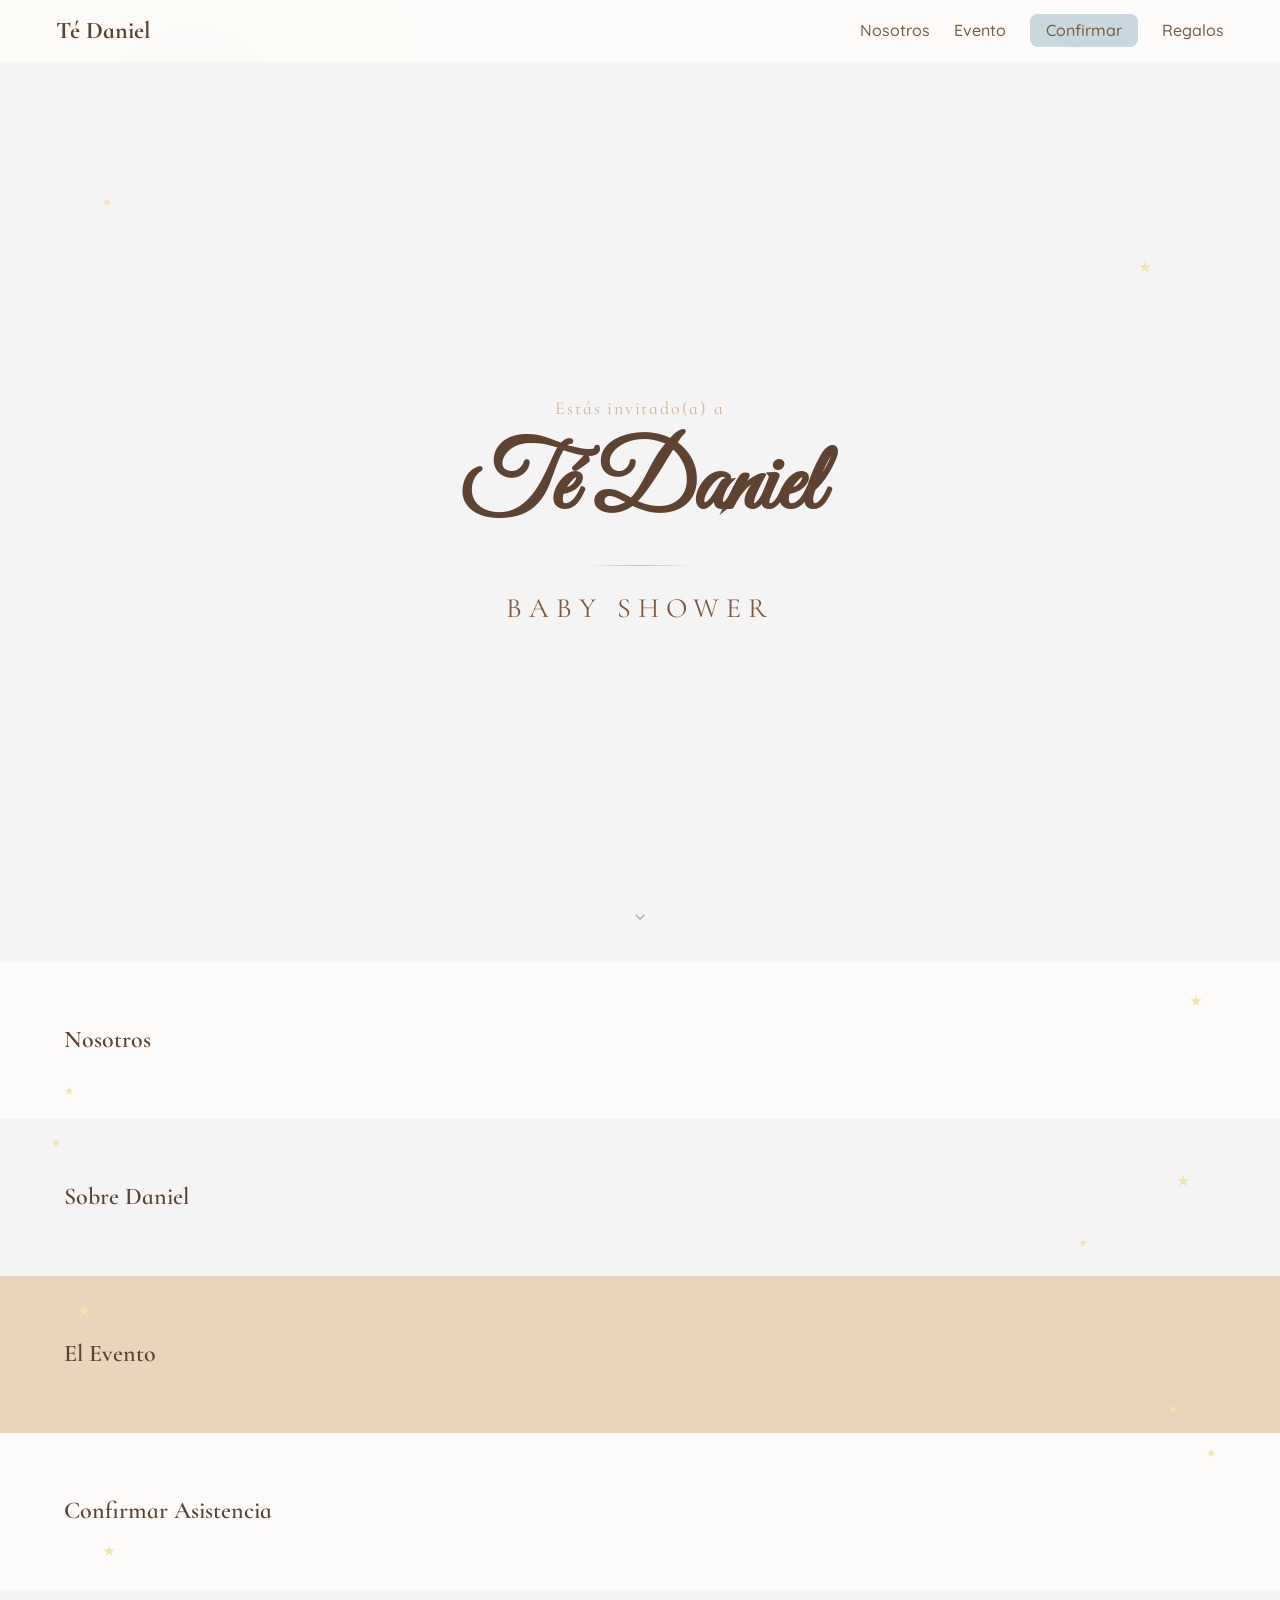
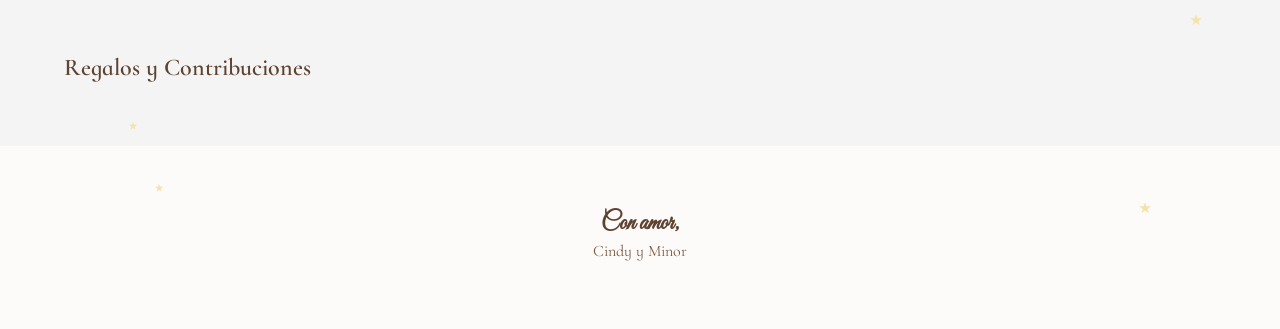
==== index.html @ 24aee79d "feat: Fondo interactivo Paso 2 — Estrellas SVG con twinkle CSS - 16 estrellas SVG inline como hijos " ====
<!DOCTYPE html>
<html lang="es">
<head>
  <meta charset="UTF-8">
  <meta name="viewport" content="width=device-width, initial-scale=1.0">

  <!-- PRIVACIDAD: Bloqueo total de indexación, rastreo, imágenes y snippets -->
  <meta name="robots" content="noindex, nofollow, noarchive, noimageindex, nosnippet">
  <meta name="googlebot" content="noindex, nofollow, noarchive, noimageindex, nosnippet">

  <title>Té Daniel</title>

  <!-- Google Fonts: Cormorant Infant (títulos), Great Vibes (acento), Quicksand (cuerpo) -->
  <link rel="preconnect" href="https://fonts.googleapis.com">
  <link rel="preconnect" href="https://fonts.gstatic.com" crossorigin>
  <link href="https://fonts.googleapis.com/css2?family=Cormorant+Infant:wght@400;600;700&family=Great+Vibes&family=Quicksand:wght@300;400;500;600&display=swap" rel="stylesheet">

  <link rel="stylesheet" href="css/styles.css">
</head>
<body>

  <!-- Capa 0: Textura base de acuarela (fijo, cubre toda la página) -->
  <div class="bg-texture" aria-hidden="true"></div>

  <!-- Sticky Navigation -->
  <header id="header" class="site-header">
    <nav class="site-nav" aria-label="Navegación principal">
      <a href="#hero" class="nav-brand font-display">Té Daniel</a>

      <!-- Botón hamburguesa para menú móvil -->
      <button id="mobile-menu-btn" class="mobile-menu-btn" aria-label="Abrir menú" aria-expanded="false" aria-controls="nav-links">
        <span class="hamburger-icon" aria-hidden="true">
          <span></span>
          <span></span>
          <span></span>
        </span>
      </button>

      <ul id="nav-links" class="nav-links">
        <li><a href="#nosotros">Nosotros</a></li>
        <li><a href="#evento">Evento</a></li>
        <li><a href="#confirmar" class="nav-btn-cta">Confirmar</a></li>
        <li><a href="#regalos">Regalos</a></li>
      </ul>
    </nav>
  </header>

  <!-- Main Content -->
  <main>
    <section id="hero" class="section-hero" aria-label="Bienvenida">

      <!-- Capa 0: Fondo acuarela (futura imagen full-bleed) -->
      <div class="hero-bg" aria-hidden="true"></div>

      <!-- Capa 1: Zonas decorativas para assets de acuarela -->
      <div class="hero-decor" aria-hidden="true">
        <div class="hero-asset hero-asset--left">
          <!-- Futuro: caballo balancín acuarela (512×512 @2x) -->
        </div>
        <div class="hero-asset hero-asset--right">
          <!-- Futuro: oso de peluche acuarela (512×512 @2x) -->
        </div>
        <div class="hero-asset hero-asset--top-left">
          <!-- Futuro: estrellas + nubes acuarela (512×512 @2x) -->
        </div>
        <div class="hero-asset hero-asset--top-right">
          <!-- Futuro: móvil de cuna acuarela (512×512 @2x) -->
        </div>
      </div>

      <!-- Capa 2: Contenido principal -->
      <div class="hero-content">
        <p class="hero-eyebrow font-display">Estás invitado(a) a</p>
        <h1 class="hero-title font-script">Té Daniel</h1>
        <div class="hero-divider" aria-hidden="true"></div>
        <p class="hero-subtitle font-display">Baby Shower</p>
      </div>

      <!-- Indicador de scroll -->
      <div class="hero-scroll-cue" aria-hidden="true">
        <span class="scroll-arrow">⌄</span>
      </div>

      <!-- Estrellas decorativas -->
      <svg class="star star--xs" style="top:15%;left:8%" viewBox="0 0 24 24" aria-hidden="true"><path d="M12 2l2.4 7.2H22l-6 4.8 2.4 7.2L12 16.4l-6 4.8 2.4-7.2-6-4.8h7.6z" fill="currentColor"/></svg>
      <svg class="star star--sm" style="top:22%;right:10%" viewBox="0 0 24 24" aria-hidden="true"><path d="M12 2l2.4 7.2H22l-6 4.8 2.4 7.2L12 16.4l-6 4.8 2.4-7.2-6-4.8h7.6z" fill="currentColor"/></svg>

    </section>

    <section id="nosotros" class="section-surface">
      <div class="container">
        <h2 class="font-display">Nosotros</h2>
      </div>
      <!-- Estrellas decorativas -->
      <svg class="star star--sm" style="top:20%;right:6%" viewBox="0 0 24 24" aria-hidden="true"><path d="M12 2l2.4 7.2H22l-6 4.8 2.4 7.2L12 16.4l-6 4.8 2.4-7.2-6-4.8h7.6z" fill="currentColor"/></svg>
      <svg class="star star--xs" style="bottom:15%;left:5%" viewBox="0 0 24 24" aria-hidden="true"><path d="M12 2l2.4 7.2H22l-6 4.8 2.4 7.2L12 16.4l-6 4.8 2.4-7.2-6-4.8h7.6z" fill="currentColor"/></svg>
    </section>

    <section id="daniel" class="section-default">
      <div class="container">
        <h2 class="font-display">Sobre Daniel</h2>
      </div>
      <!-- Estrellas decorativas -->
      <svg class="star star--xs" style="top:12%;left:4%" viewBox="0 0 24 24" aria-hidden="true"><path d="M12 2l2.4 7.2H22l-6 4.8 2.4 7.2L12 16.4l-6 4.8 2.4-7.2-6-4.8h7.6z" fill="currentColor"/></svg>
      <svg class="star star--sm" style="top:35%;right:7%" viewBox="0 0 24 24" aria-hidden="true"><path d="M12 2l2.4 7.2H22l-6 4.8 2.4 7.2L12 16.4l-6 4.8 2.4-7.2-6-4.8h7.6z" fill="currentColor"/></svg>
      <svg class="star star--xs" style="bottom:18%;right:15%" viewBox="0 0 24 24" aria-hidden="true"><path d="M12 2l2.4 7.2H22l-6 4.8 2.4 7.2L12 16.4l-6 4.8 2.4-7.2-6-4.8h7.6z" fill="currentColor"/></svg>
    </section>

    <section id="evento" class="section-accent">
      <div class="container">
        <h2 class="font-display">El Evento</h2>
      </div>
      <!-- Estrellas decorativas -->
      <svg class="star star--sm" style="top:18%;left:6%" viewBox="0 0 24 24" aria-hidden="true"><path d="M12 2l2.4 7.2H22l-6 4.8 2.4 7.2L12 16.4l-6 4.8 2.4-7.2-6-4.8h7.6z" fill="currentColor"/></svg>
      <svg class="star star--xs" style="bottom:12%;right:8%" viewBox="0 0 24 24" aria-hidden="true"><path d="M12 2l2.4 7.2H22l-6 4.8 2.4 7.2L12 16.4l-6 4.8 2.4-7.2-6-4.8h7.6z" fill="currentColor"/></svg>
    </section>

    <section id="confirmar" class="section-surface">
      <div class="container">
        <h2 class="font-display">Confirmar Asistencia</h2>
      </div>
      <!-- Estrellas decorativas -->
      <svg class="star star--xs" style="top:10%;right:5%" viewBox="0 0 24 24" aria-hidden="true"><path d="M12 2l2.4 7.2H22l-6 4.8 2.4 7.2L12 16.4l-6 4.8 2.4-7.2-6-4.8h7.6z" fill="currentColor"/></svg>
      <svg class="star star--sm" style="bottom:20%;left:8%" viewBox="0 0 24 24" aria-hidden="true"><path d="M12 2l2.4 7.2H22l-6 4.8 2.4 7.2L12 16.4l-6 4.8 2.4-7.2-6-4.8h7.6z" fill="currentColor"/></svg>
    </section>

    <section id="regalos" class="section-default">
      <div class="container">
        <h2 class="font-display">Regalos y Contribuciones</h2>
      </div>
      <!-- Estrellas decorativas -->
      <svg class="star star--sm" style="top:15%;right:6%" viewBox="0 0 24 24" aria-hidden="true"><path d="M12 2l2.4 7.2H22l-6 4.8 2.4 7.2L12 16.4l-6 4.8 2.4-7.2-6-4.8h7.6z" fill="currentColor"/></svg>
      <svg class="star star--xs" style="bottom:10%;left:10%" viewBox="0 0 24 24" aria-hidden="true"><path d="M12 2l2.4 7.2H22l-6 4.8 2.4 7.2L12 16.4l-6 4.8 2.4-7.2-6-4.8h7.6z" fill="currentColor"/></svg>
    </section>

    <section id="cierre" class="section-footer">
      <div class="container">
        <h2 class="font-script">Con amor,</h2>
        <!-- Texto neutral, fácil de reemplazar luego -->
        <p class="font-display">Cindy y Minor</p>
      </div>
      <!-- Estrellas decorativas -->
      <svg class="star star--xs" style="top:20%;left:12%" viewBox="0 0 24 24" aria-hidden="true"><path d="M12 2l2.4 7.2H22l-6 4.8 2.4 7.2L12 16.4l-6 4.8 2.4-7.2-6-4.8h7.6z" fill="currentColor"/></svg>
      <svg class="star star--sm" style="top:30%;right:10%" viewBox="0 0 24 24" aria-hidden="true"><path d="M12 2l2.4 7.2H22l-6 4.8 2.4 7.2L12 16.4l-6 4.8 2.4-7.2-6-4.8h7.6z" fill="currentColor"/></svg>
    </section>
  </main>

  <!-- Back to Top Button -->
  <button id="back-to-top" class="back-to-top" aria-label="Volver arriba">↑</button>

  <script src="js/main.js"></script>
</body>
</html>
---- css/styles.css ----
/* ==========================================================================
   Té Daniel — Baby Shower Landing Page
   Mobile-first, single-page layout
   Watercolor Nursery Aesthetic
   ========================================================================== */

/* ---- Design Tokens ---- */
:root {
  /* Tipografía */
  --font-display: 'Cormorant Infant', serif;
  --font-script: 'Great Vibes', cursive;
  --font-body: 'Quicksand', sans-serif;

  /* Escala Tipográfica (mobile-first) */
  --text-base: 1rem;
  --text-lg: 1.125rem;
  --text-xl: 1.5rem;
  --text-2xl: 2rem;
  --text-hero: 3rem;

  /* Paleta Oficial (Watercolor Nursery) */
  --color-bg: #F4F4F4;
  --color-surface: #FCFBF9;
  --color-text-dark: #5F4331;
  --color-text: #7B593F;

  --color-camel: #D8B38A;
  --color-sand: #E9D4BC;
  --color-taupe: #C8BEB4;

  --color-dusty-blue: #C9D8DE;
  --color-soft-sage: #B8C19A;
  --color-butter-yellow: #F4E3A6;

  /* Espaciado */
  --space-sm: 1rem;
  --space-md: 1.5rem;
  --space-lg: 2.5rem;
  --space-xl: 4rem;
  --space-section: 4rem 0;

  /* Bordes y Sombras */
  --radius-sm: 8px;
  --radius-md: 12px;
  --shadow-card: 0 4px 12px rgba(95, 67, 49, 0.05);
}

/* ---- Reset ---- */
*, *::before, *::after {
  margin: 0;
  padding: 0;
  box-sizing: border-box;
}

html {
  scroll-behavior: smooth;
  scroll-padding-top: 4rem;
}

body {
  font-family: var(--font-body);
  color: var(--color-text);
  background-color: var(--color-bg);
  line-height: 1.6;
  -webkit-font-smoothing: antialiased;
}

/* ---- Tipografía Global ---- */
h1, h2, h3 {
  font-family: var(--font-display);
  color: var(--color-text-dark);
  font-weight: 600;
  line-height: 1.2;
}

.font-display { font-family: var(--font-display); }
.font-script  { font-family: var(--font-script);  }

/* ---- Layout Utilities ---- */
.container {
  width: 100%;
  max-width: 1200px;
  margin: 0 auto;
  padding: 0 1.5rem;
}

/* ==========================================================================
   SISTEMA DE FONDO INTERACTIVO — Capa 0: Textura Base
   Gradientes radiales que simulan manchas de acuarela en papel
   ========================================================================== */

.bg-texture {
  position: fixed;
  inset: 0;
  z-index: -10;
  pointer-events: none;
  background-color: var(--color-bg);
  background-image:
    /* Mancha cálida superior izquierda */
    radial-gradient(
      ellipse 600px 500px at 15% 10%,
      rgba(232, 212, 188, 0.25),
      transparent 70%
    ),
    /* Mancha azul polvo centro-derecha */
    radial-gradient(
      ellipse 500px 400px at 80% 35%,
      rgba(201, 216, 222, 0.18),
      transparent 65%
    ),
    /* Mancha salvia inferior izquierda */
    radial-gradient(
      ellipse 450px 350px at 20% 70%,
      rgba(184, 193, 154, 0.12),
      transparent 60%
    ),
    /* Mancha mantequilla inferior derecha */
    radial-gradient(
      ellipse 400px 300px at 75% 85%,
      rgba(244, 227, 166, 0.15),
      transparent 65%
    ),
    /* Mancha arena central suave */
    radial-gradient(
      ellipse 700px 500px at 50% 50%,
      rgba(233, 212, 188, 0.10),
      transparent 70%
    );
}

/* Textura de papel superpuesta (futuro: imagen real) */
.bg-texture::after {
  content: '';
  position: absolute;
  inset: 0;
  /* Futuro: background-image: url('assets/images/paper-texture.webp'); */
  /* background-size: 300px; background-repeat: repeat; */
  opacity: 0.04;
  mix-blend-mode: multiply;
}

/* ==========================================================================
   SISTEMA DE FONDO INTERACTIVO — Capa 2: Estrellas SVG
   Posiciones semi-curadas por sección, parpadeo CSS puro
   ========================================================================== */

.star {
  position: absolute;
  color: var(--color-butter-yellow);
  pointer-events: none;
  animation: twinkle var(--twinkle-duration, 4s) ease-in-out infinite;
  animation-delay: var(--twinkle-delay, 0s);
}

/* Tamaños */
.star--xs { width: 10px; height: 10px; --twinkle-duration: 3s; }
.star--sm { width: 14px; height: 14px; --twinkle-duration: 4.5s; }
.star--md { width: 20px; height: 20px; --twinkle-duration: 5.5s; }

/* Delays escalonados por nth-of-type para variar por sección */
.star:nth-of-type(1) { --twinkle-delay: 0s; }
.star:nth-of-type(2) { --twinkle-delay: 1.8s; }
.star:nth-of-type(3) { --twinkle-delay: 0.9s; }

@keyframes twinkle {
  0%, 100% { opacity: 0.2; }
  50%      { opacity: 0.7; }
}

/* Accesibilidad: desactivar parpadeo si el usuario lo prefiere */
@media (prefers-reduced-motion: reduce) {
  .star {
    animation: none;
    opacity: 0.35;
  }
}

/* ---- Secciones Base ---- */
.section-hero {
  min-height: 100svh;
  display: flex;
  align-items: center;
  justify-content: center;
  background-color: var(--color-bg);
  position: relative;
  overflow: hidden;
  text-align: center;
  flex-direction: column;
  isolation: isolate;
}

/* ---- Hero: Capa de fondo ---- */
.hero-bg {
  position: absolute;
  inset: 0;
  z-index: 0;
  background-color: var(--color-bg);
  /* Futuro: background-image: url(...); background-size: cover; */
}

/* ---- Hero: Zonas decorativas ---- */
.hero-decor {
  position: absolute;
  inset: 0;
  z-index: 1;
  pointer-events: none;
}

.hero-asset {
  position: absolute;
  opacity: 0.65;
}

/* Caballo balancín — inferior izquierda */
.hero-asset--left {
  bottom: 8%;
  left: -2%;
  width: 128px;
  height: 128px;
}

/* Osito — inferior derecha */
.hero-asset--right {
  bottom: 8%;
  right: -2%;
  width: 128px;
  height: 128px;
}

/* Estrellas/nubes — superior izquierda */
.hero-asset--top-left {
  top: 12%;
  left: 5%;
  width: 96px;
  height: 96px;
}

/* Móvil de cuna — superior derecha */
.hero-asset--top-right {
  top: 8%;
  right: 5%;
  width: 96px;
  height: 96px;
}

/* ---- Hero: Contenido ---- */
.hero-content {
  position: relative;
  z-index: 2;
  display: flex;
  flex-direction: column;
  align-items: center;
  gap: 0.5rem;
  padding: 0 1.5rem;
}

.hero-eyebrow {
  font-size: var(--text-lg);
  color: var(--color-camel);
  letter-spacing: 0.1em;
  font-weight: 400;
}

.hero-title {
  font-size: clamp(3rem, 10vw, 6rem);
  color: var(--color-text-dark);
  line-height: 1.1;
  margin: 0.25rem 0;
}

.hero-divider {
  width: 60px;
  height: 1px;
  background: linear-gradient(
    to right,
    transparent,
    var(--color-camel),
    transparent
  );
  margin: 0.75rem 0;
}

.hero-subtitle {
  font-size: clamp(1.25rem, 3vw, 1.75rem);
  color: var(--color-text);
  letter-spacing: 0.25em;
  text-transform: uppercase;
  font-weight: 400;
}

/* ---- Hero: Scroll Cue ---- */
.hero-scroll-cue {
  position: absolute;
  bottom: 2rem;
  left: 50%;
  transform: translateX(-50%);
  z-index: 2;
}

.scroll-arrow {
  display: block;
  font-size: 1.5rem;
  color: var(--color-taupe);
  animation: bounce-down 2s ease-in-out infinite;
}

@keyframes bounce-down {
  0%, 100% { transform: translateY(0); }
  50%      { transform: translateY(6px); }
}

/* ---- Hero: Responsivo ---- */
@media (min-width: 768px) {
  .hero-asset--left {
    width: 192px;
    height: 192px;
    bottom: 10%;
    left: 2%;
  }
  .hero-asset--right {
    width: 192px;
    height: 192px;
    bottom: 10%;
    right: 2%;
  }
  .hero-asset--top-left {
    width: 128px;
    height: 128px;
  }
  .hero-asset--top-right {
    width: 128px;
    height: 128px;
  }
  .hero-divider {
    width: 80px;
  }
}

@media (min-width: 1280px) {
  .hero-asset--left {
    width: 256px;
    height: 256px;
    bottom: 5%;
    left: 5%;
  }
  .hero-asset--right {
    width: 256px;
    height: 256px;
    bottom: 5%;
    right: 5%;
  }
  .hero-asset--top-left {
    width: 192px;
    height: 192px;
    top: 10%;
    left: 8%;
  }
  .hero-asset--top-right {
    width: 192px;
    height: 192px;
    top: 6%;
    right: 8%;
  }
  .hero-divider {
    width: 100px;
  }
}

.section-surface { padding: var(--space-section); background-color: var(--color-surface); position: relative; overflow: hidden; }
.section-default { padding: var(--space-section); background-color: var(--color-bg); position: relative; overflow: hidden; }
.section-accent  { padding: var(--space-section); background-color: var(--color-sand); position: relative; overflow: hidden; }
.section-footer  { padding: var(--space-section); background-color: var(--color-surface); text-align: center; position: relative; overflow: hidden; }

/* ---- Sticky Header ---- */
.site-header {
  position: sticky;
  top: 0;
  z-index: 1000;
  background: rgba(252, 251, 249, 0.95);
  backdrop-filter: blur(8px);
  -webkit-backdrop-filter: blur(8px);
}

.site-nav {
  display: flex;
  align-items: center;
  justify-content: space-between;
  padding: 0.75rem 1rem;
  max-width: 1200px;
  margin: 0 auto;
}

.nav-brand {
  text-decoration: none;
  font-weight: 700;
  color: var(--color-text-dark);
  font-size: var(--text-xl);
}

.nav-links {
  display: flex;
  list-style: none;
  gap: 1rem;
  align-items: center;
}

.nav-links a {
  text-decoration: none;
  color: var(--color-text);
  font-family: var(--font-body);
  font-weight: 500;
  transition: color 0.2s ease;
}

.nav-links a:hover {
  color: var(--color-text-dark);
}

/* ---- Nav Active State (Scroll Spy) ---- */
.nav-links a.active {
  color: var(--color-text-dark);
  font-weight: 600;
}

/* ---- CTA Button (Nav) ---- */
.nav-btn-cta {
  background-color: var(--color-dusty-blue);
  color: var(--color-text-dark);
  padding: 0.4rem 1rem;
  border-radius: var(--radius-sm);
  font-weight: 600;
}

/* ---- Mobile Menu Button ---- */
.mobile-menu-btn {
  display: flex;
  align-items: center;
  justify-content: center;
  background: none;
  border: none;
  padding: 0.5rem;
  color: var(--color-text-dark);
  cursor: pointer;
  z-index: 1001;
}

/* ---- Hamburger Icon (3-bar animated) ---- */
.hamburger-icon {
  display: flex;
  flex-direction: column;
  justify-content: center;
  gap: 5px;
  width: 24px;
  height: 24px;
}

.hamburger-icon span {
  display: block;
  width: 100%;
  height: 2px;
  background-color: var(--color-text-dark);
  border-radius: 2px;
  transition: transform 0.3s ease, opacity 0.3s ease;
  transform-origin: center;
}

/* Hamburger → X animation */
.mobile-menu-btn[aria-expanded="true"] .hamburger-icon span:nth-child(1) {
  transform: translateY(7px) rotate(45deg);
}
.mobile-menu-btn[aria-expanded="true"] .hamburger-icon span:nth-child(2) {
  opacity: 0;
}
.mobile-menu-btn[aria-expanded="true"] .hamburger-icon span:nth-child(3) {
  transform: translateY(-7px) rotate(-45deg);
}

/* ---- Mobile Overlay ---- */
.nav-overlay {
  display: none;
  position: fixed;
  inset: 0;
  background: rgba(95, 67, 49, 0.25);
  z-index: 999;
}

.nav-overlay.visible {
  display: block;
}

/* ---- Back to Top Button ---- */
.back-to-top {
  position: fixed;
  bottom: 1.5rem;
  right: 1.5rem;
  width: 3rem;
  height: 3rem;
  border: none;
  border-radius: 50%;
  background: var(--color-camel);
  color: var(--color-surface);
  font-size: 1.25rem;
  cursor: pointer;
  opacity: 0;
  pointer-events: none;
  transition: opacity 0.3s ease;
  z-index: 999;
  /* Touch-friendly size (48px minimum tap target) */
}

.back-to-top.visible {
  opacity: 1;
  pointer-events: auto;
}

/* ---- Responsive Breakpoints (mobile-first) ---- */

/* Mobile: nav-links as a slide-in side panel */
@media (max-width: 767px) {
  .nav-links {
    position: fixed;
    top: 0;
    right: 0;
    width: 75%;
    max-width: 300px;
    height: 100dvh;
    flex-direction: column;
    align-items: stretch;
    background-color: var(--color-surface);
    padding: 5rem 2rem 2rem;
    gap: 0;
    box-shadow: -4px 0 20px rgba(95, 67, 49, 0.1);
    transform: translateX(100%);
    transition: transform 0.35s ease;
    z-index: 1000;
  }

  .nav-links.open {
    transform: translateX(0);
  }

  .nav-links li {
    border-bottom: 1px solid var(--color-taupe);
  }

  .nav-links a {
    display: block;
    padding: 1rem 0;
    font-size: var(--text-lg);
  }

  .nav-btn-cta {
    text-align: center;
    margin-top: 0.5rem;
  }
}

/* Tablet portrait and up: inline nav, hide hamburger */
@media (min-width: 768px) {
  .mobile-menu-btn {
    display: none;
  }

  .nav-links {
    display: flex;
    align-items: center;
  }

  .nav-overlay {
    display: none !important;
  }
}

/* Desktop refinements */
@media (min-width: 1280px) {
  .nav-links {
    gap: 1.5rem;
  }
}
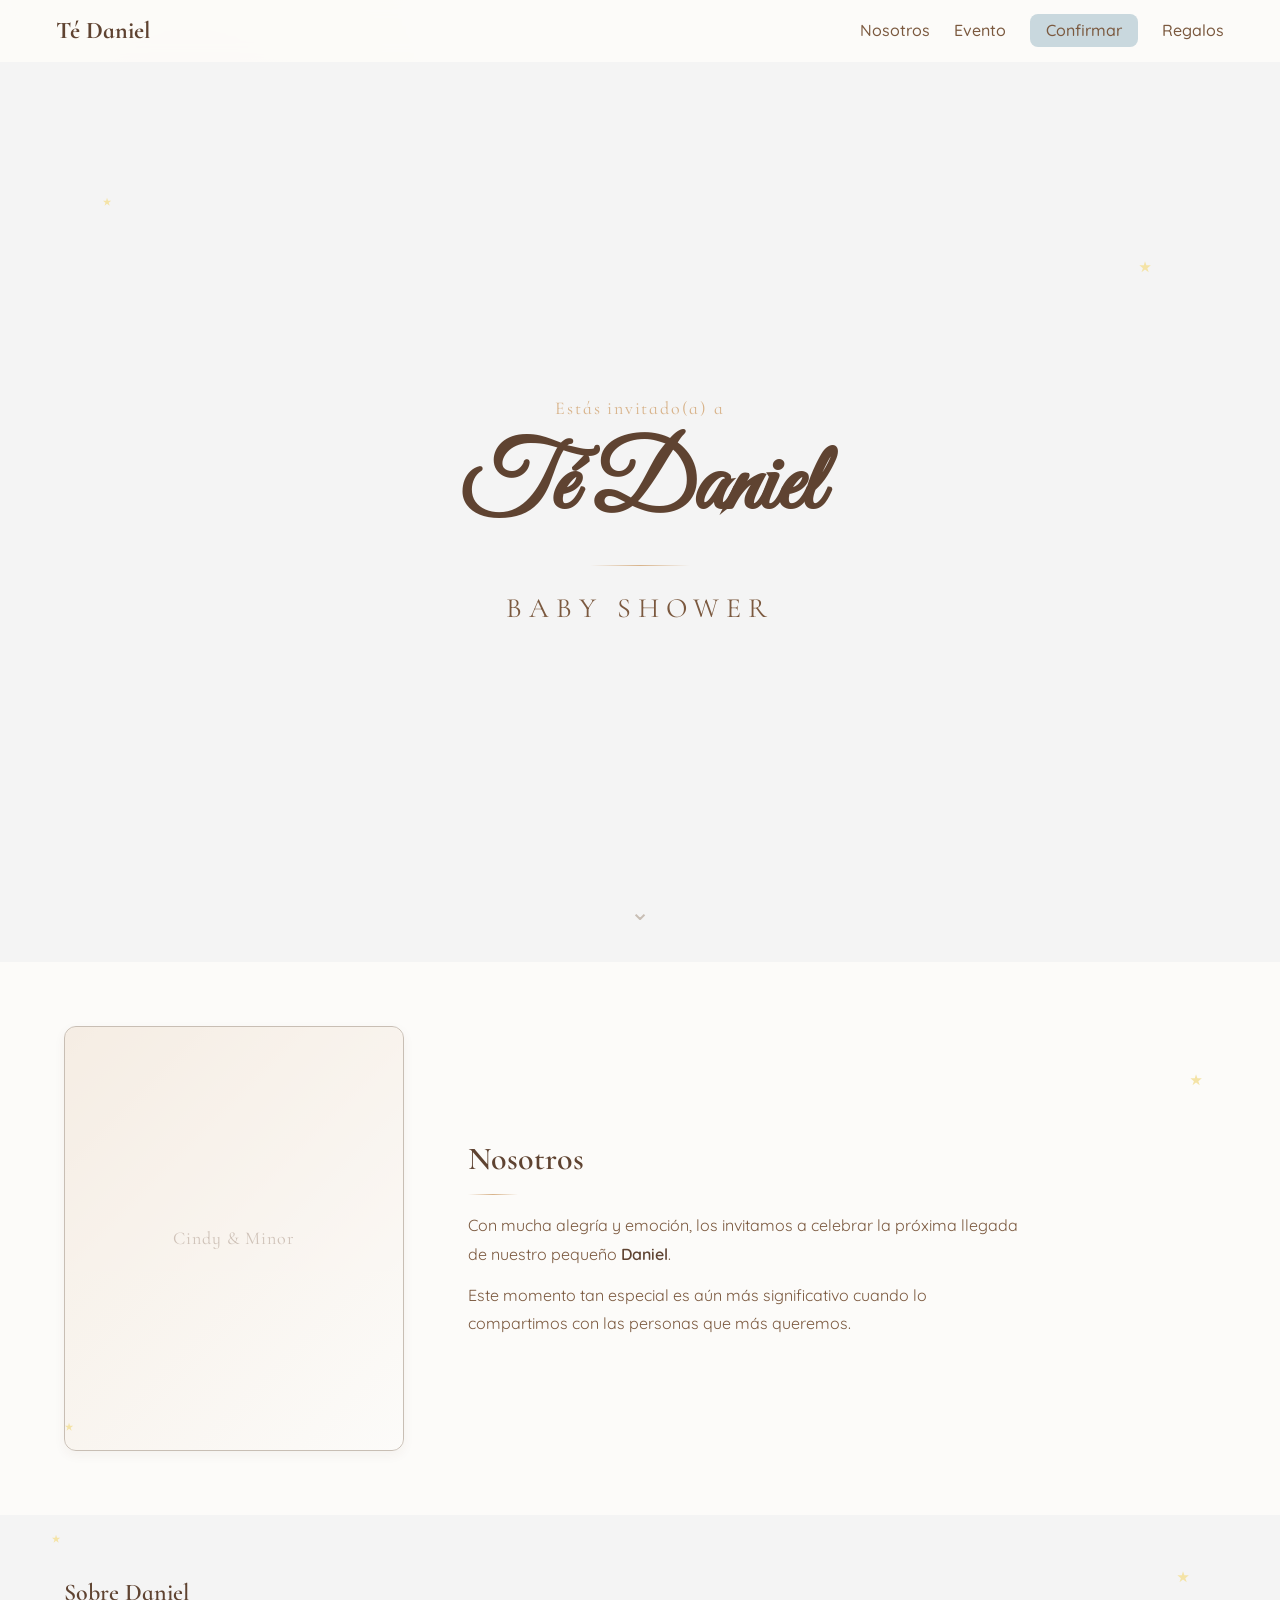
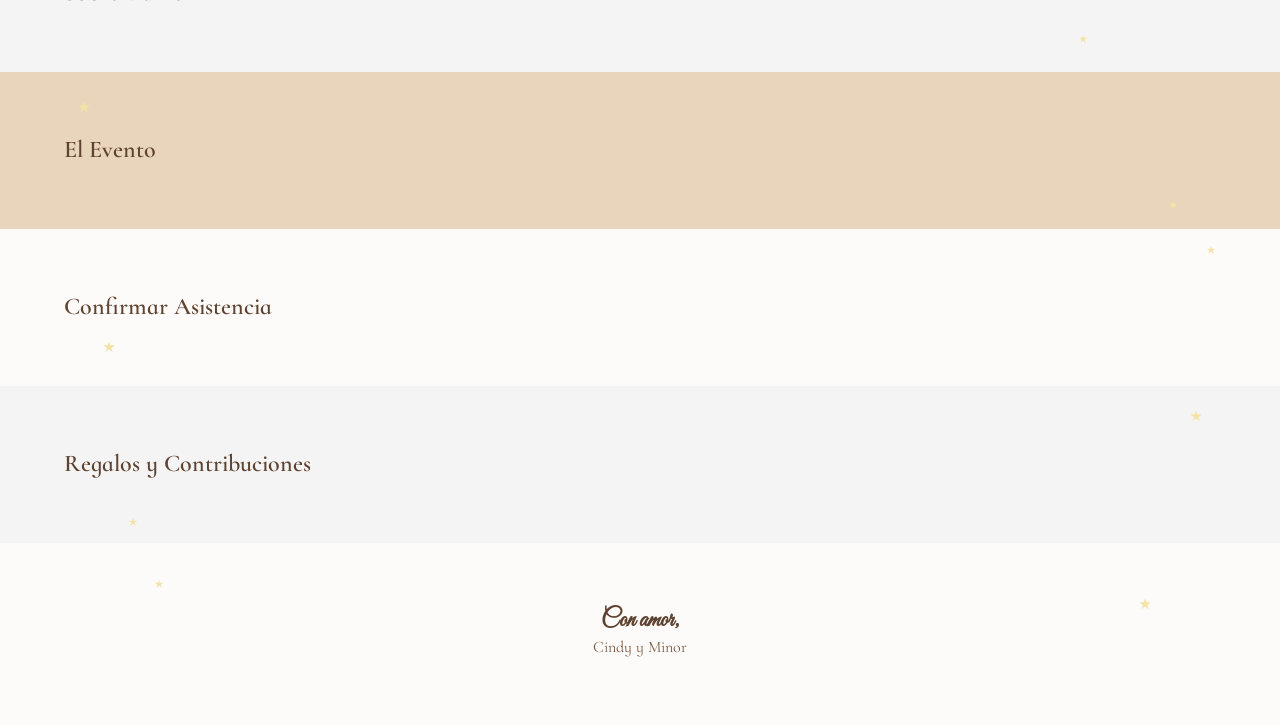
==== commit ec0212af: "feat: Sección Nosotros — layout foto+texto responsive - Layout flex column (mobile) → row (tablet+) " ====
--- a/index.html
+++ b/index.html
@@ -88,9 +88,37 @@
     </section>
 
     <section id="nosotros" class="section-surface">
-      <div class="container">
-        <h2 class="font-display">Nosotros</h2>
+      <div class="container nosotros-layout">
+
+        <!-- Foto de los padres -->
+        <div class="nosotros-photo">
+          <div class="photo-frame">
+            <!-- Slot: foto real de Cindy y Minor (reemplazar con <img>) -->
+            <div class="photo-placeholder" role="img" aria-label="Foto de Cindy y Minor">
+              <span class="font-display">Cindy & Minor</span>
+            </div>
+          </div>
+        </div>
+
+        <!-- Mensaje de bienvenida -->
+        <div class="nosotros-text">
+          <h2 class="nosotros-title font-display">Nosotros</h2>
+          <div class="section-divider" aria-hidden="true"></div>
+          <p class="nosotros-message">
+            Con mucha alegría y emoción, los invitamos a celebrar
+            la próxima llegada de nuestro pequeño <strong>Daniel</strong>.
+          </p>
+          <p class="nosotros-message">
+            Este momento tan especial es aún más significativo
+            cuando lo compartimos con las personas que más queremos.
+          </p>
+        </div>
+
       </div>
+
+      <!-- Slot: motivo decorativo futuro (globo pastel, 512×512 @2x) -->
+      <div class="section-decor section-decor--nosotros" aria-hidden="true"></div>
+
       <!-- Estrellas decorativas -->
       <svg class="star star--sm" style="top:20%;right:6%" viewBox="0 0 24 24" aria-hidden="true"><path d="M12 2l2.4 7.2H22l-6 4.8 2.4 7.2L12 16.4l-6 4.8 2.4-7.2-6-4.8h7.6z" fill="currentColor"/></svg>
       <svg class="star star--xs" style="bottom:15%;left:5%" viewBox="0 0 24 24" aria-hidden="true"><path d="M12 2l2.4 7.2H22l-6 4.8 2.4 7.2L12 16.4l-6 4.8 2.4-7.2-6-4.8h7.6z" fill="currentColor"/></svg>
--- a/css/styles.css
+++ b/css/styles.css
@@ -371,6 +371,147 @@
 .section-accent  { padding: var(--space-section); background-color: var(--color-sand); position: relative; overflow: hidden; }
 .section-footer  { padding: var(--space-section); background-color: var(--color-surface); text-align: center; position: relative; overflow: hidden; }
 
+/* ==========================================================================
+   Sección: Nosotros
+   Layout foto + texto, mobile-first
+   ========================================================================== */
+
+.nosotros-layout {
+  display: flex;
+  flex-direction: column;
+  align-items: center;
+  gap: var(--space-lg);
+  text-align: center;
+}
+
+/* ---- Foto ---- */
+.nosotros-photo {
+  flex-shrink: 0;
+  width: 100%;
+  max-width: 280px;
+}
+
+.photo-frame {
+  position: relative;
+  aspect-ratio: 4 / 5;
+  border-radius: var(--radius-md);
+  overflow: hidden;
+  box-shadow: var(--shadow-card);
+  border: 1px solid var(--color-taupe);
+}
+
+.photo-placeholder {
+  width: 100%;
+  height: 100%;
+  display: flex;
+  align-items: center;
+  justify-content: center;
+  background: linear-gradient(
+    135deg,
+    var(--color-sand) 0%,
+    var(--color-surface) 100%
+  );
+  opacity: 0.35;
+}
+
+.photo-placeholder span {
+  color: var(--color-text);
+  font-size: var(--text-lg);
+  letter-spacing: 0.05em;
+}
+
+/* ---- Texto ---- */
+.nosotros-text {
+  display: flex;
+  flex-direction: column;
+  align-items: center;
+  gap: 0.75rem;
+  max-width: 520px;
+}
+
+.nosotros-title {
+  font-size: var(--text-2xl);
+  color: var(--color-text-dark);
+}
+
+/* Divider reutilizable para secciones */
+.section-divider {
+  width: 50px;
+  height: 1px;
+  background: linear-gradient(
+    to right,
+    transparent,
+    var(--color-camel),
+    transparent
+  );
+  margin: 0.25rem 0;
+}
+
+.nosotros-message {
+  font-size: var(--text-base);
+  line-height: 1.8;
+  color: var(--color-text);
+}
+
+.nosotros-message strong {
+  color: var(--color-text-dark);
+  font-weight: 600;
+}
+
+/* ---- Slot decorativo de sección (futuro: motivos WebP) ---- */
+.section-decor {
+  position: absolute;
+  pointer-events: none;
+  opacity: 0;
+  transition: opacity 0.8s ease-out;
+}
+
+.section-decor--nosotros {
+  top: 10%;
+  right: -3%;
+  width: 128px;
+  height: 128px;
+}
+
+/* ---- Nosotros: Tablet ---- */
+@media (min-width: 768px) {
+  .nosotros-layout {
+    flex-direction: row;
+    text-align: left;
+    gap: var(--space-xl);
+  }
+
+  .nosotros-photo {
+    max-width: 300px;
+  }
+
+  .nosotros-text {
+    align-items: flex-start;
+  }
+
+  .section-decor--nosotros {
+    width: 160px;
+    height: 160px;
+  }
+}
+
+/* ---- Nosotros: Desktop ---- */
+@media (min-width: 1280px) {
+  .nosotros-photo {
+    max-width: 340px;
+  }
+
+  .nosotros-text {
+    max-width: 560px;
+  }
+
+  .section-decor--nosotros {
+    width: 192px;
+    height: 192px;
+    right: 2%;
+  }
+}
+
 /* ---- Sticky Header ---- */
 .site-header {
   position: sticky;
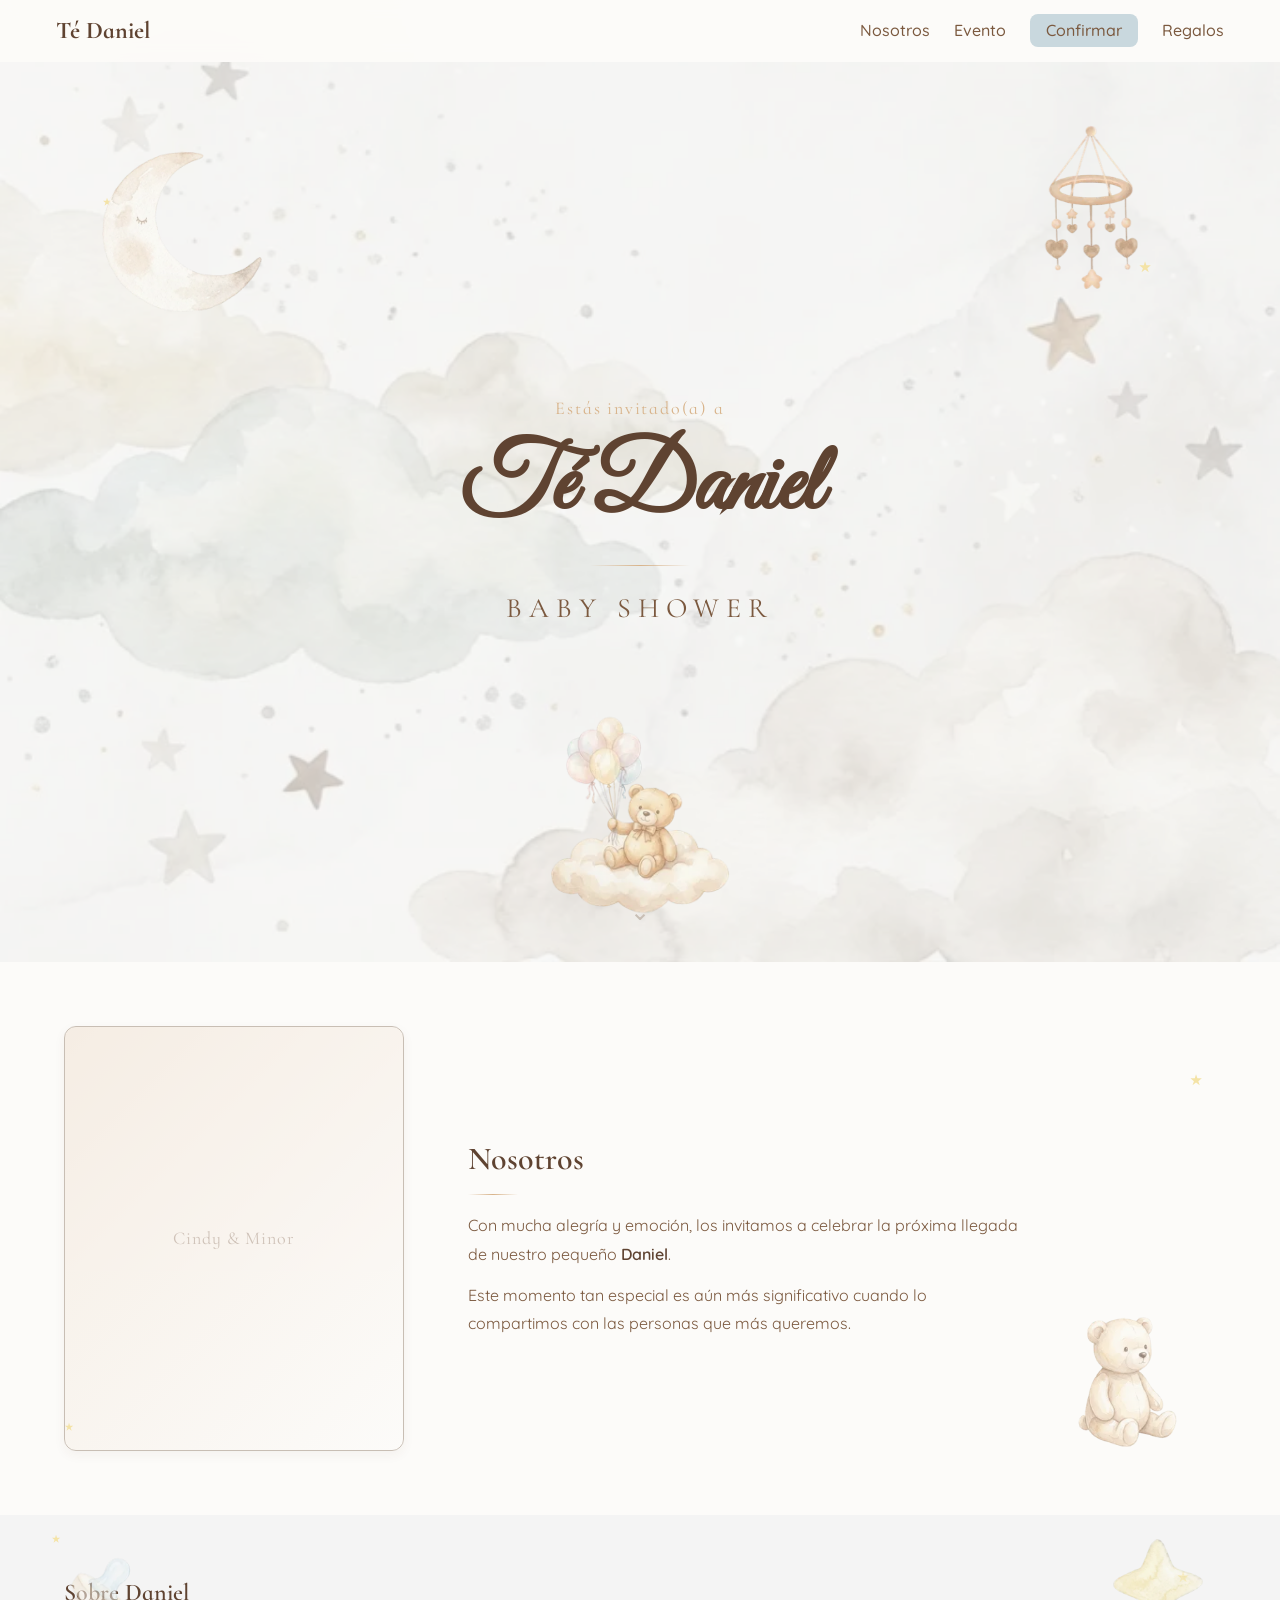
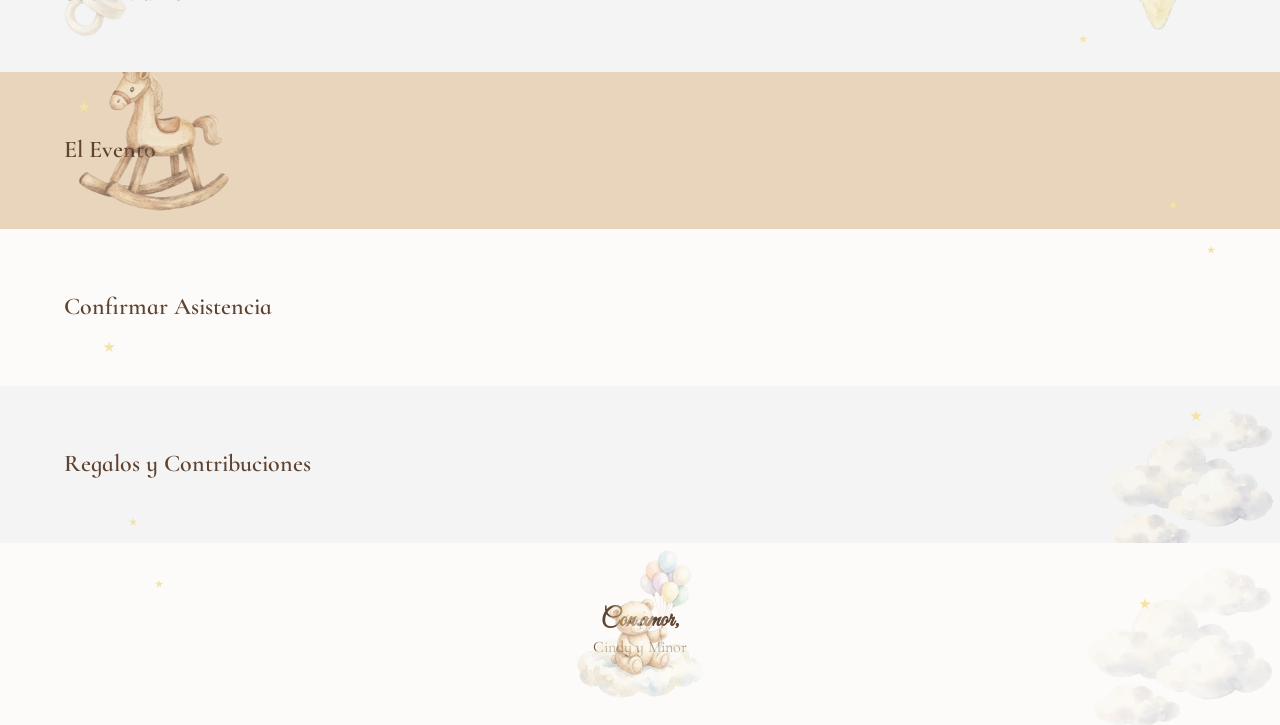
==== commit 51d13348: "feat(3B): Integrate decorative WebP assets across all sections Hero: - bear-02 (center-bottom), moon" ====
--- a/index.html
+++ b/index.html
@@ -49,23 +49,41 @@
   <main>
     <section id="hero" class="section-hero" aria-label="Bienvenida">
 
-      <!-- Capa 0: Fondo acuarela (futura imagen full-bleed) -->
+      <!-- Capa 0: Fondo acuarela (complementa textura CSS global) -->
       <div class="hero-bg" aria-hidden="true"></div>
 
-      <!-- Capa 1: Zonas decorativas para assets de acuarela -->
+      <!-- Capa 1: Assets decorativos acuarela -->
       <div class="hero-decor" aria-hidden="true">
-        <div class="hero-asset hero-asset--left">
-          <!-- Futuro: caballo balancín acuarela (512×512 @2x) -->
-        </div>
-        <div class="hero-asset hero-asset--right">
-          <!-- Futuro: oso de peluche acuarela (512×512 @2x) -->
-        </div>
-        <div class="hero-asset hero-asset--top-left">
-          <!-- Futuro: estrellas + nubes acuarela (512×512 @2x) -->
-        </div>
-        <div class="hero-asset hero-asset--top-right">
-          <!-- Futuro: móvil de cuna acuarela (512×512 @2x) -->
-        </div>
+        <img class="hero-asset hero-asset--moon"
+             src="assets/images/web/mobile/moon-01.webp"
+             srcset="assets/images/web/mobile/moon-01.webp 128w,
+                     assets/images/web/tablet/moon-01.webp 256w,
+                     assets/images/web/desktop/moon-01.webp 256w"
+             sizes="(max-width: 767px) 80px,
+                    (max-width: 1279px) 112px,
+                    160px"
+             alt="" width="256" height="256"
+             loading="eager" decoding="async">
+        <img class="hero-asset hero-asset--movil"
+             src="assets/images/web/mobile/movil-01.webp"
+             srcset="assets/images/web/mobile/movil-01.webp 256w,
+                     assets/images/web/tablet/movil-01.webp 384w,
+                     assets/images/web/desktop/movil-01.webp 512w"
+             sizes="(max-width: 767px) 80px,
+                    (max-width: 1279px) 112px,
+                    160px"
+             alt="" width="256" height="290"
+             loading="eager" decoding="async">
+        <img class="hero-asset hero-asset--bear"
+             src="assets/images/web/mobile/bear-02.webp"
+             srcset="assets/images/web/mobile/bear-02.webp 256w,
+                     assets/images/web/tablet/bear-02.webp 384w,
+                     assets/images/web/desktop/bear-02.webp 512w"
+             sizes="(max-width: 767px) 120px,
+                    (max-width: 1279px) 180px,
+                    240px"
+             alt="" width="256" height="256"
+             loading="eager" decoding="async">
       </div>
 
       <!-- Capa 2: Contenido principal -->
@@ -82,8 +100,8 @@
       </div>
 
       <!-- Estrellas decorativas -->
-      <svg class="star star--xs" style="top:15%;left:8%" viewBox="0 0 24 24" aria-hidden="true"><path d="M12 2l2.4 7.2H22l-6 4.8 2.4 7.2L12 16.4l-6 4.8 2.4-7.2-6-4.8h7.6z" fill="currentColor"/></svg>
-      <svg class="star star--sm" style="top:22%;right:10%" viewBox="0 0 24 24" aria-hidden="true"><path d="M12 2l2.4 7.2H22l-6 4.8 2.4 7.2L12 16.4l-6 4.8 2.4-7.2-6-4.8h7.6z" fill="currentColor"/></svg>
+      <svg class="star star--xs star--hero-1" viewBox="0 0 24 24" aria-hidden="true"><path d="M12 2l2.4 7.2H22l-6 4.8 2.4 7.2L12 16.4l-6 4.8 2.4-7.2-6-4.8h7.6z" fill="currentColor"/></svg>
+      <svg class="star star--sm star--hero-2" viewBox="0 0 24 24" aria-hidden="true"><path d="M12 2l2.4 7.2H22l-6 4.8 2.4 7.2L12 16.4l-6 4.8 2.4-7.2-6-4.8h7.6z" fill="currentColor"/></svg>
 
     </section>
 
@@ -116,31 +134,76 @@
 
       </div>
 
-      <!-- Slot: motivo decorativo futuro (globo pastel, 512×512 @2x) -->
-      <div class="section-decor section-decor--nosotros" aria-hidden="true"></div>
-
-      <!-- Estrellas decorativas -->
-      <svg class="star star--sm" style="top:20%;right:6%" viewBox="0 0 24 24" aria-hidden="true"><path d="M12 2l2.4 7.2H22l-6 4.8 2.4 7.2L12 16.4l-6 4.8 2.4-7.2-6-4.8h7.6z" fill="currentColor"/></svg>
-      <svg class="star star--xs" style="bottom:15%;left:5%" viewBox="0 0 24 24" aria-hidden="true"><path d="M12 2l2.4 7.2H22l-6 4.8 2.4 7.2L12 16.4l-6 4.8 2.4-7.2-6-4.8h7.6z" fill="currentColor"/></svg>
+      <!-- Motivo decorativo: osito acuarela -->
+      <img class="decor decor--nosotros"
+           src="assets/images/web/mobile/bear-05.webp"
+           srcset="assets/images/web/mobile/bear-05.webp 256w,
+                   assets/images/web/tablet/bear-05.webp 384w,
+                   assets/images/web/desktop/bear-05.webp 512w"
+           sizes="(max-width: 767px) 100px,
+                  (max-width: 1279px) 140px,
+                  180px"
+           alt="" aria-hidden="true"
+           width="256" height="256"
+           loading="lazy" decoding="async">
+
+      <!-- Estrellas decorativas -->
+      <svg class="star star--sm star--nos-1" viewBox="0 0 24 24" aria-hidden="true"><path d="M12 2l2.4 7.2H22l-6 4.8 2.4 7.2L12 16.4l-6 4.8 2.4-7.2-6-4.8h7.6z" fill="currentColor"/></svg>
+      <svg class="star star--xs star--nos-2" viewBox="0 0 24 24" aria-hidden="true"><path d="M12 2l2.4 7.2H22l-6 4.8 2.4 7.2L12 16.4l-6 4.8 2.4-7.2-6-4.8h7.6z" fill="currentColor"/></svg>
     </section>
 
     <section id="daniel" class="section-default">
       <div class="container">
         <h2 class="font-display">Sobre Daniel</h2>
       </div>
-      <!-- Estrellas decorativas -->
-      <svg class="star star--xs" style="top:12%;left:4%" viewBox="0 0 24 24" aria-hidden="true"><path d="M12 2l2.4 7.2H22l-6 4.8 2.4 7.2L12 16.4l-6 4.8 2.4-7.2-6-4.8h7.6z" fill="currentColor"/></svg>
-      <svg class="star star--sm" style="top:35%;right:7%" viewBox="0 0 24 24" aria-hidden="true"><path d="M12 2l2.4 7.2H22l-6 4.8 2.4 7.2L12 16.4l-6 4.8 2.4-7.2-6-4.8h7.6z" fill="currentColor"/></svg>
-      <svg class="star star--xs" style="bottom:18%;right:15%" viewBox="0 0 24 24" aria-hidden="true"><path d="M12 2l2.4 7.2H22l-6 4.8 2.4 7.2L12 16.4l-6 4.8 2.4-7.2-6-4.8h7.6z" fill="currentColor"/></svg>
+      <!-- Motivos decorativos -->
+      <img class="decor decor--daniel-chupeta"
+           src="assets/images/web/mobile/chupeta-01.webp"
+           srcset="assets/images/web/mobile/chupeta-01.webp 256w,
+                   assets/images/web/tablet/chupeta-01.webp 384w,
+                   assets/images/web/desktop/chupeta-01.webp 512w"
+           sizes="(max-width: 767px) 70px,
+                  (max-width: 1279px) 100px,
+                  120px"
+           alt="" aria-hidden="true"
+           width="256" height="256"
+           loading="lazy" decoding="async">
+      <img class="decor decor--daniel-star"
+           src="assets/images/web/mobile/stars-02.webp"
+           srcset="assets/images/web/mobile/stars-02.webp 96w,
+                   assets/images/web/tablet/stars-02.webp 192w,
+                   assets/images/web/desktop/stars-02.webp 192w"
+           sizes="(max-width: 767px) 50px,
+                  (max-width: 1279px) 70px,
+                  90px"
+           alt="" aria-hidden="true"
+           width="192" height="192"
+           loading="lazy" decoding="async">
+      <!-- Estrellas decorativas -->
+      <svg class="star star--xs star--dan-1" viewBox="0 0 24 24" aria-hidden="true"><path d="M12 2l2.4 7.2H22l-6 4.8 2.4 7.2L12 16.4l-6 4.8 2.4-7.2-6-4.8h7.6z" fill="currentColor"/></svg>
+      <svg class="star star--sm star--dan-2" viewBox="0 0 24 24" aria-hidden="true"><path d="M12 2l2.4 7.2H22l-6 4.8 2.4 7.2L12 16.4l-6 4.8 2.4-7.2-6-4.8h7.6z" fill="currentColor"/></svg>
+      <svg class="star star--xs star--dan-3" viewBox="0 0 24 24" aria-hidden="true"><path d="M12 2l2.4 7.2H22l-6 4.8 2.4 7.2L12 16.4l-6 4.8 2.4-7.2-6-4.8h7.6z" fill="currentColor"/></svg>
     </section>
 
     <section id="evento" class="section-accent">
       <div class="container">
         <h2 class="font-display">El Evento</h2>
       </div>
-      <!-- Estrellas decorativas -->
-      <svg class="star star--sm" style="top:18%;left:6%" viewBox="0 0 24 24" aria-hidden="true"><path d="M12 2l2.4 7.2H22l-6 4.8 2.4 7.2L12 16.4l-6 4.8 2.4-7.2-6-4.8h7.6z" fill="currentColor"/></svg>
-      <svg class="star star--xs" style="bottom:12%;right:8%" viewBox="0 0 24 24" aria-hidden="true"><path d="M12 2l2.4 7.2H22l-6 4.8 2.4 7.2L12 16.4l-6 4.8 2.4-7.2-6-4.8h7.6z" fill="currentColor"/></svg>
+      <!-- Motivo decorativo: caballo balancín -->
+      <img class="decor decor--evento-horse"
+           src="assets/images/web/mobile/horse-01.webp"
+           srcset="assets/images/web/mobile/horse-01.webp 256w,
+                   assets/images/web/tablet/horse-01.webp 384w,
+                   assets/images/web/desktop/horse-01.webp 512w"
+           sizes="(max-width: 767px) 100px,
+                  (max-width: 1279px) 140px,
+                  180px"
+           alt="" aria-hidden="true"
+           width="256" height="256"
+           loading="lazy" decoding="async">
+      <!-- Estrellas decorativas -->
+      <svg class="star star--sm star--evt-1" viewBox="0 0 24 24" aria-hidden="true"><path d="M12 2l2.4 7.2H22l-6 4.8 2.4 7.2L12 16.4l-6 4.8 2.4-7.2-6-4.8h7.6z" fill="currentColor"/></svg>
+      <svg class="star star--xs star--evt-2" viewBox="0 0 24 24" aria-hidden="true"><path d="M12 2l2.4 7.2H22l-6 4.8 2.4 7.2L12 16.4l-6 4.8 2.4-7.2-6-4.8h7.6z" fill="currentColor"/></svg>
     </section>
 
     <section id="confirmar" class="section-surface">
@@ -148,17 +211,29 @@
         <h2 class="font-display">Confirmar Asistencia</h2>
       </div>
       <!-- Estrellas decorativas -->
-      <svg class="star star--xs" style="top:10%;right:5%" viewBox="0 0 24 24" aria-hidden="true"><path d="M12 2l2.4 7.2H22l-6 4.8 2.4 7.2L12 16.4l-6 4.8 2.4-7.2-6-4.8h7.6z" fill="currentColor"/></svg>
-      <svg class="star star--sm" style="bottom:20%;left:8%" viewBox="0 0 24 24" aria-hidden="true"><path d="M12 2l2.4 7.2H22l-6 4.8 2.4 7.2L12 16.4l-6 4.8 2.4-7.2-6-4.8h7.6z" fill="currentColor"/></svg>
+      <svg class="star star--xs star--cfm-1" viewBox="0 0 24 24" aria-hidden="true"><path d="M12 2l2.4 7.2H22l-6 4.8 2.4 7.2L12 16.4l-6 4.8 2.4-7.2-6-4.8h7.6z" fill="currentColor"/></svg>
+      <svg class="star star--sm star--cfm-2" viewBox="0 0 24 24" aria-hidden="true"><path d="M12 2l2.4 7.2H22l-6 4.8 2.4 7.2L12 16.4l-6 4.8 2.4-7.2-6-4.8h7.6z" fill="currentColor"/></svg>
     </section>
 
     <section id="regalos" class="section-default">
       <div class="container">
         <h2 class="font-display">Regalos y Contribuciones</h2>
       </div>
-      <!-- Estrellas decorativas -->
-      <svg class="star star--sm" style="top:15%;right:6%" viewBox="0 0 24 24" aria-hidden="true"><path d="M12 2l2.4 7.2H22l-6 4.8 2.4 7.2L12 16.4l-6 4.8 2.4-7.2-6-4.8h7.6z" fill="currentColor"/></svg>
-      <svg class="star star--xs" style="bottom:10%;left:10%" viewBox="0 0 24 24" aria-hidden="true"><path d="M12 2l2.4 7.2H22l-6 4.8 2.4 7.2L12 16.4l-6 4.8 2.4-7.2-6-4.8h7.6z" fill="currentColor"/></svg>
+      <!-- Motivo decorativo: nubes acuarela -->
+      <img class="decor decor--regalos-clouds"
+           src="assets/images/web/mobile/clouds-02.webp"
+           srcset="assets/images/web/mobile/clouds-02.webp 256w,
+                   assets/images/web/tablet/clouds-02.webp 384w,
+                   assets/images/web/desktop/clouds-02.webp 512w"
+           sizes="(max-width: 767px) 100px,
+                  (max-width: 1279px) 140px,
+                  180px"
+           alt="" aria-hidden="true"
+           width="256" height="256"
+           loading="lazy" decoding="async">
+      <!-- Estrellas decorativas -->
+      <svg class="star star--sm star--reg-1" viewBox="0 0 24 24" aria-hidden="true"><path d="M12 2l2.4 7.2H22l-6 4.8 2.4 7.2L12 16.4l-6 4.8 2.4-7.2-6-4.8h7.6z" fill="currentColor"/></svg>
+      <svg class="star star--xs star--reg-2" viewBox="0 0 24 24" aria-hidden="true"><path d="M12 2l2.4 7.2H22l-6 4.8 2.4 7.2L12 16.4l-6 4.8 2.4-7.2-6-4.8h7.6z" fill="currentColor"/></svg>
     </section>
 
     <section id="cierre" class="section-footer">
@@ -167,9 +242,32 @@
         <!-- Texto neutral, fácil de reemplazar luego -->
         <p class="font-display">Cindy y Minor</p>
       </div>
-      <!-- Estrellas decorativas -->
-      <svg class="star star--xs" style="top:20%;left:12%" viewBox="0 0 24 24" aria-hidden="true"><path d="M12 2l2.4 7.2H22l-6 4.8 2.4 7.2L12 16.4l-6 4.8 2.4-7.2-6-4.8h7.6z" fill="currentColor"/></svg>
-      <svg class="star star--sm" style="top:30%;right:10%" viewBox="0 0 24 24" aria-hidden="true"><path d="M12 2l2.4 7.2H22l-6 4.8 2.4 7.2L12 16.4l-6 4.8 2.4-7.2-6-4.8h7.6z" fill="currentColor"/></svg>
+      <!-- Motivos decorativos: oso + nubes -->
+      <img class="decor decor--cierre-bear"
+           src="assets/images/web/mobile/bear-04.webp"
+           srcset="assets/images/web/mobile/bear-04.webp 256w,
+                   assets/images/web/tablet/bear-04.webp 384w,
+                   assets/images/web/desktop/bear-04.webp 512w"
+           sizes="(max-width: 767px) 100px,
+                  (max-width: 1279px) 140px,
+                  180px"
+           alt="" aria-hidden="true"
+           width="256" height="256"
+           loading="lazy" decoding="async">
+      <img class="decor decor--cierre-clouds"
+           src="assets/images/web/mobile/clouds-02.webp"
+           srcset="assets/images/web/mobile/clouds-02.webp 256w,
+                   assets/images/web/tablet/clouds-02.webp 384w,
+                   assets/images/web/desktop/clouds-02.webp 512w"
+           sizes="(max-width: 767px) 120px,
+                  (max-width: 1279px) 160px,
+                  200px"
+           alt="" aria-hidden="true"
+           width="256" height="256"
+           loading="lazy" decoding="async">
+      <!-- Estrellas decorativas -->
+      <svg class="star star--xs star--fin-1" viewBox="0 0 24 24" aria-hidden="true"><path d="M12 2l2.4 7.2H22l-6 4.8 2.4 7.2L12 16.4l-6 4.8 2.4-7.2-6-4.8h7.6z" fill="currentColor"/></svg>
+      <svg class="star star--sm star--fin-2" viewBox="0 0 24 24" aria-hidden="true"><path d="M12 2l2.4 7.2H22l-6 4.8 2.4 7.2L12 16.4l-6 4.8 2.4-7.2-6-4.8h7.6z" fill="currentColor"/></svg>
     </section>
   </main>
 
--- a/css/styles.css
+++ b/css/styles.css
@@ -162,6 +162,30 @@
 .star:nth-of-type(2) { --twinkle-delay: 1.8s; }
 .star:nth-of-type(3) { --twinkle-delay: 0.9s; }
 
+/* ---- Posiciones semi-curadas por sección ---- */
+/* Hero */
+.star--hero-1 { top: 15%; left: 8%; }
+.star--hero-2 { top: 22%; right: 10%; }
+/* Nosotros */
+.star--nos-1  { top: 20%; right: 6%; }
+.star--nos-2  { bottom: 15%; left: 5%; }
+/* Daniel */
+.star--dan-1  { top: 12%; left: 4%; }
+.star--dan-2  { top: 35%; right: 7%; }
+.star--dan-3  { bottom: 18%; right: 15%; }
+/* Evento */
+.star--evt-1  { top: 18%; left: 6%; }
+.star--evt-2  { bottom: 12%; right: 8%; }
+/* Confirmar */
+.star--cfm-1  { top: 10%; right: 5%; }
+.star--cfm-2  { bottom: 20%; left: 8%; }
+/* Regalos */
+.star--reg-1  { top: 15%; right: 6%; }
+.star--reg-2  { bottom: 10%; left: 10%; }
+/* Cierre */
+.star--fin-1  { top: 20%; left: 12%; }
+.star--fin-2  { top: 30%; right: 10%; }
+
 @keyframes twinkle {
   0%, 100% { opacity: 0.2; }
   50%      { opacity: 0.7; }
@@ -195,7 +219,10 @@
   inset: 0;
   z-index: 0;
   background-color: var(--color-bg);
-  /* Futuro: background-image: url(...); background-size: cover; */
+  background-image: url('../assets/images/web/bg/background-mobile.webp');
+  background-size: cover;
+  background-position: center bottom;
+  opacity: 0.35;
 }
 
 /* ---- Hero: Zonas decorativas ---- */
@@ -211,36 +238,36 @@
   opacity: 0.65;
 }
 
-/* Caballo balancín — inferior izquierda */
-.hero-asset--left {
-  bottom: 8%;
-  left: -2%;
-  width: 128px;
-  height: 128px;
-}
-
-/* Osito — inferior derecha */
-.hero-asset--right {
-  bottom: 8%;
-  right: -2%;
-  width: 128px;
-  height: 128px;
-}
-
-/* Estrellas/nubes — superior izquierda */
-.hero-asset--top-left {
+/* Luna — superior izquierda */
+.hero-asset--moon {
   top: 12%;
   left: 5%;
-  width: 96px;
-  height: 96px;
+  width: 80px;
+  height: auto;
 }
 
 /* Móvil de cuna — superior derecha */
-.hero-asset--top-right {
+.hero-asset--movil {
   top: 8%;
   right: 5%;
-  width: 96px;
-  height: 96px;
+  width: 80px;
+  height: auto;
+  animation: gentle-sway 6s ease-in-out infinite;
+  transform-origin: top center;
+}
+
+/* Oso con globos — inferior centro */
+.hero-asset--bear {
+  bottom: 5%;
+  left: 50%;
+  transform: translateX(-50%);
+  width: 120px;
+  height: auto;
+}
+
+@keyframes gentle-sway {
+  0%, 100% { transform: rotate(-2deg); }
+  50%      { transform: rotate(2deg); }
 }
 
 /* ---- Hero: Contenido ---- */
@@ -311,25 +338,17 @@
 
 /* ---- Hero: Responsivo ---- */
 @media (min-width: 768px) {
-  .hero-asset--left {
-    width: 192px;
-    height: 192px;
-    bottom: 10%;
-    left: 2%;
-  }
-  .hero-asset--right {
-    width: 192px;
-    height: 192px;
-    bottom: 10%;
-    right: 2%;
-  }
-  .hero-asset--top-left {
-    width: 128px;
-    height: 128px;
-  }
-  .hero-asset--top-right {
-    width: 128px;
-    height: 128px;
+  .hero-bg {
+    background-image: url('../assets/images/web/bg/background-tablet.webp');
+  }
+  .hero-asset--moon {
+    width: 112px;
+  }
+  .hero-asset--movil {
+    width: 112px;
+  }
+  .hero-asset--bear {
+    width: 180px;
   }
   .hero-divider {
     width: 80px;
@@ -337,29 +356,22 @@
 }
 
 @media (min-width: 1280px) {
-  .hero-asset--left {
-    width: 256px;
-    height: 256px;
-    bottom: 5%;
-    left: 5%;
-  }
-  .hero-asset--right {
-    width: 256px;
-    height: 256px;
-    bottom: 5%;
-    right: 5%;
-  }
-  .hero-asset--top-left {
-    width: 192px;
-    height: 192px;
+  .hero-bg {
+    background-image: url('../assets/images/web/bg/background-desktop.webp');
+  }
+  .hero-asset--moon {
+    width: 160px;
     top: 10%;
     left: 8%;
   }
-  .hero-asset--top-right {
-    width: 192px;
-    height: 192px;
+  .hero-asset--movil {
+    width: 160px;
     top: 6%;
     right: 8%;
+  }
+  .hero-asset--bear {
+    width: 240px;
+    bottom: 3%;
   }
   .hero-divider {
     width: 100px;
@@ -458,19 +470,81 @@
   font-weight: 600;
 }
 
-/* ---- Slot decorativo de sección (futuro: motivos WebP) ---- */
-.section-decor {
+/* ==========================================================================
+   SISTEMA DECORATIVO — Assets WebP por sección
+   Posiciones semi-curadas, nunca sobre contenido principal
+   ========================================================================== */
+
+.decor {
   position: absolute;
   pointer-events: none;
-  opacity: 0;
-  transition: opacity 0.8s ease-out;
-}
-
-.section-decor--nosotros {
-  top: 10%;
+  opacity: 0.55;
+  z-index: 1;
+}
+
+/* Nosotros: osito inferior-derecha */
+.decor--nosotros {
+  bottom: 8%;
+  right: 2%;
+  width: 100px;
+  height: auto;
+}
+
+/* Daniel: chupeta izquierda */
+.decor--daniel-chupeta {
+  bottom: 10%;
+  left: 2%;
+  width: 70px;
+  height: auto;
+}
+
+/* Daniel: estrella derecha */
+.decor--daniel-star {
+  top: 15%;
+  right: 4%;
+  width: 50px;
+  height: auto;
+}
+
+/* Evento: caballo balancín inferior-izquierda */
+.decor--evento-horse {
+  bottom: 5%;
+  left: 3%;
+  width: 100px;
+  height: auto;
+  animation: gentle-rock 5s ease-in-out infinite;
+  transform-origin: bottom center;
+}
+
+@keyframes gentle-rock {
+  0%, 100% { transform: rotate(-3deg); }
+  50%      { transform: rotate(3deg); }
+}
+
+/* Regalos: nubes superior-derecha */
+.decor--regalos-clouds {
+  top: 5%;
+  right: -2%;
+  width: 100px;
+  height: auto;
+}
+
+/* Cierre: oso inferior-centro */
+.decor--cierre-bear {
+  bottom: 5%;
+  left: 50%;
+  transform: translateX(-50%);
+  width: 100px;
+  height: auto;
+}
+
+/* Cierre: nubes superior-derecha */
+.decor--cierre-clouds {
+  top: 5%;
   right: -3%;
-  width: 128px;
-  height: 128px;
+  width: 120px;
+  height: auto;
+  opacity: 0.35;
 }
 
 /* ---- Nosotros: Tablet ---- */
@@ -489,10 +563,14 @@
     align-items: flex-start;
   }
 
-  .section-decor--nosotros {
-    width: 160px;
-    height: 160px;
-  }
+  /* Decor: Tablet scaling */
+  .decor--nosotros { width: 140px; }
+  .decor--daniel-chupeta { width: 100px; }
+  .decor--daniel-star { width: 70px; }
+  .decor--evento-horse { width: 140px; }
+  .decor--regalos-clouds { width: 140px; }
+  .decor--cierre-bear { width: 140px; }
+  .decor--cierre-clouds { width: 160px; }
 }
 
 /* ---- Nosotros: Desktop ---- */
@@ -505,10 +583,21 @@
     max-width: 560px;
   }
 
-  .section-decor--nosotros {
-    width: 192px;
-    height: 192px;
-    right: 2%;
+  /* Decor: Desktop scaling */
+  .decor--nosotros { width: 180px; right: 5%; }
+  .decor--daniel-chupeta { width: 120px; left: 3%; }
+  .decor--daniel-star { width: 90px; right: 6%; }
+  .decor--evento-horse { width: 180px; left: 5%; }
+  .decor--regalos-clouds { width: 180px; right: 0; }
+  .decor--cierre-bear { width: 180px; }
+  .decor--cierre-clouds { width: 200px; right: 0; }
+}
+
+/* Accesibilidad: desactivar animaciones decorativas */
+@media (prefers-reduced-motion: reduce) {
+  .hero-asset--movil,
+  .decor--evento-horse {
+    animation: none;
   }
 }
 
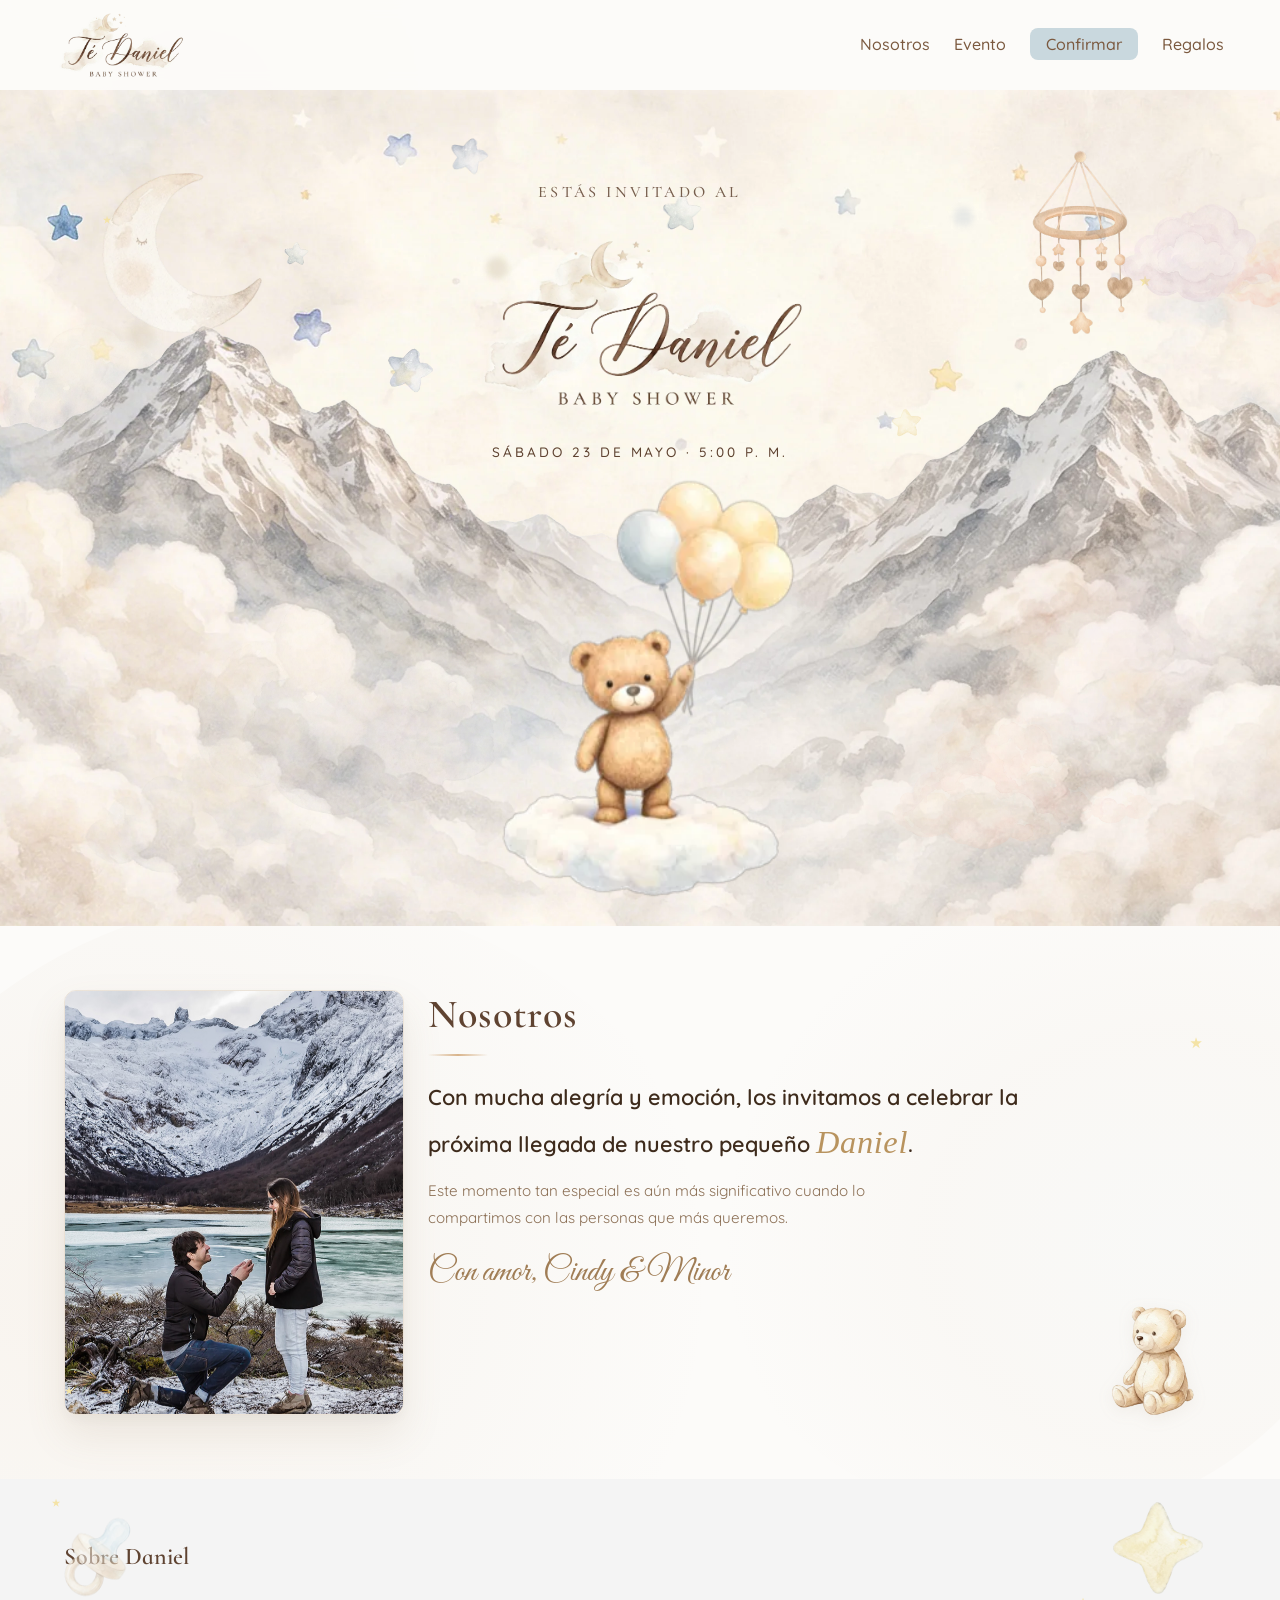
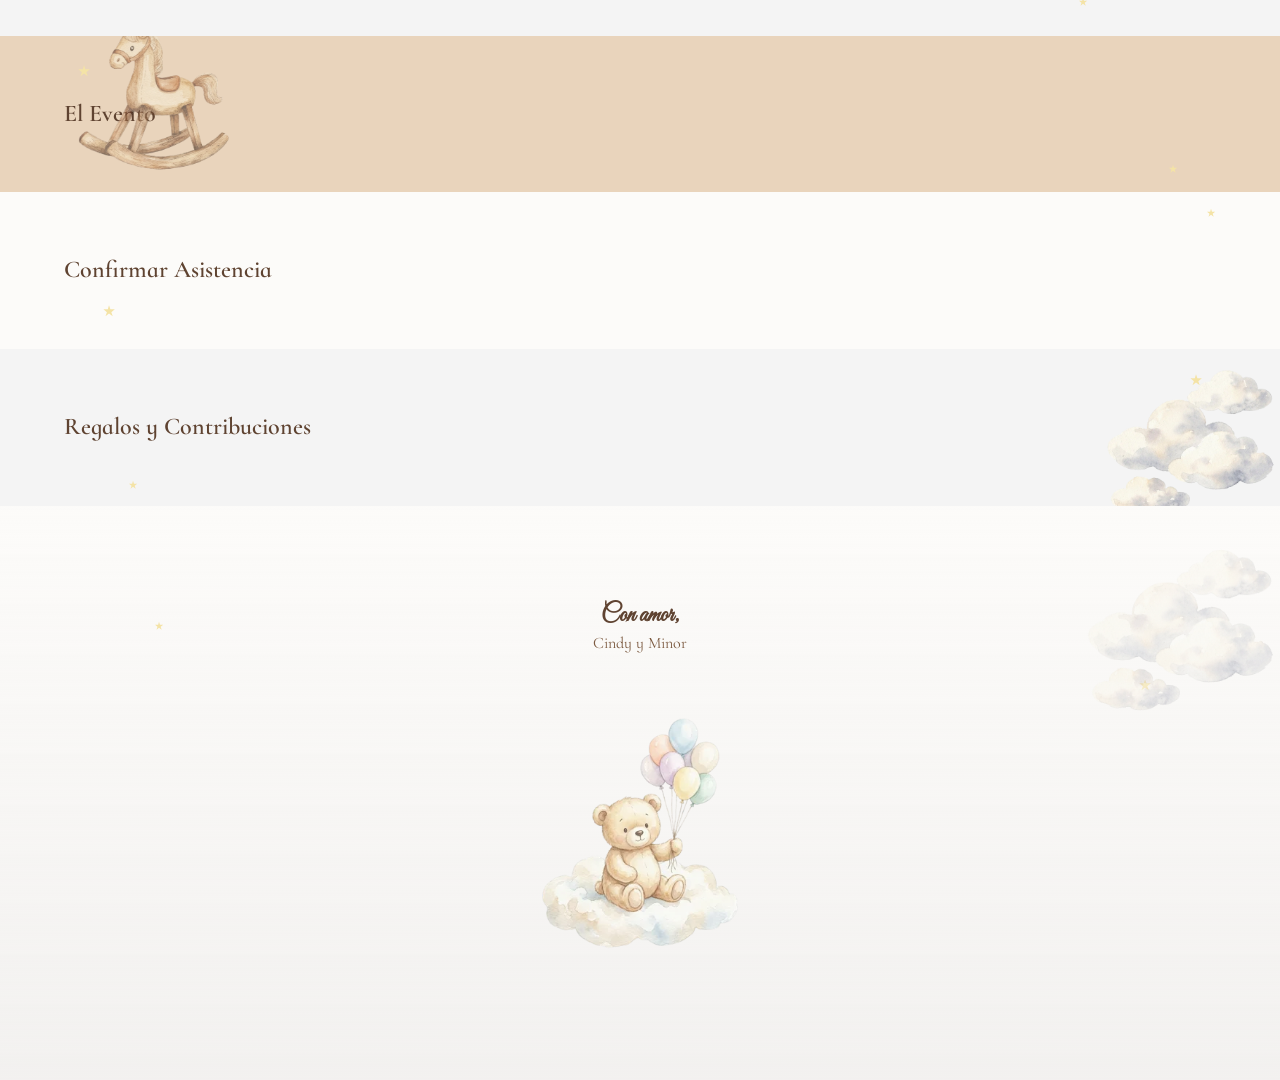
==== commit dffc1163: "chore(hero): establish safe visual baseline with new parallax cloud layers" ====
--- a/index.html
+++ b/index.html
@@ -25,7 +25,9 @@
   <!-- Sticky Navigation -->
   <header id="header" class="site-header">
     <nav class="site-nav" aria-label="Navegación principal">
-      <a href="#hero" class="nav-brand font-display">Té Daniel</a>
+      <a href="#hero" class="nav-brand">
+        <img src="assets/images/web/logo/tedaniel_logo.webp" alt="Té Daniel" class="header-logo" loading="eager">
+      </a>
 
       <!-- Botón hamburguesa para menú móvil -->
       <button id="mobile-menu-btn" class="mobile-menu-btn" aria-label="Abrir menú" aria-expanded="false" aria-controls="nav-links">
@@ -49,11 +51,69 @@
   <main>
     <section id="hero" class="section-hero" aria-label="Bienvenida">
 
-      <!-- Capa 0: Fondo acuarela (complementa textura CSS global) -->
-      <div class="hero-bg" aria-hidden="true"></div>
-
-      <!-- Capa 1: Assets decorativos acuarela -->
-      <div class="hero-decor" aria-hidden="true">
+      <!-- NUEVO SISTEMA DE CAPAS DE FONDO -->
+      <!-- Capa 0: Fondo base estático -->
+      <div class="hero-layer hero-layer--base" aria-hidden="true"></div>
+
+      <!-- Capa 1: Nubes en movimiento continuo -->
+      <div class="hero-layer hero-layer--moving-clouds" aria-hidden="true"></div>
+
+      <!-- Capa 2: Atmosférica de Fondo (Detrás de las montañas) -->
+      <div class="hero-decor hero-decor--bg" aria-hidden="true">
+        <img class="hero-asset hero-asset--cloud-1" src="assets/images/web/mobile/clouds-04.webp" alt="" aria-hidden="true" width="256" loading="eager">
+        <img class="hero-asset hero-asset--cloud-2" src="assets/images/web/mobile/clouds-02.webp" alt="" aria-hidden="true" width="256" loading="eager">
+        <img class="hero-asset hero-asset--cloud-3" src="assets/images/web/mobile/clouds-05.webp" alt="" aria-hidden="true" width="256" loading="eager">
+        <img class="hero-asset hero-asset--cloud-4" src="assets/images/web/mobile/clouds-03.webp" alt="" aria-hidden="true" width="256" loading="eager">
+        <img class="hero-asset hero-asset--cloud-5" src="assets/images/web/mobile/clouds-06.webp" alt="" aria-hidden="true" width="256" loading="eager">
+        <img class="hero-asset hero-asset--cloud-6" src="assets/images/web/mobile/clouds-07.webp" alt="" aria-hidden="true" width="256" loading="eager">
+        
+        <!-- Partículas atmosféricas suaves -->
+        <div class="particle particle--1" aria-hidden="true"></div>
+        <div class="particle particle--2" aria-hidden="true"></div>
+        <div class="particle particle--3" aria-hidden="true"></div>
+        <div class="particle particle--4" aria-hidden="true"></div>
+        <div class="particle particle--5" aria-hidden="true"></div>
+        <div class="particle particle--6" aria-hidden="true"></div>
+        <div class="particle particle--7" aria-hidden="true"></div>
+        <div class="particle particle--8" aria-hidden="true"></div>
+        <div class="particle particle--9" aria-hidden="true"></div>
+        <div class="particle particle--10" aria-hidden="true"></div>
+        <div class="glint glint--1" aria-hidden="true"></div>
+        <div class="glint glint--2" aria-hidden="true"></div>
+        <div class="glint glint--3" aria-hidden="true"></div>
+        <div class="glint glint--4" aria-hidden="true"></div>
+        <div class="glint glint--5" aria-hidden="true"></div>
+        <div class="glint glint--6" aria-hidden="true"></div>
+
+        <!-- Estrellas acuarela (Remplazan a los SVG) -->
+        <img class="hero-asset hero-asset--star hero-asset--star-1" src="assets/images/web/mobile/stars-03.webp" alt="" aria-hidden="true" loading="eager">
+        <img class="hero-asset hero-asset--star hero-asset--star-2" src="assets/images/web/mobile/stars-04.webp" alt="" aria-hidden="true" loading="eager">
+        <img class="hero-asset hero-asset--star hero-asset--star-3" src="assets/images/web/mobile/stars-05.webp" alt="" aria-hidden="true" loading="eager">
+        <img class="hero-asset hero-asset--star hero-asset--star-4" src="assets/images/web/mobile/stars-03.webp" alt="" aria-hidden="true" loading="eager">
+        <img class="hero-asset hero-asset--star hero-asset--star-5" src="assets/images/web/mobile/stars-05.webp" alt="" aria-hidden="true" loading="eager">
+        <img class="hero-asset hero-asset--star hero-asset--star-6" src="assets/images/web/mobile/stars-04.webp" alt="" aria-hidden="true" loading="eager">
+        <img class="hero-asset hero-asset--star hero-asset--star-7" src="assets/images/web/mobile/stars-03.webp" alt="" aria-hidden="true" loading="eager">
+        <img class="hero-asset hero-asset--star hero-asset--star-8" src="assets/images/web/mobile/stars-05.webp" alt="" aria-hidden="true" loading="eager">
+        <img class="hero-asset hero-asset--star hero-asset--star-9" src="assets/images/web/mobile/stars-04.webp" alt="" aria-hidden="true" loading="lazy">
+        <img class="hero-asset hero-asset--star hero-asset--star-10" src="assets/images/web/mobile/stars-05.webp" alt="" aria-hidden="true" loading="lazy">
+        <img class="hero-asset hero-asset--star hero-asset--star-11" src="assets/images/web/mobile/stars-03.webp" alt="" aria-hidden="true" loading="lazy">
+        <img class="hero-asset hero-asset--star hero-asset--star-12" src="assets/images/web/mobile/stars-04.webp" alt="" aria-hidden="true" loading="lazy">
+        <img class="hero-asset hero-asset--star hero-asset--star-13" src="assets/images/web/mobile/stars-05.webp" alt="" aria-hidden="true" loading="lazy">
+        <img class="hero-asset hero-asset--star hero-asset--star-14" src="assets/images/web/mobile/stars-03.webp" alt="" aria-hidden="true" loading="lazy">
+        <img class="hero-asset hero-asset--star hero-asset--star-15" src="assets/images/web/mobile/stars-04.webp" alt="" aria-hidden="true" loading="lazy">
+        <img class="hero-asset hero-asset--star hero-asset--star-16" src="assets/images/web/mobile/stars-05.webp" alt="" aria-hidden="true" loading="lazy">
+
+        <!-- Nubes solitarias de apoyo -->
+        <img class="hero-asset hero-asset--cloud-7" src="assets/images/web/mobile/clouds-05.webp" alt="" aria-hidden="true" loading="lazy">
+        <img class="hero-asset hero-asset--cloud-8" src="assets/images/web/mobile/clouds-03.webp" alt="" aria-hidden="true" loading="lazy">
+        <img class="hero-asset hero-asset--cloud-9" src="assets/images/web/mobile/clouds-07.webp" alt="" aria-hidden="true" loading="lazy">
+      </div>
+
+      <!-- Capa 3: Montañas frontales -->
+      <div class="hero-layer hero-layer--mountains" aria-hidden="true"></div>
+
+      <!-- Capa 4: Frente Interactivo / Elementos principales -->
+      <div class="hero-decor hero-decor--fg" aria-hidden="true">
         <img class="hero-asset hero-asset--moon"
              src="assets/images/web/mobile/moon-01.webp"
              srcset="assets/images/web/mobile/moon-01.webp 128w,
@@ -74,24 +134,40 @@
                     160px"
              alt="" width="256" height="290"
              loading="eager" decoding="async">
-        <img class="hero-asset hero-asset--bear"
-             src="assets/images/web/mobile/bear-02.webp"
-             srcset="assets/images/web/mobile/bear-02.webp 256w,
-                     assets/images/web/tablet/bear-02.webp 384w,
-                     assets/images/web/desktop/bear-02.webp 512w"
-             sizes="(max-width: 767px) 120px,
-                    (max-width: 1279px) 180px,
-                    240px"
-             alt="" width="256" height="256"
-             loading="eager" decoding="async">
-      </div>
-
-      <!-- Capa 2: Contenido principal -->
-      <div class="hero-content">
-        <p class="hero-eyebrow font-display">Estás invitado(a) a</p>
-        <h1 class="hero-title font-script">Té Daniel</h1>
-        <div class="hero-divider" aria-hidden="true"></div>
-        <p class="hero-subtitle font-display">Baby Shower</p>
+
+        <!-- Nubes atmosféricas detrás del oso — base visual y profundidad -->
+        <img class="hero-asset hero-asset--cloud-bear-1" src="assets/images/web/mobile/clouds-04.webp" alt="" aria-hidden="true" loading="lazy">
+        <img class="hero-asset hero-asset--cloud-bear-2" src="assets/images/web/mobile/clouds-06.webp" alt="" aria-hidden="true" loading="lazy">
+        <img class="hero-asset hero-asset--cloud-bear-3" src="assets/images/web/mobile/clouds-02.webp" alt="" aria-hidden="true" loading="lazy">
+        <img class="hero-asset hero-asset--cloud-bear-4" src="assets/images/web/mobile/clouds-03.webp" alt="" aria-hidden="true" loading="lazy">
+        <img class="hero-asset hero-asset--cloud-bear-5" src="assets/images/web/mobile/clouds-07.webp" alt="" aria-hidden="true" loading="lazy">
+
+        <picture class="hero-asset hero-asset--bear" aria-hidden="true">
+          <!-- prefers-reduced-motion: fallback estático -->
+          <source media="(prefers-reduced-motion: reduce) and (min-width: 1280px)"
+                  srcset="assets/images/web/desktop/bear-02.webp">
+          <source media="(prefers-reduced-motion: reduce) and (min-width: 768px)"
+                  srcset="assets/images/web/tablet/bear-02.webp">
+          <source media="(prefers-reduced-motion: reduce)"
+                  srcset="assets/images/web/mobile/bear-02.webp">
+          <!-- Normal: oso animado responsive -->
+          <source media="(min-width: 1280px)"
+                  srcset="assets/images/web/desktop/bear-animated.webp">
+          <source media="(min-width: 768px)"
+                  srcset="assets/images/web/tablet/bear-animated.webp">
+          <img src="assets/images/web/mobile/bear-animated.webp"
+               alt="" width="240" height="281"
+               loading="eager" decoding="async">
+        </picture>
+      </div>
+
+      <!-- Capa 2: Contenido principal (Animación pura de CSS en carga, ignorada por Observer) -->
+      <div class="hero-content hero-reveal">
+        <p class="hero-eyebrow font-display">Estás invitado al</p>
+        <h1 class="hero-logo-container">
+          <img src="assets/images/web/logo/tedaniel_logo.webp" alt="Té Daniel Baby Shower" class="hero-main-logo" loading="eager">
+        </h1>
+        <p class="hero-date font-body">Sábado 23 de mayo &middot; 5:00 p. m.</p>
       </div>
 
       <!-- Indicador de scroll -->
@@ -109,43 +185,61 @@
       <div class="container nosotros-layout">
 
         <!-- Foto de los padres -->
-        <div class="nosotros-photo">
+        <div class="nosotros-photo reveal-fade-up">
           <div class="photo-frame">
-            <!-- Slot: foto real de Cindy y Minor (reemplazar con <img>) -->
-            <div class="photo-placeholder" role="img" aria-label="Foto de Cindy y Minor">
-              <span class="font-display">Cindy & Minor</span>
+            <div class="photo-slider" id="nosotros-slider" aria-label="Fotos de Cindy y Minor">
+              <img class="photo-slider__slide photo-slider__slide--active" src="assets/images/web/nosotros/slide-00.jpg" alt="Cindy y Minor" loading="eager">
+              <img class="photo-slider__slide" src="assets/images/web/nosotros/slide-01.jpg" alt="" loading="lazy">
+              <img class="photo-slider__slide" src="assets/images/web/nosotros/slide-02.jpg" alt="" loading="lazy">
+              <img class="photo-slider__slide" src="assets/images/web/nosotros/slide-03.jpg" alt="" loading="lazy">
+              <img class="photo-slider__slide" src="assets/images/web/nosotros/slide-04.jpg" alt="" loading="lazy">
+              <img class="photo-slider__slide" src="assets/images/web/nosotros/slide-05.jpg" alt="" loading="lazy">
+              <img class="photo-slider__slide" src="assets/images/web/nosotros/slide-06.jpg" alt="" loading="lazy">
+              <img class="photo-slider__slide" src="assets/images/web/nosotros/slide-07.jpg" alt="" loading="lazy">
+              <img class="photo-slider__slide" src="assets/images/web/nosotros/slide-08.jpg" alt="" loading="lazy">
+              <img class="photo-slider__slide" src="assets/images/web/nosotros/slide-09.jpg" alt="" loading="lazy">
+              <img class="photo-slider__slide" src="assets/images/web/nosotros/slide-10.jpg" alt="" loading="lazy">
+              <img class="photo-slider__slide" src="assets/images/web/nosotros/slide-11.jpg" alt="" loading="lazy">
+              <img class="photo-slider__slide" src="assets/images/web/nosotros/slide-12.jpg" alt="" loading="lazy">
+              <img class="photo-slider__slide" src="assets/images/web/nosotros/slide-13.jpg" alt="" loading="lazy">
+              <img class="photo-slider__slide" src="assets/images/web/nosotros/slide-14.jpg" alt="" loading="lazy">
+              <img class="photo-slider__slide" src="assets/images/web/nosotros/slide-15.jpg" alt="" loading="lazy">
             </div>
           </div>
         </div>
 
         <!-- Mensaje de bienvenida -->
         <div class="nosotros-text">
-          <h2 class="nosotros-title font-display">Nosotros</h2>
-          <div class="section-divider" aria-hidden="true"></div>
-          <p class="nosotros-message">
-            Con mucha alegría y emoción, los invitamos a celebrar
-            la próxima llegada de nuestro pequeño <strong>Daniel</strong>.
+          <h2 class="nosotros-title font-display reveal-fade-up delay-1">Nosotros</h2>
+          <div class="section-divider reveal-fade-up delay-1" aria-hidden="true"></div>
+          
+          <p class="nosotros-highlight reveal-fade-up delay-2">
+            Con mucha alegría y emoción, los invitamos a celebrar la próxima llegada de nuestro pequeño <span class="highlight-name">Daniel</span>.
           </p>
-          <p class="nosotros-message">
-            Este momento tan especial es aún más significativo
-            cuando lo compartimos con las personas que más queremos.
+          
+          <p class="nosotros-message reveal-fade-up delay-3">
+            Este momento tan especial es aún más significativo cuando lo compartimos con las personas que más queremos.
+          </p>
+          
+          <p class="nosotros-signature reveal-fade-up delay-3">
+            Con amor, Cindy & Minor
           </p>
         </div>
 
-      </div>
-
-      <!-- Motivo decorativo: osito acuarela -->
-      <img class="decor decor--nosotros"
-           src="assets/images/web/mobile/bear-05.webp"
-           srcset="assets/images/web/mobile/bear-05.webp 256w,
-                   assets/images/web/tablet/bear-05.webp 384w,
-                   assets/images/web/desktop/bear-05.webp 512w"
-           sizes="(max-width: 767px) 100px,
-                  (max-width: 1279px) 140px,
-                  180px"
-           alt="" aria-hidden="true"
-           width="256" height="256"
-           loading="lazy" decoding="async">
+        <!-- Motivo decorativo: osito acuarela -->
+        <img class="decor decor--nosotros reveal-fade"
+             src="assets/images/web/mobile/bear-05.webp"
+             srcset="assets/images/web/mobile/bear-05.webp 256w,
+                     assets/images/web/tablet/bear-05.webp 384w,
+                     assets/images/web/desktop/bear-05.webp 512w"
+             sizes="(max-width: 767px) 80px,
+                    (max-width: 1279px) 90px,
+                    140px"
+             alt="" aria-hidden="true"
+             width="256" height="256"
+             loading="lazy" decoding="async">
+
+      </div>
 
       <!-- Estrellas decorativas -->
       <svg class="star star--sm star--nos-1" viewBox="0 0 24 24" aria-hidden="true"><path d="M12 2l2.4 7.2H22l-6 4.8 2.4 7.2L12 16.4l-6 4.8 2.4-7.2-6-4.8h7.6z" fill="currentColor"/></svg>
@@ -154,7 +248,7 @@
 
     <section id="daniel" class="section-default">
       <div class="container">
-        <h2 class="font-display">Sobre Daniel</h2>
+        <h2 class="font-display reveal-fade-up">Sobre Daniel</h2>
       </div>
       <!-- Motivos decorativos -->
       <img class="decor decor--daniel-chupeta"
@@ -187,7 +281,7 @@
 
     <section id="evento" class="section-accent">
       <div class="container">
-        <h2 class="font-display">El Evento</h2>
+        <h2 class="font-display reveal-fade-up">El Evento</h2>
       </div>
       <!-- Motivo decorativo: caballo balancín -->
       <img class="decor decor--evento-horse"
@@ -208,7 +302,7 @@
 
     <section id="confirmar" class="section-surface">
       <div class="container">
-        <h2 class="font-display">Confirmar Asistencia</h2>
+        <h2 class="font-display reveal-fade-up">Confirmar Asistencia</h2>
       </div>
       <!-- Estrellas decorativas -->
       <svg class="star star--xs star--cfm-1" viewBox="0 0 24 24" aria-hidden="true"><path d="M12 2l2.4 7.2H22l-6 4.8 2.4 7.2L12 16.4l-6 4.8 2.4-7.2-6-4.8h7.6z" fill="currentColor"/></svg>
@@ -217,10 +311,10 @@
 
     <section id="regalos" class="section-default">
       <div class="container">
-        <h2 class="font-display">Regalos y Contribuciones</h2>
+        <h2 class="font-display reveal-fade-up">Regalos y Contribuciones</h2>
       </div>
       <!-- Motivo decorativo: nubes acuarela -->
-      <img class="decor decor--regalos-clouds"
+      <img class="decor decor--regalos-clouds reveal-fade"
            src="assets/images/web/mobile/clouds-02.webp"
            srcset="assets/images/web/mobile/clouds-02.webp 256w,
                    assets/images/web/tablet/clouds-02.webp 384w,
@@ -238,22 +332,24 @@
 
     <section id="cierre" class="section-footer">
       <div class="container">
-        <h2 class="font-script">Con amor,</h2>
+        <h2 class="font-script reveal-fade-up">Con amor,</h2>
         <!-- Texto neutral, fácil de reemplazar luego -->
-        <p class="font-display">Cindy y Minor</p>
-      </div>
-      <!-- Motivos decorativos: oso + nubes -->
-      <img class="decor decor--cierre-bear"
-           src="assets/images/web/mobile/bear-04.webp"
-           srcset="assets/images/web/mobile/bear-04.webp 256w,
-                   assets/images/web/tablet/bear-04.webp 384w,
-                   assets/images/web/desktop/bear-04.webp 512w"
-           sizes="(max-width: 767px) 100px,
-                  (max-width: 1279px) 140px,
-                  180px"
-           alt="" aria-hidden="true"
-           width="256" height="256"
-           loading="lazy" decoding="async">
+        <p class="font-display reveal-fade-up delay-1">Cindy y Minor</p>
+        
+        <div class="cierre-illustration reveal-fade-up delay-2" aria-hidden="true">
+          <img src="assets/images/web/mobile/bear-04.webp"
+               srcset="assets/images/web/mobile/bear-04.webp 256w,
+                       assets/images/web/tablet/bear-04.webp 384w,
+                       assets/images/web/desktop/bear-04.webp 512w"
+               sizes="(max-width: 767px) 160px,
+                      (max-width: 1279px) 220px,
+                      280px"
+               alt=""
+               width="256" height="256"
+               loading="lazy" decoding="async">
+        </div>
+      </div>
+      <!-- Motivos decorativos: nubes -->
       <img class="decor decor--cierre-clouds"
            src="assets/images/web/mobile/clouds-02.webp"
            srcset="assets/images/web/mobile/clouds-02.webp 256w,
--- a/css/styles.css
+++ b/css/styles.css
@@ -43,6 +43,9 @@
   --radius-sm: 8px;
   --radius-md: 12px;
   --shadow-card: 0 4px 12px rgba(95, 67, 49, 0.05);
+
+  /* Layout */
+  --header-height: 4rem;
 }
 
 /* ---- Reset ---- */
@@ -54,7 +57,7 @@
 
 html {
   scroll-behavior: smooth;
-  scroll-padding-top: 4rem;
+  scroll-padding-top: var(--header-height);
 }
 
 body {
@@ -197,40 +200,83 @@
     animation: none;
     opacity: 0.35;
   }
+  .hero-asset--bear {
+    animation: none;
+  }
 }
 
 /* ---- Secciones Base ---- */
 .section-hero {
-  min-height: 100svh;
+  position: relative;
+  min-height: calc(100vh - var(--header-height));   /* fallback explícito */
+  min-height: calc(100svh - var(--header-height));  /* mejora progresiva */
   display: flex;
   align-items: center;
-  justify-content: center;
+  justify-content: flex-start;
+  overflow: hidden;
   background-color: var(--color-bg);
-  position: relative;
-  overflow: hidden;
   text-align: center;
   flex-direction: column;
   isolation: isolate;
 }
 
-/* ---- Hero: Capa de fondo ---- */
-.hero-bg {
+/* ---- Hero: Nuevo Sistema de Capas ---- */
+.hero-layer {
   position: absolute;
   inset: 0;
-  z-index: 0;
-  background-color: var(--color-bg);
-  background-image: url('../assets/images/web/bg/background-mobile.webp');
+  pointer-events: none;
   background-size: cover;
   background-position: center bottom;
-  opacity: 0.35;
-}
-
-/* ---- Hero: Zonas decorativas ---- */
+  background-repeat: no-repeat;
+}
+
+.hero-layer--base {
+  z-index: 0;
+  background-image: url('../assets/images/web/hero/fondo_base.webp');
+}
+
+.hero-layer--moving-clouds {
+  z-index: 1;
+  background-image: url('../assets/images/web/hero/nubes_movimiento.webp');
+  background-position: 0 bottom;
+  opacity: 0;
+  animation: 
+    drift-clouds 120s linear infinite,
+    fade-in-clouds 3s ease forwards;
+  will-change: background-position;
+}
+
+@keyframes drift-clouds {
+  0% { background-position: 0 bottom; }
+  100% { background-position: -2000px bottom; }
+}
+
+@keyframes fade-in-clouds {
+  to { opacity: 0.65; }
+}
+
+.hero-decor--bg {
+  z-index: 2;
+}
+
+.hero-layer--mountains {
+  z-index: 3;
+  background-image: url('../assets/images/web/hero/montanas_frontales.webp');
+}
+
+.hero-decor--fg {
+  z-index: 4;
+}
+
 .hero-decor {
   position: absolute;
   inset: 0;
-  z-index: 1;
   pointer-events: none;
+  animation: decor-reveal 2.5s ease-out;
+}
+
+@keyframes decor-reveal {
+  from { opacity: 0; }
 }
 
 .hero-asset {
@@ -244,30 +290,240 @@
   left: 5%;
   width: 80px;
   height: auto;
+  animation: gentle-glow 10s ease-in-out infinite,
+             moon-react 14s ease-in-out infinite;
+  transition: scale 0.25s cubic-bezier(0.34, 1.56, 0.64, 1), transform 0.4s ease, filter 0.3s ease;
+  cursor: url("data:image/svg+xml,%3Csvg xmlns='http://www.w3.org/2000/svg' width='32' height='32' viewBox='0 0 24 24'%3E%3Ctext y='24' font-size='24'%3E👆🏼%3C/text%3E%3C/svg%3E") 14 0, pointer;
+  pointer-events: auto;
+}
+.hero-asset--moon:hover {
+  scale: 1.14;
+  transform: rotate(8deg) translateY(-3px);
+  filter: brightness(1.06) drop-shadow(0 0 10px rgba(244, 227, 166, 0.35));
+}
+
+/* Nubes atmosféricas flotantes (Seamless Loop) */
+.hero-asset--cloud-1 {
+  top: 25%;
+  left: 0;
+  width: 180px;
+  opacity: 0.30;
+  animation: drift-right 60s linear infinite;
+  will-change: translate;
+}
+.hero-asset--cloud-2 {
+  bottom: 25%;
+  right: 0;
+  width: 220px;
+  opacity: 0.20;
+  animation: drift-left 75s linear infinite;
+  will-change: translate;
+}
+.hero-asset--cloud-3 {
+  top: 10%;
+  right: 0;
+  width: 160px;
+  opacity: 0.25;
+  animation: drift-left 90s linear infinite;
+  animation-delay: -30s;
+  will-change: translate;
+}
+.hero-asset--cloud-4 {
+  top: 45%;
+  left: -5%;
+  width: 150px;
+  opacity: 0.15;
+  animation: drift-right 70s linear infinite;
+  animation-delay: -15s;
+  transform: scaleX(-1);
+  will-change: translate;
+}
+.hero-asset--cloud-5 {
+  top: 15%;
+  right: -5%;
+  width: 120px;
+  opacity: 0.35;
+  animation: drift-left 95s linear infinite;
+  transform: scaleX(-1);
+  will-change: translate;
+}
+.hero-asset--cloud-6 {
+  top: 60%;
+  right: -10%;
+  width: 250px;
+  opacity: 0.18;
+  animation: drift-left 130s linear infinite;
+  transform: rotate(-3deg);
+  will-change: translate;
+}
+
+/* Nubes solitarias de apoyo — muy lentas, baja opacidad */
+.hero-asset--cloud-7 {
+  bottom: 10%;
+  left: -8%;
+  width: 280px;
+  opacity: 0.12;
+  animation: drift-right 150s linear infinite;
+  animation-delay: -40s;
+  transform: scaleX(-1) scale(0.9) rotate(2deg);
+  will-change: translate;
+}
+.hero-asset--cloud-8 {
+  top: 35%;
+  right: -3%;
+  width: 110px;
+  opacity: 0.22;
+  animation: drift-left 110s linear infinite;
+  animation-delay: -55s;
+  transform: scaleX(-1);
+  will-change: translate;
+}
+.hero-asset--cloud-9 {
+  bottom: 35%;
+  left: -5%;
+  width: 90px;
+  opacity: 0.18;
+  animation: drift-right 100s linear infinite;
+  animation-delay: -25s;
+  transform: scaleX(-1) scale(0.85);
+  will-change: translate;
+}
+
+/* Nubes atmosféricas detrás del oso — base visual y profundidad */
+.hero-asset--cloud-bear-1 {
+  bottom: 8%;
+  left: 15%;
+  width: 320px;
+  opacity: 0.14;
+  animation: drift-right 140s linear infinite;
+  animation-delay: -60s;
+  will-change: translate;
+}
+.hero-asset--cloud-bear-2 {
+  bottom: 2%;
+  right: 10%;
+  width: 260px;
+  opacity: 0.11;
+  animation: drift-left 120s linear infinite;
+  animation-delay: -35s;
+  transform: scaleX(-1);
+  will-change: translate;
+}
+.hero-asset--cloud-bear-3 {
+  bottom: 15%;
+  left: 30%;
+  width: 200px;
+  opacity: 0.08;
+  animation: drift-right 160s linear infinite;
+  animation-delay: -80s;
+  transform: scale(0.9) rotate(2deg);
+  will-change: translate;
+}
+.hero-asset--cloud-bear-4 {
+  bottom: 5%;
+  left: 5%;
+  width: 280px;
+  opacity: 0.12;
+  animation: drift-right 130s linear infinite;
+  animation-delay: -45s;
+  transform: scaleX(-1) scale(0.85);
+  will-change: translate;
+}
+.hero-asset--cloud-bear-5 {
+  bottom: 18%;
+  right: 5%;
+  width: 240px;
+  opacity: 0.09;
+  animation: drift-left 150s linear infinite;
+  animation-delay: -70s;
+  transform: rotate(-2deg);
+  will-change: translate;
 }
 
 /* Móvil de cuna — superior derecha */
 .hero-asset--movil {
   top: 8%;
   right: 5%;
-  width: 80px;
+  width: 100px;
   height: auto;
-  animation: gentle-sway 6s ease-in-out infinite;
+  animation: gentle-sway 8s ease-in-out infinite;
   transform-origin: top center;
+  transition: scale 0.25s cubic-bezier(0.34, 1.56, 0.64, 1), transform 0.4s ease, filter 0.3s ease;
+  cursor: url("data:image/svg+xml,%3Csvg xmlns='http://www.w3.org/2000/svg' width='32' height='32' viewBox='0 0 24 24'%3E%3Ctext y='24' font-size='24'%3E👆🏼%3C/text%3E%3C/svg%3E") 14 0, pointer;
+  pointer-events: auto;
+}
+.hero-asset--movil:hover {
+  scale: 1.12;
+  transform: rotate(-15deg);
+  filter: drop-shadow(0 6px 16px rgba(95, 67, 49, 0.2));
 }
 
 /* Oso con globos — inferior centro */
 .hero-asset--bear {
-  bottom: 5%;
+  bottom: 2%;
   left: 50%;
   transform: translateX(-50%);
-  width: 120px;
+  width: 280px;
   height: auto;
+  opacity: 1;
+  animation: bear-hover 7s ease-in-out infinite;
+  transition: scale 0.4s ease;
+  pointer-events: auto;
+  cursor: url("data:image/svg+xml,%3Csvg xmlns='http://www.w3.org/2000/svg' width='32' height='32' viewBox='0 0 24 24'%3E%3Ctext y='24' font-size='24'%3E👆🏼%3C/text%3E%3C/svg%3E") 14 0, pointer;
+}
+
+.hero-asset--bear:hover {
+  scale: 1.06;
+}
+
+/* Oso: la <img> dentro del <picture> hereda el sizing */
+.hero-asset--bear img {
+  width: 100%;
+  height: auto;
+  display: block;
 }
 
 @keyframes gentle-sway {
-  0%, 100% { transform: rotate(-2deg); }
-  50%      { transform: rotate(2deg); }
+  0%, 100% { rotate: -2deg; }
+  50%      { rotate: 2deg; }
+}
+
+@keyframes gentle-float {
+  0%, 100% { transform: translate(-50%, 0); }
+  50%      { transform: translate(-50%, -4px); }
+}
+
+@keyframes bear-hover {
+  0%, 100% { transform: translateX(-50%) translateY(0); }
+  50%      { transform: translateX(-50%) translateY(-12px); }
+}
+
+@keyframes gentle-glow {
+  0%, 100% { opacity: 0.5; }
+  50%      { opacity: 0.75; }
+}
+
+/* Movimiento ocasional de la luna — 85% del tiempo quieta */
+@keyframes moon-react {
+  0%, 80%, 100% {
+    rotate: -2deg; translate: 0 0;
+  }
+  85% {
+    rotate: 6deg; translate: 0 -6px;
+  }
+  90% {
+    rotate: -4deg; translate: 0 2px;
+  }
+}
+
+@keyframes drift-right {
+  0%   { translate: -300px 0; }
+  100% { translate: 110vw 0; }
+}
+
+@keyframes drift-left {
+  0%   { translate: 300px 0; }
+  100% { translate: -110vw 0; }
 }
 
 /* ---- Hero: Contenido ---- */
@@ -278,41 +534,178 @@
   flex-direction: column;
   align-items: center;
   gap: 0.5rem;
-  padding: 0 1.5rem;
+  padding: 15vh 1.5rem 0 1.5rem;  /* Centra visualmente en el espacio sobre el oso */
 }
 
 .hero-eyebrow {
-  font-size: var(--text-lg);
-  color: var(--color-camel);
-  letter-spacing: 0.1em;
-  font-weight: 400;
-}
-
-.hero-title {
-  font-size: clamp(3rem, 10vw, 6rem);
+  margin-bottom: 0.5rem;
+  font-size: var(--text-base);
   color: var(--color-text-dark);
-  line-height: 1.1;
-  margin: 0.25rem 0;
-}
-
-.hero-divider {
-  width: 60px;
-  height: 1px;
-  background: linear-gradient(
-    to right,
-    transparent,
-    var(--color-camel),
-    transparent
-  );
-  margin: 0.75rem 0;
-}
-
-.hero-subtitle {
-  font-size: clamp(1.25rem, 3vw, 1.75rem);
-  color: var(--color-text);
-  letter-spacing: 0.25em;
+  letter-spacing: 0.2em;
   text-transform: uppercase;
-  font-weight: 400;
+  font-weight: 500;
+  opacity: 0.85;
+}
+
+.hero-date {
+  font-family: var(--font-body);
+  font-size: 0.85rem;
+  color: var(--color-text-dark);
+  letter-spacing: 0.22em;
+  text-transform: uppercase;
+  font-weight: 500;
+  margin-top: 0.5rem;
+}
+
+.hero-logo-container {
+  margin: 1rem 0;
+}
+
+.hero-main-logo {
+  width: 250px;
+  max-width: 80vw;
+  height: auto;
+  display: block;
+  animation: occasional-logo-pulse 20s ease-in-out infinite;
+  transform-origin: center;
+}
+
+/* Micro-interacción orgánica del logo — sin glow, puro movimiento geométrico */
+@keyframes occasional-logo-pulse {
+  0%, 85%, 100% { transform: scale(1) translateY(0); }
+  92%           { transform: scale(1.02) translateY(-2px); }
+}
+
+/* Partículas atmosféricas — 8 puntos suaves, lentos, baja opacidad */
+.particle {
+  position: absolute;
+  border-radius: 50%;
+  filter: blur(2px);
+}
+.particle--1 { background-color: var(--color-sand); top: 15%; left: 15%; width: 6px; height: 6px; opacity: 0.15; animation: particle-float 25s ease-in-out infinite; }
+.particle--2 { background-color: var(--color-dusty-blue); top: 35%; right: 20%; width: 8px; height: 8px; opacity: 0.18; animation: particle-float-reverse 30s ease-in-out infinite; }
+.particle--3 { background-color: var(--color-butter-yellow); bottom: 40%; left: 25%; width: 5px; height: 5px; opacity: 0.12; animation: particle-float 28s ease-in-out infinite; animation-delay: -10s; }
+.particle--4 { background-color: var(--color-sand); top: 55%; left: 80%; width: 4px; height: 4px; opacity: 0.14; animation: particle-float-reverse 22s ease-in-out infinite; animation-delay: -5s; }
+.particle--5 { background-color: var(--color-dusty-blue); top: 65%; left: 10%; width: 7px; height: 7px; opacity: 0.16; animation: particle-float 35s ease-in-out infinite; animation-delay: -15s; }
+.particle--6 { background-color: var(--color-butter-yellow); top: 20%; right: 40%; width: 5px; height: 5px; opacity: 0.10; animation: particle-float-reverse 20s ease-in-out infinite; animation-delay: -2s; }
+.particle--7 { background-color: var(--color-sand); bottom: 15%; right: 30%; width: 6px; height: 6px; opacity: 0.15; animation: particle-float 32s ease-in-out infinite; animation-delay: -8s; }
+.particle--8 { background-color: var(--color-dusty-blue); top: 8%; left: 50%; width: 8px; height: 8px; opacity: 0.08; animation: particle-float-reverse 38s ease-in-out infinite; animation-delay: -20s; }
+
+/* Estrellas Acuarela Hero */
+.hero-asset--star {
+  opacity: 0.55;
+}
+.hero-asset--star-1 { top: 60%; left: 10%; width: 50px; animation: star-sparkle 5s ease-in-out infinite; }
+.hero-asset--star-2 { top: 45%; right: 12%; width: 45px; animation: star-sparkle 7s ease-in-out infinite 1.5s; }
+.hero-asset--star-3 { bottom: 15%; left: 8%; width: 80px; animation: star-sparkle 6s ease-in-out infinite 2s; }
+.hero-asset--star-4 { bottom: 25%; right: 15%; width: 50px; animation: star-sparkle 4s ease-in-out infinite 0.5s; }
+.hero-asset--star-5 { top: 12%; right: 45%; width: 45px; animation: star-sparkle 5.5s ease-in-out infinite 3s; }
+.hero-asset--star-6 { top: 30%; left: 30%; width: 55px; animation: star-sparkle 6.5s ease-in-out infinite 1s; }
+.hero-asset--star-7 { bottom: 40%; right: 35%; width: 35px; animation: star-sparkle 4.5s ease-in-out infinite 4s; }
+.hero-asset--star-8 { top: 75%; right: 5%; width: 60px; animation: star-sparkle 5s ease-in-out infinite 2.5s; }
+.hero-asset--star-9 { top: 5%; left: 35%; width: 45px; animation: star-sparkle 5.2s ease-in-out infinite 0.8s; }
+.hero-asset--star-10 { bottom: 5%; right: 25%; width: 55px; animation: star-sparkle 6.8s ease-in-out infinite 3.5s; }
+.hero-asset--star-11 { top: 55%; right: 40%; width: 30px; animation: star-sparkle 4.2s ease-in-out infinite 1.2s; }
+.hero-asset--star-12 { bottom: 35%; left: 35%; width: 48px; animation: star-sparkle 5.8s ease-in-out infinite 2.2s; }
+.hero-asset--star-13 { top: 18%; left: 22%; width: 28px; animation: star-sparkle 7.5s ease-in-out infinite 0.3s; }
+.hero-asset--star-14 { top: 38%; right: 28%; width: 32px; animation: star-sparkle 5.5s ease-in-out infinite 1.8s; }
+.hero-asset--star-15 { top: 70%; left: 42%; width: 22px; animation: star-sparkle 8s ease-in-out infinite 4.5s; }
+.hero-asset--star-16 { bottom: 48%; right: 8%; width: 35px; animation: star-sparkle 6.2s ease-in-out infinite 2.8s; }
+
+@keyframes star-sparkle {
+  0%, 100% { opacity: 0.3; transform: scale(0.9) rotate(-2deg); }
+  50% { opacity: 1; transform: scale(1.25) rotate(4deg); }
+}
+
+@keyframes particle-float {
+  0%, 100% { transform: translateY(0) translateX(0); opacity: 0.10; }
+  50%      { transform: translateY(-15px) translateX(8px); opacity: 0.20; }
+}
+/* Partículas adicionales — trayectoria diagonal */
+.particle--9  { background-color: var(--color-sand); top: 42%; right: 8%; width: 5px; height: 5px; opacity: 0.12; animation: particle-drift 26s ease-in-out infinite; }
+.particle--10 { background-color: var(--color-butter-yellow); bottom: 22%; left: 45%; width: 4px; height: 4px; opacity: 0.10; animation: particle-drift 32s ease-in-out infinite -12s; }
+
+/* Dust particles — polvo atmosférico suave y orgánico */
+.glint {
+  position: absolute;
+  border-radius: 50%;
+  pointer-events: none;
+}
+
+/* Partículas de polvo: siempre presentes, opacidad fija baja, drift suave */
+.glint--1 {
+  top: 20%; left: 38%;
+  width: 22px; height: 22px;
+  background: rgba(185, 168, 138, 0.28);
+  filter: blur(3px);
+  animation: dust-drift-a 38s ease-in-out infinite;
+}
+.glint--2 {
+  top: 48%; right: 22%;
+  width: 16px; height: 16px;
+  background: rgba(148, 172, 196, 0.22);
+  filter: blur(2px);
+  animation: dust-drift-b 50s ease-in-out infinite -15s;
+}
+.glint--3 {
+  top: 28%; left: 10%;
+  width: 26px; height: 26px;
+  background: rgba(185, 168, 138, 0.20);
+  filter: blur(4px);
+  animation: dust-drift-c 44s ease-in-out infinite -8s;
+}
+.glint--4 {
+  top: 60%; right: 30%;
+  width: 18px; height: 18px;
+  background: rgba(210, 192, 130, 0.24);
+  filter: blur(2.5px);
+  animation: dust-drift-a 55s ease-in-out infinite -22s;
+}
+.glint--5 {
+  top: 14%; right: 24%;
+  width: 20px; height: 20px;
+  background: rgba(148, 172, 196, 0.20);
+  filter: blur(3px);
+  animation: dust-drift-b 42s ease-in-out infinite -5s;
+}
+.glint--6 {
+  top: 72%; left: 30%;
+  width: 20px; height: 20px;
+  background: rgba(185, 168, 138, 0.26);
+  filter: blur(3px);
+  animation: dust-drift-c 60s ease-in-out infinite -30s;
+}
+
+/* Drift lento multi-dirección — sin loops obvios */
+@keyframes dust-drift-a {
+  0%   { transform: translate(0, 0); }
+  25%  { transform: translate(8px, -12px); }
+  50%  { transform: translate(-5px, -20px); }
+  75%  { transform: translate(12px, -8px); }
+  100% { transform: translate(0, 0); }
+}
+@keyframes dust-drift-b {
+  0%   { transform: translate(0, 0); }
+  30%  { transform: translate(-10px, -8px); }
+  55%  { transform: translate(6px, -16px); }
+  80%  { transform: translate(-4px, -6px); }
+  100% { transform: translate(0, 0); }
+}
+@keyframes dust-drift-c {
+  0%   { transform: translate(0, 0); }
+  20%  { transform: translate(5px, -10px); }
+  48%  { transform: translate(-8px, -18px); }
+  72%  { transform: translate(10px, -12px); }
+  100% { transform: translate(0, 0); }
+}
+@keyframes particle-drift {
+  0%, 100% { transform: translate(0, 0); opacity: 0.08; }
+  50%      { transform: translate(12px, -18px); opacity: 0.18; }
+}
+
+@keyframes particle-float-reverse {
+  0%, 100% { transform: translateY(0) translateX(0); opacity: 0.08; }
+  50%      { transform: translateY(-10px) translateX(-10px); opacity: 0.15; }
 }
 
 /* ---- Hero: Scroll Cue ---- */
@@ -327,8 +720,13 @@
 .scroll-arrow {
   display: block;
   font-size: 1.5rem;
-  color: var(--color-taupe);
-  animation: bounce-down 2s ease-in-out infinite;
+  color: var(--color-camel);
+  animation: bounce-down 2s ease-in-out infinite, pulse-fade 2.5s ease-in-out infinite;
+}
+
+@keyframes pulse-fade {
+  0%, 100% { opacity: 0.3; }
+  50%      { opacity: 0.9; }
 }
 
 @keyframes bounce-down {
@@ -345,14 +743,19 @@
     width: 112px;
   }
   .hero-asset--movil {
-    width: 112px;
+    width: 140px;
   }
   .hero-asset--bear {
-    width: 180px;
-  }
-  .hero-divider {
-    width: 80px;
-  }
+    width: 500px;
+  }
+  .hero-content {
+    padding-top: 12vh;
+  }
+  .hero-asset--cloud-bear-1 { opacity: 0.18; }
+  .hero-asset--cloud-bear-2 { opacity: 0.14; }
+  .hero-asset--cloud-bear-3 { opacity: 0.10; }
+  .hero-asset--cloud-bear-4 { opacity: 0.15; }
+  .hero-asset--cloud-bear-5 { opacity: 0.12; }
 }
 
 @media (min-width: 1280px) {
@@ -365,34 +768,83 @@
     left: 8%;
   }
   .hero-asset--movil {
-    width: 160px;
+    width: 180px;
     top: 6%;
     right: 8%;
   }
   .hero-asset--bear {
-    width: 240px;
-    bottom: 3%;
-  }
-  .hero-divider {
-    width: 100px;
-  }
+    width: 540px;
+    bottom: 2%;
+  }
+  .hero-main-logo {
+    width: 340px;
+  }
+  .hero-content {
+    padding-top: 10vh;
+  }
+  .header-logo {
+    width: 150px;
+  }
+  .hero-asset--cloud-bear-1 { opacity: 0.20; }
+  .hero-asset--cloud-bear-2 { opacity: 0.16; }
+  .hero-asset--cloud-bear-3 { opacity: 0.12; }
+  .hero-asset--cloud-bear-4 { opacity: 0.18; }
+  .hero-asset--cloud-bear-5 { opacity: 0.14; }
 }
 
 .section-surface { padding: var(--space-section); background-color: var(--color-surface); position: relative; overflow: hidden; }
 .section-default { padding: var(--space-section); background-color: var(--color-bg); position: relative; overflow: hidden; }
 .section-accent  { padding: var(--space-section); background-color: var(--color-sand); position: relative; overflow: hidden; }
-.section-footer  { padding: var(--space-section); background-color: var(--color-surface); text-align: center; position: relative; overflow: hidden; }
+.section-footer  { 
+  padding: 6rem 0; 
+  background: linear-gradient(to bottom, var(--color-surface), rgba(216, 179, 138, 0.04)); 
+  text-align: center; 
+  position: relative; 
+  overflow: hidden; 
+}
 
 /* ==========================================================================
    Sección: Nosotros
    Layout foto + texto, mobile-first
    ========================================================================== */
 
+/* Fondo con profundidad visual (layering orgánico) */
+#nosotros {
+  position: relative;
+  z-index: 1;
+}
+
+#nosotros::before {
+  content: '';
+  position: absolute;
+  top: -5%; 
+  left: -15%;
+  width: 75vw; 
+  height: 75vw;
+  background: radial-gradient(ellipse at 30% 40%, rgba(216, 179, 138, 0.10) 0%, rgba(193, 169, 137, 0.04) 40%, rgba(255,255,255,0) 65%);
+  border-radius: 50%;
+  z-index: -1;
+  pointer-events: none;
+}
+
+#nosotros::after {
+  content: '';
+  position: absolute;
+  bottom: -8%; 
+  right: -8%;
+  width: 55vw; 
+  height: 55vw;
+  background: radial-gradient(ellipse at 70% 60%, rgba(201, 216, 222, 0.07) 0%, rgba(193, 169, 137, 0.04) 35%, rgba(255,255,255,0) 65%);
+  border-radius: 50%;
+  z-index: -1;
+  pointer-events: none;
+}
+
 .nosotros-layout {
   display: flex;
   flex-direction: column;
   align-items: center;
-  gap: var(--space-lg);
+  gap: var(--space-xl); /* Mayor aire entre foto y texto */
   text-align: center;
 }
 
@@ -408,28 +860,40 @@
   aspect-ratio: 4 / 5;
   border-radius: var(--radius-md);
   overflow: hidden;
-  box-shadow: var(--shadow-card);
-  border: 1px solid var(--color-taupe);
-}
-
-.photo-placeholder {
+  box-shadow: 0 20px 40px rgba(139, 115, 85, 0.12), 0 5px 15px rgba(0, 0, 0, 0.04);
+  border: 1px solid rgba(193, 169, 137, 0.25);
+  transform: translateZ(0); /* Hardware accel para evitar bleeding de imágenes en bordes */
+}
+
+/* ---- Photo Slider (Nosotros) ---- */
+.photo-slider {
+  position: relative;
   width: 100%;
   height: 100%;
-  display: flex;
-  align-items: center;
-  justify-content: center;
-  background: linear-gradient(
-    135deg,
-    var(--color-sand) 0%,
-    var(--color-surface) 100%
-  );
-  opacity: 0.35;
-}
-
-.photo-placeholder span {
-  color: var(--color-text);
-  font-size: var(--text-lg);
-  letter-spacing: 0.05em;
+}
+
+.photo-slider__slide {
+  position: absolute;
+  inset: 0;
+  width: 100%;
+  height: 100%;
+  object-fit: cover;
+  opacity: 0;
+  transition:
+    opacity 1.2s ease-in-out,
+    transform 6.2s ease-in-out;
+  transform: scale(1);
+  will-change: opacity, transform;
+}
+
+.photo-slider__slide--active {
+  opacity: 1;
+  transform: scale(1.04);
+}
+
+@media (prefers-reduced-motion: reduce) {
+  .photo-slider__slide { transition: none; }
+  .photo-slider__slide--active { transform: scale(1); }
 }
 
 /* ---- Texto ---- */
@@ -437,37 +901,62 @@
   display: flex;
   flex-direction: column;
   align-items: center;
-  gap: 0.75rem;
+  gap: 0.6rem;
   max-width: 520px;
 }
 
 .nosotros-title {
-  font-size: var(--text-2xl);
+  font-size: clamp(2rem, 5vw, 2.5rem);
   color: var(--color-text-dark);
+  letter-spacing: 0.03em;
 }
 
 /* Divider reutilizable para secciones */
 .section-divider {
-  width: 50px;
-  height: 1px;
+  width: 60px;
+  height: 2px;
   background: linear-gradient(
     to right,
     transparent,
     var(--color-camel),
     transparent
   );
-  margin: 0.25rem 0;
+  margin: 0.4rem 0 0.6rem;
+}
+
+.nosotros-highlight {
+  font-size: clamp(1.15rem, 3.8vw, 1.35rem);
+  line-height: 1.65;
+  color: #3E2B1C;
+  font-weight: 600;
+  margin-top: 0.25rem;
+  margin-bottom: 0;
+}
+
+.highlight-name {
+  font-family: var(--font-display);
+  font-size: 1.5em;
+  color: #B8935E;
+  font-weight: normal;
+  font-style: italic;
+  display: inline-block;
+  transform: translateY(1px);
+  letter-spacing: 0.02em;
 }
 
 .nosotros-message {
-  font-size: var(--text-base);
-  line-height: 1.8;
-  color: var(--color-text);
-}
-
-.nosotros-message strong {
-  color: var(--color-text-dark);
-  font-weight: 600;
+  font-size: 0.95rem;
+  line-height: 1.75;
+  color: #8B6F55;
+  max-width: 440px;
+}
+
+.nosotros-signature {
+  font-family: var(--font-script);
+  font-size: clamp(1.6rem, 5vw, 2.1rem);
+  color: #A07D55;
+  margin-top: 0.75rem;
+  line-height: 1.2;
 }
 
 /* ==========================================================================
@@ -482,19 +971,23 @@
   z-index: 1;
 }
 
-/* Nosotros: osito inferior-derecha */
+/* Nosotros: osito — en flujo hasta desktop */
 .decor--nosotros {
-  bottom: 8%;
-  right: 2%;
-  width: 100px;
+  position: static;
+  display: block;
+  width: clamp(100px, 28vw, 150px);
   height: auto;
+  margin: var(--space-md) auto 0;
+  opacity: 0.5;
+  transform: scaleX(-1);
+  filter: drop-shadow(0 4px 8px rgba(139, 115, 85, 0.08));
 }
 
 /* Daniel: chupeta izquierda */
 .decor--daniel-chupeta {
-  bottom: 10%;
-  left: 2%;
-  width: 70px;
+  bottom: 12%;
+  left: 5%;
+  width: 90px;
   height: auto;
 }
 
@@ -502,15 +995,15 @@
 .decor--daniel-star {
   top: 15%;
   right: 4%;
-  width: 50px;
+  width: 60px;
   height: auto;
 }
 
 /* Evento: caballo balancín inferior-izquierda */
 .decor--evento-horse {
-  bottom: 5%;
+  bottom: 8%;
   left: 3%;
-  width: 100px;
+  width: 120px;
   height: auto;
   animation: gentle-rock 5s ease-in-out infinite;
   transform-origin: bottom center;
@@ -525,52 +1018,59 @@
 .decor--regalos-clouds {
   top: 5%;
   right: -2%;
-  width: 100px;
+  width: 120px;
   height: auto;
 }
 
-/* Cierre: oso inferior-centro */
-.decor--cierre-bear {
-  bottom: 5%;
-  left: 50%;
-  transform: translateX(-50%);
-  width: 100px;
+/* Cierre: oso ilustrativo (ya no es fondo sino contenido) */
+.cierre-illustration {
+  margin-top: var(--space-lg);
+  display: inline-block;
+}
+
+.cierre-illustration img {
+  width: 160px;
   height: auto;
+  opacity: 0.75;
 }
 
 /* Cierre: nubes superior-derecha */
 .decor--cierre-clouds {
   top: 5%;
-  right: -3%;
+  right: 0%;
   width: 120px;
   height: auto;
-  opacity: 0.35;
+  opacity: 0.45;
 }
 
 /* ---- Nosotros: Tablet ---- */
 @media (min-width: 768px) {
   .nosotros-layout {
     flex-direction: row;
+    flex-wrap: wrap;         /* oso cae a segunda fila */
+    align-items: flex-start;
     text-align: left;
-    gap: var(--space-xl);
+    gap: var(--space-md);    /* gap reducido horizontalmente */
   }
 
   .nosotros-photo {
-    max-width: 300px;
+    max-width: 340px;
   }
 
   .nosotros-text {
+    flex: 1;                 /* toma todo el espacio disponible */
+    min-width: 260px;        /* nunca se aplasta */
     align-items: flex-start;
   }
 
-  /* Decor: Tablet scaling */
-  .decor--nosotros { width: 140px; }
+  /* Decor: Tablet — oso en segunda fila, centrado */
+  .decor--nosotros { flex-basis: 100%; width: 150px; max-width: 150px; margin: 0 auto; }
   .decor--daniel-chupeta { width: 100px; }
   .decor--daniel-star { width: 70px; }
   .decor--evento-horse { width: 140px; }
   .decor--regalos-clouds { width: 140px; }
-  .decor--cierre-bear { width: 140px; }
-  .decor--cierre-clouds { width: 160px; }
+  .decor--cierre-clouds { width: 160px; right: 0; }
+  .cierre-illustration img { width: 220px; }
 }
 
 /* ---- Nosotros: Desktop ---- */
@@ -580,17 +1080,24 @@
   }
 
   .nosotros-text {
-    max-width: 560px;
+    max-width: 620px;        /* texto más cómodo en desktop */
   }
 
   /* Decor: Desktop scaling */
-  .decor--nosotros { width: 180px; right: 5%; }
+  .decor--nosotros {
+    position: absolute;
+    width: 175px;            /* mayor presencia en desktop */
+    bottom: 8%;
+    right: 4%;
+    margin: 0;
+    opacity: 0.5;
+  }
   .decor--daniel-chupeta { width: 120px; left: 3%; }
   .decor--daniel-star { width: 90px; right: 6%; }
   .decor--evento-horse { width: 180px; left: 5%; }
   .decor--regalos-clouds { width: 180px; right: 0; }
-  .decor--cierre-bear { width: 180px; }
   .decor--cierre-clouds { width: 200px; right: 0; }
+  .cierre-illustration img { width: 280px; }
 }
 
 /* Accesibilidad: desactivar animaciones decorativas */
@@ -620,11 +1127,10 @@
   margin: 0 auto;
 }
 
-.nav-brand {
-  text-decoration: none;
-  font-weight: 700;
-  color: var(--color-text-dark);
-  font-size: var(--text-xl);
+.header-logo {
+  width: 130px;
+  height: auto;
+  display: block;
 }
 
 .nav-links {
@@ -807,3 +1313,60 @@
     gap: 1.5rem;
   }
 }
+
+/* ==========================================================================
+   FASE 3C: ANIMACIONES DE REVELADO (SCROLL REVEAL)
+   Sensación Editorial Premium: Transiciones suaves (Out-Quart), desplazamientos cortos.
+   ========================================================================== */
+
+/* 1. Hero: Fade-in inicial simple (no en observer) */
+.hero-reveal {
+  animation: hero-fade-in 1.2s cubic-bezier(0.25, 0.46, 0.45, 0.94) forwards;
+}
+
+@keyframes hero-fade-in {
+  0%   { opacity: 0; }
+  100% { opacity: 1; }
+}
+
+/* 2. Scroll Reveal Utils (Controladas por IntersectionObserver) */
+.reveal-fade-up {
+  opacity: 0;
+  transform: translateY(15px);
+  transition: opacity 0.8s cubic-bezier(0.25, 0.46, 0.45, 0.94),
+              transform 0.8s cubic-bezier(0.25, 0.46, 0.45, 0.94);
+  /* Prevents flickering before JS kicks in */
+  will-change: opacity, transform;
+}
+
+.reveal-fade {
+  opacity: 0;
+  transition: opacity 1s cubic-bezier(0.25, 0.46, 0.45, 0.94);
+  will-change: opacity;
+}
+
+/* Clases aplicadas dinámicamente */
+.reveal-fade-up.is-revealed {
+  opacity: 1;
+  transform: translateY(0);
+}
+
+.reveal-fade.is-revealed {
+  opacity: 1;
+}
+
+/* 3. Delay Stagger (Editorial Rhythm) */
+.delay-1 { transition-delay: 0.15s; }
+.delay-2 { transition-delay: 0.3s; }
+.delay-3 { transition-delay: 0.45s; }
+
+/* 4. Prevenir efectos en quienes piden reducir movimiento */
+@media (prefers-reduced-motion: reduce) {
+  .hero-reveal { animation: none; opacity: 1; }
+  .reveal-fade-up, .reveal-fade { 
+    opacity: 1; 
+    transform: none; 
+    transition: none; 
+  }
+}
+
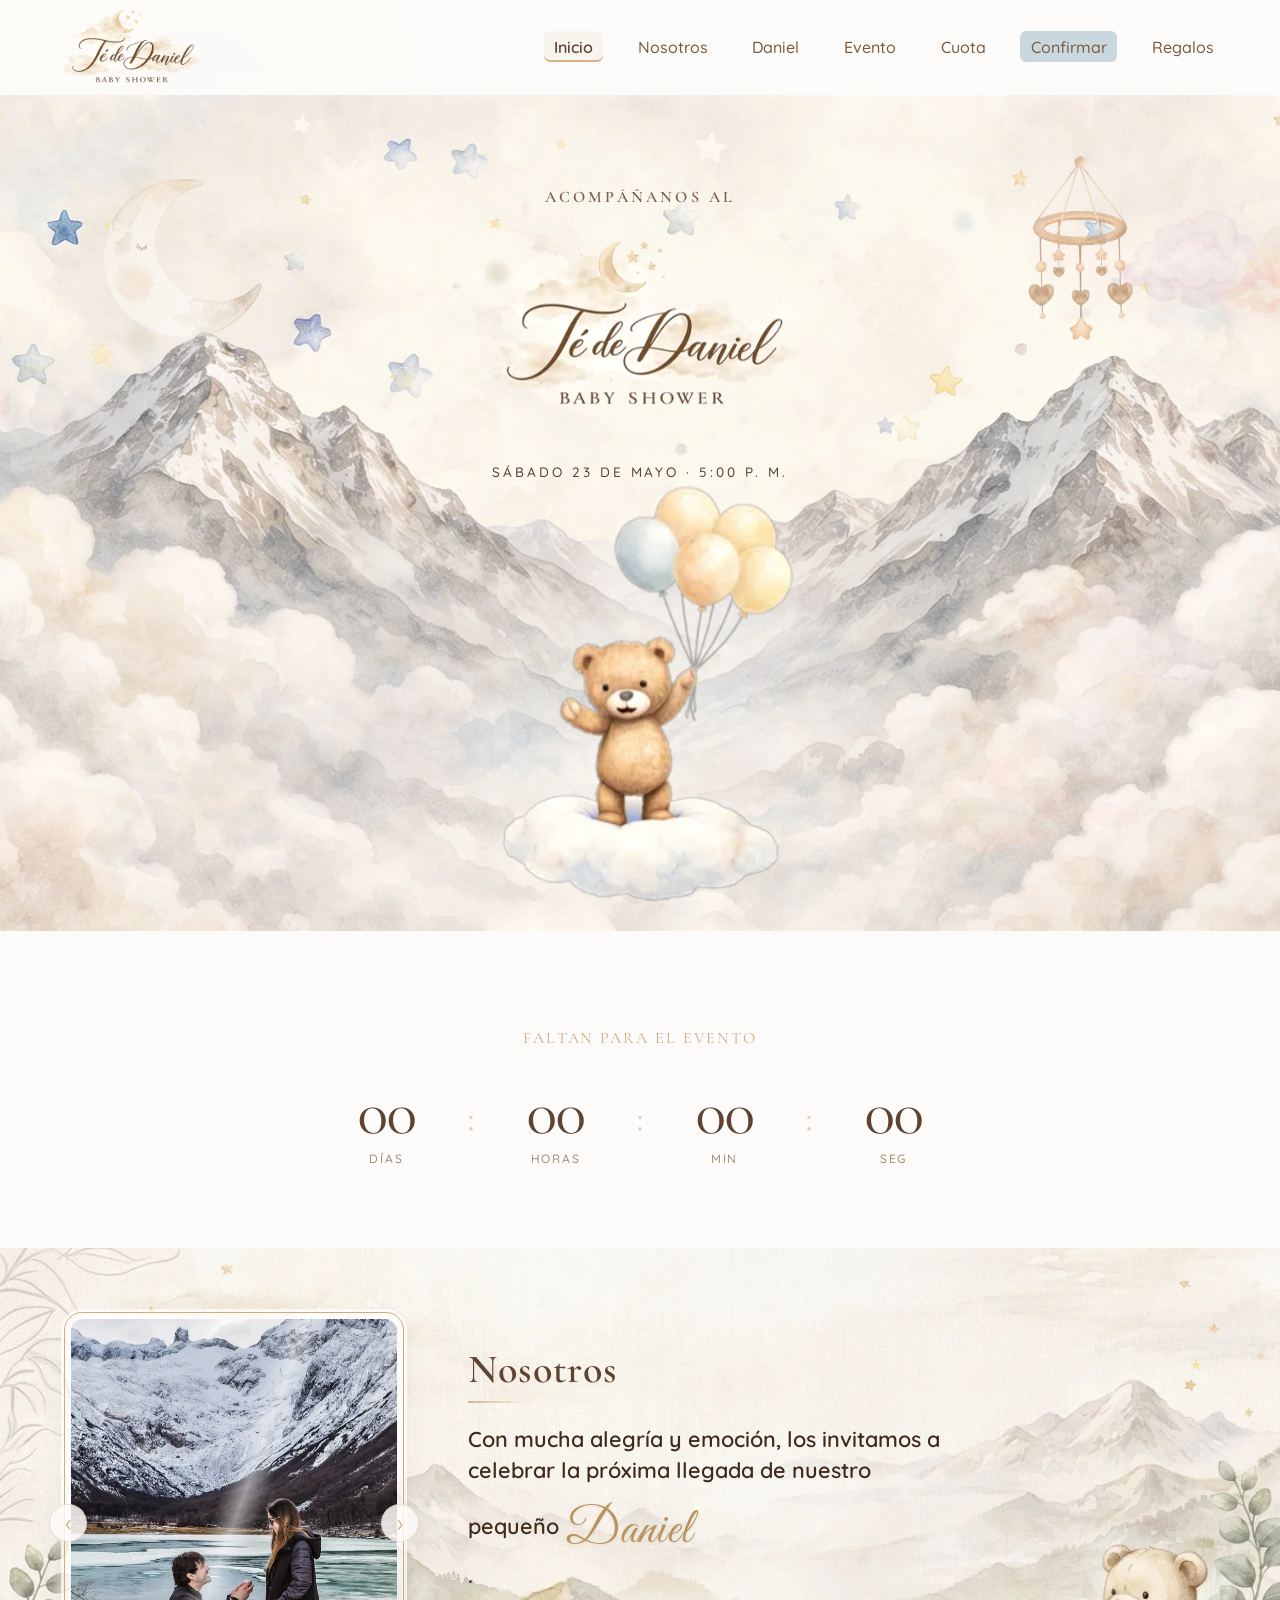
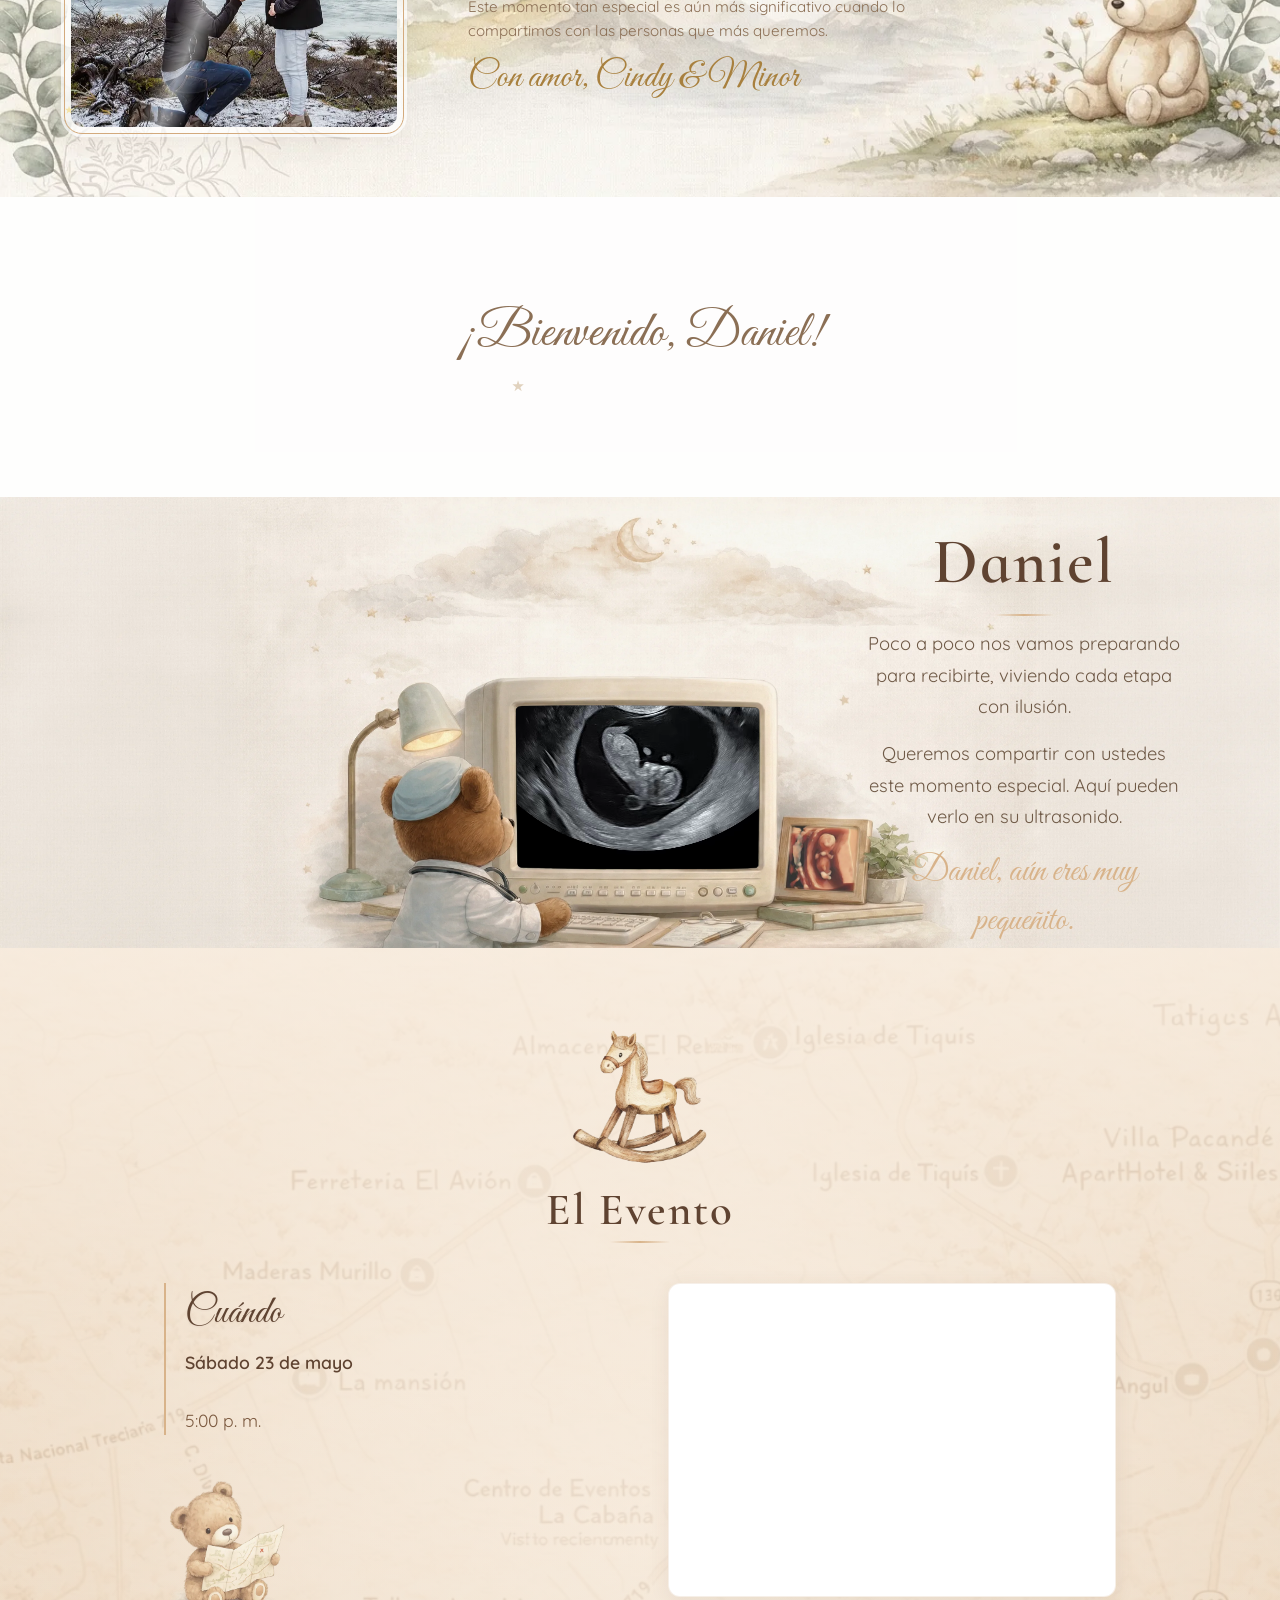
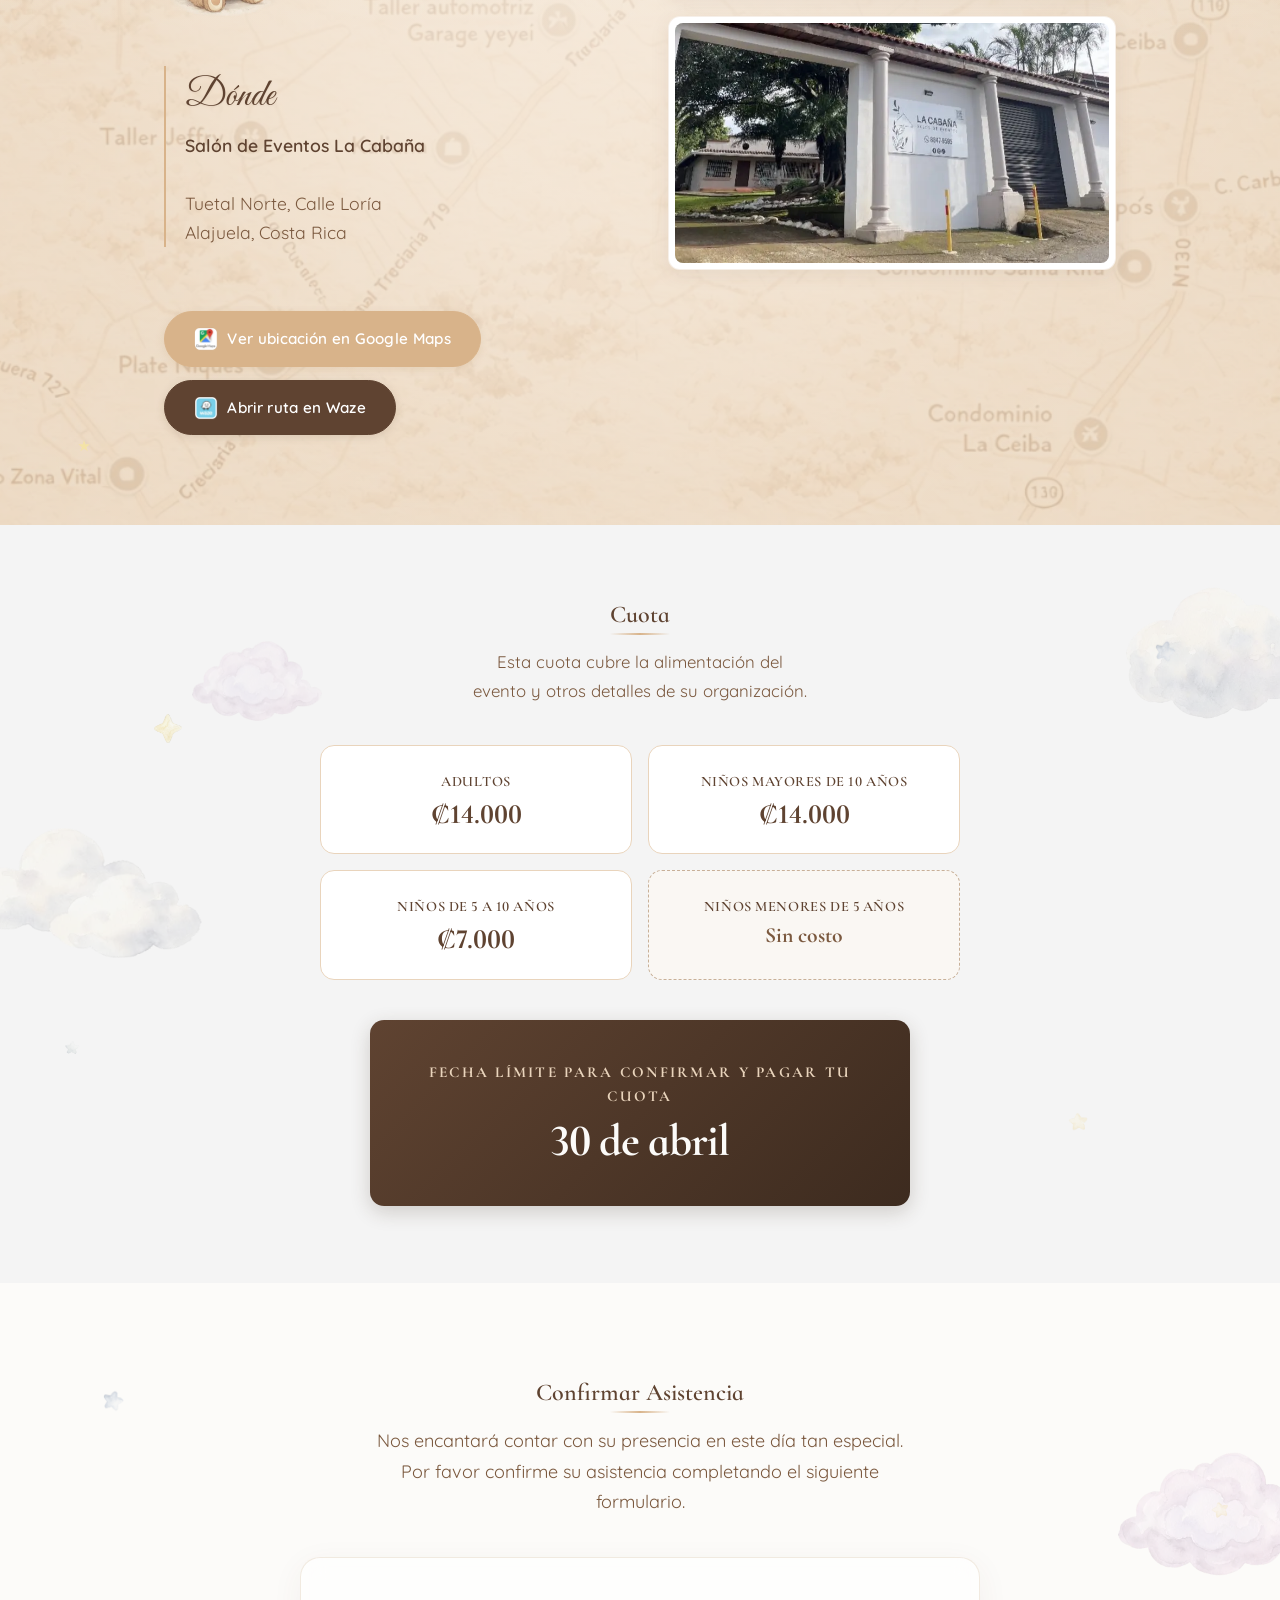
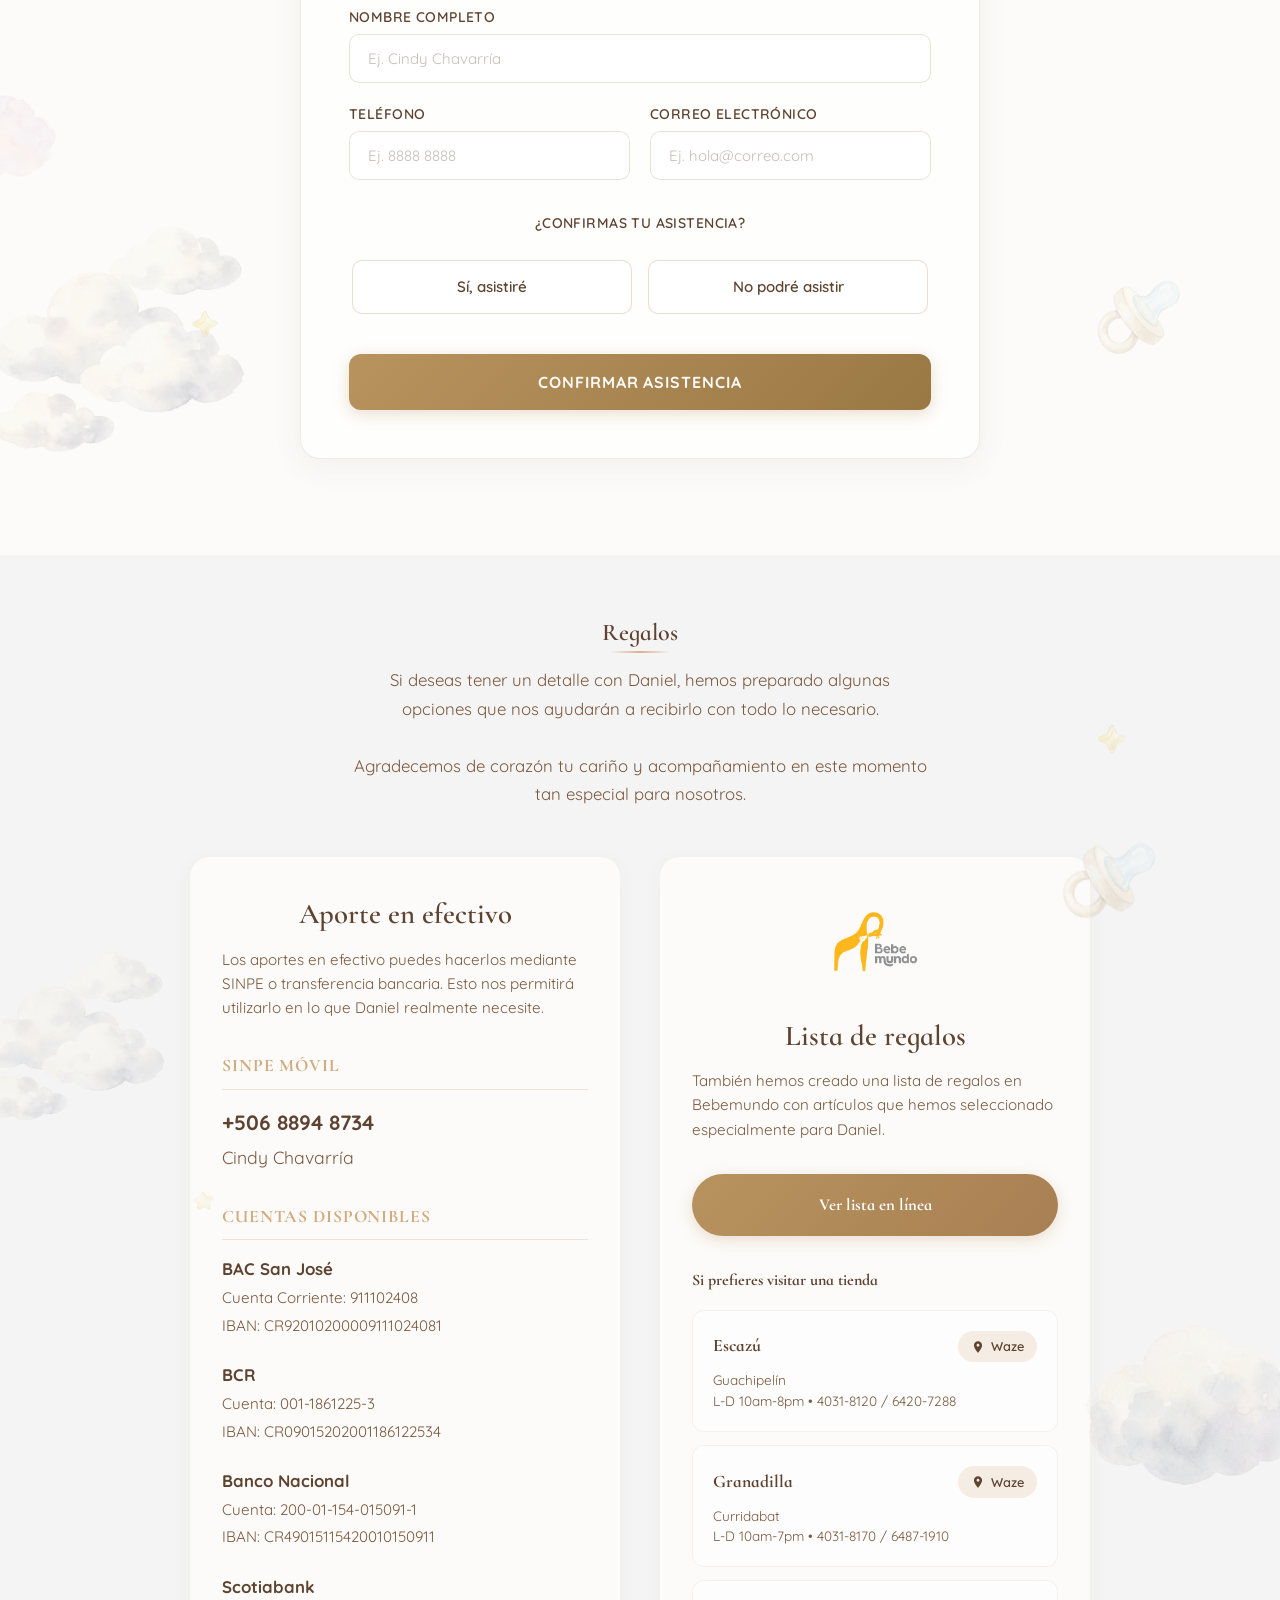
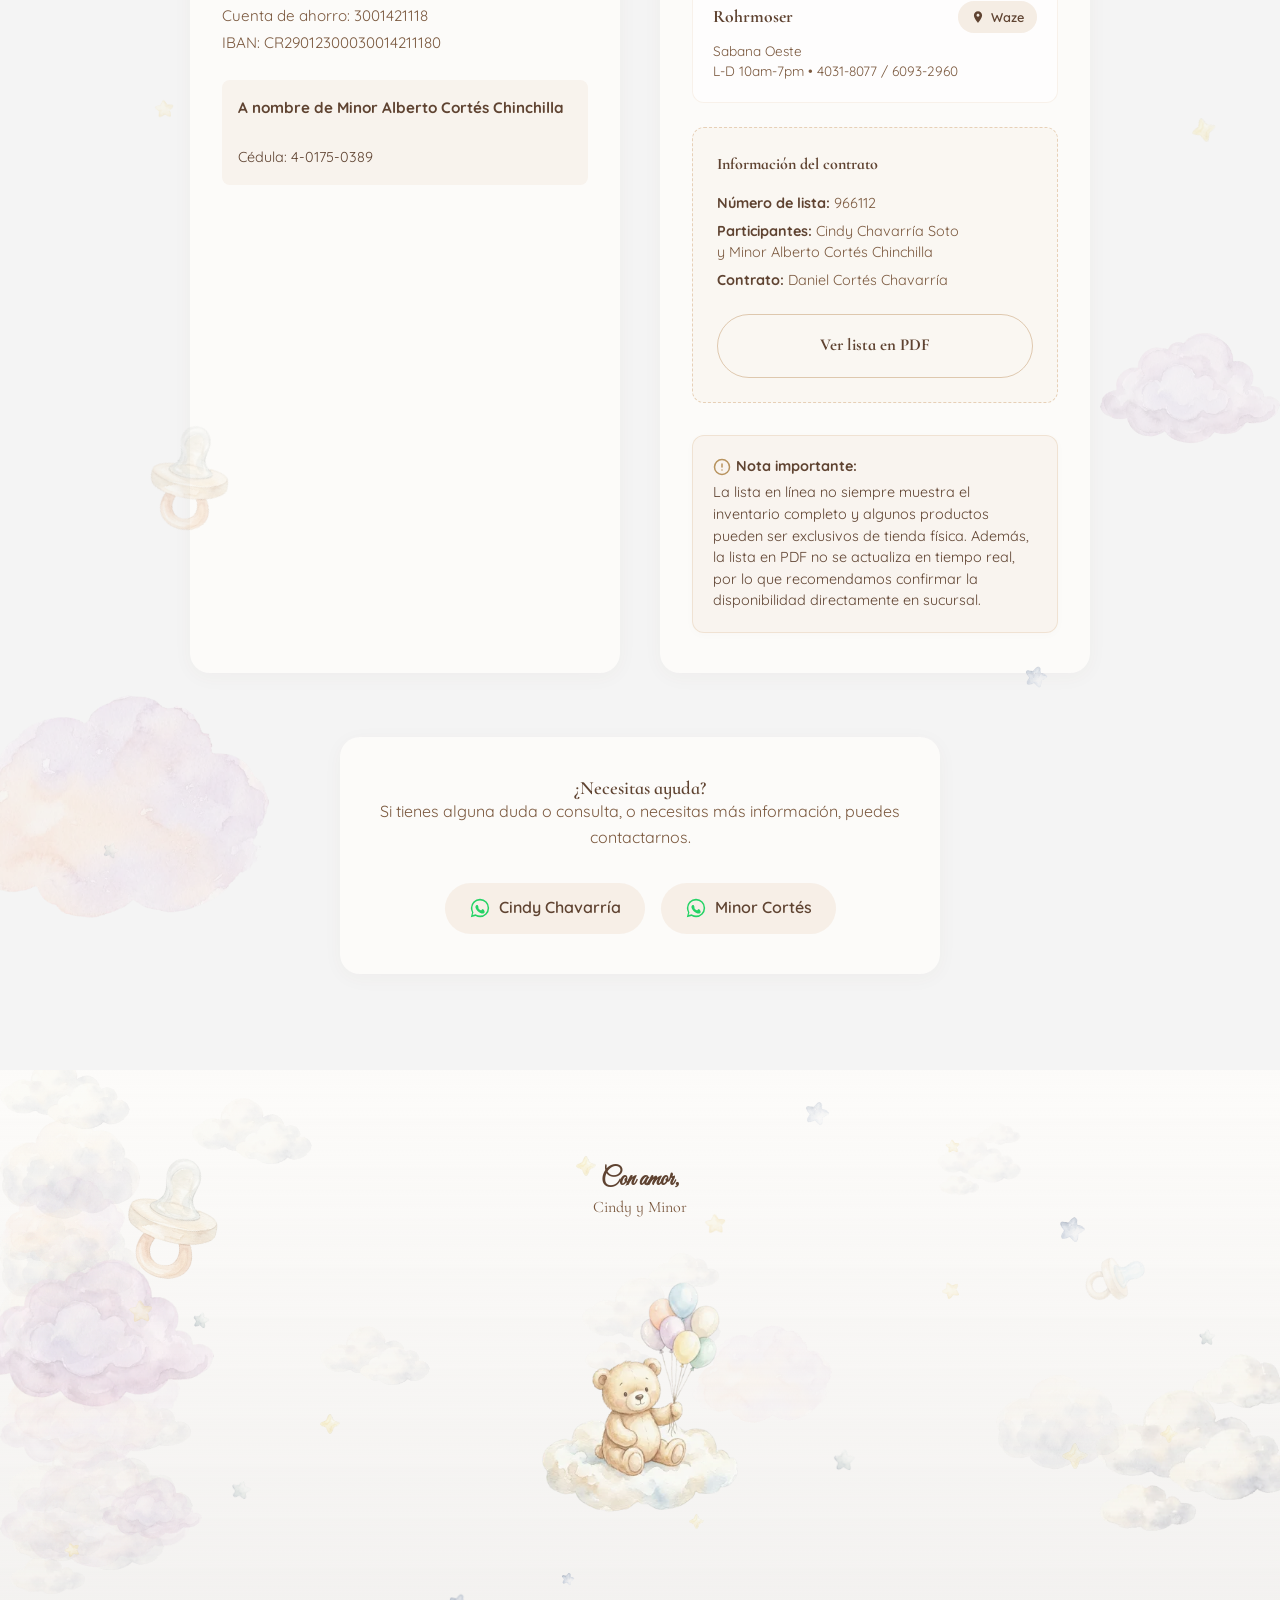
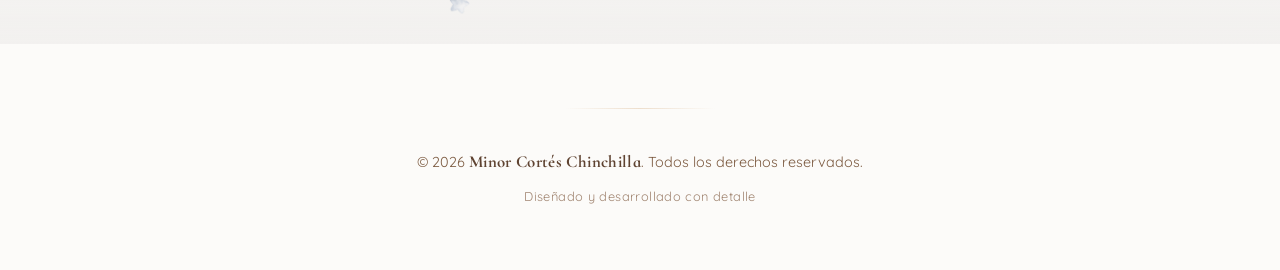
==== commit c9b24c5d: "feat: Production-ready site — full asset pipeline, animations, RSVP form, and deploy Major changes i" ====
--- a/index.html
+++ b/index.html
@@ -8,16 +8,58 @@
   <meta name="robots" content="noindex, nofollow, noarchive, noimageindex, nosnippet">
   <meta name="googlebot" content="noindex, nofollow, noarchive, noimageindex, nosnippet">
 
-  <title>Té Daniel</title>
+  <title>Té Daniel Baby Shower | Invitación</title>
+
+  <!-- Open Graph -->
+  <meta property="og:title" content="Té de Daniel - Baby Shower">
+  <meta property="og:description" content="Acompáñanos a celebrar la llegada de Daniel. Sábado 23 de mayo · 5:00 p.m.">
+  <meta property="og:image" content="https://tedaniel.minorcortes.com/assets/images/web/banner_open_graph.png">
+  <meta property="og:url" content="https://tedaniel.minorcortes.com/">
+  <meta property="og:type" content="website">
+  <meta property="og:site_name" content="Té de Daniel">
+  <meta property="og:locale" content="es_CR">
+
+  <!-- WhatsApp / General Twitter Card -->
+  <meta name="twitter:card" content="summary_large_image">
+  <meta name="twitter:title" content="Té de Daniel - Baby Shower">
+  <meta name="twitter:description" content="Acompáñanos a celebrar la llegada de Daniel. Sábado 23 de mayo · 5:00 p.m.">
+  <meta name="twitter:image" content="https://tedaniel.minorcortes.com/assets/images/web/banner_open_graph.png">
+
+  <!-- Favicons & App Icons -->
+  <link rel="icon" type="image/png" sizes="32x32" href="assets/images/web/favicon/favicon-32.png">
+  <link rel="icon" type="image/png" sizes="16x16" href="assets/images/web/favicon/favicon-16.png">
+  <link rel="apple-touch-icon" sizes="180x180" href="assets/images/web/favicon/apple-touch-icon.png">
+  <meta name="theme-color" content="#FCFBF9">
+
+  <!-- Preloads para el Fondo de "Nosotros" basado en Aspect Ratio -->
+  <link rel="preload" href="assets/images/web/bg/fondo_nosotros_con_oso_9_16.webp" as="image" media="(max-width: 599px)">
+  <link rel="preload" href="assets/images/web/bg/fondo_nosotros_con_oso.webp" as="image" media="(min-width: 1200px)">
 
   <!-- Google Fonts: Cormorant Infant (títulos), Great Vibes (acento), Quicksand (cuerpo) -->
   <link rel="preconnect" href="https://fonts.googleapis.com">
   <link rel="preconnect" href="https://fonts.gstatic.com" crossorigin>
   <link href="https://fonts.googleapis.com/css2?family=Cormorant+Infant:wght@400;600;700&family=Great+Vibes&family=Quicksand:wght@300;400;500;600&display=swap" rel="stylesheet">
 
-  <link rel="stylesheet" href="css/styles.css">
+  <link rel="stylesheet" href="css/styles.min.css">
 </head>
 <body>
+
+  <!-- =========================================================================
+       PRELOADER PREMIUM
+       ========================================================================= -->
+  <div id="premium-loader" class="premium-loader" aria-hidden="true">
+    <div class="loader-content">
+      <!-- Se usa el asset móvil optimizado cargado con ultra alta prioridad y sin lazy loading -->
+      <img src="assets/images/web/mobile/horse-01.webp" alt="" class="loader-horse" aria-hidden="true" width="105" height="105" loading="eager" fetchpriority="high">
+      <div class="loader-text-wrapper">
+        <span class="loader-text">Cargando...</span>
+        <span id="loader-percentage" class="loader-percentage">0%</span>
+      </div>
+      <div class="loader-bar-container">
+        <div id="loader-bar-fill" class="loader-bar-fill"></div>
+      </div>
+    </div>
+  </div>
 
   <!-- Capa 0: Textura base de acuarela (fijo, cubre toda la página) -->
   <div class="bg-texture" aria-hidden="true"></div>
@@ -26,7 +68,7 @@
   <header id="header" class="site-header">
     <nav class="site-nav" aria-label="Navegación principal">
       <a href="#hero" class="nav-brand">
-        <img src="assets/images/web/logo/tedaniel_logo.webp" alt="Té Daniel" class="header-logo" loading="eager">
+        <img src="assets/images/web/logo/tedaniel_logo.webp" alt="Té de Daniel" class="header-logo" loading="eager">
       </a>
 
       <!-- Botón hamburguesa para menú móvil -->
@@ -39,8 +81,11 @@
       </button>
 
       <ul id="nav-links" class="nav-links">
+        <li><a href="#hero">Inicio</a></li>
         <li><a href="#nosotros">Nosotros</a></li>
+        <li><a href="#daniel">Daniel</a></li>
         <li><a href="#evento">Evento</a></li>
+        <li><a href="#cuota">Cuota</a></li>
         <li><a href="#confirmar" class="nav-btn-cta">Confirmar</a></li>
         <li><a href="#regalos">Regalos</a></li>
       </ul>
@@ -135,6 +180,18 @@
              alt="" width="256" height="290"
              loading="eager" decoding="async">
 
+        <!-- Avión Atmosférico del Hero -->
+        <div class="hero-avion-wrapper" aria-hidden="true">
+          <div class="hero-avion-flight-path">
+            <div class="hero-avion-bobbing">
+              <picture>
+                <source media="(min-width: 768px)" srcset="assets/images/web/decor/desktop/oso_avion_800.webp">
+                <img src="assets/images/web/decor/mobile/oso_avion_400.webp" alt="" loading="lazy" decoding="async">
+              </picture>
+            </div>
+          </div>
+        </div>
+
         <!-- Nubes atmosféricas detrás del oso — base visual y profundidad -->
         <img class="hero-asset hero-asset--cloud-bear-1" src="assets/images/web/mobile/clouds-04.webp" alt="" aria-hidden="true" loading="lazy">
         <img class="hero-asset hero-asset--cloud-bear-2" src="assets/images/web/mobile/clouds-06.webp" alt="" aria-hidden="true" loading="lazy">
@@ -163,9 +220,9 @@
 
       <!-- Capa 2: Contenido principal (Animación pura de CSS en carga, ignorada por Observer) -->
       <div class="hero-content hero-reveal">
-        <p class="hero-eyebrow font-display">Estás invitado al</p>
+        <p class="hero-eyebrow font-display"><strong style="font-weight: 600;">Acompáñanos al</strong></p>
         <h1 class="hero-logo-container">
-          <img src="assets/images/web/logo/tedaniel_logo.webp" alt="Té Daniel Baby Shower" class="hero-main-logo" loading="eager">
+          <img src="assets/images/web/logo/tedaniel_logo.webp" alt="Té de Daniel Baby Shower" class="hero-main-logo" loading="eager">
         </h1>
         <p class="hero-date font-body">Sábado 23 de mayo &middot; 5:00 p. m.</p>
       </div>
@@ -181,30 +238,62 @@
 
     </section>
 
+    <!-- Puente Narrativo: Cuenta Regresiva -->
+    <section id="countdown" class="countdown-section">
+      <div class="container countdown-container reveal-fade-up delay-1">
+        <p class="countdown-eyebrow">Faltan para el evento</p>
+        <div class="countdown-timer" id="countdown-timer" data-target="2026-05-23T17:00:00-06:00">
+          <div class="time-block">
+            <span class="time-number" id="cd-days">00</span>
+            <span class="time-label">DÍAS</span>
+          </div>
+          <div class="time-separator" aria-hidden="true">:</div>
+          <div class="time-block">
+            <span class="time-number" id="cd-hours">00</span>
+            <span class="time-label">HORAS</span>
+          </div>
+          <div class="time-separator" aria-hidden="true">:</div>
+          <div class="time-block">
+            <span class="time-number" id="cd-mins">00</span>
+            <span class="time-label">MIN</span>
+          </div>
+          <div class="time-separator" aria-hidden="true">:</div>
+          <div class="time-block">
+            <span class="time-number" id="cd-secs">00</span>
+            <span class="time-label">SEG</span>
+          </div>
+        </div>
+      </div>
+    </section>
+
     <section id="nosotros" class="section-surface">
       <div class="container nosotros-layout">
 
         <!-- Foto de los padres -->
         <div class="nosotros-photo reveal-fade-up">
-          <div class="photo-frame">
-            <div class="photo-slider" id="nosotros-slider" aria-label="Fotos de Cindy y Minor">
-              <img class="photo-slider__slide photo-slider__slide--active" src="assets/images/web/nosotros/slide-00.jpg" alt="Cindy y Minor" loading="eager">
-              <img class="photo-slider__slide" src="assets/images/web/nosotros/slide-01.jpg" alt="" loading="lazy">
-              <img class="photo-slider__slide" src="assets/images/web/nosotros/slide-02.jpg" alt="" loading="lazy">
-              <img class="photo-slider__slide" src="assets/images/web/nosotros/slide-03.jpg" alt="" loading="lazy">
-              <img class="photo-slider__slide" src="assets/images/web/nosotros/slide-04.jpg" alt="" loading="lazy">
-              <img class="photo-slider__slide" src="assets/images/web/nosotros/slide-05.jpg" alt="" loading="lazy">
-              <img class="photo-slider__slide" src="assets/images/web/nosotros/slide-06.jpg" alt="" loading="lazy">
-              <img class="photo-slider__slide" src="assets/images/web/nosotros/slide-07.jpg" alt="" loading="lazy">
-              <img class="photo-slider__slide" src="assets/images/web/nosotros/slide-08.jpg" alt="" loading="lazy">
-              <img class="photo-slider__slide" src="assets/images/web/nosotros/slide-09.jpg" alt="" loading="lazy">
-              <img class="photo-slider__slide" src="assets/images/web/nosotros/slide-10.jpg" alt="" loading="lazy">
-              <img class="photo-slider__slide" src="assets/images/web/nosotros/slide-11.jpg" alt="" loading="lazy">
-              <img class="photo-slider__slide" src="assets/images/web/nosotros/slide-12.jpg" alt="" loading="lazy">
-              <img class="photo-slider__slide" src="assets/images/web/nosotros/slide-13.jpg" alt="" loading="lazy">
-              <img class="photo-slider__slide" src="assets/images/web/nosotros/slide-14.jpg" alt="" loading="lazy">
-              <img class="photo-slider__slide" src="assets/images/web/nosotros/slide-15.jpg" alt="" loading="lazy">
-            </div>
+          <div class="foto-frame">
+            <div class="foto-inner">
+              <div class="photo-slider" id="nosotros-slider" aria-label="Fotos de Cindy y Minor">
+                <img class="photo-slider__slide photo-slider__slide--active" src="assets/images/web/nosotros/slide-00.webp" alt="Cindy y Minor" loading="eager">
+                <img class="photo-slider__slide" src="assets/images/web/nosotros/slide-01.webp" alt="" loading="lazy">
+                <img class="photo-slider__slide" src="assets/images/web/nosotros/slide-02.webp" alt="" loading="lazy">
+                <img class="photo-slider__slide" src="assets/images/web/nosotros/slide-03.webp" alt="" loading="lazy">
+                <img class="photo-slider__slide" src="assets/images/web/nosotros/slide-04.webp" alt="" loading="lazy">
+                <img class="photo-slider__slide" src="assets/images/web/nosotros/slide-05.webp" alt="" loading="lazy">
+                <img class="photo-slider__slide" src="assets/images/web/nosotros/slide-06.webp" alt="" loading="lazy">
+                <img class="photo-slider__slide" src="assets/images/web/nosotros/slide-07.webp" alt="" loading="lazy">
+                <img class="photo-slider__slide" src="assets/images/web/nosotros/slide-08.webp" alt="" loading="lazy">
+                <img class="photo-slider__slide" src="assets/images/web/nosotros/slide-09.webp" alt="" loading="lazy">
+                <img class="photo-slider__slide" src="assets/images/web/nosotros/slide-10.webp" alt="" loading="lazy">
+                <img class="photo-slider__slide" src="assets/images/web/nosotros/slide-11.webp" alt="" loading="lazy">
+                <img class="photo-slider__slide" src="assets/images/web/nosotros/slide-12.webp" alt="" loading="lazy">
+                <img class="photo-slider__slide" src="assets/images/web/nosotros/slide-13.webp" alt="" loading="lazy">
+                <img class="photo-slider__slide" src="assets/images/web/nosotros/slide-14.webp" alt="" loading="lazy">
+                <img class="photo-slider__slide" src="assets/images/web/nosotros/slide-15.webp" alt="" loading="lazy">
+              </div>
+            </div>
+            <button class="slider-arrow prev" aria-label="Anterior foto">‹</button>
+            <button class="slider-arrow next" aria-label="Siguiente foto">›</button>
           </div>
         </div>
 
@@ -214,7 +303,7 @@
           <div class="section-divider reveal-fade-up delay-1" aria-hidden="true"></div>
           
           <p class="nosotros-highlight reveal-fade-up delay-2">
-            Con mucha alegría y emoción, los invitamos a celebrar la próxima llegada de nuestro pequeño <span class="highlight-name">Daniel</span>.
+            Con mucha alegría y emoción, los invitamos a celebrar la próxima llegada de nuestro <span class="nowrap-desktop">pequeño <span class="highlight-name">Daniel</span></span>.
           </p>
           
           <p class="nosotros-message reveal-fade-up delay-3">
@@ -226,19 +315,6 @@
           </p>
         </div>
 
-        <!-- Motivo decorativo: osito acuarela -->
-        <img class="decor decor--nosotros reveal-fade"
-             src="assets/images/web/mobile/bear-05.webp"
-             srcset="assets/images/web/mobile/bear-05.webp 256w,
-                     assets/images/web/tablet/bear-05.webp 384w,
-                     assets/images/web/desktop/bear-05.webp 512w"
-             sizes="(max-width: 767px) 80px,
-                    (max-width: 1279px) 90px,
-                    140px"
-             alt="" aria-hidden="true"
-             width="256" height="256"
-             loading="lazy" decoding="async">
-
       </div>
 
       <!-- Estrellas decorativas -->
@@ -246,88 +322,614 @@
       <svg class="star star--xs star--nos-2" viewBox="0 0 24 24" aria-hidden="true"><path d="M12 2l2.4 7.2H22l-6 4.8 2.4 7.2L12 16.4l-6 4.8 2.4-7.2-6-4.8h7.6z" fill="currentColor"/></svg>
     </section>
 
-    <section id="daniel" class="section-default">
-      <div class="container">
-        <h2 class="font-display reveal-fade-up">Sobre Daniel</h2>
-      </div>
-      <!-- Motivos decorativos -->
-      <img class="decor decor--daniel-chupeta"
-           src="assets/images/web/mobile/chupeta-01.webp"
-           srcset="assets/images/web/mobile/chupeta-01.webp 256w,
-                   assets/images/web/tablet/chupeta-01.webp 384w,
-                   assets/images/web/desktop/chupeta-01.webp 512w"
-           sizes="(max-width: 767px) 70px,
-                  (max-width: 1279px) 100px,
-                  120px"
-           alt="" aria-hidden="true"
-           width="256" height="256"
-           loading="lazy" decoding="async">
-      <img class="decor decor--daniel-star"
-           src="assets/images/web/mobile/stars-02.webp"
-           srcset="assets/images/web/mobile/stars-02.webp 96w,
-                   assets/images/web/tablet/stars-02.webp 192w,
-                   assets/images/web/desktop/stars-02.webp 192w"
-           sizes="(max-width: 767px) 50px,
-                  (max-width: 1279px) 70px,
-                  90px"
-           alt="" aria-hidden="true"
-           width="192" height="192"
-           loading="lazy" decoding="async">
-      <!-- Estrellas decorativas -->
-      <svg class="star star--xs star--dan-1" viewBox="0 0 24 24" aria-hidden="true"><path d="M12 2l2.4 7.2H22l-6 4.8 2.4 7.2L12 16.4l-6 4.8 2.4-7.2-6-4.8h7.6z" fill="currentColor"/></svg>
-      <svg class="star star--sm star--dan-2" viewBox="0 0 24 24" aria-hidden="true"><path d="M12 2l2.4 7.2H22l-6 4.8 2.4 7.2L12 16.4l-6 4.8 2.4-7.2-6-4.8h7.6z" fill="currentColor"/></svg>
-      <svg class="star star--xs star--dan-3" viewBox="0 0 24 24" aria-hidden="true"><path d="M12 2l2.4 7.2H22l-6 4.8 2.4 7.2L12 16.4l-6 4.8 2.4-7.2-6-4.8h7.6z" fill="currentColor"/></svg>
+    <!-- Cuenta regresiva nacimiento Daniel -->
+    <section id="birth-countdown" class="birth-countdown-section reveal-fade-up">
+      <div class="birth-countdown-container">
+        <p class="birth-countdown-eyebrow font-body">Faltan</p>
+        <div class="birth-countdown-numbers font-display">
+          <span class="count-weeks" id="birth-weeks">0</span><span class="birth-countdown-unit" id="birth-weeks-unit">semanas</span>
+          <span class="birth-countdown-sep">y</span>
+          <span class="count-days" id="birth-days">0</span><span class="birth-countdown-unit" id="birth-days-unit">días</span>
+        </div>
+        <p class="birth-countdown-message">para que conozcamos a Daniel</p>
+      </div>
+      <!-- Estrellas decorativas leves -->
+      <svg class="star star--sm star--bc-1" viewBox="0 0 24 24" aria-hidden="true"><path d="M12 2l2.4 7.2H22l-6 4.8 2.4 7.2L12 16.4l-6 4.8 2.4-7.2-6-4.8h7.6z" fill="currentColor"/></svg>
     </section>
 
+    <section id="daniel" class="daniel-section daniel-section--full">
+
+      <!-- Texto superpuesto -->
+      <div class="daniel-overlay-text reveal-fade-up">
+        <h2 class="daniel-title font-display">Daniel</h2>
+        <div class="section-divider" aria-hidden="true"></div>
+
+        <p class="daniel-body font-body">
+          Poco a poco nos vamos preparando para recibirte, viviendo cada etapa con ilusión.
+        </p>
+
+        <p class="daniel-body font-body">
+          Queremos compartir con ustedes este momento especial.
+          Aquí pueden verlo en su ultrasonido.
+        </p>
+
+        <p class="daniel-punchline font-script">
+          Daniel, aún eres muy pequeñito.
+        </p>
+      </div>
+
+      <!-- Imagen + video -->
+      <div class="daniel-visual">
+        <div class="daniel-monitor__wrapper">
+
+          <video class="daniel-monitor__video"
+                 autoplay loop muted playsinline
+                 poster="assets/images/web/daniel/ultrasonido_poster.jpg">
+            <source src="assets/images/web/daniel/daniel_ultrasonido.webm" type="video/webm">
+            <source src="assets/images/web/daniel/daniel_ultrasonido.mp4" type="video/mp4">
+          </video>
+
+          <picture>
+            <source media="(max-width: 1199px)"
+                    srcset="assets/images/web/daniel/daniel_overlay_expanded_top.webp"
+                    type="image/webp">
+            <img class="daniel-monitor__overlay"
+                 src="assets/images/web/daniel/daniel_overlay_expanded.webp"
+                 alt="Oso doctor revisando ultrasonido de Daniel"
+                 loading="lazy" decoding="async"
+                 width="4356" height="1536">
+          </picture>
+
+        </div>
+      </div>
+
+    </section>
+
     <section id="evento" class="section-accent">
-      <div class="container">
-        <h2 class="font-display reveal-fade-up">El Evento</h2>
-      </div>
-      <!-- Motivo decorativo: caballo balancín -->
-      <img class="decor decor--evento-horse"
-           src="assets/images/web/mobile/horse-01.webp"
-           srcset="assets/images/web/mobile/horse-01.webp 256w,
-                   assets/images/web/tablet/horse-01.webp 384w,
-                   assets/images/web/desktop/horse-01.webp 512w"
-           sizes="(max-width: 767px) 100px,
-                  (max-width: 1279px) 140px,
-                  180px"
-           alt="" aria-hidden="true"
-           width="256" height="256"
-           loading="lazy" decoding="async">
+      <div class="container evt-container">
+
+        <!-- 1. Caballito animado centrado arriba -->
+        <div class="evt-horse-wrapper reveal-fade-up">
+          <img class="decor--evento-top"
+               src="assets/images/web/mobile/horse-01.webp"
+               srcset="assets/images/web/mobile/horse-01.webp 256w,
+                       assets/images/web/tablet/horse-01.webp 384w,
+                       assets/images/web/desktop/horse-01.webp 512w"
+               sizes="(max-width: 767px) 100px,
+                      (max-width: 1279px) 140px,
+                      180px"
+               alt="" aria-hidden="true"
+               width="256" height="256"
+               loading="lazy" decoding="async">
+        </div>
+
+        <!-- 2. Título -->
+        <h2 class="font-display evt-title reveal-fade-up">El Evento</h2>
+        <div class="section-divider reveal-fade-up delay-1" aria-hidden="true"></div>
+
+        <!-- Bear móvil/tablet: centrado, visible solo en <992px -->
+        <div class="evt-oso-wrap evt-oso-wrap--mobile" aria-hidden="true">
+          <img src="assets/images/web/desktop/oso_mapa_seccion_evento.webp" class="evt-oso-decor" alt="" loading="lazy" decoding="async">
+        </div>
+
+        <!-- 3. Grid: Info + Visuales -->
+        <div class="evt-grid reveal-fade-up delay-1">
+
+          <!-- Columna izquierda: Información del evento -->
+          <div class="evt-info">
+            <div class="evt-block">
+              <p class="evt-label font-script">Cuándo</p>
+              <p class="evt-value"><strong>Sábado 23 de mayo</strong><br>5:00 p. m.</p>
+            </div>
+
+            <!-- Bear desktop: visible solo en ≥992px (entre Cuándo y Dónde) -->
+            <div class="evt-oso-wrap evt-oso-wrap--desktop" aria-hidden="true">
+              <img src="assets/images/web/desktop/oso_mapa_seccion_evento.webp" class="evt-oso-decor" alt="" loading="lazy" decoding="async">
+            </div>
+
+            <div class="evt-block">
+              <p class="evt-label font-script">Dónde</p>
+              <p class="evt-value"><strong>Salón de Eventos La Cabaña</strong><br>Tuetal Norte, Calle Loría<br>Alajuela, Costa Rica</p>
+            </div>
+
+            <!-- Botones de navegación -->
+            <div class="evt-actions">
+              <a href="https://www.google.co.cr/maps/place/Centro+de+Eventos+La+Caba%C3%B1a/@10.0426578,-84.221546,17z/data=!3m1!4b1!4m6!3m5!1s0x8fa0f7a7fc00d109:0xcdf87294fcfafeee!8m2!3d10.0426525!4d-84.2189711!16s%2Fg%2F11w5bj2kb0?entry=ttu"
+                 target="_blank" rel="noopener" class="evt-btn evt-btn--maps">
+                <img class="evt-btn-logo" src="assets/images/web/logo/logo_google_maps.webp" alt="" aria-hidden="true" width="24" height="24">
+                Ver ubicación en Google Maps
+              </a>
+              <a href="https://waze.com/ul/hd1u15s1u3"
+                 target="_blank" rel="noopener" class="evt-btn evt-btn--waze">
+                <img class="evt-btn-logo" src="assets/images/web/logo/logo_waze.webp" alt="" aria-hidden="true" width="24" height="24">
+                Abrir ruta en Waze
+              </a>
+            </div>
+          </div>
+
+          <!-- Columna derecha: Mapa + Foto -->
+          <div class="evt-visuals">
+            <div class="evt-map">
+              <iframe
+                src="https://www.google.com/maps?q=10.04266449046373,-84.21896579822014&z=16&output=embed"
+                width="100%"
+                height="300"
+                style="border:0;"
+                loading="lazy"
+                referrerpolicy="no-referrer-when-downgrade"
+                title="Ubicación Salón de Eventos La Cabaña">
+              </iframe>
+            </div>
+            <div class="evt-photo-wrapper">
+              <img src="assets/images/web/desktop/foto_entrada_la_cabana.webp"
+                   alt="Entrada del Salón de Eventos La Cabaña"
+                   class="evt-photo" loading="lazy" decoding="async">
+            </div>
+          </div>
+
+        </div>
+      </div>
+
       <!-- Estrellas decorativas -->
       <svg class="star star--sm star--evt-1" viewBox="0 0 24 24" aria-hidden="true"><path d="M12 2l2.4 7.2H22l-6 4.8 2.4 7.2L12 16.4l-6 4.8 2.4-7.2-6-4.8h7.6z" fill="currentColor"/></svg>
       <svg class="star star--xs star--evt-2" viewBox="0 0 24 24" aria-hidden="true"><path d="M12 2l2.4 7.2H22l-6 4.8 2.4 7.2L12 16.4l-6 4.8 2.4-7.2-6-4.8h7.6z" fill="currentColor"/></svg>
+
     </section>
 
-    <section id="confirmar" class="section-surface">
+    <section id="cuota" class="section-default">
       <div class="container">
-        <h2 class="font-display reveal-fade-up">Confirmar Asistencia</h2>
-      </div>
-      <!-- Estrellas decorativas -->
-      <svg class="star star--xs star--cfm-1" viewBox="0 0 24 24" aria-hidden="true"><path d="M12 2l2.4 7.2H22l-6 4.8 2.4 7.2L12 16.4l-6 4.8 2.4-7.2-6-4.8h7.6z" fill="currentColor"/></svg>
-      <svg class="star star--sm star--cfm-2" viewBox="0 0 24 24" aria-hidden="true"><path d="M12 2l2.4 7.2H22l-6 4.8 2.4 7.2L12 16.4l-6 4.8 2.4-7.2-6-4.8h7.6z" fill="currentColor"/></svg>
+        <h2 class="font-display reveal-fade-up text-center">Cuota</h2>
+        <div class="section-divider reveal-fade-up"></div>
+        <p class="costos-intro reveal-fade-up text-center">
+          Esta cuota cubre la alimentación del evento y otros detalles de su organización.
+        </p>
+
+        <div class="costos-grid reveal-fade-up">
+          <div class="costo-card">
+            <span class="costo-category">Adultos</span>
+            <span class="costo-amount">₡14.000</span>
+          </div>
+          <div class="costo-card">
+            <span class="costo-category">Niños mayores de 10 años</span>
+            <span class="costo-amount">₡14.000</span>
+          </div>
+          <div class="costo-card">
+            <span class="costo-category">Niños de 5 a 10 años</span>
+            <span class="costo-amount">₡7.000</span>
+          </div>
+          <div class="costo-card costo-card--free">
+            <span class="costo-category">Niños menores de 5 años</span>
+            <span class="costo-amount">Sin costo</span>
+          </div>
+        </div>
+
+        <div class="costos-deadline reveal-fade-up">
+          <div class="deadline-text">
+            <span class="deadline-label">Fecha límite para confirmar y pagar tu cuota</span>
+            <span class="deadline-date font-display">30 de abril</span>
+          </div>
+        </div>
+      </div>
+
+      <!-- Sistema Decorativo Cuota (Reforzado) -->
+      <img class="decor decor-cuota-nube-izq"
+           src="assets/images/web/decor/desktop/clouds-03.webp"
+           srcset="assets/images/web/decor/mobile/clouds-03.webp 300w,
+                   assets/images/web/decor/tablet/clouds-03.webp 500w,
+                   assets/images/web/decor/desktop/clouds-03.webp 800w"
+           sizes="(max-width: 479px) 120px, (max-width: 991px) 140px, 240px"
+           alt="" aria-hidden="true" loading="lazy" decoding="async">
+           
+      <img class="decor decor-cuota-nube-der"
+           src="assets/images/web/decor/desktop/clouds-04.webp"
+           srcset="assets/images/web/decor/mobile/clouds-04.webp 300w,
+                   assets/images/web/decor/tablet/clouds-04.webp 500w,
+                   assets/images/web/decor/desktop/clouds-04.webp 800w"
+           sizes="(max-width: 479px) 100px, (max-width: 991px) 110px, 180px"
+           alt="" aria-hidden="true" loading="lazy" decoding="async">
+
+      <img class="decor decor-cuota-nube-sup"
+           src="assets/images/web/decor/desktop/clouds-05.webp"
+           srcset="assets/images/web/decor/mobile/clouds-05.webp 300w,
+                   assets/images/web/decor/tablet/clouds-05.webp 500w,
+                   assets/images/web/decor/desktop/clouds-05.webp 800w"
+           sizes="(max-width: 479px) 100px, (max-width: 991px) 100px, 130px"
+           alt="" aria-hidden="true" loading="lazy" decoding="async">
+           
+      <img class="decor decor-cuota-star-1" src="assets/images/web/decor/desktop/stars-02.webp" alt="" aria-hidden="true" loading="lazy" decoding="async">
+      <img class="decor decor-cuota-star-2" src="assets/images/web/decor/desktop/stars-03.webp" alt="" aria-hidden="true" loading="lazy" decoding="async">
+      <img class="decor decor-cuota-star-3" src="assets/images/web/decor/desktop/stars-04.webp" alt="" aria-hidden="true" loading="lazy" decoding="async">
+      <img class="decor decor-cuota-star-4" src="assets/images/web/decor/desktop/stars-05.webp" alt="" aria-hidden="true" loading="lazy" decoding="async">
+    </section>
+
+    <section id="confirmar" class="section-surface rsvp-wrapper">
+      <div class="container">
+        <h2 class="font-display reveal-fade-up text-center">Confirmar Asistencia</h2>
+        <div class="section-divider reveal-fade-up"></div>
+        <p class="rsvp-intro reveal-fade-up text-center">
+          Nos encantará contar con su presencia en este día tan especial.<br>
+          Por favor confirme su asistencia completando el siguiente formulario.
+        </p>
+
+        <form id="rsvp-form" class="rsvp-form reveal-fade-up">
+          <!-- HONEYPOT -->
+          <div class="hidden-field" aria-hidden="true" style="display:none;">
+            <label for="honeypot">No llenar esto</label>
+            <input type="text" id="honeypot" name="honeypot" tabindex="-1" autocomplete="off">
+          </div>
+          <input type="hidden" id="timestamp" name="timestamp" value="">
+
+          <!-- BÁSICOS -->
+          <fieldset class="rsvp-fieldset">
+            <div class="input-wrapper">
+              <label for="name" class="label-title">Nombre completo</label>
+              <input type="text" id="name" name="name" class="form-input" required placeholder="Ej. Cindy Chavarría">
+            </div>
+            <div class="input-row">
+              <div class="input-wrapper">
+                <label for="phone" class="label-title">Teléfono</label>
+                <input type="tel" id="phone" name="phone" class="form-input" required placeholder="Ej. 8888 8888">
+              </div>
+              <div class="input-wrapper">
+                <label for="email" class="label-title">Correo electrónico</label>
+                <input type="email" id="email" name="email" class="form-input" required placeholder="Ej. hola@correo.com">
+              </div>
+            </div>
+          </fieldset>
+
+          <!-- ASISTENCIA -->
+          <fieldset class="rsvp-fieldset">
+            <label class="label-title text-center">¿Confirmas tu asistencia?</label>
+            <div class="radio-group">
+              <label class="radio-label">
+                <input type="radio" name="attendance" value="yes" required>
+                <span class="btn btn-outline btn-radio">Sí, asistiré</span>
+              </label>
+              <label class="radio-label">
+                <input type="radio" name="attendance" value="no" required>
+                <span class="btn btn-outline btn-radio">No podré asistir</span>
+              </label>
+            </div>
+          </fieldset>
+
+          <!-- CANTIDADES Y NOMBRES -->
+          <div id="rsvp-quantities" class="rsvp-details hidden">
+            <p class="label-title text-center">¿Quiénes asisten?</p>
+            
+            <div class="qty-section" data-cat="adults">
+              <div class="qty-header">
+                <div class="qty-info">
+                  <span class="font-display">Adultos</span>
+                  <span class="qty-price">₡14.000</span>
+                </div>
+                <div class="qty-controls">
+                  <button type="button" class="btn-qty btn-minus" aria-label="Restar adulto">-</button>
+                  <label for="qty-adults" class="sr-only">Cantidad de adultos</label>
+                  <input type="number" id="qty-adults" name="adults_count" class="qty-input" min="0" max="8" value="0" readonly>
+                  <button type="button" class="btn-qty btn-plus" aria-label="Sumar adulto">+</button>
+                </div>
+              </div>
+              <div id="names-adults" class="names-container"></div>
+            </div>
+
+            <div class="qty-section" data-cat="kids_older">
+              <div class="qty-header">
+                <div class="qty-info">
+                  <span class="font-display">Niños (Mayores de 10 años)</span>
+                  <span class="qty-price">₡14.000 <small>(Plato completo)</small></span>
+                </div>
+                <div class="qty-controls">
+                  <button type="button" class="btn-qty btn-minus" aria-label="Restar niño">-</button>
+                  <label for="qty-kids-older" class="sr-only">Cantidad de niños mayores</label>
+                  <input type="number" id="qty-kids-older" name="kids_older_count" class="qty-input" min="0" max="8" value="0" readonly>
+                  <button type="button" class="btn-qty btn-plus" aria-label="Sumar niño">+</button>
+                </div>
+              </div>
+              <div id="names-kids-older" class="names-container"></div>
+            </div>
+
+            <div class="qty-section" data-cat="kids_mid">
+              <div class="qty-header">
+                <div class="qty-info">
+                  <span class="font-display">Niños (5 a 10 años)</span>
+                  <span class="qty-price">₡7.000 <small>(Pagan 50%)</small></span>
+                </div>
+                <div class="qty-controls">
+                  <button type="button" class="btn-qty btn-minus" aria-label="Restar niño">-</button>
+                  <label for="qty-kids-mid" class="sr-only">Cantidad de niños 5 a 10</label>
+                  <input type="number" id="qty-kids-mid" name="kids_mid_count" class="qty-input" min="0" max="8" value="0" readonly>
+                  <button type="button" class="btn-qty btn-plus" aria-label="Sumar niño">+</button>
+                </div>
+              </div>
+              <div id="names-kids-mid" class="names-container"></div>
+            </div>
+
+            <div class="qty-section" data-cat="kids_young">
+              <div class="qty-header">
+                <div class="qty-info">
+                  <span class="font-display">Niños (Menores de 5)</span>
+                  <span class="qty-price">Sin costo</span>
+                </div>
+                <div class="qty-controls">
+                  <button type="button" class="btn-qty btn-minus" aria-label="Restar niño">-</button>
+                  <label for="qty-kids-young" class="sr-only">Cantidad de niños menores</label>
+                  <input type="number" id="qty-kids-young" name="kids_young_count" class="qty-input" min="0" max="8" value="0" readonly>
+                  <button type="button" class="btn-qty btn-plus" aria-label="Sumar niño">+</button>
+                </div>
+              </div>
+              <div id="names-kids-young" class="names-container"></div>
+            </div>
+
+            <div class="rsvp-total-bar">
+              <span class="total-label font-display">Cuota total:</span>
+              <span class="total-amount font-display" id="rsvp-total">₡0</span>
+              <input type="hidden" id="total-hidden" name="total" value="0">
+            </div>
+          </div>
+
+          <div class="rsvp-submit">
+            <button type="submit" id="btn-submit" class="btn btn-primary form-btn-block">
+              <span class="btn-text">Confirmar Asistencia</span>
+              <span class="btn-loader hidden"><svg class="spinner" viewBox="0 0 50 50"><circle class="path" cx="25" cy="25" r="20" fill="none" stroke-width="5"></circle></svg></span>
+            </button>
+            <p id="rsvp-status" class="rsvp-status hidden"></p>
+
+            <!-- BLOQUE IMPORTANTE PAGO (Visible via JS) -->
+            <div id="rsvp-payment-note" class="rsvp-payment-note hidden">
+              <h4 class="font-display">Importante</h4>
+              <p class="payment-note-text">Por favor envíanos el comprobante de pago correspondiente al monto total según la cantidad de personas que asistirán.</p>
+              <p class="whatsapp-prompt">Puedes enviarlo por WhatsApp a cualquiera de los siguientes contactos:</p>
+              <div class="payment-whatsapp-buttons">
+                <a href="https://wa.me/50688948734?text=Hola,%20ya%20complet%C3%A9%20el%20formulario%20del%20baby%20shower.%20Te%20env%C3%ADo%20el%20comprobante%20de%20pago." target="_blank" rel="noopener noreferrer" class="contacto-btn">
+                  <svg viewBox="0 0 24 24" aria-hidden="true" width="20" height="20" fill="currentColor"><path d="M12.031 2.012A9.957 9.957 0 002.007 12a10.05 10.05 0 001.35 4.966L2 22l5.174-1.341A9.97 9.97 0 0012.031 22a9.965 9.965 0 009.962-10 9.965 9.965 0 00-9.962-9.988zm0 18.287c-1.558 0-3.093-.422-4.428-1.22l-.317-.188-3.295.854.873-3.18-.21-.334A8.254 8.254 0 013.714 12c0-4.576 3.738-8.3 8.318-8.3a8.217 8.217 0 018.27 8.288 8.25 8.25 0 01-8.27 8.311zm4.562-6.223c-.252-.125-1.488-.732-1.717-.816-.23-.083-.398-.125-.566.125-.168.25-.65 .816-.797.982-.147.166-.294.187-.546.062-1.123-.563-2.072-1.077-2.871-2.479-.084-.146.084-.125.325-.584.084-.167.042-.313-.021-.438-.063-.125-.566-1.354-.775-1.854-.204-.49-.413-.423-.566-.431h-.482c-.168 0-.441.063-.672.313-.23.25-.882.854-.882 2.083s.903 2.416 1.029 2.583c.125.167 1.777 2.75 4.306 3.833 1.5.646 2.096.71 2.846.594.514-.084 1.488-.604 1.698-1.188.21-.583.21-1.083.147-1.188-.062-.104-.23-.166-.482-.291z"/></svg>
+                  <span>Cindy Chavarría</span>
+                </a>
+                <a href="https://wa.me/50683417236?text=Hola,%20ya%20complet%C3%A9%20el%20formulario%20del%20baby%20shower.%20Te%20env%C3%ADo%20el%20comprobante%20de%20pago." target="_blank" rel="noopener noreferrer" class="contacto-btn">
+                  <svg viewBox="0 0 24 24" aria-hidden="true" width="20" height="20" fill="currentColor"><path d="M12.031 2.012A9.957 9.957 0 002.007 12a10.05 10.05 0 001.35 4.966L2 22l5.174-1.341A9.97 9.97 0 0012.031 22a9.965 9.965 0 009.962-10 9.965 9.965 0 00-9.962-9.988zm0 18.287c-1.558 0-3.093-.422-4.428-1.22l-.317-.188-3.295.854.873-3.18-.21-.334A8.254 8.254 0 013.714 12c0-4.576 3.738-8.3 8.318-8.3a8.217 8.217 0 018.27 8.288 8.25 8.25 0 01-8.27 8.311zm4.562-6.223c-.252-.125-1.488-.732-1.717-.816-.23-.083-.398-.125-.566.125-.168.25-.65 .816-.797.982-.147.166-.294.187-.546.062-1.123-.563-2.072-1.077-2.871-2.479-.084-.146.084-.125.325-.584.084-.167.042-.313-.021-.438-.063-.125-.566-1.354-.775-1.854-.204-.49-.413-.423-.566-.431h-.482c-.168 0-.441.063-.672.313-.23.25-.882.854-.882 2.083s.903 2.416 1.029 2.583c.125.167 1.777 2.75 4.306 3.833 1.5.646 2.096.71 2.846.594.514-.084 1.488-.604 1.698-1.188.21-.583.21-1.083.147-1.188-.062-.104-.23-.166-.482-.291z"/></svg>
+                  <span>Minor Cortés</span>
+                </a>
+              </div>
+            </div>
+          </div>
+        </form>
+
+        <!-- Success state -->
+        <div id="rsvp-success" class="rsvp-success hidden">
+          <h3 class="font-display">¡Gracias por confirmar tu asistencia!</h3>
+          <p class="success-subtitle">Hemos recibido tu información correctamente.</p>
+          
+          <div class="success-payment-note">
+            <p>No olvides enviarnos el comprobante de pago por WhatsApp.</p>
+            <p style="font-weight: 500; color: var(--color-primary-dark);">Tu confirmación se completará una vez recibido el comprobante.</p>
+            <p class="whatsapp-prompt">Puedes hacerlo con cualquiera de nosotros:</p>
+            <div class="payment-whatsapp-buttons">
+              <a href="https://wa.me/50688948734?text=Hola,%20ya%20complet%C3%A9%20el%20formulario%20del%20baby%20shower.%20Te%20env%C3%ADo%20el%20comprobante%20de%20pago." target="_blank" rel="noopener noreferrer" class="contacto-btn">
+                <svg viewBox="0 0 24 24" aria-hidden="true" width="20" height="20" fill="currentColor"><path d="M12.031 2.012A9.957 9.957 0 002.007 12a10.05 10.05 0 001.35 4.966L2 22l5.174-1.341A9.97 9.97 0 0012.031 22a9.965 9.965 0 009.962-10 9.965 9.965 0 00-9.962-9.988zm0 18.287c-1.558 0-3.093-.422-4.428-1.22l-.317-.188-3.295.854.873-3.18-.21-.334A8.254 8.254 0 013.714 12c0-4.576 3.738-8.3 8.318-8.3a8.217 8.217 0 018.27 8.288 8.25 8.25 0 01-8.27 8.311zm4.562-6.223c-.252-.125-1.488-.732-1.717-.816-.23-.083-.398-.125-.566.125-.168.25-.65 .816-.797.982-.147.166-.294.187-.546.062-1.123-.563-2.072-1.077-2.871-2.479-.084-.146.084-.125.325-.584.084-.167.042-.313-.021-.438-.063-.125-.566-1.354-.775-1.854-.204-.49-.413-.423-.566-.431h-.482c-.168 0-.441.063-.672.313-.23.25-.882.854-.882 2.083s.903 2.416 1.029 2.583c.125.167 1.777 2.75 4.306 3.833 1.5.646 2.096.71 2.846.594.514-.084 1.488-.604 1.698-1.188.21-.583.21-1.083.147-1.188-.062-.104-.23-.166-.482-.291z"/></svg>
+                <span>Cindy Chavarría</span>
+              </a>
+              <a href="https://wa.me/50683417236?text=Hola,%20ya%20complet%C3%A9%20el%20formulario%20del%20baby%20shower.%20Te%20env%C3%ADo%20el%20comprobante%20de%20pago." target="_blank" rel="noopener noreferrer" class="contacto-btn">
+                <svg viewBox="0 0 24 24" aria-hidden="true" width="20" height="20" fill="currentColor"><path d="M12.031 2.012A9.957 9.957 0 002.007 12a10.05 10.05 0 001.35 4.966L2 22l5.174-1.341A9.97 9.97 0 0012.031 22a9.965 9.965 0 009.962-10 9.965 9.965 0 00-9.962-9.988zm0 18.287c-1.558 0-3.093-.422-4.428-1.22l-.317-.188-3.295.854.873-3.18-.21-.334A8.254 8.254 0 013.714 12c0-4.576 3.738-8.3 8.318-8.3a8.217 8.217 0 018.27 8.288 8.25 8.25 0 01-8.27 8.311zm4.562-6.223c-.252-.125-1.488-.732-1.717-.816-.23-.083-.398-.125-.566.125-.168.25-.65 .816-.797.982-.147.166-.294.187-.546.062-1.123-.563-2.072-1.077-2.871-2.479-.084-.146.084-.125.325-.584.084-.167.042-.313-.021-.438-.063-.125-.566-1.354-.775-1.854-.204-.49-.413-.423-.566-.431h-.482c-.168 0-.441.063-.672.313-.23.25-.882.854-.882 2.083s.903 2.416 1.029 2.583c.125.167 1.777 2.75 4.306 3.833 1.5.646 2.096.71 2.846.594.514-.084 1.488-.604 1.698-1.188.21-.583.21-1.083.147-1.188-.062-.104-.23-.166-.482-.291z"/></svg>
+                <span>Minor Cortés</span>
+              </a>
+            </div>
+          </div>
+        </div>
+      </div>
+      <!-- Sistema Decorativo Confirmar (Reforzado) -->
+      <img class="decor decor-cfm-nube-izq"
+           src="assets/images/web/decor/desktop/clouds-02.webp"
+           srcset="assets/images/web/decor/mobile/clouds-02.webp 300w,
+                   assets/images/web/decor/tablet/clouds-02.webp 500w,
+                   assets/images/web/decor/desktop/clouds-02.webp 800w"
+           sizes="(max-width: 479px) 120px, (max-width: 991px) 160px, 280px"
+           alt="" aria-hidden="true" loading="lazy" decoding="async">
+           
+      <img class="decor decor-cfm-nube-der"
+           src="assets/images/web/decor/desktop/clouds-05.webp"
+           srcset="assets/images/web/decor/mobile/clouds-05.webp 300w,
+                   assets/images/web/decor/tablet/clouds-05.webp 500w,
+                   assets/images/web/decor/desktop/clouds-05.webp 800w"
+           sizes="(max-width: 479px) 110px, (max-width: 991px) 130px, 200px"
+           alt="" aria-hidden="true" loading="lazy" decoding="async">
+
+      <img class="decor decor-cfm-nube-mid"
+           src="assets/images/web/decor/desktop/clouds-07.webp"
+           srcset="assets/images/web/decor/mobile/clouds-07.webp 300w,
+                   assets/images/web/decor/tablet/clouds-07.webp 500w,
+                   assets/images/web/decor/desktop/clouds-07.webp 800w"
+           sizes="(max-width: 479px) 100px, (max-width: 991px) 100px, 120px"
+           alt="" aria-hidden="true" loading="lazy" decoding="async">
+
+      <img class="decor decor-cfm-chupeta" src="assets/images/web/decor/desktop/chupeta-01.webp" alt="" aria-hidden="true" loading="lazy" decoding="async">
+           
+      <img class="decor decor-cfm-star-1" src="assets/images/web/decor/desktop/stars-04.webp" alt="" aria-hidden="true" loading="lazy" decoding="async">
+      <img class="decor decor-cfm-star-2" src="assets/images/web/decor/desktop/stars-05.webp" alt="" aria-hidden="true" loading="lazy" decoding="async">
+      <img class="decor decor-cfm-star-3" src="assets/images/web/decor/desktop/stars-02.webp" alt="" aria-hidden="true" loading="lazy" decoding="async">
+      <img class="decor decor-cfm-star-4" src="assets/images/web/decor/desktop/stars-03.webp" alt="" aria-hidden="true" loading="lazy" decoding="async">
     </section>
 
     <section id="regalos" class="section-default">
       <div class="container">
-        <h2 class="font-display reveal-fade-up">Regalos y Contribuciones</h2>
-      </div>
-      <!-- Motivo decorativo: nubes acuarela -->
-      <img class="decor decor--regalos-clouds reveal-fade"
-           src="assets/images/web/mobile/clouds-02.webp"
-           srcset="assets/images/web/mobile/clouds-02.webp 256w,
-                   assets/images/web/tablet/clouds-02.webp 384w,
-                   assets/images/web/desktop/clouds-02.webp 512w"
-           sizes="(max-width: 767px) 100px,
-                  (max-width: 1279px) 140px,
-                  180px"
-           alt="" aria-hidden="true"
-           width="256" height="256"
-           loading="lazy" decoding="async">
-      <!-- Estrellas decorativas -->
-      <svg class="star star--sm star--reg-1" viewBox="0 0 24 24" aria-hidden="true"><path d="M12 2l2.4 7.2H22l-6 4.8 2.4 7.2L12 16.4l-6 4.8 2.4-7.2-6-4.8h7.6z" fill="currentColor"/></svg>
-      <svg class="star star--xs star--reg-2" viewBox="0 0 24 24" aria-hidden="true"><path d="M12 2l2.4 7.2H22l-6 4.8 2.4 7.2L12 16.4l-6 4.8 2.4-7.2-6-4.8h7.6z" fill="currentColor"/></svg>
+        <h2 class="font-display reveal-fade-up text-center">Regalos</h2>
+        <div class="section-divider reveal-fade-up"></div>
+        <p class="regalos-intro reveal-fade-up text-center">
+          Si deseas tener un detalle con Daniel, hemos preparado algunas opciones que nos ayudarán a recibirlo con todo lo necesario.<br><br>
+          Agradecemos de corazón tu cariño y acompañamiento en este momento tan especial para nosotros.
+        </p>
+
+        <div class="regalos-grid">
+          <!-- Opción 1: Aporte -->
+          <div class="regalo-card reveal-fade-up">
+            <h3 class="font-display">Aporte en efectivo</h3>
+            <p class="regalo-card-desc">Los aportes en efectivo puedes hacerlos mediante SINPE o transferencia bancaria. Esto nos permitirá utilizarlo en lo que Daniel realmente necesite.</p>
+            
+            <div class="regalo-block">
+              <h4 class="regalo-subtitle">SINPE Móvil</h4>
+              <div class="regalo-data">
+                <strong>+506 8894 8734</strong>
+                <span>Cindy Chavarría</span>
+              </div>
+            </div>
+
+            <div class="regalo-block">
+              <h4 class="regalo-subtitle">Cuentas disponibles</h4>
+              
+              <div class="banco-list">
+                <div class="banco-item">
+                  <strong>BAC San José</strong>
+                  <span>Cuenta Corriente: 911102408</span>
+                  <span>IBAN: CR92010200009111024081</span>
+                </div>
+                <div class="banco-item">
+                  <strong>BCR</strong>
+                  <span>Cuenta: 001-1861225-3</span>
+                  <span>IBAN: CR09015202001186122534</span>
+                </div>
+                <div class="banco-item">
+                  <strong>Banco Nacional</strong>
+                  <span>Cuenta: 200-01-154-015091-1</span>
+                  <span>IBAN: CR49015115420010150911</span>
+                </div>
+                <div class="banco-item">
+                  <strong>Scotiabank</strong>
+                  <span>Cuenta de ahorro: 3001421118</span>
+                  <span>IBAN: CR29012300030014211180</span>
+                </div>
+              </div>
+              
+              <div class="regalo-nota">
+                <p><strong>A nombre de Minor Alberto Cortés Chinchilla</strong><br>
+                Cédula: 4-0175-0389</p>
+              </div>
+            </div>
+          </div>
+
+          <!-- Opción 2: Lista -->
+          <div class="regalo-card reveal-fade-up" style="transition-delay: 100ms;">
+            <div class="regalo-bebemundo-logo">
+              <img src="assets/images/web/logo/logo_bebe_mundo.webp" alt="Bebemundo Logo" loading="lazy" decoding="async">
+            </div>
+            <h3 class="font-display">Lista de regalos</h3>
+            <p class="regalo-card-desc">También hemos creado una lista de regalos en Bebemundo con artículos que hemos seleccionado especialmente para Daniel.</p>
+            
+            <a href="https://www.bebemundo.co.cr/giftlist/details/966112" target="_blank" rel="noopener noreferrer" class="regalos-btn regalos-btn--primary">Ver lista en línea</a>
+            
+            <div class="regalo-sucursales">
+              <h4 class="regalo-store-title">Si prefieres visitar una tienda</h4>
+              
+              <div class="sucursal-item">
+                <div class="sucursal-header">
+                  <span class="sucursal-name">Escazú</span>
+                  <a href="https://waze.com/ul?q=bebemundo%20escazu" target="_blank" rel="noopener noreferrer" class="sucursal-waze">
+                    <svg viewBox="0 0 24 24" width="14" height="14" fill="currentColor"><path d="M12 2C8.13 2 5 5.13 5 9c0 5.25 7 13 7 13s7-7.75 7-13c0-3.87-3.13-7-7-7zm0 9.5c-1.38 0-2.5-1.12-2.5-2.5s1.12-2.5 2.5-2.5 2.5 1.12 2.5 2.5-1.12 2.5-2.5 2.5z"/></svg>
+                    Waze
+                  </a>
+                </div>
+                <p class="sucursal-info">Guachipelín<br>L-D 10am-8pm • 4031-8120 / 6420-7288</p>
+              </div>
+
+              <div class="sucursal-item">
+                <div class="sucursal-header">
+                  <span class="sucursal-name">Granadilla</span>
+                  <a href="https://waze.com/ul?q=bebemundo%20granadilla" target="_blank" rel="noopener noreferrer" class="sucursal-waze">
+                    <svg viewBox="0 0 24 24" width="14" height="14" fill="currentColor"><path d="M12 2C8.13 2 5 5.13 5 9c0 5.25 7 13 7 13s7-7.75 7-13c0-3.87-3.13-7-7-7zm0 9.5c-1.38 0-2.5-1.12-2.5-2.5s1.12-2.5 2.5-2.5 2.5 1.12 2.5 2.5-1.12 2.5-2.5 2.5z"/></svg>
+                    Waze
+                  </a>
+                </div>
+                <p class="sucursal-info">Curridabat<br>L-D 10am-7pm • 4031-8170 / 6487-1910</p>
+              </div>
+
+              <div class="sucursal-item">
+                <div class="sucursal-header">
+                  <span class="sucursal-name">Rohrmoser</span>
+                  <a href="https://waze.com/ul?q=bebemundo%20rohrmoser" target="_blank" rel="noopener noreferrer" class="sucursal-waze">
+                    <svg viewBox="0 0 24 24" width="14" height="14" fill="currentColor"><path d="M12 2C8.13 2 5 5.13 5 9c0 5.25 7 13 7 13s7-7.75 7-13c0-3.87-3.13-7-7-7zm0 9.5c-1.38 0-2.5-1.12-2.5-2.5s1.12-2.5 2.5-2.5 2.5 1.12 2.5 2.5-1.12 2.5-2.5 2.5z"/></svg>
+                    Waze
+                  </a>
+                </div>
+                <p class="sucursal-info">Sabana Oeste<br>L-D 10am-7pm • 4031-8077 / 6093-2960</p>
+              </div>
+            </div>
+
+            <div class="regalo-store-box">
+              <h4 class="regalo-store-title">Información del contrato</h4>
+              <ul>
+                <li><strong>Número de lista:</strong> 966112</li>
+                <li><strong>Participantes:</strong> Cindy Chavarría Soto<br>y Minor Alberto Cortés Chinchilla</li>
+                <li><strong>Contrato:</strong> Daniel Cortés Chavarría</li>
+              </ul>
+              <a href="images/966112_Lista_de_regalos.pdf" target="_blank" rel="noopener noreferrer" class="regalos-btn regalos-btn--secondary" style="margin-top: 1.5rem;">Ver lista en PDF</a>
+            </div>
+
+            <div class="regalo-disclaimer">
+              <p>
+                <strong>
+                  <svg width="18" height="18" viewBox="0 0 24 24" fill="none" stroke="currentColor" stroke-width="2" stroke-linecap="round" stroke-linejoin="round" aria-hidden="true"><circle cx="12" cy="12" r="10"></circle><line x1="12" y1="8" x2="12" y2="12"></line><line x1="12" y1="16" x2="12.01" y2="16"></line></svg>
+                  Nota importante:
+                </strong><br>
+                La lista en línea no siempre muestra el inventario completo y algunos productos pueden ser exclusivos de tienda física. Además, la lista en PDF no se actualiza en tiempo real, por lo que recomendamos confirmar la disponibilidad directamente en sucursal.
+              </p>
+            </div>
+          </div>
+        </div>
+
+        <div class="contacto-block reveal-fade-up">
+          <h3 class="font-display">¿Necesitas ayuda?</h3>
+          <p>Si tienes alguna duda o consulta, o necesitas más información, puedes contactarnos.</p>
+          <div class="contacto-links">
+            <a href="https://wa.me/50688948734" target="_blank" rel="noopener noreferrer" class="contacto-btn">
+              <svg viewBox="0 0 24 24" aria-hidden="true" width="22" height="22" fill="currentColor"><path d="M12.031 2.012A9.957 9.957 0 002.007 12a10.05 10.05 0 001.35 4.966L2 22l5.174-1.341A9.97 9.97 0 0012.031 22a9.965 9.965 0 009.962-10 9.965 9.965 0 00-9.962-9.988zm0 18.287c-1.558 0-3.093-.422-4.428-1.22l-.317-.188-3.295.854.873-3.18-.21-.334A8.254 8.254 0 013.714 12c0-4.576 3.738-8.3 8.318-8.3a8.217 8.217 0 018.27 8.288 8.25 8.25 0 01-8.27 8.311zm4.562-6.223c-.252-.125-1.488-.732-1.717-.816-.23-.083-.398-.125-.566.125-.168.25-.65 .816-.797.982-.147.166-.294.187-.546.062-1.123-.563-2.072-1.077-2.871-2.479-.084-.146.084-.125.325-.584.084-.167.042-.313-.021-.438-.063-.125-.566-1.354-.775-1.854-.204-.49-.413-.423-.566-.431h-.482c-.168 0-.441.063-.672.313-.23.25-.882.854-.882 2.083s.903 2.416 1.029 2.583c.125.167 1.777 2.75 4.306 3.833 1.5.646 2.096.71 2.846.594.514-.084 1.488-.604 1.698-1.188.21-.583.21-1.083.147-1.188-.062-.104-.23-.166-.482-.291z"/></svg>
+              <span>Cindy Chavarría</span>
+            </a>
+            <a href="https://wa.me/50683417236" target="_blank" rel="noopener noreferrer" class="contacto-btn">
+              <svg viewBox="0 0 24 24" aria-hidden="true" width="22" height="22" fill="currentColor"><path d="M12.031 2.012A9.957 9.957 0 002.007 12a10.05 10.05 0 001.35 4.966L2 22l5.174-1.341A9.97 9.97 0 0012.031 22a9.965 9.965 0 009.962-10 9.965 9.965 0 00-9.962-9.988zm0 18.287c-1.558 0-3.093-.422-4.428-1.22l-.317-.188-3.295.854.873-3.18-.21-.334A8.254 8.254 0 013.714 12c0-4.576 3.738-8.3 8.318-8.3a8.217 8.217 0 018.27 8.288 8.25 8.25 0 01-8.27 8.311zm4.562-6.223c-.252-.125-1.488-.732-1.717-.816-.23-.083-.398-.125-.566.125-.168.25-.65 .816-.797.982-.147.166-.294.187-.546.062-1.123-.563-2.072-1.077-2.871-2.479-.084-.146.084-.125.325-.584.084-.167.042-.313-.021-.438-.063-.125-.566-1.354-.775-1.854-.204-.49-.413-.423-.566-.431h-.482c-.168 0-.441.063-.672.313-.23.25-.882.854-.882 2.083s.903 2.416 1.029 2.583c.125.167 1.777 2.75 4.306 3.833 1.5.646 2.096.71 2.846.594.514-.084 1.488-.604 1.698-1.188.21-.583.21-1.083.147-1.188-.062-.104-.23-.166-.482-.291z"/></svg>
+              <span>Minor Cortés</span>
+            </a>
+          </div>
+        </div>
+      </div>
+      <!-- Sistema Decorativo Regalos (Ultra Reforzado) -->
+      <img class="decor decor-reg-nube-izq"
+           src="assets/images/web/decor/desktop/clouds-07.webp"
+           srcset="assets/images/web/decor/mobile/clouds-07.webp 300w,
+                   assets/images/web/decor/tablet/clouds-07.webp 500w,
+                   assets/images/web/decor/desktop/clouds-07.webp 800w"
+           sizes="(max-width: 479px) 130px, (max-width: 991px) 180px, 320px"
+           alt="" aria-hidden="true" loading="lazy" decoding="async">
+           
+      <img class="decor decor-reg-nube-der"
+           src="assets/images/web/decor/desktop/clouds-04.webp"
+           srcset="assets/images/web/decor/mobile/clouds-04.webp 300w,
+                   assets/images/web/decor/tablet/clouds-04.webp 500w,
+                   assets/images/web/decor/desktop/clouds-04.webp 800w"
+           sizes="(max-width: 479px) 120px, (max-width: 991px) 130px, 220px"
+           alt="" aria-hidden="true" loading="lazy" decoding="async">
+
+      <img class="decor decor-reg-nube-mid-der"
+           src="assets/images/web/decor/desktop/clouds-05.webp"
+           srcset="assets/images/web/decor/mobile/clouds-05.webp 300w,
+                   assets/images/web/decor/tablet/clouds-05.webp 500w,
+                   assets/images/web/decor/desktop/clouds-05.webp 800w"
+           sizes="(max-width: 479px) 90px, (max-width: 991px) 120px, 180px"
+           alt="" aria-hidden="true" loading="lazy" decoding="async">
+
+      <img class="decor decor-reg-nube-mid-izq"
+           src="assets/images/web/decor/desktop/clouds-02.webp"
+           srcset="assets/images/web/decor/mobile/clouds-02.webp 300w,
+                   assets/images/web/decor/tablet/clouds-02.webp 500w,
+                   assets/images/web/decor/desktop/clouds-02.webp 800w"
+           sizes="(max-width: 479px) 100px, (max-width: 991px) 140px, 210px"
+           alt="" aria-hidden="true" loading="lazy" decoding="async">
+
+      <img class="decor decor-reg-chupeta-1" src="assets/images/web/decor/desktop/chupeta-02.webp" alt="" aria-hidden="true" loading="lazy" decoding="async">
+      <img class="decor decor-reg-chupeta-2" src="assets/images/web/decor/desktop/chupeta-01.webp" alt="" aria-hidden="true" loading="lazy" decoding="async">
+
+      <img class="decor decor-reg-star-1" src="assets/images/web/decor/desktop/stars-02.webp" alt="" aria-hidden="true" loading="lazy" decoding="async">
+      <img class="decor decor-reg-star-2" src="assets/images/web/decor/desktop/stars-03.webp" alt="" aria-hidden="true" loading="lazy" decoding="async">
+      <img class="decor decor-reg-star-3" src="assets/images/web/decor/desktop/stars-04.webp" alt="" aria-hidden="true" loading="lazy" decoding="async">
+      <img class="decor decor-reg-star-4" src="assets/images/web/decor/desktop/stars-05.webp" alt="" aria-hidden="true" loading="lazy" decoding="async">
+      <img class="decor decor-reg-star-5" src="assets/images/web/decor/desktop/stars-02.webp" alt="" aria-hidden="true" loading="lazy" decoding="async">
+      <img class="decor decor-reg-star-6" src="assets/images/web/decor/desktop/stars-03.webp" alt="" aria-hidden="true" loading="lazy" decoding="async">
     </section>
 
     <section id="cierre" class="section-footer">
@@ -346,30 +948,116 @@
                       280px"
                alt=""
                width="256" height="256"
-               loading="lazy" decoding="async">
-        </div>
-      </div>
-      <!-- Motivos decorativos: nubes -->
-      <img class="decor decor--cierre-clouds"
-           src="assets/images/web/mobile/clouds-02.webp"
-           srcset="assets/images/web/mobile/clouds-02.webp 256w,
-                   assets/images/web/tablet/clouds-02.webp 384w,
-                   assets/images/web/desktop/clouds-02.webp 512w"
-           sizes="(max-width: 767px) 120px,
-                  (max-width: 1279px) 160px,
-                  200px"
-           alt="" aria-hidden="true"
-           width="256" height="256"
-           loading="lazy" decoding="async">
-      <!-- Estrellas decorativas -->
-      <svg class="star star--xs star--fin-1" viewBox="0 0 24 24" aria-hidden="true"><path d="M12 2l2.4 7.2H22l-6 4.8 2.4 7.2L12 16.4l-6 4.8 2.4-7.2-6-4.8h7.6z" fill="currentColor"/></svg>
-      <svg class="star star--sm star--fin-2" viewBox="0 0 24 24" aria-hidden="true"><path d="M12 2l2.4 7.2H22l-6 4.8 2.4 7.2L12 16.4l-6 4.8 2.4-7.2-6-4.8h7.6z" fill="currentColor"/></svg>
+               loading="lazy" decoding="async"
+               class="anim-cierre-oso">
+        </div>
+      </div>
+      <!-- Sistema Decorativo Cierre (Reforzado y Animado) -->
+      
+      <!-- NUBES CRUZADAS (Cielo Vivo) -->
+      <!-- Capa fondo lejano -->
+      <img class="decor anim-cruzada-l2r decor-fin-nube-cruzada-1" style="animation-delay: -45s;" src="assets/images/web/decor/desktop/clouds-04.webp" alt="" aria-hidden="true" loading="lazy" decoding="async">
+      <img class="decor anim-cruzada-r2l-lenta decor-fin-nube-cruzada-2" style="animation-delay: -10s;" src="assets/images/web/decor/desktop/clouds-07.webp" alt="" aria-hidden="true" loading="lazy" decoding="async">
+      <img class="decor anim-cruzada-l2r-super-lenta decor-fin-nube-cruzada-5" style="animation-delay: -100s;" src="assets/images/web/decor/desktop/clouds-05.webp" alt="" aria-hidden="true" loading="lazy" decoding="async">
+      
+      <!-- Capa media/cercana -->
+      <img class="decor anim-cruzada-l2r-rapida decor-fin-nube-cruzada-3" style="animation-delay: -2s;" src="assets/images/web/decor/desktop/clouds-02.webp" alt="" aria-hidden="true" loading="lazy" decoding="async">
+      <img class="decor anim-cruzada-r2l decor-fin-nube-cruzada-4" style="animation-delay: -38s;" src="assets/images/web/decor/desktop/clouds-03.webp" alt="" aria-hidden="true" loading="lazy" decoding="async">
+      <img class="decor anim-cruzada-r2l-media decor-fin-nube-cruzada-6" style="animation-delay: -15s;" src="assets/images/web/decor/desktop/clouds-07.webp" alt="" aria-hidden="true" loading="lazy" decoding="async">
+      <img class="decor anim-cruzada-l2r-hiper-lenta decor-fin-nube-cruzada-7" style="animation-delay: -80s;" src="assets/images/web/decor/desktop/clouds-04.webp" alt="" aria-hidden="true" loading="lazy" decoding="async">
+      
+      <!-- Capa cruzadas dinámicas ultra lejanas/cercanas (Enriquecimiento Masivo) -->
+      <img class="decor anim-cruzada-r2l-lenta decor-fin-nube-cruzada-8" style="animation-delay: -65s;" src="assets/images/web/decor/desktop/clouds-05.webp" alt="" aria-hidden="true" loading="lazy" decoding="async">
+      <img class="decor anim-cruzada-l2r-super-lenta decor-fin-nube-cruzada-9" style="animation-delay: -30s;" src="assets/images/web/decor/desktop/clouds-02.webp" alt="" aria-hidden="true" loading="lazy" decoding="async">
+      <img class="decor anim-cruzada-r2l-rapida decor-fin-nube-cruzada-10" style="animation-delay: -22s;" src="assets/images/web/decor/desktop/clouds-03.webp" alt="" aria-hidden="true" loading="lazy" decoding="async">
+      <img class="decor anim-cruzada-l2r-rapida decor-fin-nube-cruzada-11" style="animation-delay: -18s;" src="assets/images/web/decor/desktop/clouds-04.webp" alt="" aria-hidden="true" loading="lazy" decoding="async">
+      
+      <!-- AVION ANIMADO -->
+      <div class="avion-wrapper decor" aria-hidden="true">
+        <div class="avion-flight-path">
+          <div class="avion-bobbing">
+            <picture>
+              <source media="(min-width: 768px)" srcset="assets/images/web/decor/desktop/oso_avion_800.webp">
+              <img src="assets/images/web/decor/mobile/oso_avion_400.webp" alt="" loading="lazy" decoding="async">
+            </picture>
+          </div>
+        </div>
+      </div>
+
+      <!-- NUBES: Flotación Regional Base -->
+      <img class="decor decor-fin-nube-izq anim-cierre-nube-h"
+           src="assets/images/web/decor/desktop/clouds-05.webp"
+           srcset="assets/images/web/decor/mobile/clouds-05.webp 300w,
+                   assets/images/web/decor/tablet/clouds-05.webp 500w,
+                   assets/images/web/decor/desktop/clouds-05.webp 800w"
+           sizes="(max-width: 479px) 130px, (max-width: 991px) 140px, 240px"
+           alt="" aria-hidden="true" loading="lazy" decoding="async">
+           
+      <img class="decor decor-fin-nube-der anim-cierre-nube-v"
+           src="assets/images/web/decor/desktop/clouds-02.webp"
+           srcset="assets/images/web/decor/mobile/clouds-02.webp 300w,
+                   assets/images/web/decor/tablet/clouds-02.webp 500w,
+                   assets/images/web/decor/desktop/clouds-02.webp 800w"
+           sizes="(max-width: 479px) 120px, (max-width: 991px) 130px, 220px"
+           alt="" aria-hidden="true" loading="lazy" decoding="async">
+
+      <img class="decor decor-fin-nube-extra-1 anim-cierre-nube-h-delay" src="assets/images/web/decor/desktop/clouds-03.webp" alt="" aria-hidden="true" loading="lazy" decoding="async">
+      <img class="decor decor-fin-nube-extra-2 decor-fija" src="assets/images/web/decor/desktop/clouds-02.webp" alt="" aria-hidden="true" loading="lazy" decoding="async">
+      <img class="decor decor-fin-nube-extra-3 anim-cierre-nube-v-delay" src="assets/images/web/decor/desktop/clouds-05.webp" alt="" aria-hidden="true" loading="lazy" decoding="async">
+      <img class="decor decor-fin-nube-extra-4 anim-cierre-nube-h" src="assets/images/web/decor/desktop/clouds-04.webp" alt="" aria-hidden="true" loading="lazy" decoding="async">
+      <img class="decor decor-fin-nube-extra-5 anim-cierre-nube-v-delay" src="assets/images/web/decor/desktop/clouds-02.webp" alt="" aria-hidden="true" loading="lazy" decoding="async">
+      <img class="decor decor-fin-nube-extra-6 anim-cierre-nube-h-delay" src="assets/images/web/decor/desktop/clouds-07.webp" alt="" aria-hidden="true" loading="lazy" decoding="async">
+      <img class="decor decor-fin-nube-extra-7 anim-cierre-nube-v" src="assets/images/web/decor/desktop/clouds-03.webp" alt="" aria-hidden="true" loading="lazy" decoding="async">
+      <!-- CHUPETAS: Péndulos duales -->
+      <img class="decor decor-fin-chupeta anim-cierre-chupeta" src="assets/images/web/decor/desktop/chupeta-02.webp" alt="" aria-hidden="true" loading="lazy" decoding="async">
+      <img class="decor decor-fin-chupeta-2 anim-cierre-chupeta-inversa" src="assets/images/web/decor/desktop/chupeta-01.webp" alt="" aria-hidden="true" loading="lazy" decoding="async">
+           
+      <!-- ESTRELLAS: Fijas, twinkle y breathe -->
+      <img class="decor decor-fin-star-1 anim-cierre-twinkle" src="assets/images/web/decor/desktop/stars-04.webp" alt="" aria-hidden="true" loading="lazy" decoding="async">
+      <img class="decor decor-fin-star-2 anim-cierre-breathe" src="assets/images/web/decor/desktop/stars-05.webp" alt="" aria-hidden="true" loading="lazy" decoding="async">
+      <img class="decor decor-fin-star-3 decor-fija" src="assets/images/web/decor/desktop/stars-02.webp" alt="" aria-hidden="true" loading="lazy" decoding="async">
+      <img class="decor decor-fin-star-4 anim-cierre-twinkle-delay" src="assets/images/web/decor/desktop/stars-03.webp" alt="" aria-hidden="true" loading="lazy" decoding="async">
+      <img class="decor decor-fin-star-5 anim-cierre-breathe-delay" src="assets/images/web/decor/desktop/stars-03.webp" alt="" aria-hidden="true" loading="lazy" decoding="async">
+      
+      <!-- ESTRELLAS EXTERNAS (Enriquecimiento) -->
+      <img class="decor decor-fin-star-6 anim-cierre-twinkle" src="assets/images/web/decor/desktop/stars-02.webp" alt="" aria-hidden="true" loading="lazy" decoding="async">
+      <img class="decor decor-fin-star-7 anim-cierre-breathe-delay" src="assets/images/web/decor/desktop/stars-03.webp" alt="" aria-hidden="true" loading="lazy" decoding="async">
+      <img class="decor decor-fin-star-8 anim-cierre-twinkle-delay" src="assets/images/web/decor/desktop/stars-04.webp" alt="" aria-hidden="true" loading="lazy" decoding="async">
+      <img class="decor decor-fin-star-9 decor-fija" src="assets/images/web/decor/desktop/stars-05.webp" alt="" aria-hidden="true" loading="lazy" decoding="async">
+      <img class="decor decor-fin-star-10 anim-cierre-breathe" src="assets/images/web/decor/desktop/stars-04.webp" alt="" aria-hidden="true" loading="lazy" decoding="async">
+      <img class="decor decor-fin-star-11 anim-cierre-twinkle" src="assets/images/web/decor/desktop/stars-02.webp" alt="" aria-hidden="true" loading="lazy" decoding="async">
+      
+      <!-- ESTRELLAS ADICIONALES (Destellos Masivos) -->
+      <img class="decor decor-fin-star-12 anim-cierre-twinkle-rapido" src="assets/images/web/decor/desktop/stars-03.webp" alt="" aria-hidden="true" loading="lazy" decoding="async">
+      <img class="decor decor-fin-star-13 anim-cierre-breathe-rapido" src="assets/images/web/decor/desktop/stars-05.webp" alt="" aria-hidden="true" loading="lazy" decoding="async">
+      <img class="decor decor-fin-star-14 anim-cierre-twinkle-lento" src="assets/images/web/decor/desktop/stars-02.webp" alt="" aria-hidden="true" loading="lazy" decoding="async">
+      <img class="decor decor-fin-star-15 anim-cierre-twinkle-rapido" src="assets/images/web/decor/desktop/stars-04.webp" alt="" aria-hidden="true" loading="lazy" decoding="async">
+      <img class="decor decor-fin-star-16 anim-cierre-breathe-lento" src="assets/images/web/decor/desktop/stars-02.webp" alt="" aria-hidden="true" loading="lazy" decoding="async">
+      <img class="decor decor-fin-star-17 anim-cierre-breathe-rapido" src="assets/images/web/decor/desktop/stars-03.webp" alt="" aria-hidden="true" loading="lazy" decoding="async">
+      <img class="decor decor-fin-star-18 anim-cierre-twinkle-lento" src="assets/images/web/decor/desktop/stars-05.webp" alt="" aria-hidden="true" loading="lazy" decoding="async">
     </section>
   </main>
+  
+  <footer class="site-footer reveal-fade-up">
+    <div class="container footer-container">
+      <div class="footer-divider" aria-hidden="true"></div>
+      <div class="footer-content">
+        <p class="footer-primary">
+          &copy; <span id="current-year"></span>
+          <a href="https://www.minorcortes.com" target="_blank" rel="noopener noreferrer" class="footer-link">Minor Cortés Chinchilla</a>. Todos los derechos reservados.
+        </p>
+        <p class="footer-secondary">Diseñado y desarrollado con detalle</p>
+      </div>
+    </div>
+  </footer>
 
   <!-- Back to Top Button -->
-  <button id="back-to-top" class="back-to-top" aria-label="Volver arriba">↑</button>
-
-  <script src="js/main.js"></script>
+  <button id="back-to-top" class="back-to-top" aria-label="Volver arriba">
+    <svg viewBox="0 0 24 24" width="20" height="20" fill="none" stroke="currentColor" stroke-width="2" stroke-linecap="round" stroke-linejoin="round" class="back-to-top-icon"><path d="M12 19V5M5 12l7-7 7 7"/></svg>
+    <span class="back-to-top-text">Volver arriba</span>
+  </button>
+
+  <script src="js/rsvp.min.js"></script>
+  <script src="js/main.min.js"></script>
 </body>
 </html>
--- a/css/styles.min.css
+++ b/css/styles.min.css
@@ -0,0 +1 @@
+:root{--font-display:'Cormorant Infant',serif;--font-script:'Great Vibes',cursive;--font-body:'Quicksand',sans-serif;--text-base:1rem;--text-lg:1.125rem;--text-xl:1.5rem;--text-2xl:2rem;--text-hero:3rem;--color-bg:#F4F4F4;--color-surface:#FCFBF9;--color-text-dark:#5F4331;--color-text:#7B593F;--color-camel:#D8B38A;--color-sand:#E9D4BC;--color-taupe:#C8BEB4;--color-dusty-blue:#C9D8DE;--color-soft-sage:#B8C19A;--color-butter-yellow:#F4E3A6;--space-sm:1rem;--space-md:1.5rem;--space-lg:2.5rem;--space-xl:4rem;--space-section:4rem 0;--radius-sm:8px;--radius-md:12px;--shadow-card:0 4px 12px rgba(95, 67, 49, 0.05);--color-primary:#B8935E;--color-text-medium:#7B593F;--header-height:4rem}*,::after,::before{margin:0;padding:0;box-sizing:border-box}.premium-loader{position:fixed;top:0;left:0;width:100%;height:100%;background-color:var(--color-surface);z-index:9999;display:flex;justify-content:center;align-items:center;transition:opacity .6s ease,visibility .6s ease}.premium-loader.is-hidden{opacity:0;visibility:hidden;pointer-events:none}.loader-content{display:flex;flex-direction:column;align-items:center;max-width:200px;width:100%;opacity:0;animation:loaderFadeIn .8s ease forwards .1s}@keyframes loaderFadeIn{to{opacity:1}}.loader-horse{width:105px;height:auto;margin-bottom:28px;animation:gentleRocking 2.8s ease-in-out infinite alternate;transform-origin:bottom center;will-change:transform}@keyframes gentleRocking{0%{transform:rotate(-2.5deg)}100%{transform:rotate(2.5deg)}}.loader-text-wrapper{display:flex;justify-content:space-between;align-items:flex-end;width:100%;margin-bottom:8px;font-family:var(--font-body);color:var(--color-text);font-size:.8rem;letter-spacing:.08em;text-transform:uppercase}.loader-percentage{font-family:var(--font-display);font-size:1.1rem;font-weight:600;color:var(--color-primary)}.loader-bar-container{width:100%;height:2px;background-color:rgba(95,67,49,.08);border-radius:2px;overflow:hidden}.loader-bar-fill{width:0%;height:100%;background-color:var(--color-primary);border-radius:2px;transition:width .15s ease-out}html{scroll-behavior:smooth;scroll-padding-top:var(--header-height)}body{font-family:var(--font-body);color:var(--color-text);background-color:var(--color-bg);line-height:1.6;-webkit-font-smoothing:antialiased}h1,h2,h3{font-family:var(--font-display);color:var(--color-text-dark);font-weight:600;line-height:1.2}.font-display{font-family:var(--font-display)}.font-script{font-family:var(--font-script)}.container{width:100%;max-width:1200px;margin:0 auto;padding:0 1.5rem}.bg-texture{position:fixed;inset:0;z-index:-10;pointer-events:none;background-color:var(--color-bg);background-image:radial-gradient(ellipse 600px 500px at 15% 10%,rgba(232,212,188,.25),transparent 70%),radial-gradient(ellipse 500px 400px at 80% 35%,rgba(201,216,222,.18),transparent 65%),radial-gradient(ellipse 450px 350px at 20% 70%,rgba(184,193,154,.12),transparent 60%),radial-gradient(ellipse 400px 300px at 75% 85%,rgba(244,227,166,.15),transparent 65%),radial-gradient(ellipse 700px 500px at 50% 50%,rgba(233,212,188,.1),transparent 70%)}.bg-texture::after{content:'';position:absolute;inset:0;opacity:.04;mix-blend-mode:multiply}.star{position:absolute;color:var(--color-butter-yellow);pointer-events:none;animation:twinkle var(--twinkle-duration,4s) ease-in-out infinite;animation-delay:var(--twinkle-delay, 0s)}.star--xs{width:10px;height:10px;--twinkle-duration:3s}.star--sm{width:14px;height:14px;--twinkle-duration:4.5s}.star--md{width:20px;height:20px;--twinkle-duration:5.5s}.star:first-of-type{--twinkle-delay:0s}.star:nth-of-type(2){--twinkle-delay:1.8s}.star:nth-of-type(3){--twinkle-delay:0.9s}.star--hero-1{top:15%;left:8%}.star--hero-2{top:22%;right:10%}.star--nos-1{top:20%;right:6%}.star--nos-2{bottom:15%;left:5%}.star--dan-1{top:12%;left:4%}.star--dan-2{top:35%;right:7%}.star--dan-3{bottom:18%;right:15%}.star--evt-1{top:18%;left:6%}.star--evt-2{bottom:12%;right:8%}.star--cfm-1{top:10%;right:5%}.star--cfm-2{bottom:20%;left:8%}.star--reg-1{top:15%;right:6%}.star--reg-2{bottom:10%;left:10%}.star--fin-1{top:20%;left:12%}.star--fin-2{top:30%;right:10%}@keyframes twinkle{0%,100%{opacity:.2}50%{opacity:.7}}@media (prefers-reduced-motion:reduce){.star{animation:none;opacity:.35}.hero-asset--bear{animation:none}}.section-hero{position:relative;min-height:calc(100vh - var(--header-height));min-height:calc(100svh - var(--header-height));display:flex;align-items:center;justify-content:flex-start;overflow:hidden;background-color:var(--color-bg);text-align:center;flex-direction:column;isolation:isolate}.hero-layer{position:absolute;inset:0;pointer-events:none;background-size:cover;background-position:center bottom;background-repeat:no-repeat}.hero-layer--base{z-index:0;background-image:url('../assets/images/web/hero/fondo_base.webp')}.hero-layer--moving-clouds{z-index:1;background-image:url('../assets/images/web/hero/nubes_movimiento.webp');background-position:0 bottom;opacity:0;animation:drift-clouds 120s linear infinite,fade-in-clouds 3s ease forwards;will-change:background-position}@keyframes drift-clouds{0%{background-position:0 bottom}100%{background-position:-2000px bottom}}@keyframes fade-in-clouds{to{opacity:.65}}.hero-decor--bg{z-index:2}.hero-layer--mountains{z-index:3;background-image:url('../assets/images/web/hero/montanas_frontales.webp')}.hero-decor--fg{z-index:4}.hero-decor{position:absolute;inset:0;pointer-events:none;animation:decor-reveal 2.5s ease-out}@keyframes decor-reveal{from{opacity:0}}.hero-asset{position:absolute;opacity:.65}.hero-asset--moon{top:12%;left:5%;width:80px;height:auto;animation:gentle-glow 10s ease-in-out infinite,moon-react 14s ease-in-out infinite;transition:scale .25s cubic-bezier(.34, 1.56, .64, 1),transform .4s ease,filter .3s ease;cursor:url("data:image/svg+xml,%3Csvg xmlns='http://www.w3.org/2000/svg' width='32' height='32' viewBox='0 0 24 24'%3E%3Ctext y='24' font-size='24'%3E👆🏼%3C/text%3E%3C/svg%3E") 14 0,pointer;pointer-events:auto}.hero-asset--moon.is-touched,.hero-asset--moon:hover{scale:1.14;transform:rotate(8deg) translateY(-3px);filter:brightness(1.06) drop-shadow(0 0 10px rgba(244, 227, 166, .35))}.hero-asset--cloud-1{top:25%;left:0;width:180px;opacity:.3;animation:drift-right 60s linear infinite;will-change:translate}.hero-asset--cloud-2{bottom:25%;right:0;width:220px;opacity:.2;animation:drift-left 75s linear infinite;will-change:translate}.hero-asset--cloud-3{top:10%;right:0;width:160px;opacity:.25;animation:drift-left 90s linear infinite;animation-delay:-30s;will-change:translate}.hero-asset--cloud-4{top:45%;left:-5%;width:150px;opacity:.15;animation:drift-right 70s linear infinite;animation-delay:-15s;transform:scaleX(-1);will-change:translate}.hero-asset--cloud-5{top:15%;right:-5%;width:120px;opacity:.35;animation:drift-left 95s linear infinite;transform:scaleX(-1);will-change:translate}.hero-asset--cloud-6{top:60%;right:-10%;width:250px;opacity:.18;animation:drift-left 130s linear infinite;transform:rotate(-3deg);will-change:translate}.hero-asset--cloud-7{bottom:10%;left:-8%;width:280px;opacity:.12;animation:drift-right 150s linear infinite;animation-delay:-40s;transform:scaleX(-1) scale(.9) rotate(2deg);will-change:translate}.hero-asset--cloud-8{top:35%;right:-3%;width:110px;opacity:.22;animation:drift-left 110s linear infinite;animation-delay:-55s;transform:scaleX(-1);will-change:translate}.hero-asset--cloud-9{bottom:35%;left:-5%;width:90px;opacity:.18;animation:drift-right 100s linear infinite;animation-delay:-25s;transform:scaleX(-1) scale(.85);will-change:translate}.hero-asset--cloud-bear-1{bottom:8%;left:15%;width:320px;opacity:.14;animation:drift-right 140s linear infinite;animation-delay:-60s;will-change:translate}.hero-asset--cloud-bear-2{bottom:2%;right:10%;width:260px;opacity:.11;animation:drift-left 120s linear infinite;animation-delay:-35s;transform:scaleX(-1);will-change:translate}.hero-asset--cloud-bear-3{bottom:15%;left:30%;width:200px;opacity:.08;animation:drift-right 160s linear infinite;animation-delay:-80s;transform:scale(.9) rotate(2deg);will-change:translate}.hero-asset--cloud-bear-4{bottom:5%;left:5%;width:280px;opacity:.12;animation:drift-right 130s linear infinite;animation-delay:-45s;transform:scaleX(-1) scale(.85);will-change:translate}.hero-asset--cloud-bear-5{bottom:18%;right:5%;width:240px;opacity:.09;animation:drift-left 150s linear infinite;animation-delay:-70s;transform:rotate(-2deg);will-change:translate}.hero-asset--movil{top:8%;right:5%;width:100px;height:auto;animation:gentle-sway 8s ease-in-out infinite;transform-origin:top center;transition:scale .25s cubic-bezier(.34, 1.56, .64, 1),transform .4s ease,filter .3s ease;cursor:url("data:image/svg+xml,%3Csvg xmlns='http://www.w3.org/2000/svg' width='32' height='32' viewBox='0 0 24 24'%3E%3Ctext y='24' font-size='24'%3E👆🏼%3C/text%3E%3C/svg%3E") 14 0,pointer;pointer-events:auto}.hero-asset--movil.is-touched,.hero-asset--movil:hover{scale:1.12;transform:rotate(-15deg);filter:drop-shadow(0 6px 16px rgba(95, 67, 49, .2))}.hero-asset--bear{bottom:2%;left:50%;transform:translateX(-50%);width:280px;height:auto;opacity:1;animation:bear-hover 7s ease-in-out infinite;transition:scale .4s ease;pointer-events:auto;cursor:url("data:image/svg+xml,%3Csvg xmlns='http://www.w3.org/2000/svg' width='32' height='32' viewBox='0 0 24 24'%3E%3Ctext y='24' font-size='24'%3E👆🏼%3C/text%3E%3C/svg%3E") 14 0,pointer}.hero-asset--bear.is-touched,.hero-asset--bear:hover{scale:1.06}.hero-asset--bear img{width:100%;height:auto;display:block}@keyframes gentle-sway{0%,100%{rotate:-2deg}50%{rotate:2deg}}@keyframes gentle-float{0%,100%{transform:translate(-50%,0)}50%{transform:translate(-50%,-4px)}}@keyframes bear-hover{0%,100%{transform:translateX(-50%) translateY(0)}50%{transform:translateX(-50%) translateY(-12px)}}@keyframes gentle-glow{0%,100%{opacity:.5}50%{opacity:.75}}@keyframes moon-react{0%,100%,80%{rotate:-2deg;translate:0 0}85%{rotate:6deg;translate:0 -6px}90%{rotate:-4deg;translate:0 2px}}@keyframes drift-right{0%{translate:-300px 0}100%{translate:110vw 0}}@keyframes drift-left{0%{translate:300px 0}100%{translate:-110vw 0}}.hero-content{position:relative;z-index:5;display:flex;flex-direction:column;align-items:center;gap:.5rem;padding:15vh 1.5rem 0 1.5rem}.hero-eyebrow{margin-bottom:.5rem;font-size:var(--text-base);color:var(--color-text-dark);letter-spacing:.2em;text-transform:uppercase;font-weight:500;opacity:.85}.hero-date{font-family:var(--font-body);font-size:.85rem;color:var(--color-text-dark);letter-spacing:.22em;text-transform:uppercase;font-weight:500;margin-top:0;text-shadow:0 1px 6px rgba(252,251,249,.7)}.hero-logo-container{margin:0}.hero-main-logo{width:340px;max-width:85vw;max-height:240px;height:auto;object-fit:contain;display:block;animation:occasional-logo-pulse 20s ease-in-out infinite;transform-origin:center}@keyframes occasional-logo-pulse{0%,100%,85%{transform:scale(1) translateY(0)}92%{transform:scale(1.02) translateY(-2px)}}.particle{position:absolute;border-radius:50%;filter:blur(2px)}.particle--1{background-color:var(--color-sand);top:15%;left:15%;width:6px;height:6px;opacity:.15;animation:particle-float 25s ease-in-out infinite}.particle--2{background-color:var(--color-dusty-blue);top:35%;right:20%;width:8px;height:8px;opacity:.18;animation:particle-float-reverse 30s ease-in-out infinite}.particle--3{background-color:var(--color-butter-yellow);bottom:40%;left:25%;width:5px;height:5px;opacity:.12;animation:particle-float 28s ease-in-out infinite;animation-delay:-10s}.particle--4{background-color:var(--color-sand);top:55%;left:80%;width:4px;height:4px;opacity:.14;animation:particle-float-reverse 22s ease-in-out infinite;animation-delay:-5s}.particle--5{background-color:var(--color-dusty-blue);top:65%;left:10%;width:7px;height:7px;opacity:.16;animation:particle-float 35s ease-in-out infinite;animation-delay:-15s}.particle--6{background-color:var(--color-butter-yellow);top:20%;right:40%;width:5px;height:5px;opacity:.1;animation:particle-float-reverse 20s ease-in-out infinite;animation-delay:-2s}.particle--7{background-color:var(--color-sand);bottom:15%;right:30%;width:6px;height:6px;opacity:.15;animation:particle-float 32s ease-in-out infinite;animation-delay:-8s}.particle--8{background-color:var(--color-dusty-blue);top:8%;left:50%;width:8px;height:8px;opacity:.08;animation:particle-float-reverse 38s ease-in-out infinite;animation-delay:-20s}.hero-asset--star{opacity:.55}.hero-asset--star-1{top:60%;left:10%;width:50px;animation:star-sparkle 5s ease-in-out infinite}.hero-asset--star-2{top:45%;right:12%;width:45px;animation:star-sparkle 7s ease-in-out infinite 1.5s}.hero-asset--star-3{bottom:15%;left:8%;width:80px;animation:star-sparkle 6s ease-in-out infinite 2s}.hero-asset--star-4{bottom:25%;right:15%;width:50px;animation:star-sparkle 4s ease-in-out infinite .5s}.hero-asset--star-5{top:12%;right:45%;width:45px;animation:star-sparkle 5.5s ease-in-out infinite 3s}.hero-asset--star-6{top:30%;left:30%;width:55px;animation:star-sparkle 6.5s ease-in-out infinite 1s}.hero-asset--star-7{bottom:40%;right:35%;width:35px;animation:star-sparkle 4.5s ease-in-out infinite 4s}.hero-asset--star-8{top:75%;right:5%;width:60px;animation:star-sparkle 5s ease-in-out infinite 2.5s}.hero-asset--star-9{top:5%;left:35%;width:45px;animation:star-sparkle 5.2s ease-in-out infinite .8s}.hero-asset--star-10{bottom:5%;right:25%;width:55px;animation:star-sparkle 6.8s ease-in-out infinite 3.5s}.hero-asset--star-11{top:55%;right:40%;width:30px;animation:star-sparkle 4.2s ease-in-out infinite 1.2s}.hero-asset--star-12{bottom:35%;left:35%;width:48px;animation:star-sparkle 5.8s ease-in-out infinite 2.2s}.hero-asset--star-13{top:18%;left:22%;width:28px;animation:star-sparkle 7.5s ease-in-out infinite .3s}.hero-asset--star-14{top:38%;right:28%;width:32px;animation:star-sparkle 5.5s ease-in-out infinite 1.8s}.hero-asset--star-15{top:70%;left:42%;width:22px;animation:star-sparkle 8s ease-in-out infinite 4.5s}.hero-asset--star-16{bottom:48%;right:8%;width:35px;animation:star-sparkle 6.2s ease-in-out infinite 2.8s}@keyframes star-sparkle{0%,100%{opacity:.3;transform:scale(.9) rotate(-2deg)}50%{opacity:1;transform:scale(1.25) rotate(4deg)}}@keyframes particle-float{0%,100%{transform:translateY(0) translateX(0);opacity:.1}50%{transform:translateY(-15px) translateX(8px);opacity:.2}}.particle--9{background-color:var(--color-sand);top:42%;right:8%;width:5px;height:5px;opacity:.12;animation:particle-drift 26s ease-in-out infinite}.particle--10{background-color:var(--color-butter-yellow);bottom:22%;left:45%;width:4px;height:4px;opacity:.1;animation:particle-drift 32s ease-in-out infinite -12s}.glint{position:absolute;border-radius:50%;pointer-events:none}.glint--1{top:20%;left:38%;width:22px;height:22px;background:rgba(185,168,138,.28);filter:blur(3px);animation:dust-drift-a 38s ease-in-out infinite}.glint--2{top:48%;right:22%;width:16px;height:16px;background:rgba(148,172,196,.22);filter:blur(2px);animation:dust-drift-b 50s ease-in-out infinite -15s}.glint--3{top:28%;left:10%;width:26px;height:26px;background:rgba(185,168,138,.2);filter:blur(4px);animation:dust-drift-c 44s ease-in-out infinite -8s}.glint--4{top:60%;right:30%;width:18px;height:18px;background:rgba(210,192,130,.24);filter:blur(2.5px);animation:dust-drift-a 55s ease-in-out infinite -22s}.glint--5{top:14%;right:24%;width:20px;height:20px;background:rgba(148,172,196,.2);filter:blur(3px);animation:dust-drift-b 42s ease-in-out infinite -5s}.glint--6{top:72%;left:30%;width:20px;height:20px;background:rgba(185,168,138,.26);filter:blur(3px);animation:dust-drift-c 60s ease-in-out infinite -30s}@keyframes dust-drift-a{0%{transform:translate(0,0)}25%{transform:translate(8px,-12px)}50%{transform:translate(-5px,-20px)}75%{transform:translate(12px,-8px)}100%{transform:translate(0,0)}}@keyframes dust-drift-b{0%{transform:translate(0,0)}30%{transform:translate(-10px,-8px)}55%{transform:translate(6px,-16px)}80%{transform:translate(-4px,-6px)}100%{transform:translate(0,0)}}@keyframes dust-drift-c{0%{transform:translate(0,0)}20%{transform:translate(5px,-10px)}48%{transform:translate(-8px,-18px)}72%{transform:translate(10px,-12px)}100%{transform:translate(0,0)}}@keyframes particle-drift{0%,100%{transform:translate(0,0);opacity:.08}50%{transform:translate(12px,-18px);opacity:.18}}@keyframes particle-float-reverse{0%,100%{transform:translateY(0) translateX(0);opacity:.08}50%{transform:translateY(-10px) translateX(-10px);opacity:.15}}.hero-scroll-cue{position:absolute;bottom:2rem;left:50%;transform:translateX(-50%);z-index:2}.scroll-arrow{display:block;font-size:1.5rem;color:var(--color-camel);animation:bounce-down 2s ease-in-out infinite,pulse-fade 2.5s ease-in-out infinite}@keyframes pulse-fade{0%,100%{opacity:.3}50%{opacity:.9}}@keyframes bounce-down{0%,100%{transform:translateY(0)}50%{transform:translateY(6px)}}@media (min-width:768px){.hero-bg{background-image:url('../assets/images/web/bg/background-tablet.webp')}.hero-asset--moon{width:112px}.hero-asset--movil{width:140px}.hero-asset--bear{width:500px}.hero-content{padding-top:12vh}.hero-asset--cloud-bear-1{opacity:.18}.hero-asset--cloud-bear-2{opacity:.14}.hero-asset--cloud-bear-3{opacity:.1}.hero-asset--cloud-bear-4{opacity:.15}.hero-asset--cloud-bear-5{opacity:.12}}@media (min-width:1280px){.hero-bg{background-image:url('../assets/images/web/bg/background-desktop.webp')}.hero-asset--moon{width:160px;top:10%;left:8%}.hero-asset--movil{width:180px;top:6%;right:8%}.hero-asset--bear{width:540px;bottom:2%}.hero-main-logo{width:340px}.hero-content{padding-top:10vh}.header-logo{width:150px}.hero-asset--cloud-bear-1{opacity:.2}.hero-asset--cloud-bear-2{opacity:.16}.hero-asset--cloud-bear-3{opacity:.12}.hero-asset--cloud-bear-4{opacity:.18}.hero-asset--cloud-bear-5{opacity:.14}}.section-surface{padding:var(--space-section);background-color:var(--color-surface);position:relative;overflow:hidden}.section-default{padding:var(--space-section);background-color:var(--color-bg);position:relative;overflow:hidden}.section-accent{padding:var(--space-section);background-color:var(--color-sand);position:relative;overflow:hidden}.section-footer{padding:6rem 0;background:linear-gradient(to bottom,var(--color-surface),rgba(216,179,138,.04));text-align:center;position:relative;overflow:hidden}.countdown-section{position:relative;z-index:2;background:linear-gradient(to bottom,#fcfbf9 0,var(--color-surface) 100%);padding:4rem 1rem 3rem 1rem;text-align:center}@media (min-width:768px){.countdown-section{padding:6rem 2rem 5rem 2rem}}.countdown-container{display:flex;flex-direction:column;align-items:center;gap:2rem;max-width:800px;margin:0 auto}.countdown-eyebrow{font-family:var(--font-display);font-size:clamp(.85rem, 2vw, 1rem);font-weight:400;letter-spacing:.12em;text-transform:uppercase;color:#b8935e;margin:0;line-height:1.4;opacity:.75}.countdown-timer{display:flex;align-items:center;justify-content:center;gap:1.5rem}@media (min-width:768px){.countdown-timer{gap:3rem}}.time-block{display:flex;flex-direction:column;align-items:center;gap:.2rem;min-width:65px}.time-number{font-family:var(--font-display);font-size:clamp(2.5rem, 6vw, 4rem);color:var(--color-text-dark);font-weight:400;line-height:1;font-variant-numeric:tabular-nums;letter-spacing:-.02em}.time-label{font-family:var(--font-body);font-size:.75rem;color:#8b6f55;letter-spacing:.15em;text-transform:uppercase;font-weight:500;opacity:.8}.time-separator{font-family:var(--font-display);font-size:clamp(1.5rem, 4vw, 2.5rem);color:rgba(184,147,94,.4);transform:translateY(-8px)}@media (max-width:480px){.countdown-timer{gap:.8rem}.time-separator{transform:translateY(-6px)}.time-block{min-width:50px}}#nosotros{position:relative;z-index:1;background-image:url('../assets/images/web/bg/fondo_nosotros_con_oso_9_16.webp');background-repeat:no-repeat;background-position:center bottom;background-size:cover;transition:background-image .4s ease,background-position .4s ease}@media (min-width:600px){#nosotros{background-image:url('../assets/images/web/bg/fondo_nosotros_con_oso_3_4.webp');background-position:right bottom}}@media (min-width:768px){#nosotros{background-image:url('../assets/images/web/bg/fondo_nosotros_con_oso_4_3.webp');background-position:right bottom}}@media (min-width:1200px){#nosotros{background-image:url('../assets/images/web/bg/fondo_nosotros_con_oso.webp');background-position:right bottom}}.nosotros-layout{display:flex;flex-direction:column;align-items:center;gap:var(--space-xl);text-align:center}.nosotros-photo{flex-shrink:0;width:100%;max-width:280px;margin:0 auto}.foto-frame{padding:6px;background:rgba(255,255,255,.7);border-radius:18px;border:1.5px solid #d3aa7d;box-shadow:0 0 0 3px rgba(255,255,255,.7),0 8px 24px rgba(95,67,49,.08);position:relative;overflow:visible}.foto-inner{border-radius:12px;overflow:hidden;background:#fff;aspect-ratio:4/5;width:100%;position:relative}.foto-inner::after{content:'';position:absolute;inset:0;background:linear-gradient(110deg,transparent 0,transparent 45%,rgba(255,255,255,.5) 50%,transparent 55%,transparent 100%);z-index:5;pointer-events:none;animation:photo-sheen 7s linear infinite}@keyframes photo-sheen{0%{transform:translateX(-150%)}100%{transform:translateX(150%)}}.photo-slider{position:relative;width:100%;height:100%;background:#fff}.photo-slider__slide{position:absolute;inset:0;width:100%;height:100%;object-fit:cover;opacity:0;transform:scale(1);transition:opacity 1.2s ease-in-out,transform 12s ease-out;will-change:opacity,transform;pointer-events:none}.photo-slider__slide--active{opacity:1;pointer-events:auto;transform:scale(1.08)}.slider-arrow{position:absolute;top:50%;transform:translateY(-50%);width:38px;height:38px;border-radius:50%;background:rgba(253,251,248,.85);border:1px solid rgba(211,170,125,.35);display:flex;align-items:center;justify-content:center;cursor:pointer;transition:all .4s cubic-bezier(.25, 1, .5, 1);z-index:10;color:#c49a6c;font-family:inherit;font-weight:300;font-size:24px;line-height:1;padding-bottom:2px}.slider-arrow:hover{transform:translateY(-50%) scale(1.05);box-shadow:0 4px 14px rgba(95,67,49,.1);background:rgba(255,254,252,.98);border-color:rgba(211,170,125,.5);color:#a87b47}.prev{left:-16px}.next{right:-16px}@media (prefers-reduced-motion:reduce){.photo-slider__slide{transition:none}.photo-slider__slide--active{transform:scale(1)}}.nosotros-text{display:flex;flex-direction:column;align-items:center;gap:.3rem;max-width:340px;margin:-1.5rem auto 13rem auto;padding:.8rem .85rem .6rem;background:linear-gradient(to bottom,rgba(252,251,249,.35) 0,rgba(252,251,249,.55) 100%);backdrop-filter:blur(2px);-webkit-backdrop-filter:blur(2px);border-radius:12px}.desktop-break{display:none}.nosotros-title{font-size:clamp(1.5rem, 5vw, 2.5rem);color:var(--color-text-dark);letter-spacing:.03em}.section-divider{width:60px;height:2px;background:linear-gradient(to right,transparent,var(--color-camel),transparent);margin:.2rem auto .8rem}.nosotros-highlight{font-size:clamp(.9rem, 3.2vw, 1.35rem);line-height:1.45;color:#3e2b1c;font-weight:600;margin-top:.15rem;margin-bottom:0}.highlight-name{font-family:var(--font-script);font-size:2.3em;color:#b8935e;font-weight:400;display:inline-block;transform:translateY(8px);letter-spacing:.02em;text-shadow:0 1px 3px rgba(139,115,85,.15)}.nosotros-message{font-size:clamp(.8rem, 2vw, .95rem);line-height:1.6;color:#8b6f55;max-width:440px}.nosotros-signature{font-family:var(--font-script);font-size:clamp(1.1rem, 4vw, 2.3rem);color:#a8803e;margin-top:.5rem;line-height:1.2}.birth-countdown-section{position:relative;width:100%;background-color:var(--color-surface);background-image:url('../images/seccion_dani/fondo_contador_nacimiento.webp?v=2');background-size:cover;background-position:center;background-repeat:no-repeat;text-align:center;z-index:5;overflow:hidden;transition:padding .5s cubic-bezier(.25, .1, .25, 1);padding:3rem 1.5rem}.birth-countdown-section::before{content:"";position:absolute;inset:0;background:rgba(255,255,255,.65);pointer-events:none;z-index:0}.birth-countdown-section>*{position:relative;z-index:1}.birth-countdown-container{max-width:600px;margin:0 auto;position:relative;z-index:2}.birth-countdown-eyebrow{font-size:clamp(.9rem, 1.5vw, 1.1rem);color:#8b6f55;text-transform:uppercase;letter-spacing:.15em;margin-bottom:.5rem}.birth-countdown-numbers{font-size:clamp(2.5rem, 6vw, 4rem);color:var(--color-text-primary);line-height:1;margin:.5rem 0;display:flex;align-items:baseline;justify-content:center;gap:.2em;flex-wrap:wrap}.birth-countdown-unit{font-size:.35em;color:#b8935e;font-family:var(--font-body);letter-spacing:.05em;text-transform:lowercase;margin-left:.1em;margin-right:.2em}.birth-countdown-sep{font-family:var(--font-script);font-size:.6em;color:#cdb79e;margin:0 .2em;transform:translateY(-.1em)}.birth-countdown-message{font-family:var(--font-script);font-size:clamp(2rem, 5vw, 3.2rem);color:#8b6f55;margin-top:.5rem}.star--bc-1{top:20%;right:10%;color:#e1d2be}@media (min-width:600px) and (max-width:1199px){.birth-countdown-section{padding:4.5rem 2rem}}@media (min-width:1200px){.birth-countdown-section{padding:6rem 2rem}}.daniel-section--full{position:relative;width:100%;padding:0;overflow:hidden;background-color:var(--color-surface)}.daniel-overlay-text{position:absolute;top:6%;left:50%;transform:translateX(-50%);text-align:center;max-width:600px;width:85%;padding:0 2rem;z-index:4;transition:transform .4s ease,opacity .4s ease,right .4s ease,width .4s ease,margin .4s ease}.daniel-title{font-size:clamp(2.5rem, 6vw, 4rem);color:var(--color-text-dark);letter-spacing:.03em;margin-bottom:.8rem}.daniel-body{font-size:clamp(.95rem, 2.2vw, 1.15rem);line-height:1.7;color:#6f5a47;margin-bottom:1rem}.daniel-punchline{font-size:clamp(1.4rem, 4vw, 2.2rem);color:var(--color-camel);line-height:1.4}.daniel-visual{position:relative;width:100%;margin:0 auto;transition:margin-top .4s ease}.daniel-monitor__wrapper{position:relative;width:100%}.daniel-monitor__overlay{position:relative;z-index:2;width:100%;height:auto;display:block;pointer-events:none}.daniel-monitor__video{position:absolute;z-index:1;top:30%;left:37.4%;width:25.3%;height:54%;object-fit:cover;border-radius:3px}@media (max-width:1199px){.daniel-section--full{padding-top:0}.daniel-monitor__video{top:64.1%;left:29.5%;width:41%;height:27.7%}}@media (max-width:599px){.daniel-visual{margin-top:-46%}.daniel-overlay-text{position:relative;top:auto;left:auto;right:auto;transform:none;width:90%;max-width:100%;margin:2rem auto -1.5rem;padding:0 1.2rem;z-index:10}.daniel-title{font-size:2rem;margin-bottom:.5rem}.daniel-body{font-size:.9rem;line-height:1.6;margin-bottom:.6rem}.daniel-punchline{font-size:1.2rem;color:#bf9468;letter-spacing:.01em;margin-top:.5rem}}@media (min-width:600px) and (max-width:899px){.daniel-section--full{padding-top:2rem}.daniel-visual{margin-top:-34%}.daniel-overlay-text{position:relative;top:auto;left:auto;right:auto;transform:none;width:72%;max-width:560px;margin:2.5rem auto -2rem;padding:0 1.5rem;text-align:center;z-index:10}.daniel-title{font-size:clamp(2rem, 3.5vw, 2.8rem)}.daniel-body{font-size:clamp(.9rem, 1.6vw, 1.05rem);line-height:1.65;margin-bottom:.7rem}.daniel-punchline{font-size:clamp(1.1rem, 2vw, 1.4rem);margin-bottom:0}}@media (min-width:900px) and (max-width:1199px){.daniel-section--full{padding-top:2.5rem}.daniel-visual{margin-top:-48%}.daniel-overlay-text{position:relative;top:auto;left:auto;right:auto;transform:none;width:60%;max-width:540px;margin:.5rem auto -3.5rem;padding:0 1.5rem;text-align:center;z-index:10}.daniel-title{font-size:clamp(2.2rem, 3vw, 2.8rem)}.daniel-body{font-size:clamp(.95rem, 1.4vw, 1.1rem);line-height:1.6;margin-bottom:.6rem}.daniel-punchline{font-size:clamp(1.2rem, 1.8vw, 1.5rem);margin-bottom:0}}@media (min-width:1200px){.daniel-overlay-text{left:auto;right:5%;transform:none;width:30%;max-width:500px;min-width:340px;text-align:center}}.decor{position:absolute;pointer-events:none;opacity:.55;z-index:1}.decor--daniel-chupeta{bottom:12%;left:5%;width:90px;height:auto}.decor--daniel-star{top:15%;right:4%;width:60px;height:auto}#evento{position:relative;overflow:hidden}#evento::before{content:"";position:absolute;inset:0;pointer-events:none;z-index:0;background-image:url("../assets/images/web/desktop/fondo_mapa_seccion_evento.webp");background-size:cover;background-position:center;background-repeat:no-repeat;opacity:.22;mix-blend-mode:normal;filter:blur(.3px) contrast(.88) brightness(1.06)}#evento::after{content:"";position:absolute;inset:0;pointer-events:none;z-index:0;background:linear-gradient(to bottom,rgba(255,248,240,.55),rgba(255,248,240,.2) 30%,transparent 60%),radial-gradient(circle at center,rgba(255,248,240,.5) 0,rgba(255,248,240,.35) 35%,rgba(255,248,240,.1) 65%,transparent 100%)}#evento>*{position:relative;z-index:1}@media (max-width:1024px){#evento::before{background-image:url("../assets/images/web/tablet/fondo_mapa_seccion_evento.webp")}}@media (max-width:768px){#evento::before{background-image:url("../assets/images/web/mobile/fondo_mapa_seccion_evento.webp");opacity:.14;filter:contrast(.9) brightness(1.08)}}.evt-horse-wrapper{text-align:center;margin-bottom:.25rem}.decor--evento-top{position:relative;display:inline-block;pointer-events:none;width:100px;height:auto;opacity:.9;z-index:2;animation:gentle-rock 5s ease-in-out infinite;transform-origin:bottom center}@keyframes gentle-rock{0%,100%{transform:rotate(-3deg)}50%{transform:rotate(3deg)}}.evt-oso-wrap{display:flex;align-items:center;pointer-events:none}.evt-oso-decor{width:85px;height:auto;opacity:.78;pointer-events:none;mix-blend-mode:multiply;filter:saturate(.9) brightness(.98);animation:float-oso 8s ease-in-out infinite}@keyframes float-oso{0%,100%{transform:translateY(-4px)}50%{transform:translateY(4px)}}.evt-oso-wrap--mobile{justify-content:center;margin-top:1rem;margin-bottom:0}.evt-oso-wrap--desktop{display:none;justify-content:flex-start}@media (min-width:576px){.evt-oso-decor{width:100px}}@media (min-width:992px){.evt-oso-wrap--mobile{display:none}.evt-oso-wrap--desktop{display:flex}.evt-oso-decor{width:130px;opacity:.8}}.evt-container{max-width:1000px;text-align:center}.evt-title{font-size:2rem;letter-spacing:.04em;color:var(--color-text-dark);margin-bottom:0}.evt-grid{display:grid;grid-template-columns:1fr;gap:2.5rem;margin-top:2.5rem}.evt-info{display:flex;flex-direction:column;gap:2.5rem;text-align:center}.evt-block{position:relative}.evt-label{color:var(--color-text-dark);font-size:2.2rem;margin-bottom:.25rem;text-shadow:0 1px 2px rgba(95,67,49,.08)}.evt-value{font-family:var(--font-body);font-size:1.1rem;color:var(--color-text);line-height:1.65}.evt-value strong{font-weight:600;display:block;color:var(--color-text-dark)}.evt-actions{display:flex;flex-direction:column;gap:.85rem;margin-top:1.5rem;align-items:center}.evt-btn{display:inline-flex;align-items:center;justify-content:center;gap:.6rem;padding:.9rem 1.8rem;border-radius:50px;font-family:var(--font-body);font-size:.95rem;font-weight:600;letter-spacing:.02em;text-decoration:none;cursor:pointer;white-space:nowrap;transition:transform .3s ease,box-shadow .3s ease,background-color .3s ease}.evt-btn-logo{width:24px;height:24px;flex-shrink:0;border-radius:4px;object-fit:contain}.evt-btn--maps{background-color:var(--color-camel);color:#fff;border:1px solid var(--color-camel);box-shadow:0 2px 8px rgba(191,148,104,.2)}.evt-btn--maps:hover{background-color:#a37950;border-color:#a37950;transform:translateY(-2px);box-shadow:0 4px 14px rgba(191,148,104,.3)}.evt-btn--waze{background-color:var(--color-text-dark);color:#fff;border:1px solid var(--color-text-dark);box-shadow:0 2px 8px rgba(95,67,49,.15)}.evt-btn--waze:hover{background-color:#7b593f;border-color:#7b593f;transform:translateY(-2px);box-shadow:0 4px 14px rgba(95,67,49,.25)}.evt-visuals{display:flex;flex-direction:column;gap:1.2rem;width:100%}.evt-map{padding:6px;background:#fff;border:1px solid rgba(191,148,104,.15);border-radius:var(--radius-md);overflow:hidden;box-shadow:0 4px 20px rgba(95,67,49,.08)}.evt-map iframe{display:block;border-radius:calc(var(--radius-md) - 4px)}.evt-photo-wrapper{padding:6px;background:#fff;border:1px solid rgba(191,148,104,.15);border-radius:var(--radius-md);overflow:hidden;box-shadow:0 4px 20px rgba(95,67,49,.08)}.evt-photo{width:100%;height:auto;display:block;object-fit:cover;max-height:240px;border-radius:calc(var(--radius-md) - 4px)}@media (max-width:599px){.evt-map iframe{height:220px}.evt-photo{max-height:180px}.decor--evento-top{width:90px}}@media (min-width:600px){.evt-actions{flex-direction:row;justify-content:center;flex-wrap:wrap}.decor--evento-top{width:120px}.evt-label{font-size:2.4rem}.evt-title{font-size:2.4rem}}@media (min-width:992px){.evt-grid{grid-template-columns:1fr 1fr;gap:3.5rem;align-items:start}.evt-info{text-align:left}.evt-actions{justify-content:flex-start}.decor--evento-top{width:140px}.evt-title{font-size:2.6rem}.evt-block{border-left:2px solid var(--color-camel);padding-left:1.2rem}}@media (min-width:1280px){.decor--evento-top{width:160px}.evt-title{font-size:2.8rem}}.decor-cuota-nube-izq{left:-3%;top:40%;width:180px;height:auto;opacity:.35;z-index:0}.decor-cuota-nube-der{right:-2%;top:5%;width:140px;height:auto;opacity:.3;z-index:0}.decor-cuota-nube-sup{left:15%;top:12%;width:130px;height:auto;opacity:.25;z-index:0}.decor-cuota-star-1{left:12%;top:25%;width:28px;opacity:.5;z-index:0}.decor-cuota-star-2{right:15%;bottom:20%;width:20px;opacity:.4;z-index:0}.decor-cuota-star-3{right:8%;top:15%;width:24px;opacity:.45;z-index:0}.decor-cuota-star-4{left:5%;bottom:30%;width:16px;opacity:.3;z-index:0}.decor-cfm-nube-izq{left:-2%;bottom:8%;width:200px;height:auto;opacity:.38;z-index:0}.decor-cfm-nube-der{right:-3%;top:15%;width:160px;height:auto;opacity:.32;z-index:0}.decor-cfm-nube-mid{left:-5%;top:45%;width:120px;height:auto;opacity:.25;z-index:0}.decor-cfm-chupeta{right:6%;bottom:20%;width:110px;height:auto;opacity:.4;z-index:0;transform:rotate(15deg)}.decor-cfm-star-1{left:8%;top:12%;width:24px;opacity:.45;z-index:0}.decor-cfm-star-2{right:12%;top:45%;width:20px;opacity:.35;z-index:0}.decor-cfm-star-3{left:15%;bottom:25%;width:26px;opacity:.5;z-index:0}.decor-cfm-star-4{right:4%;top:25%;width:18px;opacity:.4;z-index:0;transform:rotate(-10deg)}.decor-reg-nube-izq{left:-4%;bottom:5%;width:240px;height:auto;opacity:.4;z-index:0}.decor-reg-nube-der{right:-2%;top:35%;width:160px;height:auto;opacity:.35;z-index:0}.decor-reg-nube-mid-der{right:0;bottom:28%;width:140px;height:auto;opacity:.28;z-index:0}.decor-reg-nube-mid-izq{left:-3%;top:18%;width:180px;height:auto;opacity:.32;z-index:0}.decor-reg-chupeta-1{left:10%;bottom:25%;width:100px;height:auto;opacity:.35;z-index:0;transform:rotate(-25deg)}.decor-reg-chupeta-2{right:8%;top:12%;width:120px;height:auto;opacity:.45;z-index:0;transform:rotate(20deg)}.decor-reg-star-1{right:12%;top:8%;width:28px;opacity:.5;z-index:0}.decor-reg-star-2{left:15%;top:30%;width:22px;opacity:.4;z-index:0}.decor-reg-star-3{right:18%;bottom:18%;width:26px;opacity:.45;z-index:0}.decor-reg-star-4{left:8%;bottom:10%;width:18px;opacity:.35;z-index:0;transform:rotate(15deg)}.decor-reg-star-5{right:5%;top:55%;width:24px;opacity:.4;z-index:0;transform:rotate(-15deg)}.decor-reg-star-6{left:12%;bottom:45%;width:20px;opacity:.38;z-index:0}.decor-fin-nube-izq{left:-2%;top:25%;width:180px;height:auto;opacity:.38;z-index:0}.decor-fin-nube-der{right:-2%;bottom:15%;width:160px;height:auto;opacity:.45;z-index:0}.decor-fin-chupeta{left:6%;top:15%;width:110px;height:auto;opacity:.45;z-index:0;transform:rotate(-20deg)}.decor-fin-star-1{right:15%;top:25%;width:30px;opacity:.5;z-index:0}.decor-fin-star-2{left:18%;bottom:25%;width:22px;opacity:.4;z-index:0;transform:rotate(10deg)}.decor-fin-star-3{right:8%;bottom:35%;width:18px;opacity:.35;z-index:0}.decor-fin-star-4{left:10%;top:40%;width:25px;opacity:.45;z-index:0}.decor-fin-star-5{right:25%;top:12%;width:15px;opacity:.4;z-index:0}.decor-fin-nube-extra-1{left:15%;top:5%;width:120px;height:auto;opacity:.2;z-index:0}.decor-fin-nube-extra-2{right:20%;top:8%;width:90px;height:auto;opacity:.15;z-index:0}.decor-fin-nube-extra-3{left:8%;bottom:15%;width:100px;height:auto;opacity:.22;z-index:0}.decor-fin-nube-extra-4{right:12%;top:50%;width:130px;height:auto;opacity:.18;z-index:0}.decor-fin-nube-extra-5{left:45%;top:30%;width:150px;height:auto;opacity:.17;z-index:0}.decor-fin-nube-extra-6{right:35%;bottom:35%;width:140px;height:auto;opacity:.15;z-index:0}.decor-fin-nube-extra-7{left:25%;bottom:45%;width:110px;height:auto;opacity:.2;z-index:0}.decor-fin-nube-cruzada-1{top:5%;width:140px;opacity:.25;z-index:0}.decor-fin-nube-cruzada-2{top:40%;width:180px;opacity:.15;z-index:0}.decor-fin-nube-cruzada-3{bottom:10%;width:200px;opacity:.18;z-index:0}.decor-fin-nube-cruzada-4{top:25%;width:110px;opacity:.22;z-index:0}.decor-fin-nube-cruzada-5{bottom:25%;width:160px;opacity:.12;z-index:0}.decor-fin-nube-cruzada-6{top:15%;width:125px;opacity:.2;z-index:0}.decor-fin-nube-cruzada-7{bottom:45%;width:150px;opacity:.16;z-index:0}.decor-fin-nube-cruzada-8{top:60%;width:190px;opacity:.14;z-index:0}.decor-fin-nube-cruzada-9{bottom:5%;width:170px;opacity:.18;z-index:0}.decor-fin-nube-cruzada-10{top:-2%;width:130px;opacity:.21;z-index:0}.decor-fin-nube-cruzada-11{bottom:55%;width:140px;opacity:.19;z-index:0}.decor-fin-chupeta-2{right:8%;top:30%;width:85px;height:auto;opacity:.35;z-index:0;transform:rotate(30deg)}.decor-fin-star-6{left:45%;top:15%;width:20px;opacity:.5;z-index:0}.decor-fin-star-7{left:5%;bottom:15%;width:16px;opacity:.6;z-index:0;transform:rotate(-15deg)}.decor-fin-star-8{right:35%;top:5%;width:28px;opacity:.3;z-index:0}.decor-fin-star-9{right:5%;top:45%;width:18px;opacity:.45;z-index:0}.decor-fin-star-10{left:35%;bottom:5%;width:24px;opacity:.55;z-index:0}.decor-fin-star-11{right:45%;bottom:20%;width:15px;opacity:.4;z-index:0}.decor-fin-star-12{left:55%;top:25%;width:22px;opacity:.45;z-index:0}.decor-fin-star-13{left:15%;bottom:55%;width:18px;opacity:.55;z-index:0;transform:rotate(10deg)}.decor-fin-star-14{right:15%;top:65%;width:26px;opacity:.35;z-index:0}.decor-fin-star-15{right:55%;bottom:10%;width:15px;opacity:.6;z-index:0}.decor-fin-star-16{left:25%;top:60%;width:20px;opacity:.5;z-index:0}.decor-fin-star-17{right:25%;bottom:60%;width:19px;opacity:.4;z-index:0;transform:rotate(-20deg)}.decor-fin-star-18{left:65%;bottom:30%;width:24px;opacity:.45;z-index:0}.anim-cierre-oso{animation:float-oso-cierre 6s ease-in-out infinite}.anim-cierre-nube-h{animation:float-nube-h 8s ease-in-out infinite}.anim-cierre-nube-h-delay{animation:float-nube-h 10s ease-in-out infinite 2s}.anim-cierre-nube-v{animation:float-nube-v 9s ease-in-out infinite 1s}.anim-cierre-nube-v-delay{animation:float-nube-v 11s ease-in-out infinite 3s}.anim-cierre-chupeta{animation:swing-chupeta 7s ease-in-out infinite;transform-origin:top center}.anim-cierre-twinkle{animation:twinkle-star 4s ease-in-out infinite}.anim-cierre-twinkle-delay{animation:twinkle-star 4.5s ease-in-out infinite 1.5s}.anim-cierre-breathe{animation:breathe-star 5s ease-in-out infinite .5s}.anim-cierre-breathe-delay{animation:breathe-star 6s ease-in-out infinite 2s}.anim-cierre-twinkle-lento{animation:twinkle-star 6s ease-in-out infinite}.anim-cierre-breathe-lento{animation:breathe-star 7s ease-in-out infinite 1s}.anim-cierre-twinkle-rapido{animation:twinkle-star 3s ease-in-out infinite .5s}.anim-cierre-breathe-rapido{animation:breathe-star 4s ease-in-out infinite 2s}@keyframes float-oso-cierre{0%,100%{transform:translateY(0)}50%{transform:translateY(-12px)}}@keyframes float-nube-h{0%,100%{transform:translateX(0)}50%{transform:translateX(15px)}}@keyframes float-nube-v{0%,100%{transform:translateY(0)}50%{transform:translateY(8px)}}@keyframes swing-chupeta{0%,100%{transform:rotate(-20deg) translateY(0)}50%{transform:rotate(-10deg) translateY(-5px)}}@keyframes twinkle-star{0%,100%{opacity:.2;transform:scale(.8)}50%{opacity:.8;transform:scale(1.1)}}@keyframes breathe-star{0%,100%{opacity:.3;transform:scale(1)}50%{opacity:.6;transform:scale(1.05)}}.anim-cruzada-l2r{animation:cruzar-nube-l2r 60s linear infinite;left:0}.anim-cruzada-r2l{animation:cruzar-nube-r2l 75s linear infinite;left:0}.anim-cruzada-l2r-rapida{animation:cruzar-nube-l2r 45s linear infinite;left:0}.anim-cruzada-r2l-rapida{animation:cruzar-nube-r2l 50s linear infinite;left:0}.anim-cruzada-r2l-lenta{animation:cruzar-nube-r2l 90s linear infinite;left:0}.anim-cruzada-l2r-super-lenta{animation:cruzar-nube-l2r 120s linear infinite;left:0}.anim-cruzada-r2l-media{animation:cruzar-nube-r2l 65s linear infinite;left:0}.anim-cruzada-l2r-hiper-lenta{animation:cruzar-nube-l2r 145s linear infinite;left:0}.anim-cierre-chupeta-inversa{animation:swing-chupeta-inversa 8s ease-in-out infinite;transform-origin:top center}@keyframes cruzar-nube-l2r{0%{transform:translateX(-300px)}100%{transform:translateX(110vw)}}@keyframes cruzar-nube-r2l{0%{transform:translateX(110vw)}100%{transform:translateX(-300px)}}@keyframes swing-chupeta-inversa{0%,100%{transform:rotate(30deg) translateY(0)}50%{transform:rotate(45deg) translateY(-8px)}}@media (max-width:767px){.decor-cfm-nube-izq,.decor-cfm-nube-mid,.decor-cuota-nube-izq,.decor-cuota-nube-sup,.decor-reg-nube-izq,.decor-reg-nube-mid-der,.decor-reg-nube-mid-izq{display:none}.decor-fin-chupeta-2{width:45px;right:5%;opacity:.3!important}.decor-cuota-nube-der{width:90px;top:2%;right:-5%;opacity:.12}.decor-cfm-nube-der{width:90px;top:5%;right:-5%;opacity:.15}.decor-reg-nube-der{width:100px;top:10%;right:-5%;opacity:.15}.decor-fin-nube-der{width:100px;bottom:5%;right:-5%;opacity:.45}.decor-cfm-chupeta{width:50px;right:2%;bottom:30%;opacity:.12}.decor-reg-chupeta-1{display:none}.decor-reg-chupeta-2{width:50px;right:2%;top:5%;opacity:.15}.decor-fin-chupeta{width:60px;left:2%;top:5%;opacity:.35}[class*=decor-][class*="-star-"]:not([class*=decor-fin-star]){transform:scale(.6);opacity:.15!important}}@media (min-width:768px) and (max-width:1024px){.decor-cfm-nube-mid,.decor-cuota-nube-sup,.decor-reg-nube-mid-der,.decor-reg-nube-mid-izq{display:none}.decor-cuota-nube-izq{width:120px;left:-5%;opacity:.15}.decor-cuota-nube-der{width:110px;right:-5%;opacity:.18;top:2%}.decor-cfm-nube-izq{width:140px;left:-5%;opacity:.18}.decor-cfm-nube-der{width:130px;right:-5%;opacity:.2;top:5%}.decor-cfm-chupeta{width:70px;right:2%;opacity:.2}.decor-reg-nube-izq{width:150px;left:-5%;opacity:.18}.decor-reg-nube-der{width:130px;right:-5%;opacity:.2;top:5%}.decor-reg-chupeta-1{width:60px;left:2%;opacity:.15}.decor-reg-chupeta-2{width:70px;right:2%;opacity:.22}.decor-fin-nube-izq{width:130px;left:-5%;opacity:.18}.decor-fin-nube-der{width:120px;right:-5%;opacity:.22}.decor-fin-chupeta{width:75px;opacity:.22}[class*=decor-][class*="-star-"]{opacity:.22!important;transform:scale(.85)}}@media (min-width:1200px){.decor-cuota-nube-izq{width:240px}.decor-cuota-nube-der{width:180px}.decor-cfm-nube-izq{width:280px}.decor-cfm-nube-der{width:200px}.decor-cfm-chupeta{width:130px}.decor-reg-nube-izq{width:320px}.decor-reg-nube-der{width:220px}.decor-reg-nube-mid-der{width:180px}.decor-reg-nube-mid-izq{width:210px}.decor-reg-chupeta-1{width:120px}.decor-reg-chupeta-2{width:140px}.decor-fin-nube-izq{width:240px}.decor-fin-nube-der{width:220px}.decor-fin-chupeta{width:140px}}.cierre-illustration{margin-top:var(--space-lg);display:inline-block;position:relative;z-index:10}.cierre-illustration img{width:160px;height:auto;opacity:.75}@media (min-width:768px){.nosotros-layout{flex-direction:row;flex-wrap:nowrap;align-items:center;gap:var(--space-xl);text-align:left}.nosotros-photo{max-width:320px;margin:0}.nosotros-text{flex:1;min-width:260px;align-items:flex-start;max-width:580px;margin:0;padding:0;padding-right:60px;background:0 0;backdrop-filter:none;-webkit-backdrop-filter:none}.nosotros-text .section-divider{margin-left:0;margin-right:0;background:linear-gradient(to right,var(--color-camel),transparent)}.decor--daniel-chupeta{width:100px}.decor--daniel-star{width:70px}.decor--regalos-clouds{width:140px}.decor--cierre-clouds{width:160px;right:0}.cierre-illustration img{width:220px}}@media (min-width:1024px){.nowrap-desktop{display:block;margin-top:.1rem;white-space:nowrap}}@media (min-width:1280px){.nosotros-photo{max-width:340px}.nosotros-text{max-width:520px;padding-right:40px}.decor--daniel-chupeta{width:120px;left:3%}.decor--daniel-star{width:90px;right:6%}.decor--regalos-clouds{width:180px;right:0}.decor--cierre-clouds{width:200px;right:0}.cierre-illustration img{width:280px}}@media (prefers-reduced-motion:reduce){.decor--evento-top,.hero-asset--movil{animation:none}}.site-header{position:sticky;top:0;z-index:1000;background:rgba(252,251,249,.95);backdrop-filter:blur(8px);-webkit-backdrop-filter:blur(8px)}.site-nav{display:flex;align-items:center;justify-content:space-between;padding:.6rem 1rem;max-width:1200px;margin:0 auto}.header-logo{width:280px;height:100px;object-fit:contain;object-position:left top;display:block;margin:-6px 0 -18px 0}.nav-links{display:flex;list-style:none;gap:1rem;align-items:center}.nav-links a{text-decoration:none;color:var(--color-text);font-family:var(--font-body);font-weight:500;padding:.35rem .65rem;border-radius:6px;transition:color .25s ease,background-color .25s ease,transform .2s ease}.nav-links a:hover{color:var(--color-text-dark);background-color:rgba(184,147,94,.08);transform:scale(1.04)}.nav-links a.active{color:var(--color-text-dark);font-weight:600;background-color:rgba(184,147,94,.06);box-shadow:inset 0 -2px 0 var(--color-camel)}.nav-btn-cta{background-color:var(--color-dusty-blue);color:var(--color-text-dark);padding:.4rem 1rem;border-radius:var(--radius-sm);font-weight:600}.mobile-menu-btn{display:flex;align-items:center;justify-content:center;background:0 0;border:none;padding:.5rem;color:var(--color-text-dark);cursor:pointer;z-index:1001}.hamburger-icon{display:flex;flex-direction:column;justify-content:center;gap:5px;width:24px;height:24px}.hamburger-icon span{display:block;width:100%;height:2px;background-color:var(--color-text-dark);border-radius:2px;transition:transform .3s ease,opacity .3s ease;transform-origin:center}.mobile-menu-btn[aria-expanded=true] .hamburger-icon span:first-child{transform:translateY(7px) rotate(45deg)}.mobile-menu-btn[aria-expanded=true] .hamburger-icon span:nth-child(2){opacity:0}.mobile-menu-btn[aria-expanded=true] .hamburger-icon span:nth-child(3){transform:translateY(-7px) rotate(-45deg)}.nav-overlay{display:none;position:fixed;inset:0;background:rgba(95,67,49,.25);z-index:999}.nav-overlay.visible{display:block}.back-to-top{position:fixed;bottom:1.5rem;right:1.5rem;width:3rem;height:3rem;border:none;border-radius:50px;background:var(--color-camel);color:var(--color-surface);cursor:pointer;opacity:0;pointer-events:none;z-index:999;display:flex;align-items:center;justify-content:center;gap:.5rem;overflow:hidden;box-shadow:0 4px 15px rgba(95,67,49,.2);transition:all .4s cubic-bezier(.175, .885, .32, 1.275),opacity .3s ease}.back-to-top.visible{opacity:1;pointer-events:auto}.back-to-top:hover{transform:translateY(-4px);box-shadow:0 8px 25px rgba(95,67,49,.3)}.back-to-top-icon{flex-shrink:0}.back-to-top-text{display:none;white-space:nowrap;font-family:var(--font-display, 'Quicksand', sans-serif);font-weight:700;font-size:.95rem;opacity:0;transform:translateX(10px);transition:all .3s ease}@media (min-width:768px){.back-to-top:hover{width:140px;padding:0 1.2rem}.back-to-top:hover .back-to-top-text{display:block;opacity:1;transform:translateX(0)}}@media (max-width:767px){.nav-links{position:fixed;top:0;right:0;width:75%;max-width:300px;height:100dvh;flex-direction:column;align-items:stretch;background-color:var(--color-surface);padding:5rem 2rem 2rem;gap:0;box-shadow:-4px 0 20px rgba(95,67,49,.1);transform:translateX(100%);transition:transform .35s ease;z-index:1000}.nav-links.open{transform:translateX(0)}.nav-links li{border-bottom:1px solid var(--color-taupe)}.nav-links a{display:block;padding:1rem 0;font-size:var(--text-lg)}.nav-btn-cta{text-align:center;margin-top:.5rem}}@media (min-width:768px){.mobile-menu-btn{display:none}.nav-links{display:flex;align-items:center}.nav-overlay{display:none!important}}@media (min-width:1280px){.nav-links{gap:1.5rem}}.hero-reveal{animation:hero-fade-in 1.2s cubic-bezier(.25,.46,.45,.94) forwards}@keyframes hero-fade-in{0%{opacity:0}100%{opacity:1}}.reveal-fade-up{opacity:0;transform:translateY(15px);transition:opacity .8s cubic-bezier(.25, .46, .45, .94),transform .8s cubic-bezier(.25, .46, .45, .94);will-change:opacity,transform}.reveal-fade{opacity:0;transition:opacity 1s cubic-bezier(.25, .46, .45, .94);will-change:opacity}.reveal-fade-up.is-revealed{opacity:1;transform:translateY(0)}.reveal-fade.is-revealed{opacity:1}.delay-1{transition-delay:0.15s}.delay-2{transition-delay:0.3s}.delay-3{transition-delay:0.45s}@media (prefers-reduced-motion:reduce){.hero-reveal{animation:none;opacity:1}.reveal-fade,.reveal-fade-up{opacity:1;transform:none;transition:none}}#cuota{padding-top:clamp(3rem,6vw,5rem);padding-bottom:clamp(3rem,6vw,5rem)}#cuota .font-display{text-align:center;width:100%}.costos-intro{color:var(--color-text-medium,#7b593f);font-size:1.05rem;line-height:1.7;max-width:580px;margin:0 auto 2.5rem;text-align:center;text-wrap:balance}.costos-grid{display:grid;grid-template-columns:repeat(2,1fr);gap:1rem;max-width:640px;margin:0 auto 2.5rem}@media (max-width:480px){.costos-grid{grid-template-columns:1fr;gap:.75rem}}.costo-card{background:#fff;border:1.5px solid #e9d4bc;border-radius:14px;padding:1.5rem 1.25rem;text-align:center;display:flex;flex-direction:column;align-items:center;gap:.35rem;transition:transform .2s ease,box-shadow .2s ease}.costo-card:hover{transform:translateY(-3px);box-shadow:0 8px 24px rgba(95,67,49,.1)}.costo-card--free{border-style:dashed;border-color:#c8b098;background:#faf7f3}.costo-category{font-family:var(--font-display, 'Quicksand', sans-serif);font-size:.9rem;font-weight:600;color:var(--color-text-dark,#5f4331);text-transform:uppercase;letter-spacing:.04em}.costo-amount{font-family:var(--font-display, 'Quicksand', sans-serif);font-size:1.75rem;font-weight:700;color:var(--color-text-dark,#5f4331);line-height:1.1}.costo-card--free .costo-amount{font-size:1.35rem;color:#7b593f}.costo-detail{font-size:.8rem;color:var(--color-text-medium,#7b593f);opacity:.75}.costos-deadline{text-align:center;background:linear-gradient(135deg,var(--color-text-dark,#5f4331) 0,#3d2b1f 100%);border-radius:14px;padding:2.5rem 2rem;max-width:540px;margin:0 auto;box-shadow:0 6px 20px rgba(61,43,31,.2)}.deadline-text{display:flex;flex-direction:column;gap:.5rem}.deadline-label{font-family:var(--font-display, 'Quicksand', sans-serif);font-size:.95rem;color:#e9d4bc;text-transform:uppercase;letter-spacing:.15em;font-weight:700}@keyframes subtleGlow{0%,100%{text-shadow:0 0 10px rgba(233,212,188,.1),0 0 20px rgba(233,212,188,.1);opacity:.9}50%{text-shadow:0 0 15px rgba(233,212,188,.4),0 0 35px rgba(233,212,188,.2);opacity:1}}.deadline-date{font-size:2.8rem;font-weight:700;color:#fcfbf9;line-height:1.1;letter-spacing:-.02em;animation:subtleGlow 4s ease-in-out infinite}@media (prefers-reduced-motion:reduce){.deadline-date{animation:none;text-shadow:none}}@media (max-width:480px){.costos-deadline{padding:2rem 1.5rem}.deadline-date{font-size:2.2rem}}#confirmar .font-display{text-align:center;width:100%}.rsvp-wrapper{padding-top:clamp(4rem,8vw,6rem);padding-bottom:clamp(4rem,8vw,6rem)}.rsvp-intro{text-align:center;font-family:var(--font-body);color:var(--color-text);font-size:clamp(1rem, 2vw, 1.125rem);line-height:1.7;max-width:560px;margin:0 auto 2.5rem}.rsvp-form{max-width:680px;margin:0 auto;display:flex;flex-direction:column;gap:2rem;background-color:rgba(255,255,255,.65);padding:clamp(2rem,5vw,3rem);border-radius:20px;border:1px solid rgba(184,147,94,.18);box-shadow:0 8px 32px rgba(95,67,49,.06);backdrop-filter:blur(12px);-webkit-backdrop-filter:blur(12px)}.rsvp-fieldset{border:none;padding:0;margin:0;display:flex;flex-direction:column;gap:1.25rem}.label-title{display:block;font-family:var(--font-body);font-size:.875rem;font-weight:600;color:var(--color-text-dark);margin-bottom:.35rem;letter-spacing:.03em;text-transform:uppercase}.label-title.text-center{text-align:center}.input-wrapper{display:flex;flex-direction:column;width:100%}.input-row{display:grid;grid-template-columns:1fr;gap:1.25rem}@media (min-width:768px){.input-row{grid-template-columns:1fr 1fr}}.form-input{width:100%;padding:.875rem 1.125rem;background-color:#fff;border:1.5px solid rgba(184,147,94,.25);border-radius:10px;font-family:var(--font-body);font-size:.9375rem;color:var(--color-text-dark);transition:border-color .3s ease,box-shadow .3s ease;outline:0}.form-input::placeholder{color:rgba(95,67,49,.35);font-weight:400}.form-input:focus{border-color:var(--color-primary);box-shadow:0 0 0 3px rgba(184,147,94,.12)}.radio-group{display:flex;flex-direction:column;gap:.75rem}@media (min-width:600px){.radio-group{flex-direction:row;justify-content:center;gap:1rem}}.radio-label{cursor:pointer;display:block;flex:1;max-width:280px}@media (max-width:599px){.radio-label{max-width:100%}}.radio-label input[type=radio]{position:absolute;opacity:0;width:0;height:0}.btn-radio{display:block;width:100%;text-align:center;border-radius:10px;padding:.875rem 1.25rem;font-family:var(--font-body);font-size:.9375rem;color:var(--color-text-dark);font-weight:600;transition:all .25s ease;background-color:#fff;border:1.5px solid rgba(184,147,94,.3);cursor:pointer}.btn-radio:hover{border-color:var(--color-primary);background-color:rgba(184,147,94,.06)}.radio-label input[type=radio]:checked+.btn-radio{background-color:var(--color-text-dark);color:#fcfbf9;border-color:var(--color-text-dark);box-shadow:0 4px 12px rgba(95,67,49,.2)}.rsvp-details{border-top:1px solid rgba(184,147,94,.15);padding-top:2rem;transition:opacity .4s ease,transform .4s ease}.rsvp-details.hidden{display:none}.qty-section{background-color:#fff;border-radius:14px;padding:1.25rem 1.5rem;margin-bottom:1rem;border:1px solid rgba(184,147,94,.12);transition:box-shadow .3s ease}.qty-section:hover{box-shadow:0 2px 12px rgba(95,67,49,.06)}.qty-header{display:flex;flex-direction:column;gap:.75rem;margin-bottom:.75rem}@media (min-width:600px){.qty-header{flex-direction:row;justify-content:space-between;align-items:center}}.qty-info{display:flex;flex-direction:column}.qty-info .font-display{font-size:1.125rem;color:var(--color-text-dark);font-weight:600}.qty-price{font-family:var(--font-body);font-size:.8125rem;color:var(--color-text);margin-top:.15rem;font-weight:500}.qty-price small{font-size:.75rem;opacity:.7}.qty-controls{display:flex;align-items:center;gap:0;background-color:var(--color-surface);border-radius:50px;padding:.25rem;border:1.5px solid rgba(184,147,94,.2);width:max-content}.btn-qty{width:36px;height:36px;border-radius:50%;border:none;background-color:transparent;color:var(--color-text-dark);font-size:1.125rem;font-weight:700;display:flex;align-items:center;justify-content:center;cursor:pointer;transition:background-color .2s,color .2s;font-family:var(--font-body)}.btn-qty:hover{background-color:var(--color-primary);color:#fff}.btn-qty:active{transform:scale(.92)}.btn-qty:disabled{opacity:.3;cursor:not-allowed}.btn-qty:disabled:hover{background-color:transparent;color:var(--color-text-dark)}.qty-input{width:36px;text-align:center;border:none;background:0 0;font-family:var(--font-body);font-weight:700;font-size:1.0625rem;color:var(--color-text-dark);-moz-appearance:textfield;appearance:textfield}.qty-input::-webkit-inner-spin-button,.qty-input::-webkit-outer-spin-button{-webkit-appearance:none;appearance:none;margin:0}.names-container{display:flex;flex-direction:column;gap:.625rem;margin-top:.5rem}.name-input-row{animation:slideDown .3s ease-out forwards}@keyframes slideDown{from{opacity:0;transform:translateY(-8px)}to{opacity:1;transform:translateY(0)}}.rsvp-total-bar{display:flex;justify-content:space-between;align-items:center;background:linear-gradient(135deg,var(--color-text-dark) 0,#3d2b1f 100%);padding:1.25rem 1.5rem;border-radius:14px;margin-top:1.5rem;color:#fcfbf9;box-shadow:0 4px 16px rgba(61,43,31,.25)}.total-label{font-family:var(--font-display, 'Quicksand', sans-serif);font-size:1.15rem;font-weight:700;color:#d3aa7d;text-transform:uppercase;letter-spacing:.05em}.total-amount{font-size:1.75rem;font-weight:700;color:#fcfbf9;letter-spacing:-.02em}.rsvp-submit{text-align:center;margin-top:.5rem}.form-btn-block{width:100%;padding:1.125rem 2rem;font-size:1rem;font-family:var(--font-body);font-weight:700;letter-spacing:.06em;text-transform:uppercase;position:relative;overflow:hidden;background:linear-gradient(135deg,var(--color-primary) 0,#9a7844 100%);color:#fcfbf9;border:none;border-radius:12px;cursor:pointer;transition:all .3s ease;box-shadow:0 4px 16px rgba(184,147,94,.3)}.form-btn-block:hover{transform:translateY(-2px);box-shadow:0 6px 24px rgba(184,147,94,.4);background:linear-gradient(135deg,#c9a468 0,var(--color-primary) 100%)}.form-btn-block:active{transform:translateY(0);box-shadow:0 2px 8px rgba(184,147,94,.25)}.form-btn-block:disabled{opacity:.6;cursor:not-allowed;transform:none}.btn-loader{position:absolute;top:50%;left:50%;transform:translate(-50%,-50%)}.spinner{width:24px;height:24px;animation:rotate 2s linear infinite}.spinner .path{stroke:#FCFBF9;stroke-linecap:round;animation:dash 1.5s ease-in-out infinite}@keyframes rotate{100%{transform:rotate(360deg)}}@keyframes dash{0%{stroke-dasharray:1,150;stroke-dashoffset:0}50%{stroke-dasharray:90,150;stroke-dashoffset:-35}100%{stroke-dasharray:90,150;stroke-dashoffset:-124}}.hidden{display:none!important}.rsvp-form .hidden{display:none!important}button.loading .btn-text{opacity:0}button.loading .btn-loader{display:block!important}.rsvp-status{margin-top:1rem;font-family:var(--font-body);font-size:.875rem;font-weight:500;color:#c0392b;text-align:center}.rsvp-success{text-align:center;padding:clamp(2.5rem,6vw,4rem) 2rem;background-color:rgba(255,255,255,.8);border-radius:20px;border:1px solid rgba(184,147,94,.2);max-width:680px;margin:0 auto;animation:slideDown .5s ease-out forwards}.rsvp-success h3{font-family:var(--font-display);font-size:clamp(1.75rem, 4vw, 2.25rem);color:var(--color-text-dark);margin-bottom:.75rem;font-weight:600}.rsvp-success p{font-family:var(--font-body);font-size:1rem;color:var(--color-text);line-height:1.7}.rsvp-payment-note{margin-top:2.5rem;padding:2rem 1.5rem;background-color:var(--color-surface);border:1px solid rgba(184,147,94,.2);border-radius:16px;text-align:center;box-shadow:0 8px 30px rgba(95,67,49,.08);animation:slideDown .5s ease-out forwards}.rsvp-payment-note h4{font-family:var(--font-display);font-size:1.8rem;color:var(--color-primary-dark);margin-bottom:.8rem;letter-spacing:.02em}.rsvp-payment-note p{font-size:1rem;color:var(--color-text-dark);margin-bottom:1.25rem;line-height:1.6}.whatsapp-prompt{font-weight:500;margin-bottom:1.25rem!important}.payment-whatsapp-buttons{display:flex;flex-direction:column;gap:1rem;align-items:stretch}.payment-whatsapp-buttons .contacto-btn{background:rgba(211,170,125,.15)!important;padding:1rem 1.5rem;font-size:1.05rem;transition:background .3s ease}.payment-whatsapp-buttons .contacto-btn:hover{background:rgba(211,170,125,.3)!important}@media (min-width:480px){.payment-whatsapp-buttons{flex-direction:row;justify-content:center}}.success-subtitle{font-size:1.15rem;color:var(--color-text-dark);margin-bottom:2.5rem}.success-payment-note{background:var(--color-surface);padding:2rem 1.5rem;border-radius:16px;border:1px solid rgba(184,147,94,.2);box-shadow:0 8px 30px rgba(95,67,49,.08);margin-top:2.5rem}.success-payment-note p{margin-bottom:1.25rem;font-size:1.05rem;color:var(--color-text-dark);line-height:1.6}#regalos{position:relative;overflow:hidden;padding-bottom:clamp(4rem,8vw,6rem)}#regalos .font-display{text-align:center;width:100%}.regalos-intro{color:var(--color-text-medium,#7b593f);font-size:1.05rem;line-height:1.7;max-width:600px;margin:0 auto 3rem;text-align:center;text-wrap:balance;position:relative;z-index:10}.regalos-grid{display:grid;grid-template-columns:1fr;gap:2rem;max-width:900px;margin:0 auto 4rem}@media (min-width:768px){.regalos-grid{grid-template-columns:1fr 1fr;gap:2.5rem}}.regalo-card{background:var(--color-surface,#fcfbf9);border-radius:20px;padding:2.5rem 2rem;box-shadow:0 4px 20px rgba(95,67,49,.04);display:flex;flex-direction:column}.regalo-card h3{font-size:1.8rem;color:var(--color-primary-dark,#5f4331);margin-bottom:1rem}.regalo-card-desc{font-size:.95rem;color:var(--color-text-medium,#7b593f);line-height:1.6;margin-bottom:2rem}.regalo-block{margin-bottom:2rem}.regalo-block:last-child{margin-bottom:0}.regalo-subtitle{font-family:var(--font-display, 'Quicksand', sans-serif);font-size:1.1rem;color:#d3aa7d;text-transform:uppercase;letter-spacing:.05em;margin-bottom:1rem;border-bottom:1px solid rgba(211,170,125,.3);padding-bottom:.5rem}.regalo-data{display:flex;flex-direction:column;gap:.25rem;font-size:1.1rem}.regalo-data strong{font-size:1.3rem;color:var(--color-text-dark,#5f4331)}.banco-list{display:grid;grid-template-columns:1fr;gap:1.5rem;margin-bottom:1.5rem}.banco-item{display:flex;flex-direction:column;gap:.2rem;font-size:.95rem}.banco-item strong{font-size:1.05rem;color:var(--color-text-dark,#5f4331)}.regalo-nota p{background:rgba(211,170,125,.1);border-radius:8px;padding:1rem;font-size:.9rem;color:var(--color-text-dark,#5f4331);margin:0}.regalo-nota strong{display:block;font-size:.95rem;margin-bottom:.2rem}.regalo-bebemundo-logo{text-align:center;margin-bottom:1.5rem}.regalo-bebemundo-logo img{height:90px;width:auto;object-fit:contain}.regalos-btn{display:flex;align-items:center;justify-content:center;padding:1.1rem 1.5rem;border-radius:50px;text-decoration:none;font-family:var(--font-display, 'Quicksand', sans-serif);font-weight:700;font-size:1.05rem;transition:all .3s ease;text-align:center;margin-bottom:1.5rem}.regalos-btn--primary{background:linear-gradient(135deg,var(--color-primary,#c49a6c),#a87f53);color:#fff;box-shadow:0 4px 15px rgba(196,154,108,.3);border:none}.regalos-btn--primary:hover{background:linear-gradient(135deg,#a87f53,var(--color-primary-dark,#5f4331));box-shadow:0 6px 20px rgba(95,67,49,.2);transform:translateY(-2px);color:#fff}.regalos-btn--secondary{background:0 0;color:var(--color-primary-dark,#5f4331);border:1.5px solid rgba(196,154,108,.5);margin-bottom:0}.regalos-btn--secondary:hover{background:rgba(196,154,108,.1);border-color:var(--color-primary,#c49a6c)}.regalo-sucursales{margin-top:.5rem;padding-bottom:1.5rem}.sucursal-item{background:rgba(255,255,255,.6);border-radius:12px;padding:1.25rem;margin-bottom:.8rem;border:1px solid rgba(211,170,125,.15)}.sucursal-item:last-child{margin-bottom:0}.sucursal-header{display:flex;justify-content:space-between;align-items:center;margin-bottom:.5rem}.sucursal-name{font-family:var(--font-display, 'Quicksand', sans-serif);font-size:1.1rem;color:var(--color-text-dark,#5f4331);font-weight:700}.sucursal-waze{font-size:.8rem;color:var(--color-primary-dark,#5f4331);background:rgba(211,170,125,.2);padding:.35rem .8rem;border-radius:20px;text-decoration:none;font-weight:600;display:flex;align-items:center;gap:.4rem;transition:background .3s ease}.sucursal-waze:hover{background:rgba(211,170,125,.4)}.sucursal-info{font-size:.85rem;color:var(--color-text-medium,#7b593f);line-height:1.5;margin:0}.regalo-store-box{background:rgba(211,170,125,.05);border:1px dashed rgba(211,170,125,.5);border-radius:12px;padding:1.5rem;margin:0 0 2rem 0}.regalo-store-title{font-family:var(--font-display, 'Quicksand', sans-serif);font-size:1rem;color:var(--color-text-dark,#5f4331);margin-bottom:1rem;font-weight:700}.regalo-store-box ul{list-style:none;padding:0;margin:0;display:flex;flex-direction:column;gap:.5rem;font-size:.9rem;color:var(--color-text-medium,#7b593f);line-height:1.4}.regalo-store-box strong{color:var(--color-text-dark,#5f4331)}.btn--pdf{border-color:rgba(211,170,125,.3)!important}.regalo-disclaimer{font-size:.9rem;color:var(--color-text-dark,#5f4331);background:rgba(211,170,125,.08);border:1px solid rgba(211,170,125,.25);border-radius:12px;padding:1.25rem;display:flex;flex-direction:column;gap:.5rem;margin-top:auto;line-height:1.5;box-shadow:0 2px 10px rgba(95,67,49,.02)}.regalo-disclaimer p{margin:0}.regalo-disclaimer strong{display:inline-flex;align-items:center;gap:.3rem;color:var(--color-primary-dark,#5f4331);font-weight:700;margin-bottom:.2rem}.regalo-disclaimer strong svg{color:var(--color-primary,#c49a6c)}.contacto-block{text-align:center;max-width:600px;margin:0 auto;background:var(--color-surface,#fcfbf9);padding:2.5rem 2rem;border-radius:20px;box-shadow:0 4px 20px rgba(95,67,49,.04)}.contacto-block p{color:var(--color-text-medium,#7b593f);margin-bottom:2rem}.contacto-links{display:flex;flex-direction:column;gap:1rem;justify-content:center}@media (min-width:600px){.contacto-links{flex-direction:row}}.contacto-btn{display:flex;align-items:center;justify-content:center;gap:.5rem;background:rgba(211,170,125,.15);color:var(--color-primary-dark,#5f4331);padding:.8rem 1.5rem;border-radius:50px;text-decoration:none;font-weight:600;transition:background .3s ease}.contacto-btn:hover{background:rgba(211,170,125,.3)}.contacto-btn svg{color:#25d366}.avion-wrapper{position:absolute;top:18%;left:-250px;z-index:5;pointer-events:none;width:150px;opacity:.95;transform-style:preserve-3d;will-change:transform}@media (min-width:768px){.avion-wrapper{width:200px;top:25%;left:-350px}}.avion-flight-path{animation:flight-horizontal 40s linear infinite;will-change:transform;transform-style:preserve-3d}.avion-bobbing{animation:flight-vertical 4.5s ease-in-out infinite;will-change:transform;transform-style:preserve-3d}.avion-wrapper img{width:100%;height:auto;display:block}.hero-avion-wrapper{position:absolute;top:8%;left:-200px;z-index:6;pointer-events:none;width:110px;opacity:.85;transform-style:preserve-3d;will-change:transform}@media (min-width:768px){.hero-avion-wrapper{width:150px;top:12%}}.hero-avion-flight-path{animation:flight-horizontal 65s linear infinite;will-change:transform;transform-style:preserve-3d;animation-delay:-10s}.hero-avion-bobbing{animation:flight-vertical 5.5s ease-in-out infinite;will-change:transform;transform-style:preserve-3d}.hero-avion-wrapper img{width:100%;height:auto;display:block}@keyframes flight-horizontal{0%{transform:translateX(0) scaleX(-1)}45%{transform:translateX(calc(100vw + 700px)) scaleX(-1)}46%{transform:translateX(calc(100vw + 700px)) scaleX(1)}50%{transform:translateX(calc(100vw + 700px)) scaleX(1)}95%{transform:translateX(0) scaleX(1)}96%{transform:translateX(0) scaleX(-1)}100%{transform:translateX(0) scaleX(-1)}}@keyframes flight-vertical{0%,100%{transform:translate3d(0,0,0) rotateZ(0)}25%{transform:translate3d(0,-12px,0) rotateZ(-3deg)}50%{transform:translate3d(0,4px,0) rotateZ(1deg)}75%{transform:translate3d(0,-8px,0) rotateZ(-2deg)}}.site-footer{text-align:center;padding:4rem 1.5rem;background:var(--color-surface,#fcfbf9)}.footer-container{max-width:800px;margin:0 auto}.footer-divider{width:100%;max-width:150px;height:1px;background:linear-gradient(90deg,transparent,rgba(216,179,138,.4),transparent);margin:0 auto 2.5rem auto}.footer-content{display:flex;flex-direction:column;gap:.8rem}.site-footer p{margin:0;line-height:1.5}.footer-primary{color:var(--color-text,#7b593f);font-size:.9rem}.footer-secondary{color:#a08470;font-size:.8rem;letter-spacing:.03em}.footer-link{color:var(--color-text-dark,#5f4331);font-family:var(--font-display, 'Cormorant Infant', serif);font-weight:700;font-size:1.05rem;letter-spacing:.02em;text-decoration:none;position:relative;transition:color .3s ease;white-space:nowrap}.footer-link::after{content:'';position:absolute;bottom:0;left:0;width:100%;height:1px;background-color:var(--color-camel,#d8b38a);transform:scaleX(0);transform-origin:center;opacity:.5;transition:transform .4s cubic-bezier(.165, .84, .44, 1),opacity .3s ease}.footer-link:hover{color:var(--color-camel,#d8b38a)}.footer-link:hover::after{transform:scaleX(1);opacity:1}.sr-only{position:absolute;width:1px;height:1px;padding:0;margin:-1px;overflow:hidden;clip:rect(0,0,0,0);white-space:nowrap;border:0}
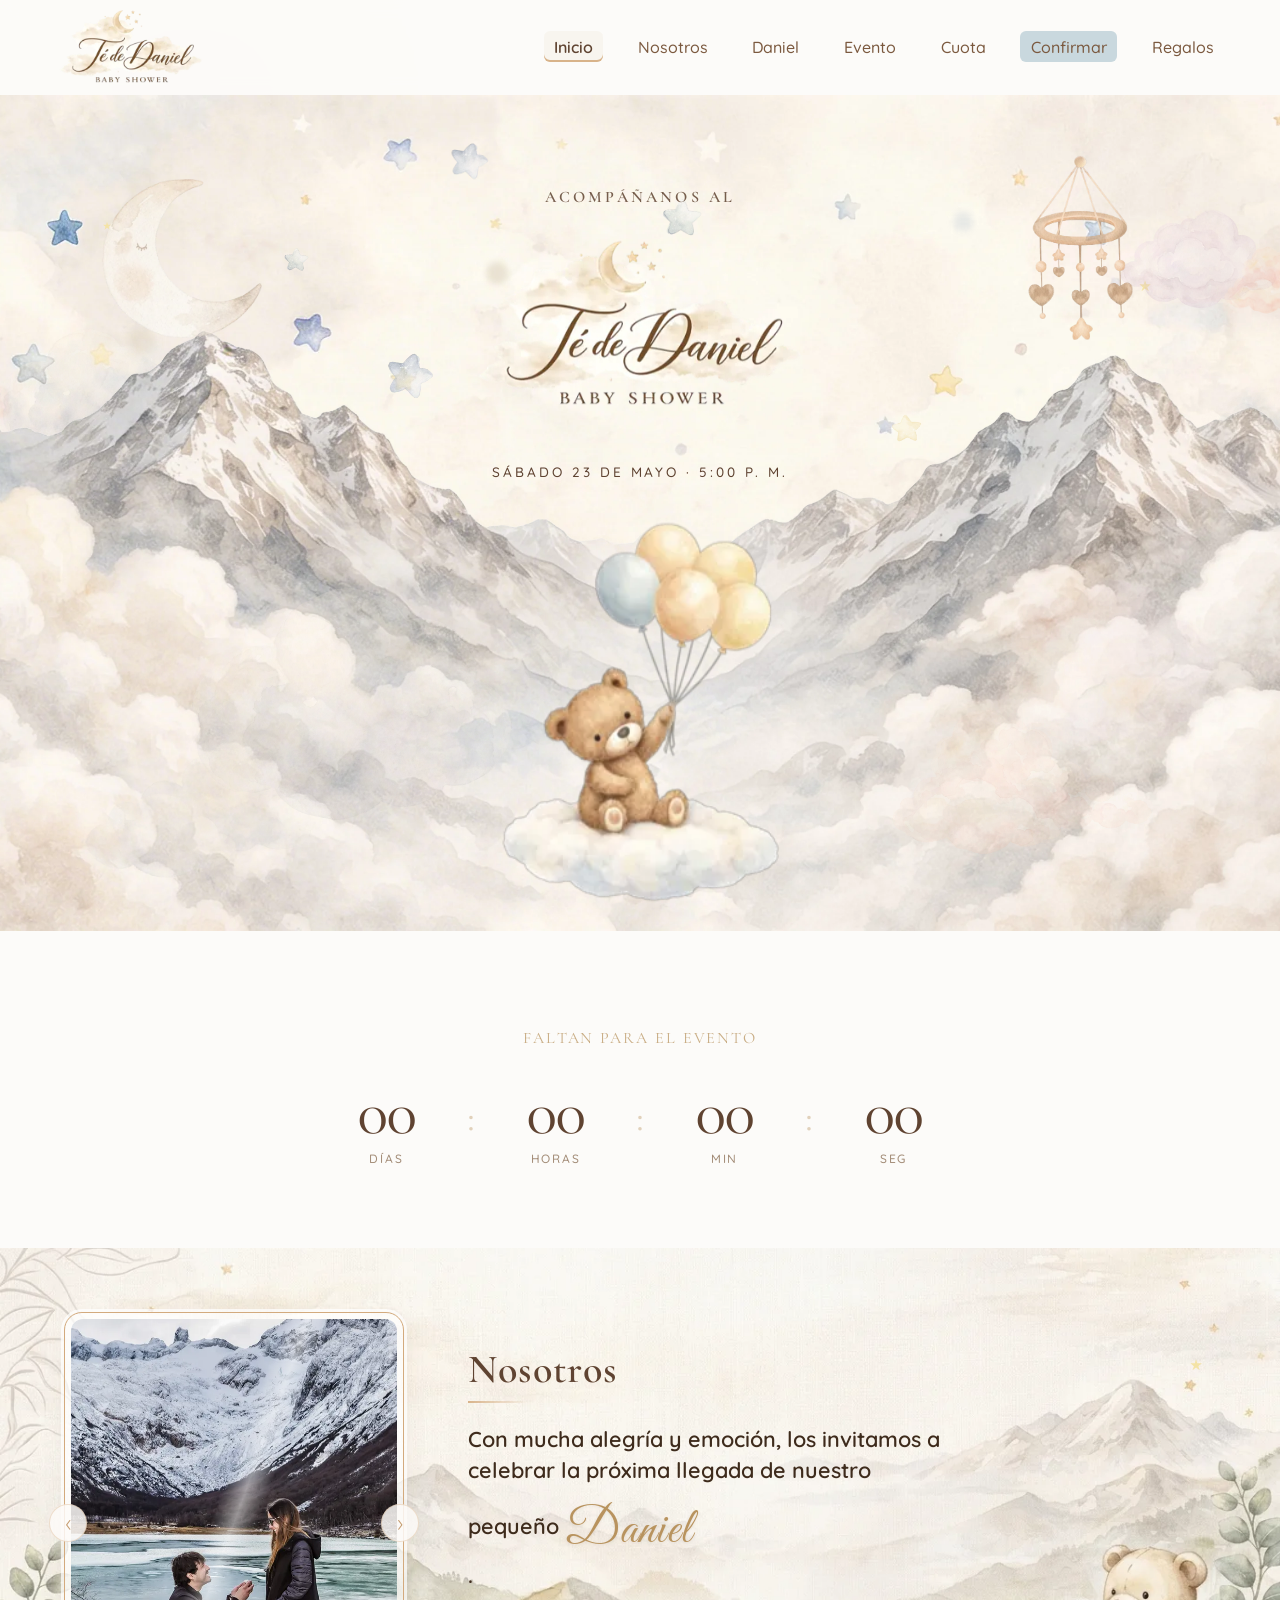
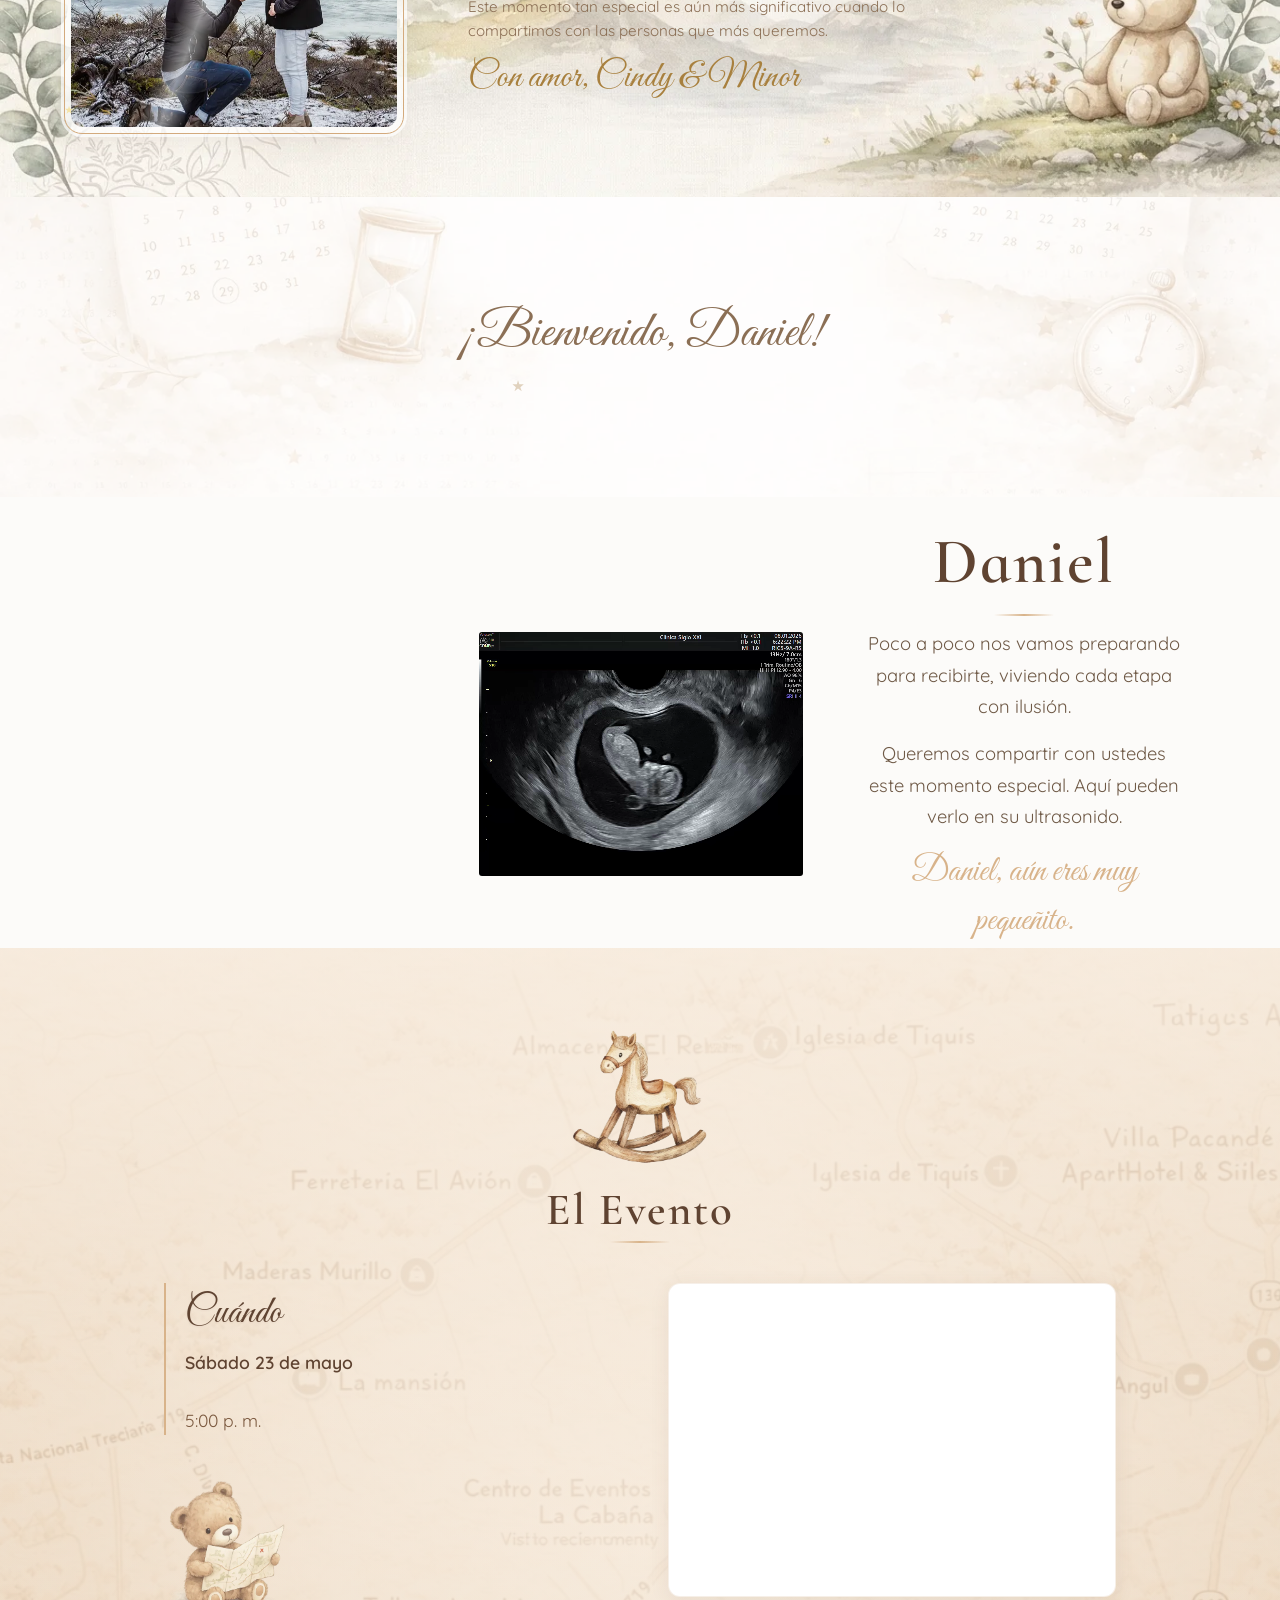
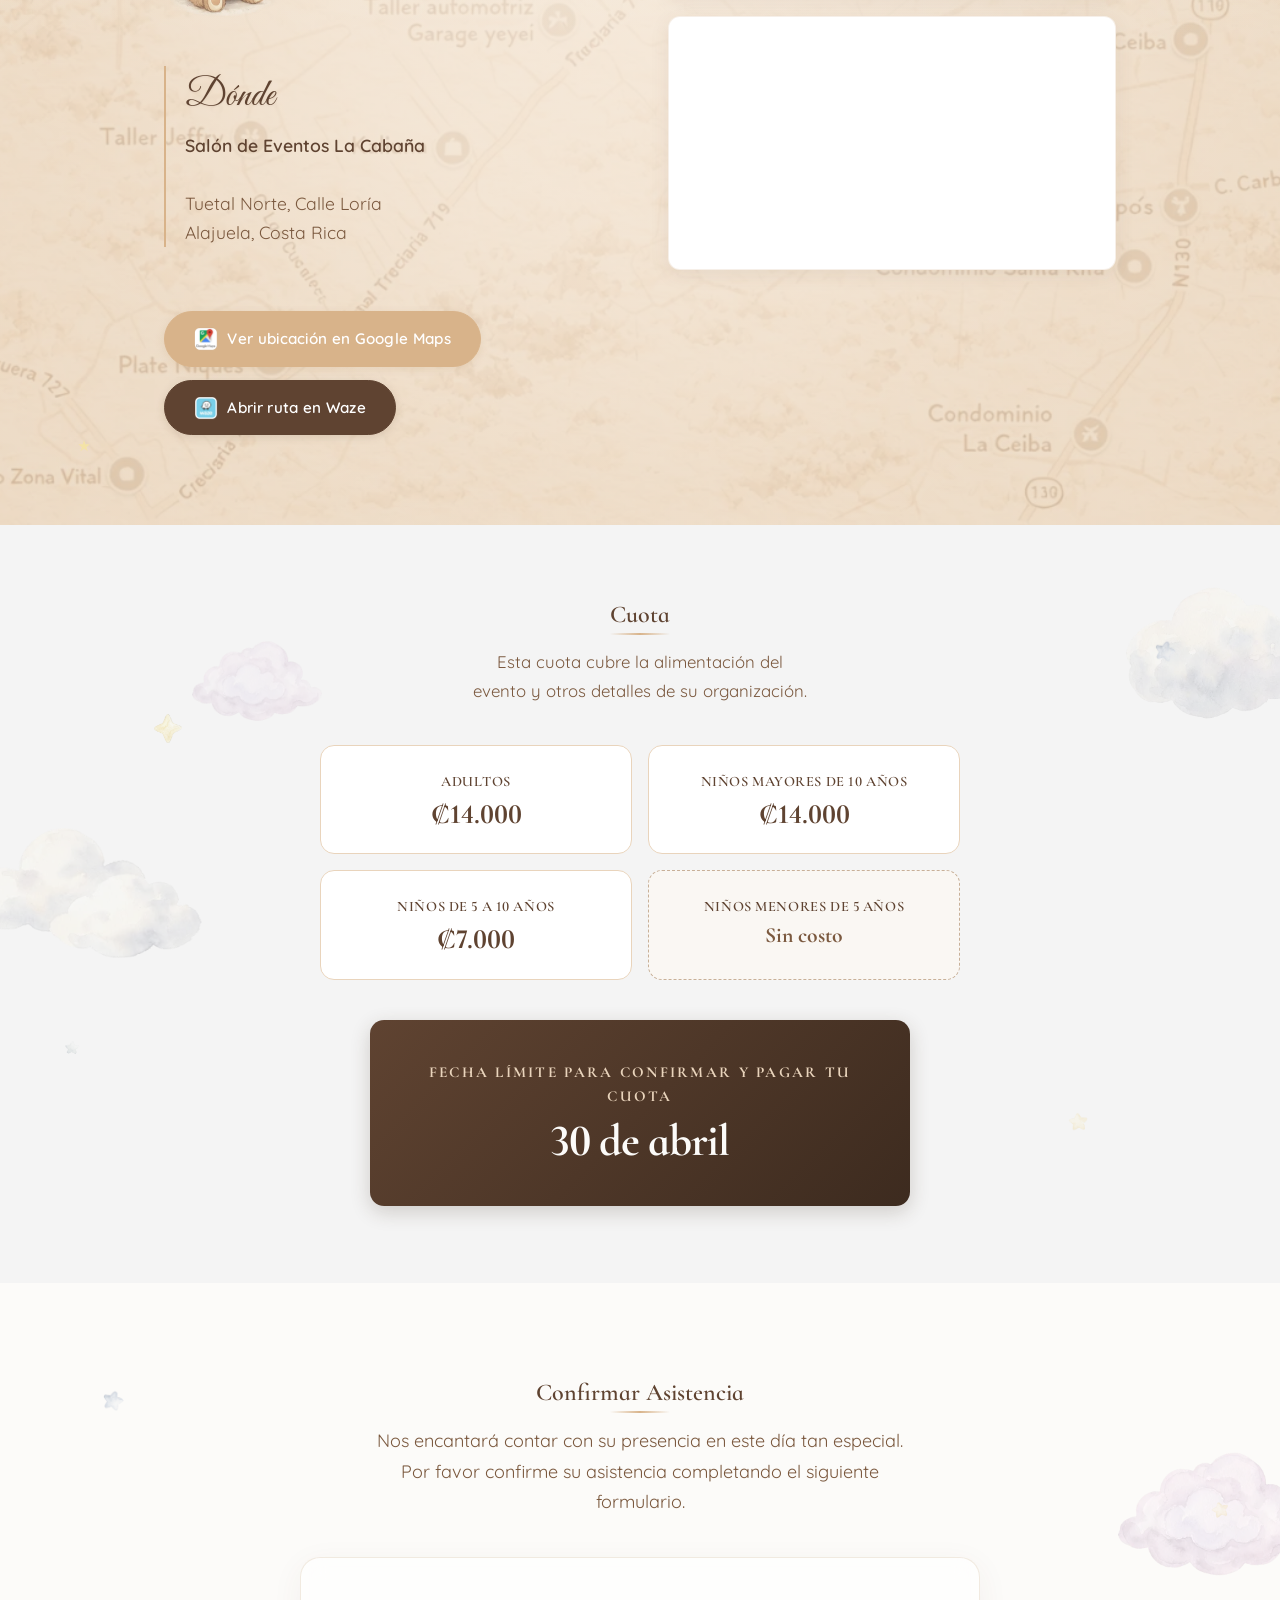
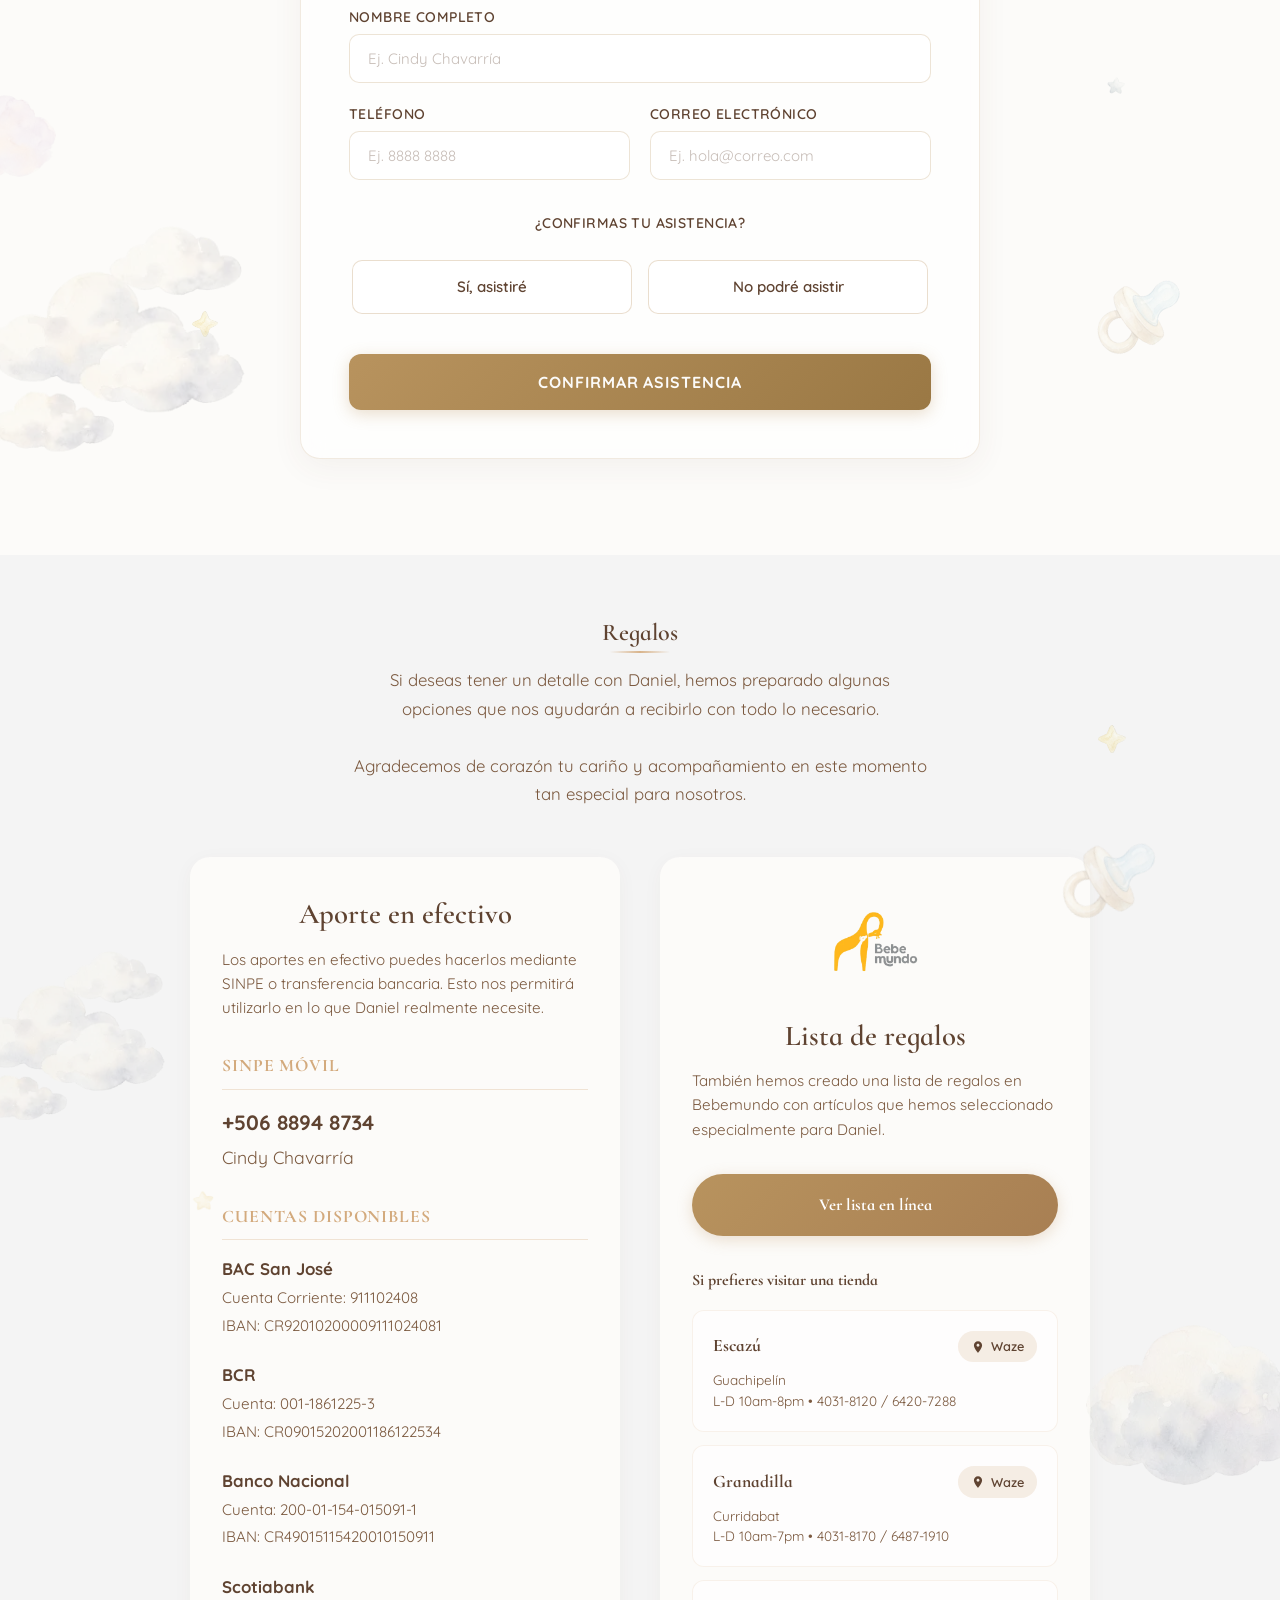
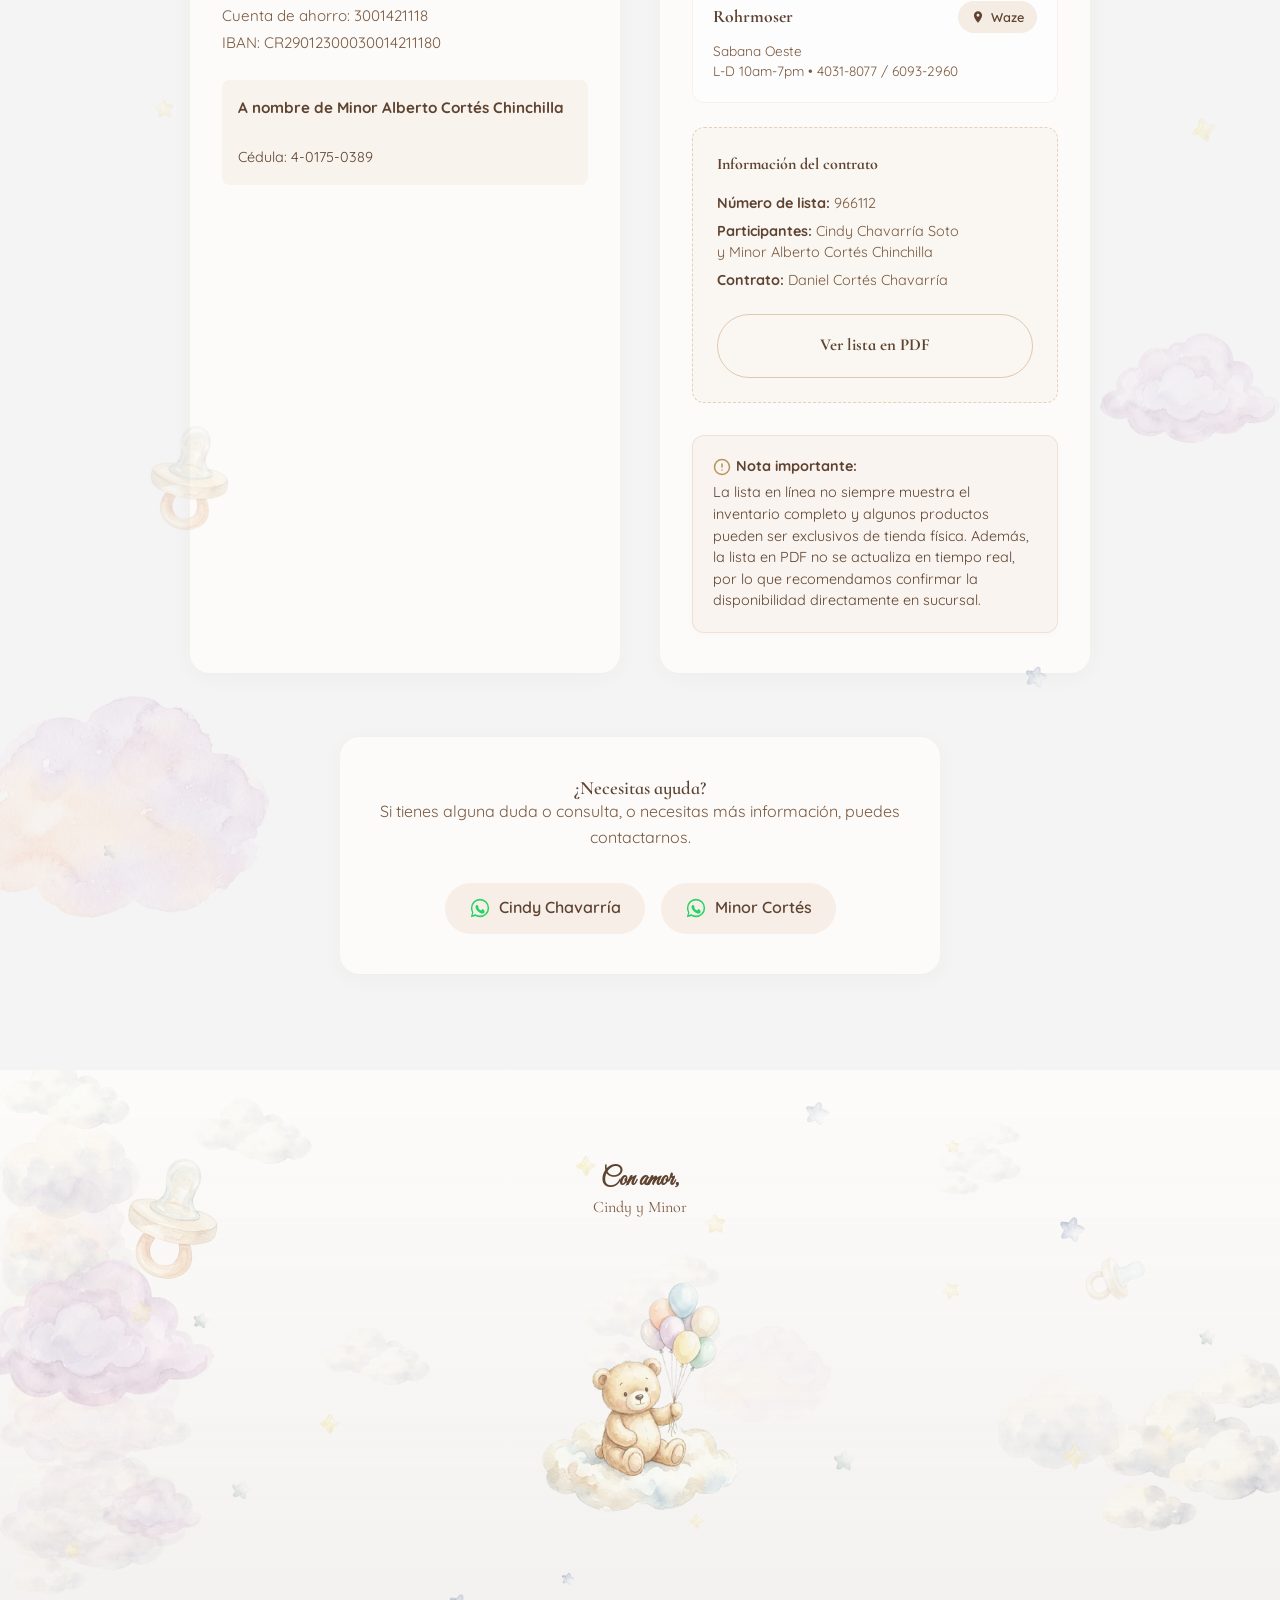
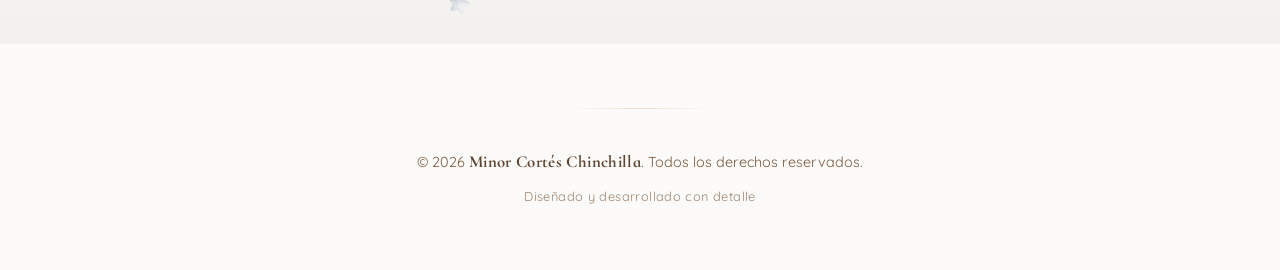
==== commit 37291b21: "fix: Move gift list PDF to official assets pipeline - Copy images/966112_Lista_de_regalos.pdf → asse" ====
--- a/index.html
+++ b/index.html
@@ -858,7 +858,7 @@
                 <li><strong>Participantes:</strong> Cindy Chavarría Soto<br>y Minor Alberto Cortés Chinchilla</li>
                 <li><strong>Contrato:</strong> Daniel Cortés Chavarría</li>
               </ul>
-              <a href="images/966112_Lista_de_regalos.pdf" target="_blank" rel="noopener noreferrer" class="regalos-btn regalos-btn--secondary" style="margin-top: 1.5rem;">Ver lista en PDF</a>
+              <a href="assets/docs/lista_de_regalos.pdf" target="_blank" rel="noopener noreferrer" class="regalos-btn regalos-btn--secondary" style="margin-top: 1.5rem;">Ver lista en PDF</a>
             </div>
 
             <div class="regalo-disclaimer">
--- a/css/styles.min.css
+++ b/css/styles.min.css
@@ -1 +1 @@
-:root{--font-display:'Cormorant Infant',serif;--font-script:'Great Vibes',cursive;--font-body:'Quicksand',sans-serif;--text-base:1rem;--text-lg:1.125rem;--text-xl:1.5rem;--text-2xl:2rem;--text-hero:3rem;--color-bg:#F4F4F4;--color-surface:#FCFBF9;--color-text-dark:#5F4331;--color-text:#7B593F;--color-camel:#D8B38A;--color-sand:#E9D4BC;--color-taupe:#C8BEB4;--color-dusty-blue:#C9D8DE;--color-soft-sage:#B8C19A;--color-butter-yellow:#F4E3A6;--space-sm:1rem;--space-md:1.5rem;--space-lg:2.5rem;--space-xl:4rem;--space-section:4rem 0;--radius-sm:8px;--radius-md:12px;--shadow-card:0 4px 12px rgba(95, 67, 49, 0.05);--color-primary:#B8935E;--color-text-medium:#7B593F;--header-height:4rem}*,::after,::before{margin:0;padding:0;box-sizing:border-box}.premium-loader{position:fixed;top:0;left:0;width:100%;height:100%;background-color:var(--color-surface);z-index:9999;display:flex;justify-content:center;align-items:center;transition:opacity .6s ease,visibility .6s ease}.premium-loader.is-hidden{opacity:0;visibility:hidden;pointer-events:none}.loader-content{display:flex;flex-direction:column;align-items:center;max-width:200px;width:100%;opacity:0;animation:loaderFadeIn .8s ease forwards .1s}@keyframes loaderFadeIn{to{opacity:1}}.loader-horse{width:105px;height:auto;margin-bottom:28px;animation:gentleRocking 2.8s ease-in-out infinite alternate;transform-origin:bottom center;will-change:transform}@keyframes gentleRocking{0%{transform:rotate(-2.5deg)}100%{transform:rotate(2.5deg)}}.loader-text-wrapper{display:flex;justify-content:space-between;align-items:flex-end;width:100%;margin-bottom:8px;font-family:var(--font-body);color:var(--color-text);font-size:.8rem;letter-spacing:.08em;text-transform:uppercase}.loader-percentage{font-family:var(--font-display);font-size:1.1rem;font-weight:600;color:var(--color-primary)}.loader-bar-container{width:100%;height:2px;background-color:rgba(95,67,49,.08);border-radius:2px;overflow:hidden}.loader-bar-fill{width:0%;height:100%;background-color:var(--color-primary);border-radius:2px;transition:width .15s ease-out}html{scroll-behavior:smooth;scroll-padding-top:var(--header-height)}body{font-family:var(--font-body);color:var(--color-text);background-color:var(--color-bg);line-height:1.6;-webkit-font-smoothing:antialiased}h1,h2,h3{font-family:var(--font-display);color:var(--color-text-dark);font-weight:600;line-height:1.2}.font-display{font-family:var(--font-display)}.font-script{font-family:var(--font-script)}.container{width:100%;max-width:1200px;margin:0 auto;padding:0 1.5rem}.bg-texture{position:fixed;inset:0;z-index:-10;pointer-events:none;background-color:var(--color-bg);background-image:radial-gradient(ellipse 600px 500px at 15% 10%,rgba(232,212,188,.25),transparent 70%),radial-gradient(ellipse 500px 400px at 80% 35%,rgba(201,216,222,.18),transparent 65%),radial-gradient(ellipse 450px 350px at 20% 70%,rgba(184,193,154,.12),transparent 60%),radial-gradient(ellipse 400px 300px at 75% 85%,rgba(244,227,166,.15),transparent 65%),radial-gradient(ellipse 700px 500px at 50% 50%,rgba(233,212,188,.1),transparent 70%)}.bg-texture::after{content:'';position:absolute;inset:0;opacity:.04;mix-blend-mode:multiply}.star{position:absolute;color:var(--color-butter-yellow);pointer-events:none;animation:twinkle var(--twinkle-duration,4s) ease-in-out infinite;animation-delay:var(--twinkle-delay, 0s)}.star--xs{width:10px;height:10px;--twinkle-duration:3s}.star--sm{width:14px;height:14px;--twinkle-duration:4.5s}.star--md{width:20px;height:20px;--twinkle-duration:5.5s}.star:first-of-type{--twinkle-delay:0s}.star:nth-of-type(2){--twinkle-delay:1.8s}.star:nth-of-type(3){--twinkle-delay:0.9s}.star--hero-1{top:15%;left:8%}.star--hero-2{top:22%;right:10%}.star--nos-1{top:20%;right:6%}.star--nos-2{bottom:15%;left:5%}.star--dan-1{top:12%;left:4%}.star--dan-2{top:35%;right:7%}.star--dan-3{bottom:18%;right:15%}.star--evt-1{top:18%;left:6%}.star--evt-2{bottom:12%;right:8%}.star--cfm-1{top:10%;right:5%}.star--cfm-2{bottom:20%;left:8%}.star--reg-1{top:15%;right:6%}.star--reg-2{bottom:10%;left:10%}.star--fin-1{top:20%;left:12%}.star--fin-2{top:30%;right:10%}@keyframes twinkle{0%,100%{opacity:.2}50%{opacity:.7}}@media (prefers-reduced-motion:reduce){.star{animation:none;opacity:.35}.hero-asset--bear{animation:none}}.section-hero{position:relative;min-height:calc(100vh - var(--header-height));min-height:calc(100svh - var(--header-height));display:flex;align-items:center;justify-content:flex-start;overflow:hidden;background-color:var(--color-bg);text-align:center;flex-direction:column;isolation:isolate}.hero-layer{position:absolute;inset:0;pointer-events:none;background-size:cover;background-position:center bottom;background-repeat:no-repeat}.hero-layer--base{z-index:0;background-image:url('../assets/images/web/hero/fondo_base.webp')}.hero-layer--moving-clouds{z-index:1;background-image:url('../assets/images/web/hero/nubes_movimiento.webp');background-position:0 bottom;opacity:0;animation:drift-clouds 120s linear infinite,fade-in-clouds 3s ease forwards;will-change:background-position}@keyframes drift-clouds{0%{background-position:0 bottom}100%{background-position:-2000px bottom}}@keyframes fade-in-clouds{to{opacity:.65}}.hero-decor--bg{z-index:2}.hero-layer--mountains{z-index:3;background-image:url('../assets/images/web/hero/montanas_frontales.webp')}.hero-decor--fg{z-index:4}.hero-decor{position:absolute;inset:0;pointer-events:none;animation:decor-reveal 2.5s ease-out}@keyframes decor-reveal{from{opacity:0}}.hero-asset{position:absolute;opacity:.65}.hero-asset--moon{top:12%;left:5%;width:80px;height:auto;animation:gentle-glow 10s ease-in-out infinite,moon-react 14s ease-in-out infinite;transition:scale .25s cubic-bezier(.34, 1.56, .64, 1),transform .4s ease,filter .3s ease;cursor:url("data:image/svg+xml,%3Csvg xmlns='http://www.w3.org/2000/svg' width='32' height='32' viewBox='0 0 24 24'%3E%3Ctext y='24' font-size='24'%3E👆🏼%3C/text%3E%3C/svg%3E") 14 0,pointer;pointer-events:auto}.hero-asset--moon.is-touched,.hero-asset--moon:hover{scale:1.14;transform:rotate(8deg) translateY(-3px);filter:brightness(1.06) drop-shadow(0 0 10px rgba(244, 227, 166, .35))}.hero-asset--cloud-1{top:25%;left:0;width:180px;opacity:.3;animation:drift-right 60s linear infinite;will-change:translate}.hero-asset--cloud-2{bottom:25%;right:0;width:220px;opacity:.2;animation:drift-left 75s linear infinite;will-change:translate}.hero-asset--cloud-3{top:10%;right:0;width:160px;opacity:.25;animation:drift-left 90s linear infinite;animation-delay:-30s;will-change:translate}.hero-asset--cloud-4{top:45%;left:-5%;width:150px;opacity:.15;animation:drift-right 70s linear infinite;animation-delay:-15s;transform:scaleX(-1);will-change:translate}.hero-asset--cloud-5{top:15%;right:-5%;width:120px;opacity:.35;animation:drift-left 95s linear infinite;transform:scaleX(-1);will-change:translate}.hero-asset--cloud-6{top:60%;right:-10%;width:250px;opacity:.18;animation:drift-left 130s linear infinite;transform:rotate(-3deg);will-change:translate}.hero-asset--cloud-7{bottom:10%;left:-8%;width:280px;opacity:.12;animation:drift-right 150s linear infinite;animation-delay:-40s;transform:scaleX(-1) scale(.9) rotate(2deg);will-change:translate}.hero-asset--cloud-8{top:35%;right:-3%;width:110px;opacity:.22;animation:drift-left 110s linear infinite;animation-delay:-55s;transform:scaleX(-1);will-change:translate}.hero-asset--cloud-9{bottom:35%;left:-5%;width:90px;opacity:.18;animation:drift-right 100s linear infinite;animation-delay:-25s;transform:scaleX(-1) scale(.85);will-change:translate}.hero-asset--cloud-bear-1{bottom:8%;left:15%;width:320px;opacity:.14;animation:drift-right 140s linear infinite;animation-delay:-60s;will-change:translate}.hero-asset--cloud-bear-2{bottom:2%;right:10%;width:260px;opacity:.11;animation:drift-left 120s linear infinite;animation-delay:-35s;transform:scaleX(-1);will-change:translate}.hero-asset--cloud-bear-3{bottom:15%;left:30%;width:200px;opacity:.08;animation:drift-right 160s linear infinite;animation-delay:-80s;transform:scale(.9) rotate(2deg);will-change:translate}.hero-asset--cloud-bear-4{bottom:5%;left:5%;width:280px;opacity:.12;animation:drift-right 130s linear infinite;animation-delay:-45s;transform:scaleX(-1) scale(.85);will-change:translate}.hero-asset--cloud-bear-5{bottom:18%;right:5%;width:240px;opacity:.09;animation:drift-left 150s linear infinite;animation-delay:-70s;transform:rotate(-2deg);will-change:translate}.hero-asset--movil{top:8%;right:5%;width:100px;height:auto;animation:gentle-sway 8s ease-in-out infinite;transform-origin:top center;transition:scale .25s cubic-bezier(.34, 1.56, .64, 1),transform .4s ease,filter .3s ease;cursor:url("data:image/svg+xml,%3Csvg xmlns='http://www.w3.org/2000/svg' width='32' height='32' viewBox='0 0 24 24'%3E%3Ctext y='24' font-size='24'%3E👆🏼%3C/text%3E%3C/svg%3E") 14 0,pointer;pointer-events:auto}.hero-asset--movil.is-touched,.hero-asset--movil:hover{scale:1.12;transform:rotate(-15deg);filter:drop-shadow(0 6px 16px rgba(95, 67, 49, .2))}.hero-asset--bear{bottom:2%;left:50%;transform:translateX(-50%);width:280px;height:auto;opacity:1;animation:bear-hover 7s ease-in-out infinite;transition:scale .4s ease;pointer-events:auto;cursor:url("data:image/svg+xml,%3Csvg xmlns='http://www.w3.org/2000/svg' width='32' height='32' viewBox='0 0 24 24'%3E%3Ctext y='24' font-size='24'%3E👆🏼%3C/text%3E%3C/svg%3E") 14 0,pointer}.hero-asset--bear.is-touched,.hero-asset--bear:hover{scale:1.06}.hero-asset--bear img{width:100%;height:auto;display:block}@keyframes gentle-sway{0%,100%{rotate:-2deg}50%{rotate:2deg}}@keyframes gentle-float{0%,100%{transform:translate(-50%,0)}50%{transform:translate(-50%,-4px)}}@keyframes bear-hover{0%,100%{transform:translateX(-50%) translateY(0)}50%{transform:translateX(-50%) translateY(-12px)}}@keyframes gentle-glow{0%,100%{opacity:.5}50%{opacity:.75}}@keyframes moon-react{0%,100%,80%{rotate:-2deg;translate:0 0}85%{rotate:6deg;translate:0 -6px}90%{rotate:-4deg;translate:0 2px}}@keyframes drift-right{0%{translate:-300px 0}100%{translate:110vw 0}}@keyframes drift-left{0%{translate:300px 0}100%{translate:-110vw 0}}.hero-content{position:relative;z-index:5;display:flex;flex-direction:column;align-items:center;gap:.5rem;padding:15vh 1.5rem 0 1.5rem}.hero-eyebrow{margin-bottom:.5rem;font-size:var(--text-base);color:var(--color-text-dark);letter-spacing:.2em;text-transform:uppercase;font-weight:500;opacity:.85}.hero-date{font-family:var(--font-body);font-size:.85rem;color:var(--color-text-dark);letter-spacing:.22em;text-transform:uppercase;font-weight:500;margin-top:0;text-shadow:0 1px 6px rgba(252,251,249,.7)}.hero-logo-container{margin:0}.hero-main-logo{width:340px;max-width:85vw;max-height:240px;height:auto;object-fit:contain;display:block;animation:occasional-logo-pulse 20s ease-in-out infinite;transform-origin:center}@keyframes occasional-logo-pulse{0%,100%,85%{transform:scale(1) translateY(0)}92%{transform:scale(1.02) translateY(-2px)}}.particle{position:absolute;border-radius:50%;filter:blur(2px)}.particle--1{background-color:var(--color-sand);top:15%;left:15%;width:6px;height:6px;opacity:.15;animation:particle-float 25s ease-in-out infinite}.particle--2{background-color:var(--color-dusty-blue);top:35%;right:20%;width:8px;height:8px;opacity:.18;animation:particle-float-reverse 30s ease-in-out infinite}.particle--3{background-color:var(--color-butter-yellow);bottom:40%;left:25%;width:5px;height:5px;opacity:.12;animation:particle-float 28s ease-in-out infinite;animation-delay:-10s}.particle--4{background-color:var(--color-sand);top:55%;left:80%;width:4px;height:4px;opacity:.14;animation:particle-float-reverse 22s ease-in-out infinite;animation-delay:-5s}.particle--5{background-color:var(--color-dusty-blue);top:65%;left:10%;width:7px;height:7px;opacity:.16;animation:particle-float 35s ease-in-out infinite;animation-delay:-15s}.particle--6{background-color:var(--color-butter-yellow);top:20%;right:40%;width:5px;height:5px;opacity:.1;animation:particle-float-reverse 20s ease-in-out infinite;animation-delay:-2s}.particle--7{background-color:var(--color-sand);bottom:15%;right:30%;width:6px;height:6px;opacity:.15;animation:particle-float 32s ease-in-out infinite;animation-delay:-8s}.particle--8{background-color:var(--color-dusty-blue);top:8%;left:50%;width:8px;height:8px;opacity:.08;animation:particle-float-reverse 38s ease-in-out infinite;animation-delay:-20s}.hero-asset--star{opacity:.55}.hero-asset--star-1{top:60%;left:10%;width:50px;animation:star-sparkle 5s ease-in-out infinite}.hero-asset--star-2{top:45%;right:12%;width:45px;animation:star-sparkle 7s ease-in-out infinite 1.5s}.hero-asset--star-3{bottom:15%;left:8%;width:80px;animation:star-sparkle 6s ease-in-out infinite 2s}.hero-asset--star-4{bottom:25%;right:15%;width:50px;animation:star-sparkle 4s ease-in-out infinite .5s}.hero-asset--star-5{top:12%;right:45%;width:45px;animation:star-sparkle 5.5s ease-in-out infinite 3s}.hero-asset--star-6{top:30%;left:30%;width:55px;animation:star-sparkle 6.5s ease-in-out infinite 1s}.hero-asset--star-7{bottom:40%;right:35%;width:35px;animation:star-sparkle 4.5s ease-in-out infinite 4s}.hero-asset--star-8{top:75%;right:5%;width:60px;animation:star-sparkle 5s ease-in-out infinite 2.5s}.hero-asset--star-9{top:5%;left:35%;width:45px;animation:star-sparkle 5.2s ease-in-out infinite .8s}.hero-asset--star-10{bottom:5%;right:25%;width:55px;animation:star-sparkle 6.8s ease-in-out infinite 3.5s}.hero-asset--star-11{top:55%;right:40%;width:30px;animation:star-sparkle 4.2s ease-in-out infinite 1.2s}.hero-asset--star-12{bottom:35%;left:35%;width:48px;animation:star-sparkle 5.8s ease-in-out infinite 2.2s}.hero-asset--star-13{top:18%;left:22%;width:28px;animation:star-sparkle 7.5s ease-in-out infinite .3s}.hero-asset--star-14{top:38%;right:28%;width:32px;animation:star-sparkle 5.5s ease-in-out infinite 1.8s}.hero-asset--star-15{top:70%;left:42%;width:22px;animation:star-sparkle 8s ease-in-out infinite 4.5s}.hero-asset--star-16{bottom:48%;right:8%;width:35px;animation:star-sparkle 6.2s ease-in-out infinite 2.8s}@keyframes star-sparkle{0%,100%{opacity:.3;transform:scale(.9) rotate(-2deg)}50%{opacity:1;transform:scale(1.25) rotate(4deg)}}@keyframes particle-float{0%,100%{transform:translateY(0) translateX(0);opacity:.1}50%{transform:translateY(-15px) translateX(8px);opacity:.2}}.particle--9{background-color:var(--color-sand);top:42%;right:8%;width:5px;height:5px;opacity:.12;animation:particle-drift 26s ease-in-out infinite}.particle--10{background-color:var(--color-butter-yellow);bottom:22%;left:45%;width:4px;height:4px;opacity:.1;animation:particle-drift 32s ease-in-out infinite -12s}.glint{position:absolute;border-radius:50%;pointer-events:none}.glint--1{top:20%;left:38%;width:22px;height:22px;background:rgba(185,168,138,.28);filter:blur(3px);animation:dust-drift-a 38s ease-in-out infinite}.glint--2{top:48%;right:22%;width:16px;height:16px;background:rgba(148,172,196,.22);filter:blur(2px);animation:dust-drift-b 50s ease-in-out infinite -15s}.glint--3{top:28%;left:10%;width:26px;height:26px;background:rgba(185,168,138,.2);filter:blur(4px);animation:dust-drift-c 44s ease-in-out infinite -8s}.glint--4{top:60%;right:30%;width:18px;height:18px;background:rgba(210,192,130,.24);filter:blur(2.5px);animation:dust-drift-a 55s ease-in-out infinite -22s}.glint--5{top:14%;right:24%;width:20px;height:20px;background:rgba(148,172,196,.2);filter:blur(3px);animation:dust-drift-b 42s ease-in-out infinite -5s}.glint--6{top:72%;left:30%;width:20px;height:20px;background:rgba(185,168,138,.26);filter:blur(3px);animation:dust-drift-c 60s ease-in-out infinite -30s}@keyframes dust-drift-a{0%{transform:translate(0,0)}25%{transform:translate(8px,-12px)}50%{transform:translate(-5px,-20px)}75%{transform:translate(12px,-8px)}100%{transform:translate(0,0)}}@keyframes dust-drift-b{0%{transform:translate(0,0)}30%{transform:translate(-10px,-8px)}55%{transform:translate(6px,-16px)}80%{transform:translate(-4px,-6px)}100%{transform:translate(0,0)}}@keyframes dust-drift-c{0%{transform:translate(0,0)}20%{transform:translate(5px,-10px)}48%{transform:translate(-8px,-18px)}72%{transform:translate(10px,-12px)}100%{transform:translate(0,0)}}@keyframes particle-drift{0%,100%{transform:translate(0,0);opacity:.08}50%{transform:translate(12px,-18px);opacity:.18}}@keyframes particle-float-reverse{0%,100%{transform:translateY(0) translateX(0);opacity:.08}50%{transform:translateY(-10px) translateX(-10px);opacity:.15}}.hero-scroll-cue{position:absolute;bottom:2rem;left:50%;transform:translateX(-50%);z-index:2}.scroll-arrow{display:block;font-size:1.5rem;color:var(--color-camel);animation:bounce-down 2s ease-in-out infinite,pulse-fade 2.5s ease-in-out infinite}@keyframes pulse-fade{0%,100%{opacity:.3}50%{opacity:.9}}@keyframes bounce-down{0%,100%{transform:translateY(0)}50%{transform:translateY(6px)}}@media (min-width:768px){.hero-bg{background-image:url('../assets/images/web/bg/background-tablet.webp')}.hero-asset--moon{width:112px}.hero-asset--movil{width:140px}.hero-asset--bear{width:500px}.hero-content{padding-top:12vh}.hero-asset--cloud-bear-1{opacity:.18}.hero-asset--cloud-bear-2{opacity:.14}.hero-asset--cloud-bear-3{opacity:.1}.hero-asset--cloud-bear-4{opacity:.15}.hero-asset--cloud-bear-5{opacity:.12}}@media (min-width:1280px){.hero-bg{background-image:url('../assets/images/web/bg/background-desktop.webp')}.hero-asset--moon{width:160px;top:10%;left:8%}.hero-asset--movil{width:180px;top:6%;right:8%}.hero-asset--bear{width:540px;bottom:2%}.hero-main-logo{width:340px}.hero-content{padding-top:10vh}.header-logo{width:150px}.hero-asset--cloud-bear-1{opacity:.2}.hero-asset--cloud-bear-2{opacity:.16}.hero-asset--cloud-bear-3{opacity:.12}.hero-asset--cloud-bear-4{opacity:.18}.hero-asset--cloud-bear-5{opacity:.14}}.section-surface{padding:var(--space-section);background-color:var(--color-surface);position:relative;overflow:hidden}.section-default{padding:var(--space-section);background-color:var(--color-bg);position:relative;overflow:hidden}.section-accent{padding:var(--space-section);background-color:var(--color-sand);position:relative;overflow:hidden}.section-footer{padding:6rem 0;background:linear-gradient(to bottom,var(--color-surface),rgba(216,179,138,.04));text-align:center;position:relative;overflow:hidden}.countdown-section{position:relative;z-index:2;background:linear-gradient(to bottom,#fcfbf9 0,var(--color-surface) 100%);padding:4rem 1rem 3rem 1rem;text-align:center}@media (min-width:768px){.countdown-section{padding:6rem 2rem 5rem 2rem}}.countdown-container{display:flex;flex-direction:column;align-items:center;gap:2rem;max-width:800px;margin:0 auto}.countdown-eyebrow{font-family:var(--font-display);font-size:clamp(.85rem, 2vw, 1rem);font-weight:400;letter-spacing:.12em;text-transform:uppercase;color:#b8935e;margin:0;line-height:1.4;opacity:.75}.countdown-timer{display:flex;align-items:center;justify-content:center;gap:1.5rem}@media (min-width:768px){.countdown-timer{gap:3rem}}.time-block{display:flex;flex-direction:column;align-items:center;gap:.2rem;min-width:65px}.time-number{font-family:var(--font-display);font-size:clamp(2.5rem, 6vw, 4rem);color:var(--color-text-dark);font-weight:400;line-height:1;font-variant-numeric:tabular-nums;letter-spacing:-.02em}.time-label{font-family:var(--font-body);font-size:.75rem;color:#8b6f55;letter-spacing:.15em;text-transform:uppercase;font-weight:500;opacity:.8}.time-separator{font-family:var(--font-display);font-size:clamp(1.5rem, 4vw, 2.5rem);color:rgba(184,147,94,.4);transform:translateY(-8px)}@media (max-width:480px){.countdown-timer{gap:.8rem}.time-separator{transform:translateY(-6px)}.time-block{min-width:50px}}#nosotros{position:relative;z-index:1;background-image:url('../assets/images/web/bg/fondo_nosotros_con_oso_9_16.webp');background-repeat:no-repeat;background-position:center bottom;background-size:cover;transition:background-image .4s ease,background-position .4s ease}@media (min-width:600px){#nosotros{background-image:url('../assets/images/web/bg/fondo_nosotros_con_oso_3_4.webp');background-position:right bottom}}@media (min-width:768px){#nosotros{background-image:url('../assets/images/web/bg/fondo_nosotros_con_oso_4_3.webp');background-position:right bottom}}@media (min-width:1200px){#nosotros{background-image:url('../assets/images/web/bg/fondo_nosotros_con_oso.webp');background-position:right bottom}}.nosotros-layout{display:flex;flex-direction:column;align-items:center;gap:var(--space-xl);text-align:center}.nosotros-photo{flex-shrink:0;width:100%;max-width:280px;margin:0 auto}.foto-frame{padding:6px;background:rgba(255,255,255,.7);border-radius:18px;border:1.5px solid #d3aa7d;box-shadow:0 0 0 3px rgba(255,255,255,.7),0 8px 24px rgba(95,67,49,.08);position:relative;overflow:visible}.foto-inner{border-radius:12px;overflow:hidden;background:#fff;aspect-ratio:4/5;width:100%;position:relative}.foto-inner::after{content:'';position:absolute;inset:0;background:linear-gradient(110deg,transparent 0,transparent 45%,rgba(255,255,255,.5) 50%,transparent 55%,transparent 100%);z-index:5;pointer-events:none;animation:photo-sheen 7s linear infinite}@keyframes photo-sheen{0%{transform:translateX(-150%)}100%{transform:translateX(150%)}}.photo-slider{position:relative;width:100%;height:100%;background:#fff}.photo-slider__slide{position:absolute;inset:0;width:100%;height:100%;object-fit:cover;opacity:0;transform:scale(1);transition:opacity 1.2s ease-in-out,transform 12s ease-out;will-change:opacity,transform;pointer-events:none}.photo-slider__slide--active{opacity:1;pointer-events:auto;transform:scale(1.08)}.slider-arrow{position:absolute;top:50%;transform:translateY(-50%);width:38px;height:38px;border-radius:50%;background:rgba(253,251,248,.85);border:1px solid rgba(211,170,125,.35);display:flex;align-items:center;justify-content:center;cursor:pointer;transition:all .4s cubic-bezier(.25, 1, .5, 1);z-index:10;color:#c49a6c;font-family:inherit;font-weight:300;font-size:24px;line-height:1;padding-bottom:2px}.slider-arrow:hover{transform:translateY(-50%) scale(1.05);box-shadow:0 4px 14px rgba(95,67,49,.1);background:rgba(255,254,252,.98);border-color:rgba(211,170,125,.5);color:#a87b47}.prev{left:-16px}.next{right:-16px}@media (prefers-reduced-motion:reduce){.photo-slider__slide{transition:none}.photo-slider__slide--active{transform:scale(1)}}.nosotros-text{display:flex;flex-direction:column;align-items:center;gap:.3rem;max-width:340px;margin:-1.5rem auto 13rem auto;padding:.8rem .85rem .6rem;background:linear-gradient(to bottom,rgba(252,251,249,.35) 0,rgba(252,251,249,.55) 100%);backdrop-filter:blur(2px);-webkit-backdrop-filter:blur(2px);border-radius:12px}.desktop-break{display:none}.nosotros-title{font-size:clamp(1.5rem, 5vw, 2.5rem);color:var(--color-text-dark);letter-spacing:.03em}.section-divider{width:60px;height:2px;background:linear-gradient(to right,transparent,var(--color-camel),transparent);margin:.2rem auto .8rem}.nosotros-highlight{font-size:clamp(.9rem, 3.2vw, 1.35rem);line-height:1.45;color:#3e2b1c;font-weight:600;margin-top:.15rem;margin-bottom:0}.highlight-name{font-family:var(--font-script);font-size:2.3em;color:#b8935e;font-weight:400;display:inline-block;transform:translateY(8px);letter-spacing:.02em;text-shadow:0 1px 3px rgba(139,115,85,.15)}.nosotros-message{font-size:clamp(.8rem, 2vw, .95rem);line-height:1.6;color:#8b6f55;max-width:440px}.nosotros-signature{font-family:var(--font-script);font-size:clamp(1.1rem, 4vw, 2.3rem);color:#a8803e;margin-top:.5rem;line-height:1.2}.birth-countdown-section{position:relative;width:100%;background-color:var(--color-surface);background-image:url('../images/seccion_dani/fondo_contador_nacimiento.webp?v=2');background-size:cover;background-position:center;background-repeat:no-repeat;text-align:center;z-index:5;overflow:hidden;transition:padding .5s cubic-bezier(.25, .1, .25, 1);padding:3rem 1.5rem}.birth-countdown-section::before{content:"";position:absolute;inset:0;background:rgba(255,255,255,.65);pointer-events:none;z-index:0}.birth-countdown-section>*{position:relative;z-index:1}.birth-countdown-container{max-width:600px;margin:0 auto;position:relative;z-index:2}.birth-countdown-eyebrow{font-size:clamp(.9rem, 1.5vw, 1.1rem);color:#8b6f55;text-transform:uppercase;letter-spacing:.15em;margin-bottom:.5rem}.birth-countdown-numbers{font-size:clamp(2.5rem, 6vw, 4rem);color:var(--color-text-primary);line-height:1;margin:.5rem 0;display:flex;align-items:baseline;justify-content:center;gap:.2em;flex-wrap:wrap}.birth-countdown-unit{font-size:.35em;color:#b8935e;font-family:var(--font-body);letter-spacing:.05em;text-transform:lowercase;margin-left:.1em;margin-right:.2em}.birth-countdown-sep{font-family:var(--font-script);font-size:.6em;color:#cdb79e;margin:0 .2em;transform:translateY(-.1em)}.birth-countdown-message{font-family:var(--font-script);font-size:clamp(2rem, 5vw, 3.2rem);color:#8b6f55;margin-top:.5rem}.star--bc-1{top:20%;right:10%;color:#e1d2be}@media (min-width:600px) and (max-width:1199px){.birth-countdown-section{padding:4.5rem 2rem}}@media (min-width:1200px){.birth-countdown-section{padding:6rem 2rem}}.daniel-section--full{position:relative;width:100%;padding:0;overflow:hidden;background-color:var(--color-surface)}.daniel-overlay-text{position:absolute;top:6%;left:50%;transform:translateX(-50%);text-align:center;max-width:600px;width:85%;padding:0 2rem;z-index:4;transition:transform .4s ease,opacity .4s ease,right .4s ease,width .4s ease,margin .4s ease}.daniel-title{font-size:clamp(2.5rem, 6vw, 4rem);color:var(--color-text-dark);letter-spacing:.03em;margin-bottom:.8rem}.daniel-body{font-size:clamp(.95rem, 2.2vw, 1.15rem);line-height:1.7;color:#6f5a47;margin-bottom:1rem}.daniel-punchline{font-size:clamp(1.4rem, 4vw, 2.2rem);color:var(--color-camel);line-height:1.4}.daniel-visual{position:relative;width:100%;margin:0 auto;transition:margin-top .4s ease}.daniel-monitor__wrapper{position:relative;width:100%}.daniel-monitor__overlay{position:relative;z-index:2;width:100%;height:auto;display:block;pointer-events:none}.daniel-monitor__video{position:absolute;z-index:1;top:30%;left:37.4%;width:25.3%;height:54%;object-fit:cover;border-radius:3px}@media (max-width:1199px){.daniel-section--full{padding-top:0}.daniel-monitor__video{top:64.1%;left:29.5%;width:41%;height:27.7%}}@media (max-width:599px){.daniel-visual{margin-top:-46%}.daniel-overlay-text{position:relative;top:auto;left:auto;right:auto;transform:none;width:90%;max-width:100%;margin:2rem auto -1.5rem;padding:0 1.2rem;z-index:10}.daniel-title{font-size:2rem;margin-bottom:.5rem}.daniel-body{font-size:.9rem;line-height:1.6;margin-bottom:.6rem}.daniel-punchline{font-size:1.2rem;color:#bf9468;letter-spacing:.01em;margin-top:.5rem}}@media (min-width:600px) and (max-width:899px){.daniel-section--full{padding-top:2rem}.daniel-visual{margin-top:-34%}.daniel-overlay-text{position:relative;top:auto;left:auto;right:auto;transform:none;width:72%;max-width:560px;margin:2.5rem auto -2rem;padding:0 1.5rem;text-align:center;z-index:10}.daniel-title{font-size:clamp(2rem, 3.5vw, 2.8rem)}.daniel-body{font-size:clamp(.9rem, 1.6vw, 1.05rem);line-height:1.65;margin-bottom:.7rem}.daniel-punchline{font-size:clamp(1.1rem, 2vw, 1.4rem);margin-bottom:0}}@media (min-width:900px) and (max-width:1199px){.daniel-section--full{padding-top:2.5rem}.daniel-visual{margin-top:-48%}.daniel-overlay-text{position:relative;top:auto;left:auto;right:auto;transform:none;width:60%;max-width:540px;margin:.5rem auto -3.5rem;padding:0 1.5rem;text-align:center;z-index:10}.daniel-title{font-size:clamp(2.2rem, 3vw, 2.8rem)}.daniel-body{font-size:clamp(.95rem, 1.4vw, 1.1rem);line-height:1.6;margin-bottom:.6rem}.daniel-punchline{font-size:clamp(1.2rem, 1.8vw, 1.5rem);margin-bottom:0}}@media (min-width:1200px){.daniel-overlay-text{left:auto;right:5%;transform:none;width:30%;max-width:500px;min-width:340px;text-align:center}}.decor{position:absolute;pointer-events:none;opacity:.55;z-index:1}.decor--daniel-chupeta{bottom:12%;left:5%;width:90px;height:auto}.decor--daniel-star{top:15%;right:4%;width:60px;height:auto}#evento{position:relative;overflow:hidden}#evento::before{content:"";position:absolute;inset:0;pointer-events:none;z-index:0;background-image:url("../assets/images/web/desktop/fondo_mapa_seccion_evento.webp");background-size:cover;background-position:center;background-repeat:no-repeat;opacity:.22;mix-blend-mode:normal;filter:blur(.3px) contrast(.88) brightness(1.06)}#evento::after{content:"";position:absolute;inset:0;pointer-events:none;z-index:0;background:linear-gradient(to bottom,rgba(255,248,240,.55),rgba(255,248,240,.2) 30%,transparent 60%),radial-gradient(circle at center,rgba(255,248,240,.5) 0,rgba(255,248,240,.35) 35%,rgba(255,248,240,.1) 65%,transparent 100%)}#evento>*{position:relative;z-index:1}@media (max-width:1024px){#evento::before{background-image:url("../assets/images/web/tablet/fondo_mapa_seccion_evento.webp")}}@media (max-width:768px){#evento::before{background-image:url("../assets/images/web/mobile/fondo_mapa_seccion_evento.webp");opacity:.14;filter:contrast(.9) brightness(1.08)}}.evt-horse-wrapper{text-align:center;margin-bottom:.25rem}.decor--evento-top{position:relative;display:inline-block;pointer-events:none;width:100px;height:auto;opacity:.9;z-index:2;animation:gentle-rock 5s ease-in-out infinite;transform-origin:bottom center}@keyframes gentle-rock{0%,100%{transform:rotate(-3deg)}50%{transform:rotate(3deg)}}.evt-oso-wrap{display:flex;align-items:center;pointer-events:none}.evt-oso-decor{width:85px;height:auto;opacity:.78;pointer-events:none;mix-blend-mode:multiply;filter:saturate(.9) brightness(.98);animation:float-oso 8s ease-in-out infinite}@keyframes float-oso{0%,100%{transform:translateY(-4px)}50%{transform:translateY(4px)}}.evt-oso-wrap--mobile{justify-content:center;margin-top:1rem;margin-bottom:0}.evt-oso-wrap--desktop{display:none;justify-content:flex-start}@media (min-width:576px){.evt-oso-decor{width:100px}}@media (min-width:992px){.evt-oso-wrap--mobile{display:none}.evt-oso-wrap--desktop{display:flex}.evt-oso-decor{width:130px;opacity:.8}}.evt-container{max-width:1000px;text-align:center}.evt-title{font-size:2rem;letter-spacing:.04em;color:var(--color-text-dark);margin-bottom:0}.evt-grid{display:grid;grid-template-columns:1fr;gap:2.5rem;margin-top:2.5rem}.evt-info{display:flex;flex-direction:column;gap:2.5rem;text-align:center}.evt-block{position:relative}.evt-label{color:var(--color-text-dark);font-size:2.2rem;margin-bottom:.25rem;text-shadow:0 1px 2px rgba(95,67,49,.08)}.evt-value{font-family:var(--font-body);font-size:1.1rem;color:var(--color-text);line-height:1.65}.evt-value strong{font-weight:600;display:block;color:var(--color-text-dark)}.evt-actions{display:flex;flex-direction:column;gap:.85rem;margin-top:1.5rem;align-items:center}.evt-btn{display:inline-flex;align-items:center;justify-content:center;gap:.6rem;padding:.9rem 1.8rem;border-radius:50px;font-family:var(--font-body);font-size:.95rem;font-weight:600;letter-spacing:.02em;text-decoration:none;cursor:pointer;white-space:nowrap;transition:transform .3s ease,box-shadow .3s ease,background-color .3s ease}.evt-btn-logo{width:24px;height:24px;flex-shrink:0;border-radius:4px;object-fit:contain}.evt-btn--maps{background-color:var(--color-camel);color:#fff;border:1px solid var(--color-camel);box-shadow:0 2px 8px rgba(191,148,104,.2)}.evt-btn--maps:hover{background-color:#a37950;border-color:#a37950;transform:translateY(-2px);box-shadow:0 4px 14px rgba(191,148,104,.3)}.evt-btn--waze{background-color:var(--color-text-dark);color:#fff;border:1px solid var(--color-text-dark);box-shadow:0 2px 8px rgba(95,67,49,.15)}.evt-btn--waze:hover{background-color:#7b593f;border-color:#7b593f;transform:translateY(-2px);box-shadow:0 4px 14px rgba(95,67,49,.25)}.evt-visuals{display:flex;flex-direction:column;gap:1.2rem;width:100%}.evt-map{padding:6px;background:#fff;border:1px solid rgba(191,148,104,.15);border-radius:var(--radius-md);overflow:hidden;box-shadow:0 4px 20px rgba(95,67,49,.08)}.evt-map iframe{display:block;border-radius:calc(var(--radius-md) - 4px)}.evt-photo-wrapper{padding:6px;background:#fff;border:1px solid rgba(191,148,104,.15);border-radius:var(--radius-md);overflow:hidden;box-shadow:0 4px 20px rgba(95,67,49,.08)}.evt-photo{width:100%;height:auto;display:block;object-fit:cover;max-height:240px;border-radius:calc(var(--radius-md) - 4px)}@media (max-width:599px){.evt-map iframe{height:220px}.evt-photo{max-height:180px}.decor--evento-top{width:90px}}@media (min-width:600px){.evt-actions{flex-direction:row;justify-content:center;flex-wrap:wrap}.decor--evento-top{width:120px}.evt-label{font-size:2.4rem}.evt-title{font-size:2.4rem}}@media (min-width:992px){.evt-grid{grid-template-columns:1fr 1fr;gap:3.5rem;align-items:start}.evt-info{text-align:left}.evt-actions{justify-content:flex-start}.decor--evento-top{width:140px}.evt-title{font-size:2.6rem}.evt-block{border-left:2px solid var(--color-camel);padding-left:1.2rem}}@media (min-width:1280px){.decor--evento-top{width:160px}.evt-title{font-size:2.8rem}}.decor-cuota-nube-izq{left:-3%;top:40%;width:180px;height:auto;opacity:.35;z-index:0}.decor-cuota-nube-der{right:-2%;top:5%;width:140px;height:auto;opacity:.3;z-index:0}.decor-cuota-nube-sup{left:15%;top:12%;width:130px;height:auto;opacity:.25;z-index:0}.decor-cuota-star-1{left:12%;top:25%;width:28px;opacity:.5;z-index:0}.decor-cuota-star-2{right:15%;bottom:20%;width:20px;opacity:.4;z-index:0}.decor-cuota-star-3{right:8%;top:15%;width:24px;opacity:.45;z-index:0}.decor-cuota-star-4{left:5%;bottom:30%;width:16px;opacity:.3;z-index:0}.decor-cfm-nube-izq{left:-2%;bottom:8%;width:200px;height:auto;opacity:.38;z-index:0}.decor-cfm-nube-der{right:-3%;top:15%;width:160px;height:auto;opacity:.32;z-index:0}.decor-cfm-nube-mid{left:-5%;top:45%;width:120px;height:auto;opacity:.25;z-index:0}.decor-cfm-chupeta{right:6%;bottom:20%;width:110px;height:auto;opacity:.4;z-index:0;transform:rotate(15deg)}.decor-cfm-star-1{left:8%;top:12%;width:24px;opacity:.45;z-index:0}.decor-cfm-star-2{right:12%;top:45%;width:20px;opacity:.35;z-index:0}.decor-cfm-star-3{left:15%;bottom:25%;width:26px;opacity:.5;z-index:0}.decor-cfm-star-4{right:4%;top:25%;width:18px;opacity:.4;z-index:0;transform:rotate(-10deg)}.decor-reg-nube-izq{left:-4%;bottom:5%;width:240px;height:auto;opacity:.4;z-index:0}.decor-reg-nube-der{right:-2%;top:35%;width:160px;height:auto;opacity:.35;z-index:0}.decor-reg-nube-mid-der{right:0;bottom:28%;width:140px;height:auto;opacity:.28;z-index:0}.decor-reg-nube-mid-izq{left:-3%;top:18%;width:180px;height:auto;opacity:.32;z-index:0}.decor-reg-chupeta-1{left:10%;bottom:25%;width:100px;height:auto;opacity:.35;z-index:0;transform:rotate(-25deg)}.decor-reg-chupeta-2{right:8%;top:12%;width:120px;height:auto;opacity:.45;z-index:0;transform:rotate(20deg)}.decor-reg-star-1{right:12%;top:8%;width:28px;opacity:.5;z-index:0}.decor-reg-star-2{left:15%;top:30%;width:22px;opacity:.4;z-index:0}.decor-reg-star-3{right:18%;bottom:18%;width:26px;opacity:.45;z-index:0}.decor-reg-star-4{left:8%;bottom:10%;width:18px;opacity:.35;z-index:0;transform:rotate(15deg)}.decor-reg-star-5{right:5%;top:55%;width:24px;opacity:.4;z-index:0;transform:rotate(-15deg)}.decor-reg-star-6{left:12%;bottom:45%;width:20px;opacity:.38;z-index:0}.decor-fin-nube-izq{left:-2%;top:25%;width:180px;height:auto;opacity:.38;z-index:0}.decor-fin-nube-der{right:-2%;bottom:15%;width:160px;height:auto;opacity:.45;z-index:0}.decor-fin-chupeta{left:6%;top:15%;width:110px;height:auto;opacity:.45;z-index:0;transform:rotate(-20deg)}.decor-fin-star-1{right:15%;top:25%;width:30px;opacity:.5;z-index:0}.decor-fin-star-2{left:18%;bottom:25%;width:22px;opacity:.4;z-index:0;transform:rotate(10deg)}.decor-fin-star-3{right:8%;bottom:35%;width:18px;opacity:.35;z-index:0}.decor-fin-star-4{left:10%;top:40%;width:25px;opacity:.45;z-index:0}.decor-fin-star-5{right:25%;top:12%;width:15px;opacity:.4;z-index:0}.decor-fin-nube-extra-1{left:15%;top:5%;width:120px;height:auto;opacity:.2;z-index:0}.decor-fin-nube-extra-2{right:20%;top:8%;width:90px;height:auto;opacity:.15;z-index:0}.decor-fin-nube-extra-3{left:8%;bottom:15%;width:100px;height:auto;opacity:.22;z-index:0}.decor-fin-nube-extra-4{right:12%;top:50%;width:130px;height:auto;opacity:.18;z-index:0}.decor-fin-nube-extra-5{left:45%;top:30%;width:150px;height:auto;opacity:.17;z-index:0}.decor-fin-nube-extra-6{right:35%;bottom:35%;width:140px;height:auto;opacity:.15;z-index:0}.decor-fin-nube-extra-7{left:25%;bottom:45%;width:110px;height:auto;opacity:.2;z-index:0}.decor-fin-nube-cruzada-1{top:5%;width:140px;opacity:.25;z-index:0}.decor-fin-nube-cruzada-2{top:40%;width:180px;opacity:.15;z-index:0}.decor-fin-nube-cruzada-3{bottom:10%;width:200px;opacity:.18;z-index:0}.decor-fin-nube-cruzada-4{top:25%;width:110px;opacity:.22;z-index:0}.decor-fin-nube-cruzada-5{bottom:25%;width:160px;opacity:.12;z-index:0}.decor-fin-nube-cruzada-6{top:15%;width:125px;opacity:.2;z-index:0}.decor-fin-nube-cruzada-7{bottom:45%;width:150px;opacity:.16;z-index:0}.decor-fin-nube-cruzada-8{top:60%;width:190px;opacity:.14;z-index:0}.decor-fin-nube-cruzada-9{bottom:5%;width:170px;opacity:.18;z-index:0}.decor-fin-nube-cruzada-10{top:-2%;width:130px;opacity:.21;z-index:0}.decor-fin-nube-cruzada-11{bottom:55%;width:140px;opacity:.19;z-index:0}.decor-fin-chupeta-2{right:8%;top:30%;width:85px;height:auto;opacity:.35;z-index:0;transform:rotate(30deg)}.decor-fin-star-6{left:45%;top:15%;width:20px;opacity:.5;z-index:0}.decor-fin-star-7{left:5%;bottom:15%;width:16px;opacity:.6;z-index:0;transform:rotate(-15deg)}.decor-fin-star-8{right:35%;top:5%;width:28px;opacity:.3;z-index:0}.decor-fin-star-9{right:5%;top:45%;width:18px;opacity:.45;z-index:0}.decor-fin-star-10{left:35%;bottom:5%;width:24px;opacity:.55;z-index:0}.decor-fin-star-11{right:45%;bottom:20%;width:15px;opacity:.4;z-index:0}.decor-fin-star-12{left:55%;top:25%;width:22px;opacity:.45;z-index:0}.decor-fin-star-13{left:15%;bottom:55%;width:18px;opacity:.55;z-index:0;transform:rotate(10deg)}.decor-fin-star-14{right:15%;top:65%;width:26px;opacity:.35;z-index:0}.decor-fin-star-15{right:55%;bottom:10%;width:15px;opacity:.6;z-index:0}.decor-fin-star-16{left:25%;top:60%;width:20px;opacity:.5;z-index:0}.decor-fin-star-17{right:25%;bottom:60%;width:19px;opacity:.4;z-index:0;transform:rotate(-20deg)}.decor-fin-star-18{left:65%;bottom:30%;width:24px;opacity:.45;z-index:0}.anim-cierre-oso{animation:float-oso-cierre 6s ease-in-out infinite}.anim-cierre-nube-h{animation:float-nube-h 8s ease-in-out infinite}.anim-cierre-nube-h-delay{animation:float-nube-h 10s ease-in-out infinite 2s}.anim-cierre-nube-v{animation:float-nube-v 9s ease-in-out infinite 1s}.anim-cierre-nube-v-delay{animation:float-nube-v 11s ease-in-out infinite 3s}.anim-cierre-chupeta{animation:swing-chupeta 7s ease-in-out infinite;transform-origin:top center}.anim-cierre-twinkle{animation:twinkle-star 4s ease-in-out infinite}.anim-cierre-twinkle-delay{animation:twinkle-star 4.5s ease-in-out infinite 1.5s}.anim-cierre-breathe{animation:breathe-star 5s ease-in-out infinite .5s}.anim-cierre-breathe-delay{animation:breathe-star 6s ease-in-out infinite 2s}.anim-cierre-twinkle-lento{animation:twinkle-star 6s ease-in-out infinite}.anim-cierre-breathe-lento{animation:breathe-star 7s ease-in-out infinite 1s}.anim-cierre-twinkle-rapido{animation:twinkle-star 3s ease-in-out infinite .5s}.anim-cierre-breathe-rapido{animation:breathe-star 4s ease-in-out infinite 2s}@keyframes float-oso-cierre{0%,100%{transform:translateY(0)}50%{transform:translateY(-12px)}}@keyframes float-nube-h{0%,100%{transform:translateX(0)}50%{transform:translateX(15px)}}@keyframes float-nube-v{0%,100%{transform:translateY(0)}50%{transform:translateY(8px)}}@keyframes swing-chupeta{0%,100%{transform:rotate(-20deg) translateY(0)}50%{transform:rotate(-10deg) translateY(-5px)}}@keyframes twinkle-star{0%,100%{opacity:.2;transform:scale(.8)}50%{opacity:.8;transform:scale(1.1)}}@keyframes breathe-star{0%,100%{opacity:.3;transform:scale(1)}50%{opacity:.6;transform:scale(1.05)}}.anim-cruzada-l2r{animation:cruzar-nube-l2r 60s linear infinite;left:0}.anim-cruzada-r2l{animation:cruzar-nube-r2l 75s linear infinite;left:0}.anim-cruzada-l2r-rapida{animation:cruzar-nube-l2r 45s linear infinite;left:0}.anim-cruzada-r2l-rapida{animation:cruzar-nube-r2l 50s linear infinite;left:0}.anim-cruzada-r2l-lenta{animation:cruzar-nube-r2l 90s linear infinite;left:0}.anim-cruzada-l2r-super-lenta{animation:cruzar-nube-l2r 120s linear infinite;left:0}.anim-cruzada-r2l-media{animation:cruzar-nube-r2l 65s linear infinite;left:0}.anim-cruzada-l2r-hiper-lenta{animation:cruzar-nube-l2r 145s linear infinite;left:0}.anim-cierre-chupeta-inversa{animation:swing-chupeta-inversa 8s ease-in-out infinite;transform-origin:top center}@keyframes cruzar-nube-l2r{0%{transform:translateX(-300px)}100%{transform:translateX(110vw)}}@keyframes cruzar-nube-r2l{0%{transform:translateX(110vw)}100%{transform:translateX(-300px)}}@keyframes swing-chupeta-inversa{0%,100%{transform:rotate(30deg) translateY(0)}50%{transform:rotate(45deg) translateY(-8px)}}@media (max-width:767px){.decor-cfm-nube-izq,.decor-cfm-nube-mid,.decor-cuota-nube-izq,.decor-cuota-nube-sup,.decor-reg-nube-izq,.decor-reg-nube-mid-der,.decor-reg-nube-mid-izq{display:none}.decor-fin-chupeta-2{width:45px;right:5%;opacity:.3!important}.decor-cuota-nube-der{width:90px;top:2%;right:-5%;opacity:.12}.decor-cfm-nube-der{width:90px;top:5%;right:-5%;opacity:.15}.decor-reg-nube-der{width:100px;top:10%;right:-5%;opacity:.15}.decor-fin-nube-der{width:100px;bottom:5%;right:-5%;opacity:.45}.decor-cfm-chupeta{width:50px;right:2%;bottom:30%;opacity:.12}.decor-reg-chupeta-1{display:none}.decor-reg-chupeta-2{width:50px;right:2%;top:5%;opacity:.15}.decor-fin-chupeta{width:60px;left:2%;top:5%;opacity:.35}[class*=decor-][class*="-star-"]:not([class*=decor-fin-star]){transform:scale(.6);opacity:.15!important}}@media (min-width:768px) and (max-width:1024px){.decor-cfm-nube-mid,.decor-cuota-nube-sup,.decor-reg-nube-mid-der,.decor-reg-nube-mid-izq{display:none}.decor-cuota-nube-izq{width:120px;left:-5%;opacity:.15}.decor-cuota-nube-der{width:110px;right:-5%;opacity:.18;top:2%}.decor-cfm-nube-izq{width:140px;left:-5%;opacity:.18}.decor-cfm-nube-der{width:130px;right:-5%;opacity:.2;top:5%}.decor-cfm-chupeta{width:70px;right:2%;opacity:.2}.decor-reg-nube-izq{width:150px;left:-5%;opacity:.18}.decor-reg-nube-der{width:130px;right:-5%;opacity:.2;top:5%}.decor-reg-chupeta-1{width:60px;left:2%;opacity:.15}.decor-reg-chupeta-2{width:70px;right:2%;opacity:.22}.decor-fin-nube-izq{width:130px;left:-5%;opacity:.18}.decor-fin-nube-der{width:120px;right:-5%;opacity:.22}.decor-fin-chupeta{width:75px;opacity:.22}[class*=decor-][class*="-star-"]{opacity:.22!important;transform:scale(.85)}}@media (min-width:1200px){.decor-cuota-nube-izq{width:240px}.decor-cuota-nube-der{width:180px}.decor-cfm-nube-izq{width:280px}.decor-cfm-nube-der{width:200px}.decor-cfm-chupeta{width:130px}.decor-reg-nube-izq{width:320px}.decor-reg-nube-der{width:220px}.decor-reg-nube-mid-der{width:180px}.decor-reg-nube-mid-izq{width:210px}.decor-reg-chupeta-1{width:120px}.decor-reg-chupeta-2{width:140px}.decor-fin-nube-izq{width:240px}.decor-fin-nube-der{width:220px}.decor-fin-chupeta{width:140px}}.cierre-illustration{margin-top:var(--space-lg);display:inline-block;position:relative;z-index:10}.cierre-illustration img{width:160px;height:auto;opacity:.75}@media (min-width:768px){.nosotros-layout{flex-direction:row;flex-wrap:nowrap;align-items:center;gap:var(--space-xl);text-align:left}.nosotros-photo{max-width:320px;margin:0}.nosotros-text{flex:1;min-width:260px;align-items:flex-start;max-width:580px;margin:0;padding:0;padding-right:60px;background:0 0;backdrop-filter:none;-webkit-backdrop-filter:none}.nosotros-text .section-divider{margin-left:0;margin-right:0;background:linear-gradient(to right,var(--color-camel),transparent)}.decor--daniel-chupeta{width:100px}.decor--daniel-star{width:70px}.decor--regalos-clouds{width:140px}.decor--cierre-clouds{width:160px;right:0}.cierre-illustration img{width:220px}}@media (min-width:1024px){.nowrap-desktop{display:block;margin-top:.1rem;white-space:nowrap}}@media (min-width:1280px){.nosotros-photo{max-width:340px}.nosotros-text{max-width:520px;padding-right:40px}.decor--daniel-chupeta{width:120px;left:3%}.decor--daniel-star{width:90px;right:6%}.decor--regalos-clouds{width:180px;right:0}.decor--cierre-clouds{width:200px;right:0}.cierre-illustration img{width:280px}}@media (prefers-reduced-motion:reduce){.decor--evento-top,.hero-asset--movil{animation:none}}.site-header{position:sticky;top:0;z-index:1000;background:rgba(252,251,249,.95);backdrop-filter:blur(8px);-webkit-backdrop-filter:blur(8px)}.site-nav{display:flex;align-items:center;justify-content:space-between;padding:.6rem 1rem;max-width:1200px;margin:0 auto}.header-logo{width:280px;height:100px;object-fit:contain;object-position:left top;display:block;margin:-6px 0 -18px 0}.nav-links{display:flex;list-style:none;gap:1rem;align-items:center}.nav-links a{text-decoration:none;color:var(--color-text);font-family:var(--font-body);font-weight:500;padding:.35rem .65rem;border-radius:6px;transition:color .25s ease,background-color .25s ease,transform .2s ease}.nav-links a:hover{color:var(--color-text-dark);background-color:rgba(184,147,94,.08);transform:scale(1.04)}.nav-links a.active{color:var(--color-text-dark);font-weight:600;background-color:rgba(184,147,94,.06);box-shadow:inset 0 -2px 0 var(--color-camel)}.nav-btn-cta{background-color:var(--color-dusty-blue);color:var(--color-text-dark);padding:.4rem 1rem;border-radius:var(--radius-sm);font-weight:600}.mobile-menu-btn{display:flex;align-items:center;justify-content:center;background:0 0;border:none;padding:.5rem;color:var(--color-text-dark);cursor:pointer;z-index:1001}.hamburger-icon{display:flex;flex-direction:column;justify-content:center;gap:5px;width:24px;height:24px}.hamburger-icon span{display:block;width:100%;height:2px;background-color:var(--color-text-dark);border-radius:2px;transition:transform .3s ease,opacity .3s ease;transform-origin:center}.mobile-menu-btn[aria-expanded=true] .hamburger-icon span:first-child{transform:translateY(7px) rotate(45deg)}.mobile-menu-btn[aria-expanded=true] .hamburger-icon span:nth-child(2){opacity:0}.mobile-menu-btn[aria-expanded=true] .hamburger-icon span:nth-child(3){transform:translateY(-7px) rotate(-45deg)}.nav-overlay{display:none;position:fixed;inset:0;background:rgba(95,67,49,.25);z-index:999}.nav-overlay.visible{display:block}.back-to-top{position:fixed;bottom:1.5rem;right:1.5rem;width:3rem;height:3rem;border:none;border-radius:50px;background:var(--color-camel);color:var(--color-surface);cursor:pointer;opacity:0;pointer-events:none;z-index:999;display:flex;align-items:center;justify-content:center;gap:.5rem;overflow:hidden;box-shadow:0 4px 15px rgba(95,67,49,.2);transition:all .4s cubic-bezier(.175, .885, .32, 1.275),opacity .3s ease}.back-to-top.visible{opacity:1;pointer-events:auto}.back-to-top:hover{transform:translateY(-4px);box-shadow:0 8px 25px rgba(95,67,49,.3)}.back-to-top-icon{flex-shrink:0}.back-to-top-text{display:none;white-space:nowrap;font-family:var(--font-display, 'Quicksand', sans-serif);font-weight:700;font-size:.95rem;opacity:0;transform:translateX(10px);transition:all .3s ease}@media (min-width:768px){.back-to-top:hover{width:140px;padding:0 1.2rem}.back-to-top:hover .back-to-top-text{display:block;opacity:1;transform:translateX(0)}}@media (max-width:767px){.nav-links{position:fixed;top:0;right:0;width:75%;max-width:300px;height:100dvh;flex-direction:column;align-items:stretch;background-color:var(--color-surface);padding:5rem 2rem 2rem;gap:0;box-shadow:-4px 0 20px rgba(95,67,49,.1);transform:translateX(100%);transition:transform .35s ease;z-index:1000}.nav-links.open{transform:translateX(0)}.nav-links li{border-bottom:1px solid var(--color-taupe)}.nav-links a{display:block;padding:1rem 0;font-size:var(--text-lg)}.nav-btn-cta{text-align:center;margin-top:.5rem}}@media (min-width:768px){.mobile-menu-btn{display:none}.nav-links{display:flex;align-items:center}.nav-overlay{display:none!important}}@media (min-width:1280px){.nav-links{gap:1.5rem}}.hero-reveal{animation:hero-fade-in 1.2s cubic-bezier(.25,.46,.45,.94) forwards}@keyframes hero-fade-in{0%{opacity:0}100%{opacity:1}}.reveal-fade-up{opacity:0;transform:translateY(15px);transition:opacity .8s cubic-bezier(.25, .46, .45, .94),transform .8s cubic-bezier(.25, .46, .45, .94);will-change:opacity,transform}.reveal-fade{opacity:0;transition:opacity 1s cubic-bezier(.25, .46, .45, .94);will-change:opacity}.reveal-fade-up.is-revealed{opacity:1;transform:translateY(0)}.reveal-fade.is-revealed{opacity:1}.delay-1{transition-delay:0.15s}.delay-2{transition-delay:0.3s}.delay-3{transition-delay:0.45s}@media (prefers-reduced-motion:reduce){.hero-reveal{animation:none;opacity:1}.reveal-fade,.reveal-fade-up{opacity:1;transform:none;transition:none}}#cuota{padding-top:clamp(3rem,6vw,5rem);padding-bottom:clamp(3rem,6vw,5rem)}#cuota .font-display{text-align:center;width:100%}.costos-intro{color:var(--color-text-medium,#7b593f);font-size:1.05rem;line-height:1.7;max-width:580px;margin:0 auto 2.5rem;text-align:center;text-wrap:balance}.costos-grid{display:grid;grid-template-columns:repeat(2,1fr);gap:1rem;max-width:640px;margin:0 auto 2.5rem}@media (max-width:480px){.costos-grid{grid-template-columns:1fr;gap:.75rem}}.costo-card{background:#fff;border:1.5px solid #e9d4bc;border-radius:14px;padding:1.5rem 1.25rem;text-align:center;display:flex;flex-direction:column;align-items:center;gap:.35rem;transition:transform .2s ease,box-shadow .2s ease}.costo-card:hover{transform:translateY(-3px);box-shadow:0 8px 24px rgba(95,67,49,.1)}.costo-card--free{border-style:dashed;border-color:#c8b098;background:#faf7f3}.costo-category{font-family:var(--font-display, 'Quicksand', sans-serif);font-size:.9rem;font-weight:600;color:var(--color-text-dark,#5f4331);text-transform:uppercase;letter-spacing:.04em}.costo-amount{font-family:var(--font-display, 'Quicksand', sans-serif);font-size:1.75rem;font-weight:700;color:var(--color-text-dark,#5f4331);line-height:1.1}.costo-card--free .costo-amount{font-size:1.35rem;color:#7b593f}.costo-detail{font-size:.8rem;color:var(--color-text-medium,#7b593f);opacity:.75}.costos-deadline{text-align:center;background:linear-gradient(135deg,var(--color-text-dark,#5f4331) 0,#3d2b1f 100%);border-radius:14px;padding:2.5rem 2rem;max-width:540px;margin:0 auto;box-shadow:0 6px 20px rgba(61,43,31,.2)}.deadline-text{display:flex;flex-direction:column;gap:.5rem}.deadline-label{font-family:var(--font-display, 'Quicksand', sans-serif);font-size:.95rem;color:#e9d4bc;text-transform:uppercase;letter-spacing:.15em;font-weight:700}@keyframes subtleGlow{0%,100%{text-shadow:0 0 10px rgba(233,212,188,.1),0 0 20px rgba(233,212,188,.1);opacity:.9}50%{text-shadow:0 0 15px rgba(233,212,188,.4),0 0 35px rgba(233,212,188,.2);opacity:1}}.deadline-date{font-size:2.8rem;font-weight:700;color:#fcfbf9;line-height:1.1;letter-spacing:-.02em;animation:subtleGlow 4s ease-in-out infinite}@media (prefers-reduced-motion:reduce){.deadline-date{animation:none;text-shadow:none}}@media (max-width:480px){.costos-deadline{padding:2rem 1.5rem}.deadline-date{font-size:2.2rem}}#confirmar .font-display{text-align:center;width:100%}.rsvp-wrapper{padding-top:clamp(4rem,8vw,6rem);padding-bottom:clamp(4rem,8vw,6rem)}.rsvp-intro{text-align:center;font-family:var(--font-body);color:var(--color-text);font-size:clamp(1rem, 2vw, 1.125rem);line-height:1.7;max-width:560px;margin:0 auto 2.5rem}.rsvp-form{max-width:680px;margin:0 auto;display:flex;flex-direction:column;gap:2rem;background-color:rgba(255,255,255,.65);padding:clamp(2rem,5vw,3rem);border-radius:20px;border:1px solid rgba(184,147,94,.18);box-shadow:0 8px 32px rgba(95,67,49,.06);backdrop-filter:blur(12px);-webkit-backdrop-filter:blur(12px)}.rsvp-fieldset{border:none;padding:0;margin:0;display:flex;flex-direction:column;gap:1.25rem}.label-title{display:block;font-family:var(--font-body);font-size:.875rem;font-weight:600;color:var(--color-text-dark);margin-bottom:.35rem;letter-spacing:.03em;text-transform:uppercase}.label-title.text-center{text-align:center}.input-wrapper{display:flex;flex-direction:column;width:100%}.input-row{display:grid;grid-template-columns:1fr;gap:1.25rem}@media (min-width:768px){.input-row{grid-template-columns:1fr 1fr}}.form-input{width:100%;padding:.875rem 1.125rem;background-color:#fff;border:1.5px solid rgba(184,147,94,.25);border-radius:10px;font-family:var(--font-body);font-size:.9375rem;color:var(--color-text-dark);transition:border-color .3s ease,box-shadow .3s ease;outline:0}.form-input::placeholder{color:rgba(95,67,49,.35);font-weight:400}.form-input:focus{border-color:var(--color-primary);box-shadow:0 0 0 3px rgba(184,147,94,.12)}.radio-group{display:flex;flex-direction:column;gap:.75rem}@media (min-width:600px){.radio-group{flex-direction:row;justify-content:center;gap:1rem}}.radio-label{cursor:pointer;display:block;flex:1;max-width:280px}@media (max-width:599px){.radio-label{max-width:100%}}.radio-label input[type=radio]{position:absolute;opacity:0;width:0;height:0}.btn-radio{display:block;width:100%;text-align:center;border-radius:10px;padding:.875rem 1.25rem;font-family:var(--font-body);font-size:.9375rem;color:var(--color-text-dark);font-weight:600;transition:all .25s ease;background-color:#fff;border:1.5px solid rgba(184,147,94,.3);cursor:pointer}.btn-radio:hover{border-color:var(--color-primary);background-color:rgba(184,147,94,.06)}.radio-label input[type=radio]:checked+.btn-radio{background-color:var(--color-text-dark);color:#fcfbf9;border-color:var(--color-text-dark);box-shadow:0 4px 12px rgba(95,67,49,.2)}.rsvp-details{border-top:1px solid rgba(184,147,94,.15);padding-top:2rem;transition:opacity .4s ease,transform .4s ease}.rsvp-details.hidden{display:none}.qty-section{background-color:#fff;border-radius:14px;padding:1.25rem 1.5rem;margin-bottom:1rem;border:1px solid rgba(184,147,94,.12);transition:box-shadow .3s ease}.qty-section:hover{box-shadow:0 2px 12px rgba(95,67,49,.06)}.qty-header{display:flex;flex-direction:column;gap:.75rem;margin-bottom:.75rem}@media (min-width:600px){.qty-header{flex-direction:row;justify-content:space-between;align-items:center}}.qty-info{display:flex;flex-direction:column}.qty-info .font-display{font-size:1.125rem;color:var(--color-text-dark);font-weight:600}.qty-price{font-family:var(--font-body);font-size:.8125rem;color:var(--color-text);margin-top:.15rem;font-weight:500}.qty-price small{font-size:.75rem;opacity:.7}.qty-controls{display:flex;align-items:center;gap:0;background-color:var(--color-surface);border-radius:50px;padding:.25rem;border:1.5px solid rgba(184,147,94,.2);width:max-content}.btn-qty{width:36px;height:36px;border-radius:50%;border:none;background-color:transparent;color:var(--color-text-dark);font-size:1.125rem;font-weight:700;display:flex;align-items:center;justify-content:center;cursor:pointer;transition:background-color .2s,color .2s;font-family:var(--font-body)}.btn-qty:hover{background-color:var(--color-primary);color:#fff}.btn-qty:active{transform:scale(.92)}.btn-qty:disabled{opacity:.3;cursor:not-allowed}.btn-qty:disabled:hover{background-color:transparent;color:var(--color-text-dark)}.qty-input{width:36px;text-align:center;border:none;background:0 0;font-family:var(--font-body);font-weight:700;font-size:1.0625rem;color:var(--color-text-dark);-moz-appearance:textfield;appearance:textfield}.qty-input::-webkit-inner-spin-button,.qty-input::-webkit-outer-spin-button{-webkit-appearance:none;appearance:none;margin:0}.names-container{display:flex;flex-direction:column;gap:.625rem;margin-top:.5rem}.name-input-row{animation:slideDown .3s ease-out forwards}@keyframes slideDown{from{opacity:0;transform:translateY(-8px)}to{opacity:1;transform:translateY(0)}}.rsvp-total-bar{display:flex;justify-content:space-between;align-items:center;background:linear-gradient(135deg,var(--color-text-dark) 0,#3d2b1f 100%);padding:1.25rem 1.5rem;border-radius:14px;margin-top:1.5rem;color:#fcfbf9;box-shadow:0 4px 16px rgba(61,43,31,.25)}.total-label{font-family:var(--font-display, 'Quicksand', sans-serif);font-size:1.15rem;font-weight:700;color:#d3aa7d;text-transform:uppercase;letter-spacing:.05em}.total-amount{font-size:1.75rem;font-weight:700;color:#fcfbf9;letter-spacing:-.02em}.rsvp-submit{text-align:center;margin-top:.5rem}.form-btn-block{width:100%;padding:1.125rem 2rem;font-size:1rem;font-family:var(--font-body);font-weight:700;letter-spacing:.06em;text-transform:uppercase;position:relative;overflow:hidden;background:linear-gradient(135deg,var(--color-primary) 0,#9a7844 100%);color:#fcfbf9;border:none;border-radius:12px;cursor:pointer;transition:all .3s ease;box-shadow:0 4px 16px rgba(184,147,94,.3)}.form-btn-block:hover{transform:translateY(-2px);box-shadow:0 6px 24px rgba(184,147,94,.4);background:linear-gradient(135deg,#c9a468 0,var(--color-primary) 100%)}.form-btn-block:active{transform:translateY(0);box-shadow:0 2px 8px rgba(184,147,94,.25)}.form-btn-block:disabled{opacity:.6;cursor:not-allowed;transform:none}.btn-loader{position:absolute;top:50%;left:50%;transform:translate(-50%,-50%)}.spinner{width:24px;height:24px;animation:rotate 2s linear infinite}.spinner .path{stroke:#FCFBF9;stroke-linecap:round;animation:dash 1.5s ease-in-out infinite}@keyframes rotate{100%{transform:rotate(360deg)}}@keyframes dash{0%{stroke-dasharray:1,150;stroke-dashoffset:0}50%{stroke-dasharray:90,150;stroke-dashoffset:-35}100%{stroke-dasharray:90,150;stroke-dashoffset:-124}}.hidden{display:none!important}.rsvp-form .hidden{display:none!important}button.loading .btn-text{opacity:0}button.loading .btn-loader{display:block!important}.rsvp-status{margin-top:1rem;font-family:var(--font-body);font-size:.875rem;font-weight:500;color:#c0392b;text-align:center}.rsvp-success{text-align:center;padding:clamp(2.5rem,6vw,4rem) 2rem;background-color:rgba(255,255,255,.8);border-radius:20px;border:1px solid rgba(184,147,94,.2);max-width:680px;margin:0 auto;animation:slideDown .5s ease-out forwards}.rsvp-success h3{font-family:var(--font-display);font-size:clamp(1.75rem, 4vw, 2.25rem);color:var(--color-text-dark);margin-bottom:.75rem;font-weight:600}.rsvp-success p{font-family:var(--font-body);font-size:1rem;color:var(--color-text);line-height:1.7}.rsvp-payment-note{margin-top:2.5rem;padding:2rem 1.5rem;background-color:var(--color-surface);border:1px solid rgba(184,147,94,.2);border-radius:16px;text-align:center;box-shadow:0 8px 30px rgba(95,67,49,.08);animation:slideDown .5s ease-out forwards}.rsvp-payment-note h4{font-family:var(--font-display);font-size:1.8rem;color:var(--color-primary-dark);margin-bottom:.8rem;letter-spacing:.02em}.rsvp-payment-note p{font-size:1rem;color:var(--color-text-dark);margin-bottom:1.25rem;line-height:1.6}.whatsapp-prompt{font-weight:500;margin-bottom:1.25rem!important}.payment-whatsapp-buttons{display:flex;flex-direction:column;gap:1rem;align-items:stretch}.payment-whatsapp-buttons .contacto-btn{background:rgba(211,170,125,.15)!important;padding:1rem 1.5rem;font-size:1.05rem;transition:background .3s ease}.payment-whatsapp-buttons .contacto-btn:hover{background:rgba(211,170,125,.3)!important}@media (min-width:480px){.payment-whatsapp-buttons{flex-direction:row;justify-content:center}}.success-subtitle{font-size:1.15rem;color:var(--color-text-dark);margin-bottom:2.5rem}.success-payment-note{background:var(--color-surface);padding:2rem 1.5rem;border-radius:16px;border:1px solid rgba(184,147,94,.2);box-shadow:0 8px 30px rgba(95,67,49,.08);margin-top:2.5rem}.success-payment-note p{margin-bottom:1.25rem;font-size:1.05rem;color:var(--color-text-dark);line-height:1.6}#regalos{position:relative;overflow:hidden;padding-bottom:clamp(4rem,8vw,6rem)}#regalos .font-display{text-align:center;width:100%}.regalos-intro{color:var(--color-text-medium,#7b593f);font-size:1.05rem;line-height:1.7;max-width:600px;margin:0 auto 3rem;text-align:center;text-wrap:balance;position:relative;z-index:10}.regalos-grid{display:grid;grid-template-columns:1fr;gap:2rem;max-width:900px;margin:0 auto 4rem}@media (min-width:768px){.regalos-grid{grid-template-columns:1fr 1fr;gap:2.5rem}}.regalo-card{background:var(--color-surface,#fcfbf9);border-radius:20px;padding:2.5rem 2rem;box-shadow:0 4px 20px rgba(95,67,49,.04);display:flex;flex-direction:column}.regalo-card h3{font-size:1.8rem;color:var(--color-primary-dark,#5f4331);margin-bottom:1rem}.regalo-card-desc{font-size:.95rem;color:var(--color-text-medium,#7b593f);line-height:1.6;margin-bottom:2rem}.regalo-block{margin-bottom:2rem}.regalo-block:last-child{margin-bottom:0}.regalo-subtitle{font-family:var(--font-display, 'Quicksand', sans-serif);font-size:1.1rem;color:#d3aa7d;text-transform:uppercase;letter-spacing:.05em;margin-bottom:1rem;border-bottom:1px solid rgba(211,170,125,.3);padding-bottom:.5rem}.regalo-data{display:flex;flex-direction:column;gap:.25rem;font-size:1.1rem}.regalo-data strong{font-size:1.3rem;color:var(--color-text-dark,#5f4331)}.banco-list{display:grid;grid-template-columns:1fr;gap:1.5rem;margin-bottom:1.5rem}.banco-item{display:flex;flex-direction:column;gap:.2rem;font-size:.95rem}.banco-item strong{font-size:1.05rem;color:var(--color-text-dark,#5f4331)}.regalo-nota p{background:rgba(211,170,125,.1);border-radius:8px;padding:1rem;font-size:.9rem;color:var(--color-text-dark,#5f4331);margin:0}.regalo-nota strong{display:block;font-size:.95rem;margin-bottom:.2rem}.regalo-bebemundo-logo{text-align:center;margin-bottom:1.5rem}.regalo-bebemundo-logo img{height:90px;width:auto;object-fit:contain}.regalos-btn{display:flex;align-items:center;justify-content:center;padding:1.1rem 1.5rem;border-radius:50px;text-decoration:none;font-family:var(--font-display, 'Quicksand', sans-serif);font-weight:700;font-size:1.05rem;transition:all .3s ease;text-align:center;margin-bottom:1.5rem}.regalos-btn--primary{background:linear-gradient(135deg,var(--color-primary,#c49a6c),#a87f53);color:#fff;box-shadow:0 4px 15px rgba(196,154,108,.3);border:none}.regalos-btn--primary:hover{background:linear-gradient(135deg,#a87f53,var(--color-primary-dark,#5f4331));box-shadow:0 6px 20px rgba(95,67,49,.2);transform:translateY(-2px);color:#fff}.regalos-btn--secondary{background:0 0;color:var(--color-primary-dark,#5f4331);border:1.5px solid rgba(196,154,108,.5);margin-bottom:0}.regalos-btn--secondary:hover{background:rgba(196,154,108,.1);border-color:var(--color-primary,#c49a6c)}.regalo-sucursales{margin-top:.5rem;padding-bottom:1.5rem}.sucursal-item{background:rgba(255,255,255,.6);border-radius:12px;padding:1.25rem;margin-bottom:.8rem;border:1px solid rgba(211,170,125,.15)}.sucursal-item:last-child{margin-bottom:0}.sucursal-header{display:flex;justify-content:space-between;align-items:center;margin-bottom:.5rem}.sucursal-name{font-family:var(--font-display, 'Quicksand', sans-serif);font-size:1.1rem;color:var(--color-text-dark,#5f4331);font-weight:700}.sucursal-waze{font-size:.8rem;color:var(--color-primary-dark,#5f4331);background:rgba(211,170,125,.2);padding:.35rem .8rem;border-radius:20px;text-decoration:none;font-weight:600;display:flex;align-items:center;gap:.4rem;transition:background .3s ease}.sucursal-waze:hover{background:rgba(211,170,125,.4)}.sucursal-info{font-size:.85rem;color:var(--color-text-medium,#7b593f);line-height:1.5;margin:0}.regalo-store-box{background:rgba(211,170,125,.05);border:1px dashed rgba(211,170,125,.5);border-radius:12px;padding:1.5rem;margin:0 0 2rem 0}.regalo-store-title{font-family:var(--font-display, 'Quicksand', sans-serif);font-size:1rem;color:var(--color-text-dark,#5f4331);margin-bottom:1rem;font-weight:700}.regalo-store-box ul{list-style:none;padding:0;margin:0;display:flex;flex-direction:column;gap:.5rem;font-size:.9rem;color:var(--color-text-medium,#7b593f);line-height:1.4}.regalo-store-box strong{color:var(--color-text-dark,#5f4331)}.btn--pdf{border-color:rgba(211,170,125,.3)!important}.regalo-disclaimer{font-size:.9rem;color:var(--color-text-dark,#5f4331);background:rgba(211,170,125,.08);border:1px solid rgba(211,170,125,.25);border-radius:12px;padding:1.25rem;display:flex;flex-direction:column;gap:.5rem;margin-top:auto;line-height:1.5;box-shadow:0 2px 10px rgba(95,67,49,.02)}.regalo-disclaimer p{margin:0}.regalo-disclaimer strong{display:inline-flex;align-items:center;gap:.3rem;color:var(--color-primary-dark,#5f4331);font-weight:700;margin-bottom:.2rem}.regalo-disclaimer strong svg{color:var(--color-primary,#c49a6c)}.contacto-block{text-align:center;max-width:600px;margin:0 auto;background:var(--color-surface,#fcfbf9);padding:2.5rem 2rem;border-radius:20px;box-shadow:0 4px 20px rgba(95,67,49,.04)}.contacto-block p{color:var(--color-text-medium,#7b593f);margin-bottom:2rem}.contacto-links{display:flex;flex-direction:column;gap:1rem;justify-content:center}@media (min-width:600px){.contacto-links{flex-direction:row}}.contacto-btn{display:flex;align-items:center;justify-content:center;gap:.5rem;background:rgba(211,170,125,.15);color:var(--color-primary-dark,#5f4331);padding:.8rem 1.5rem;border-radius:50px;text-decoration:none;font-weight:600;transition:background .3s ease}.contacto-btn:hover{background:rgba(211,170,125,.3)}.contacto-btn svg{color:#25d366}.avion-wrapper{position:absolute;top:18%;left:-250px;z-index:5;pointer-events:none;width:150px;opacity:.95;transform-style:preserve-3d;will-change:transform}@media (min-width:768px){.avion-wrapper{width:200px;top:25%;left:-350px}}.avion-flight-path{animation:flight-horizontal 40s linear infinite;will-change:transform;transform-style:preserve-3d}.avion-bobbing{animation:flight-vertical 4.5s ease-in-out infinite;will-change:transform;transform-style:preserve-3d}.avion-wrapper img{width:100%;height:auto;display:block}.hero-avion-wrapper{position:absolute;top:8%;left:-200px;z-index:6;pointer-events:none;width:110px;opacity:.85;transform-style:preserve-3d;will-change:transform}@media (min-width:768px){.hero-avion-wrapper{width:150px;top:12%}}.hero-avion-flight-path{animation:flight-horizontal 65s linear infinite;will-change:transform;transform-style:preserve-3d;animation-delay:-10s}.hero-avion-bobbing{animation:flight-vertical 5.5s ease-in-out infinite;will-change:transform;transform-style:preserve-3d}.hero-avion-wrapper img{width:100%;height:auto;display:block}@keyframes flight-horizontal{0%{transform:translateX(0) scaleX(-1)}45%{transform:translateX(calc(100vw + 700px)) scaleX(-1)}46%{transform:translateX(calc(100vw + 700px)) scaleX(1)}50%{transform:translateX(calc(100vw + 700px)) scaleX(1)}95%{transform:translateX(0) scaleX(1)}96%{transform:translateX(0) scaleX(-1)}100%{transform:translateX(0) scaleX(-1)}}@keyframes flight-vertical{0%,100%{transform:translate3d(0,0,0) rotateZ(0)}25%{transform:translate3d(0,-12px,0) rotateZ(-3deg)}50%{transform:translate3d(0,4px,0) rotateZ(1deg)}75%{transform:translate3d(0,-8px,0) rotateZ(-2deg)}}.site-footer{text-align:center;padding:4rem 1.5rem;background:var(--color-surface,#fcfbf9)}.footer-container{max-width:800px;margin:0 auto}.footer-divider{width:100%;max-width:150px;height:1px;background:linear-gradient(90deg,transparent,rgba(216,179,138,.4),transparent);margin:0 auto 2.5rem auto}.footer-content{display:flex;flex-direction:column;gap:.8rem}.site-footer p{margin:0;line-height:1.5}.footer-primary{color:var(--color-text,#7b593f);font-size:.9rem}.footer-secondary{color:#a08470;font-size:.8rem;letter-spacing:.03em}.footer-link{color:var(--color-text-dark,#5f4331);font-family:var(--font-display, 'Cormorant Infant', serif);font-weight:700;font-size:1.05rem;letter-spacing:.02em;text-decoration:none;position:relative;transition:color .3s ease;white-space:nowrap}.footer-link::after{content:'';position:absolute;bottom:0;left:0;width:100%;height:1px;background-color:var(--color-camel,#d8b38a);transform:scaleX(0);transform-origin:center;opacity:.5;transition:transform .4s cubic-bezier(.165, .84, .44, 1),opacity .3s ease}.footer-link:hover{color:var(--color-camel,#d8b38a)}.footer-link:hover::after{transform:scaleX(1);opacity:1}.sr-only{position:absolute;width:1px;height:1px;padding:0;margin:-1px;overflow:hidden;clip:rect(0,0,0,0);white-space:nowrap;border:0}+:root{--font-display:'Cormorant Infant',serif;--font-script:'Great Vibes',cursive;--font-body:'Quicksand',sans-serif;--text-base:1rem;--text-lg:1.125rem;--text-xl:1.5rem;--text-2xl:2rem;--text-hero:3rem;--color-bg:#F4F4F4;--color-surface:#FCFBF9;--color-text-dark:#5F4331;--color-text:#7B593F;--color-camel:#D8B38A;--color-sand:#E9D4BC;--color-taupe:#C8BEB4;--color-dusty-blue:#C9D8DE;--color-soft-sage:#B8C19A;--color-butter-yellow:#F4E3A6;--space-sm:1rem;--space-md:1.5rem;--space-lg:2.5rem;--space-xl:4rem;--space-section:4rem 0;--radius-sm:8px;--radius-md:12px;--shadow-card:0 4px 12px rgba(95, 67, 49, 0.05);--color-primary:#B8935E;--color-text-medium:#7B593F;--header-height:4rem}*,::after,::before{margin:0;padding:0;box-sizing:border-box}.premium-loader{position:fixed;top:0;left:0;width:100%;height:100%;background-color:var(--color-surface);z-index:9999;display:flex;justify-content:center;align-items:center;transition:opacity .6s ease,visibility .6s ease}.premium-loader.is-hidden{opacity:0;visibility:hidden;pointer-events:none}.loader-content{display:flex;flex-direction:column;align-items:center;max-width:200px;width:100%;opacity:0;animation:loaderFadeIn .8s ease forwards .1s}@keyframes loaderFadeIn{to{opacity:1}}.loader-horse{width:105px;height:auto;margin-bottom:28px;animation:gentleRocking 2.8s ease-in-out infinite alternate;transform-origin:bottom center;will-change:transform}@keyframes gentleRocking{0%{transform:rotate(-2.5deg)}100%{transform:rotate(2.5deg)}}.loader-text-wrapper{display:flex;justify-content:space-between;align-items:flex-end;width:100%;margin-bottom:8px;font-family:var(--font-body);color:var(--color-text);font-size:.8rem;letter-spacing:.08em;text-transform:uppercase}.loader-percentage{font-family:var(--font-display);font-size:1.1rem;font-weight:600;color:var(--color-primary)}.loader-bar-container{width:100%;height:2px;background-color:rgba(95,67,49,.08);border-radius:2px;overflow:hidden}.loader-bar-fill{width:0%;height:100%;background-color:var(--color-primary);border-radius:2px;transition:width .15s ease-out}html{scroll-behavior:smooth;scroll-padding-top:var(--header-height)}body{font-family:var(--font-body);color:var(--color-text);background-color:var(--color-bg);line-height:1.6;-webkit-font-smoothing:antialiased}h1,h2,h3{font-family:var(--font-display);color:var(--color-text-dark);font-weight:600;line-height:1.2}.font-display{font-family:var(--font-display)}.font-script{font-family:var(--font-script)}.container{width:100%;max-width:1200px;margin:0 auto;padding:0 1.5rem}.bg-texture{position:fixed;inset:0;z-index:-10;pointer-events:none;background-color:var(--color-bg);background-image:radial-gradient(ellipse 600px 500px at 15% 10%,rgba(232,212,188,.25),transparent 70%),radial-gradient(ellipse 500px 400px at 80% 35%,rgba(201,216,222,.18),transparent 65%),radial-gradient(ellipse 450px 350px at 20% 70%,rgba(184,193,154,.12),transparent 60%),radial-gradient(ellipse 400px 300px at 75% 85%,rgba(244,227,166,.15),transparent 65%),radial-gradient(ellipse 700px 500px at 50% 50%,rgba(233,212,188,.1),transparent 70%)}.bg-texture::after{content:'';position:absolute;inset:0;opacity:.04;mix-blend-mode:multiply}.star{position:absolute;color:var(--color-butter-yellow);pointer-events:none;animation:twinkle var(--twinkle-duration,4s) ease-in-out infinite;animation-delay:var(--twinkle-delay, 0s)}.star--xs{width:10px;height:10px;--twinkle-duration:3s}.star--sm{width:14px;height:14px;--twinkle-duration:4.5s}.star--md{width:20px;height:20px;--twinkle-duration:5.5s}.star:first-of-type{--twinkle-delay:0s}.star:nth-of-type(2){--twinkle-delay:1.8s}.star:nth-of-type(3){--twinkle-delay:0.9s}.star--hero-1{top:15%;left:8%}.star--hero-2{top:22%;right:10%}.star--nos-1{top:20%;right:6%}.star--nos-2{bottom:15%;left:5%}.star--dan-1{top:12%;left:4%}.star--dan-2{top:35%;right:7%}.star--dan-3{bottom:18%;right:15%}.star--evt-1{top:18%;left:6%}.star--evt-2{bottom:12%;right:8%}.star--cfm-1{top:10%;right:5%}.star--cfm-2{bottom:20%;left:8%}.star--reg-1{top:15%;right:6%}.star--reg-2{bottom:10%;left:10%}.star--fin-1{top:20%;left:12%}.star--fin-2{top:30%;right:10%}@keyframes twinkle{0%,100%{opacity:.2}50%{opacity:.7}}@media (prefers-reduced-motion:reduce){.star{animation:none;opacity:.35}.hero-asset--bear{animation:none}}.section-hero{position:relative;min-height:calc(100vh - var(--header-height));min-height:calc(100svh - var(--header-height));display:flex;align-items:center;justify-content:flex-start;overflow:hidden;background-color:var(--color-bg);text-align:center;flex-direction:column;isolation:isolate}.hero-layer{position:absolute;inset:0;pointer-events:none;background-size:cover;background-position:center bottom;background-repeat:no-repeat}.hero-layer--base{z-index:0;background-image:url('../assets/images/web/hero/fondo_base.webp')}.hero-layer--moving-clouds{z-index:1;background-image:url('../assets/images/web/hero/nubes_movimiento.webp');background-position:0 bottom;opacity:0;animation:drift-clouds 120s linear infinite,fade-in-clouds 3s ease forwards;will-change:background-position}@keyframes drift-clouds{0%{background-position:0 bottom}100%{background-position:-2000px bottom}}@keyframes fade-in-clouds{to{opacity:.65}}.hero-decor--bg{z-index:2}.hero-layer--mountains{z-index:3;background-image:url('../assets/images/web/hero/montanas_frontales.webp')}.hero-decor--fg{z-index:4}.hero-decor{position:absolute;inset:0;pointer-events:none;animation:decor-reveal 2.5s ease-out}@keyframes decor-reveal{from{opacity:0}}.hero-asset{position:absolute;opacity:.65}.hero-asset--moon{top:12%;left:5%;width:80px;height:auto;animation:gentle-glow 10s ease-in-out infinite,moon-react 14s ease-in-out infinite;transition:scale .25s cubic-bezier(.34, 1.56, .64, 1),transform .4s ease,filter .3s ease;cursor:url("data:image/svg+xml,%3Csvg xmlns='http://www.w3.org/2000/svg' width='32' height='32' viewBox='0 0 24 24'%3E%3Ctext y='24' font-size='24'%3E👆🏼%3C/text%3E%3C/svg%3E") 14 0,pointer;pointer-events:auto}.hero-asset--moon.is-touched,.hero-asset--moon:hover{scale:1.14;transform:rotate(8deg) translateY(-3px);filter:brightness(1.06) drop-shadow(0 0 10px rgba(244, 227, 166, .35))}.hero-asset--cloud-1{top:25%;left:0;width:180px;opacity:.3;animation:drift-right 60s linear infinite;will-change:translate}.hero-asset--cloud-2{bottom:25%;right:0;width:220px;opacity:.2;animation:drift-left 75s linear infinite;will-change:translate}.hero-asset--cloud-3{top:10%;right:0;width:160px;opacity:.25;animation:drift-left 90s linear infinite;animation-delay:-30s;will-change:translate}.hero-asset--cloud-4{top:45%;left:-5%;width:150px;opacity:.15;animation:drift-right 70s linear infinite;animation-delay:-15s;transform:scaleX(-1);will-change:translate}.hero-asset--cloud-5{top:15%;right:-5%;width:120px;opacity:.35;animation:drift-left 95s linear infinite;transform:scaleX(-1);will-change:translate}.hero-asset--cloud-6{top:60%;right:-10%;width:250px;opacity:.18;animation:drift-left 130s linear infinite;transform:rotate(-3deg);will-change:translate}.hero-asset--cloud-7{bottom:10%;left:-8%;width:280px;opacity:.12;animation:drift-right 150s linear infinite;animation-delay:-40s;transform:scaleX(-1) scale(.9) rotate(2deg);will-change:translate}.hero-asset--cloud-8{top:35%;right:-3%;width:110px;opacity:.22;animation:drift-left 110s linear infinite;animation-delay:-55s;transform:scaleX(-1);will-change:translate}.hero-asset--cloud-9{bottom:35%;left:-5%;width:90px;opacity:.18;animation:drift-right 100s linear infinite;animation-delay:-25s;transform:scaleX(-1) scale(.85);will-change:translate}.hero-asset--cloud-bear-1{bottom:8%;left:15%;width:320px;opacity:.14;animation:drift-right 140s linear infinite;animation-delay:-60s;will-change:translate}.hero-asset--cloud-bear-2{bottom:2%;right:10%;width:260px;opacity:.11;animation:drift-left 120s linear infinite;animation-delay:-35s;transform:scaleX(-1);will-change:translate}.hero-asset--cloud-bear-3{bottom:15%;left:30%;width:200px;opacity:.08;animation:drift-right 160s linear infinite;animation-delay:-80s;transform:scale(.9) rotate(2deg);will-change:translate}.hero-asset--cloud-bear-4{bottom:5%;left:5%;width:280px;opacity:.12;animation:drift-right 130s linear infinite;animation-delay:-45s;transform:scaleX(-1) scale(.85);will-change:translate}.hero-asset--cloud-bear-5{bottom:18%;right:5%;width:240px;opacity:.09;animation:drift-left 150s linear infinite;animation-delay:-70s;transform:rotate(-2deg);will-change:translate}.hero-asset--movil{top:8%;right:5%;width:100px;height:auto;animation:gentle-sway 8s ease-in-out infinite;transform-origin:top center;transition:scale .25s cubic-bezier(.34, 1.56, .64, 1),transform .4s ease,filter .3s ease;cursor:url("data:image/svg+xml,%3Csvg xmlns='http://www.w3.org/2000/svg' width='32' height='32' viewBox='0 0 24 24'%3E%3Ctext y='24' font-size='24'%3E👆🏼%3C/text%3E%3C/svg%3E") 14 0,pointer;pointer-events:auto}.hero-asset--movil.is-touched,.hero-asset--movil:hover{scale:1.12;transform:rotate(-15deg);filter:drop-shadow(0 6px 16px rgba(95, 67, 49, .2))}.hero-asset--bear{bottom:2%;left:50%;transform:translateX(-50%);width:280px;height:auto;opacity:1;animation:bear-hover 7s ease-in-out infinite;transition:scale .4s ease;pointer-events:auto;cursor:url("data:image/svg+xml,%3Csvg xmlns='http://www.w3.org/2000/svg' width='32' height='32' viewBox='0 0 24 24'%3E%3Ctext y='24' font-size='24'%3E👆🏼%3C/text%3E%3C/svg%3E") 14 0,pointer}.hero-asset--bear.is-touched,.hero-asset--bear:hover{scale:1.06}.hero-asset--bear img{width:100%;height:auto;display:block}@keyframes gentle-sway{0%,100%{rotate:-2deg}50%{rotate:2deg}}@keyframes gentle-float{0%,100%{transform:translate(-50%,0)}50%{transform:translate(-50%,-4px)}}@keyframes bear-hover{0%,100%{transform:translateX(-50%) translateY(0)}50%{transform:translateX(-50%) translateY(-12px)}}@keyframes gentle-glow{0%,100%{opacity:.5}50%{opacity:.75}}@keyframes moon-react{0%,100%,80%{rotate:-2deg;translate:0 0}85%{rotate:6deg;translate:0 -6px}90%{rotate:-4deg;translate:0 2px}}@keyframes drift-right{0%{translate:-300px 0}100%{translate:110vw 0}}@keyframes drift-left{0%{translate:300px 0}100%{translate:-110vw 0}}.hero-content{position:relative;z-index:5;display:flex;flex-direction:column;align-items:center;gap:.5rem;padding:15vh 1.5rem 0 1.5rem}.hero-eyebrow{margin-bottom:.5rem;font-size:var(--text-base);color:var(--color-text-dark);letter-spacing:.2em;text-transform:uppercase;font-weight:500;opacity:.85}.hero-date{font-family:var(--font-body);font-size:.85rem;color:var(--color-text-dark);letter-spacing:.22em;text-transform:uppercase;font-weight:500;margin-top:0;text-shadow:0 1px 6px rgba(252,251,249,.7)}.hero-logo-container{margin:0}.hero-main-logo{width:340px;max-width:85vw;max-height:240px;height:auto;object-fit:contain;display:block;animation:occasional-logo-pulse 20s ease-in-out infinite;transform-origin:center}@keyframes occasional-logo-pulse{0%,100%,85%{transform:scale(1) translateY(0)}92%{transform:scale(1.02) translateY(-2px)}}.particle{position:absolute;border-radius:50%;filter:blur(2px)}.particle--1{background-color:var(--color-sand);top:15%;left:15%;width:6px;height:6px;opacity:.15;animation:particle-float 25s ease-in-out infinite}.particle--2{background-color:var(--color-dusty-blue);top:35%;right:20%;width:8px;height:8px;opacity:.18;animation:particle-float-reverse 30s ease-in-out infinite}.particle--3{background-color:var(--color-butter-yellow);bottom:40%;left:25%;width:5px;height:5px;opacity:.12;animation:particle-float 28s ease-in-out infinite;animation-delay:-10s}.particle--4{background-color:var(--color-sand);top:55%;left:80%;width:4px;height:4px;opacity:.14;animation:particle-float-reverse 22s ease-in-out infinite;animation-delay:-5s}.particle--5{background-color:var(--color-dusty-blue);top:65%;left:10%;width:7px;height:7px;opacity:.16;animation:particle-float 35s ease-in-out infinite;animation-delay:-15s}.particle--6{background-color:var(--color-butter-yellow);top:20%;right:40%;width:5px;height:5px;opacity:.1;animation:particle-float-reverse 20s ease-in-out infinite;animation-delay:-2s}.particle--7{background-color:var(--color-sand);bottom:15%;right:30%;width:6px;height:6px;opacity:.15;animation:particle-float 32s ease-in-out infinite;animation-delay:-8s}.particle--8{background-color:var(--color-dusty-blue);top:8%;left:50%;width:8px;height:8px;opacity:.08;animation:particle-float-reverse 38s ease-in-out infinite;animation-delay:-20s}.hero-asset--star{opacity:.55}.hero-asset--star-1{top:60%;left:10%;width:50px;animation:star-sparkle 5s ease-in-out infinite}.hero-asset--star-2{top:45%;right:12%;width:45px;animation:star-sparkle 7s ease-in-out infinite 1.5s}.hero-asset--star-3{bottom:15%;left:8%;width:80px;animation:star-sparkle 6s ease-in-out infinite 2s}.hero-asset--star-4{bottom:25%;right:15%;width:50px;animation:star-sparkle 4s ease-in-out infinite .5s}.hero-asset--star-5{top:12%;right:45%;width:45px;animation:star-sparkle 5.5s ease-in-out infinite 3s}.hero-asset--star-6{top:30%;left:30%;width:55px;animation:star-sparkle 6.5s ease-in-out infinite 1s}.hero-asset--star-7{bottom:40%;right:35%;width:35px;animation:star-sparkle 4.5s ease-in-out infinite 4s}.hero-asset--star-8{top:75%;right:5%;width:60px;animation:star-sparkle 5s ease-in-out infinite 2.5s}.hero-asset--star-9{top:5%;left:35%;width:45px;animation:star-sparkle 5.2s ease-in-out infinite .8s}.hero-asset--star-10{bottom:5%;right:25%;width:55px;animation:star-sparkle 6.8s ease-in-out infinite 3.5s}.hero-asset--star-11{top:55%;right:40%;width:30px;animation:star-sparkle 4.2s ease-in-out infinite 1.2s}.hero-asset--star-12{bottom:35%;left:35%;width:48px;animation:star-sparkle 5.8s ease-in-out infinite 2.2s}.hero-asset--star-13{top:18%;left:22%;width:28px;animation:star-sparkle 7.5s ease-in-out infinite .3s}.hero-asset--star-14{top:38%;right:28%;width:32px;animation:star-sparkle 5.5s ease-in-out infinite 1.8s}.hero-asset--star-15{top:70%;left:42%;width:22px;animation:star-sparkle 8s ease-in-out infinite 4.5s}.hero-asset--star-16{bottom:48%;right:8%;width:35px;animation:star-sparkle 6.2s ease-in-out infinite 2.8s}@keyframes star-sparkle{0%,100%{opacity:.3;transform:scale(.9) rotate(-2deg)}50%{opacity:1;transform:scale(1.25) rotate(4deg)}}@keyframes particle-float{0%,100%{transform:translateY(0) translateX(0);opacity:.1}50%{transform:translateY(-15px) translateX(8px);opacity:.2}}.particle--9{background-color:var(--color-sand);top:42%;right:8%;width:5px;height:5px;opacity:.12;animation:particle-drift 26s ease-in-out infinite}.particle--10{background-color:var(--color-butter-yellow);bottom:22%;left:45%;width:4px;height:4px;opacity:.1;animation:particle-drift 32s ease-in-out infinite -12s}.glint{position:absolute;border-radius:50%;pointer-events:none}.glint--1{top:20%;left:38%;width:22px;height:22px;background:rgba(185,168,138,.28);filter:blur(3px);animation:dust-drift-a 38s ease-in-out infinite}.glint--2{top:48%;right:22%;width:16px;height:16px;background:rgba(148,172,196,.22);filter:blur(2px);animation:dust-drift-b 50s ease-in-out infinite -15s}.glint--3{top:28%;left:10%;width:26px;height:26px;background:rgba(185,168,138,.2);filter:blur(4px);animation:dust-drift-c 44s ease-in-out infinite -8s}.glint--4{top:60%;right:30%;width:18px;height:18px;background:rgba(210,192,130,.24);filter:blur(2.5px);animation:dust-drift-a 55s ease-in-out infinite -22s}.glint--5{top:14%;right:24%;width:20px;height:20px;background:rgba(148,172,196,.2);filter:blur(3px);animation:dust-drift-b 42s ease-in-out infinite -5s}.glint--6{top:72%;left:30%;width:20px;height:20px;background:rgba(185,168,138,.26);filter:blur(3px);animation:dust-drift-c 60s ease-in-out infinite -30s}@keyframes dust-drift-a{0%{transform:translate(0,0)}25%{transform:translate(8px,-12px)}50%{transform:translate(-5px,-20px)}75%{transform:translate(12px,-8px)}100%{transform:translate(0,0)}}@keyframes dust-drift-b{0%{transform:translate(0,0)}30%{transform:translate(-10px,-8px)}55%{transform:translate(6px,-16px)}80%{transform:translate(-4px,-6px)}100%{transform:translate(0,0)}}@keyframes dust-drift-c{0%{transform:translate(0,0)}20%{transform:translate(5px,-10px)}48%{transform:translate(-8px,-18px)}72%{transform:translate(10px,-12px)}100%{transform:translate(0,0)}}@keyframes particle-drift{0%,100%{transform:translate(0,0);opacity:.08}50%{transform:translate(12px,-18px);opacity:.18}}@keyframes particle-float-reverse{0%,100%{transform:translateY(0) translateX(0);opacity:.08}50%{transform:translateY(-10px) translateX(-10px);opacity:.15}}.hero-scroll-cue{position:absolute;bottom:2rem;left:50%;transform:translateX(-50%);z-index:2}.scroll-arrow{display:block;font-size:1.5rem;color:var(--color-camel);animation:bounce-down 2s ease-in-out infinite,pulse-fade 2.5s ease-in-out infinite}@keyframes pulse-fade{0%,100%{opacity:.3}50%{opacity:.9}}@keyframes bounce-down{0%,100%{transform:translateY(0)}50%{transform:translateY(6px)}}@media (min-width:768px){.hero-bg{background-image:url('../assets/images/web/bg/background-tablet.webp')}.hero-asset--moon{width:112px}.hero-asset--movil{width:140px}.hero-asset--bear{width:500px}.hero-content{padding-top:12vh}.hero-asset--cloud-bear-1{opacity:.18}.hero-asset--cloud-bear-2{opacity:.14}.hero-asset--cloud-bear-3{opacity:.1}.hero-asset--cloud-bear-4{opacity:.15}.hero-asset--cloud-bear-5{opacity:.12}}@media (min-width:1280px){.hero-bg{background-image:url('../assets/images/web/bg/background-desktop.webp')}.hero-asset--moon{width:160px;top:10%;left:8%}.hero-asset--movil{width:180px;top:6%;right:8%}.hero-asset--bear{width:540px;bottom:2%}.hero-main-logo{width:340px}.hero-content{padding-top:10vh}.header-logo{width:150px}.hero-asset--cloud-bear-1{opacity:.2}.hero-asset--cloud-bear-2{opacity:.16}.hero-asset--cloud-bear-3{opacity:.12}.hero-asset--cloud-bear-4{opacity:.18}.hero-asset--cloud-bear-5{opacity:.14}}.section-surface{padding:var(--space-section);background-color:var(--color-surface);position:relative;overflow:hidden}.section-default{padding:var(--space-section);background-color:var(--color-bg);position:relative;overflow:hidden}.section-accent{padding:var(--space-section);background-color:var(--color-sand);position:relative;overflow:hidden}.section-footer{padding:6rem 0;background:linear-gradient(to bottom,var(--color-surface),rgba(216,179,138,.04));text-align:center;position:relative;overflow:hidden}.countdown-section{position:relative;z-index:2;background:linear-gradient(to bottom,#fcfbf9 0,var(--color-surface) 100%);padding:4rem 1rem 3rem 1rem;text-align:center}@media (min-width:768px){.countdown-section{padding:6rem 2rem 5rem 2rem}}.countdown-container{display:flex;flex-direction:column;align-items:center;gap:2rem;max-width:800px;margin:0 auto}.countdown-eyebrow{font-family:var(--font-display);font-size:clamp(.85rem, 2vw, 1rem);font-weight:400;letter-spacing:.12em;text-transform:uppercase;color:#b8935e;margin:0;line-height:1.4;opacity:.75}.countdown-timer{display:flex;align-items:center;justify-content:center;gap:1.5rem}@media (min-width:768px){.countdown-timer{gap:3rem}}.time-block{display:flex;flex-direction:column;align-items:center;gap:.2rem;min-width:65px}.time-number{font-family:var(--font-display);font-size:clamp(2.5rem, 6vw, 4rem);color:var(--color-text-dark);font-weight:400;line-height:1;font-variant-numeric:tabular-nums;letter-spacing:-.02em}.time-label{font-family:var(--font-body);font-size:.75rem;color:#8b6f55;letter-spacing:.15em;text-transform:uppercase;font-weight:500;opacity:.8}.time-separator{font-family:var(--font-display);font-size:clamp(1.5rem, 4vw, 2.5rem);color:rgba(184,147,94,.4);transform:translateY(-8px)}@media (max-width:480px){.countdown-timer{gap:.8rem}.time-separator{transform:translateY(-6px)}.time-block{min-width:50px}}#nosotros{position:relative;z-index:1;background-image:url('../assets/images/web/bg/fondo_nosotros_con_oso_9_16.webp');background-repeat:no-repeat;background-position:center bottom;background-size:cover;transition:background-image .4s ease,background-position .4s ease}@media (min-width:600px){#nosotros{background-image:url('../assets/images/web/bg/fondo_nosotros_con_oso_3_4.webp');background-position:right bottom}}@media (min-width:768px){#nosotros{background-image:url('../assets/images/web/bg/fondo_nosotros_con_oso_4_3.webp');background-position:right bottom}}@media (min-width:1200px){#nosotros{background-image:url('../assets/images/web/bg/fondo_nosotros_con_oso.webp');background-position:right bottom}}.nosotros-layout{display:flex;flex-direction:column;align-items:center;gap:var(--space-xl);text-align:center}.nosotros-photo{flex-shrink:0;width:100%;max-width:280px;margin:0 auto}.foto-frame{padding:6px;background:rgba(255,255,255,.7);border-radius:18px;border:1.5px solid #d3aa7d;box-shadow:0 0 0 3px rgba(255,255,255,.7),0 8px 24px rgba(95,67,49,.08);position:relative;overflow:visible}.foto-inner{border-radius:12px;overflow:hidden;background:#fff;aspect-ratio:4/5;width:100%;position:relative}.foto-inner::after{content:'';position:absolute;inset:0;background:linear-gradient(110deg,transparent 0,transparent 45%,rgba(255,255,255,.5) 50%,transparent 55%,transparent 100%);z-index:5;pointer-events:none;animation:photo-sheen 7s linear infinite}@keyframes photo-sheen{0%{transform:translateX(-150%)}100%{transform:translateX(150%)}}.photo-slider{position:relative;width:100%;height:100%;background:#fff}.photo-slider__slide{position:absolute;inset:0;width:100%;height:100%;object-fit:cover;opacity:0;transform:scale(1);transition:opacity 1.2s ease-in-out,transform 12s ease-out;will-change:opacity,transform;pointer-events:none}.photo-slider__slide--active{opacity:1;pointer-events:auto;transform:scale(1.08)}.slider-arrow{position:absolute;top:50%;transform:translateY(-50%);width:38px;height:38px;border-radius:50%;background:rgba(253,251,248,.85);border:1px solid rgba(211,170,125,.35);display:flex;align-items:center;justify-content:center;cursor:pointer;transition:all .4s cubic-bezier(.25, 1, .5, 1);z-index:10;color:#c49a6c;font-family:inherit;font-weight:300;font-size:24px;line-height:1;padding-bottom:2px}.slider-arrow:hover{transform:translateY(-50%) scale(1.05);box-shadow:0 4px 14px rgba(95,67,49,.1);background:rgba(255,254,252,.98);border-color:rgba(211,170,125,.5);color:#a87b47}.prev{left:-16px}.next{right:-16px}@media (prefers-reduced-motion:reduce){.photo-slider__slide{transition:none}.photo-slider__slide--active{transform:scale(1)}}.nosotros-text{display:flex;flex-direction:column;align-items:center;gap:.3rem;max-width:340px;margin:-1.5rem auto 13rem auto;padding:.8rem .85rem .6rem;background:linear-gradient(to bottom,rgba(252,251,249,.35) 0,rgba(252,251,249,.55) 100%);backdrop-filter:blur(2px);-webkit-backdrop-filter:blur(2px);border-radius:12px}.desktop-break{display:none}.nosotros-title{font-size:clamp(1.5rem, 5vw, 2.5rem);color:var(--color-text-dark);letter-spacing:.03em}.section-divider{width:60px;height:2px;background:linear-gradient(to right,transparent,var(--color-camel),transparent);margin:.2rem auto .8rem}.nosotros-highlight{font-size:clamp(.9rem, 3.2vw, 1.35rem);line-height:1.45;color:#3e2b1c;font-weight:600;margin-top:.15rem;margin-bottom:0}.highlight-name{font-family:var(--font-script);font-size:2.3em;color:#b8935e;font-weight:400;display:inline-block;transform:translateY(8px);letter-spacing:.02em;text-shadow:0 1px 3px rgba(139,115,85,.15)}.nosotros-message{font-size:clamp(.8rem, 2vw, .95rem);line-height:1.6;color:#8b6f55;max-width:440px}.nosotros-signature{font-family:var(--font-script);font-size:clamp(1.1rem, 4vw, 2.3rem);color:#a8803e;margin-top:.5rem;line-height:1.2}.birth-countdown-section{position:relative;width:100%;background-color:var(--color-surface);background-image:url('../assets/images/web/seccion_dani/fondo_contador_nacimiento.webp?v=3');background-size:cover;background-position:center;background-repeat:no-repeat;text-align:center;z-index:5;overflow:hidden;transition:padding .5s cubic-bezier(.25, .1, .25, 1);padding:3rem 1.5rem}.birth-countdown-section::before{content:"";position:absolute;inset:0;background:rgba(255,255,255,.65);pointer-events:none;z-index:0}.birth-countdown-section>*{position:relative;z-index:1}.birth-countdown-container{max-width:600px;margin:0 auto;position:relative;z-index:2}.birth-countdown-eyebrow{font-size:clamp(.9rem, 1.5vw, 1.1rem);color:#8b6f55;text-transform:uppercase;letter-spacing:.15em;margin-bottom:.5rem}.birth-countdown-numbers{font-size:clamp(2.5rem, 6vw, 4rem);color:var(--color-text-primary);line-height:1;margin:.5rem 0;display:flex;align-items:baseline;justify-content:center;gap:.2em;flex-wrap:wrap}.birth-countdown-unit{font-size:.35em;color:#b8935e;font-family:var(--font-body);letter-spacing:.05em;text-transform:lowercase;margin-left:.1em;margin-right:.2em}.birth-countdown-sep{font-family:var(--font-script);font-size:.6em;color:#cdb79e;margin:0 .2em;transform:translateY(-.1em)}.birth-countdown-message{font-family:var(--font-script);font-size:clamp(2rem, 5vw, 3.2rem);color:#8b6f55;margin-top:.5rem}.star--bc-1{top:20%;right:10%;color:#e1d2be}@media (min-width:600px) and (max-width:1199px){.birth-countdown-section{padding:4.5rem 2rem}}@media (min-width:1200px){.birth-countdown-section{padding:6rem 2rem}}.daniel-section--full{position:relative;width:100%;padding:0;overflow:hidden;background-color:var(--color-surface)}.daniel-overlay-text{position:absolute;top:6%;left:50%;transform:translateX(-50%);text-align:center;max-width:600px;width:85%;padding:0 2rem;z-index:4;transition:transform .4s ease,opacity .4s ease,right .4s ease,width .4s ease,margin .4s ease}.daniel-title{font-size:clamp(2.5rem, 6vw, 4rem);color:var(--color-text-dark);letter-spacing:.03em;margin-bottom:.8rem}.daniel-body{font-size:clamp(.95rem, 2.2vw, 1.15rem);line-height:1.7;color:#6f5a47;margin-bottom:1rem}.daniel-punchline{font-size:clamp(1.4rem, 4vw, 2.2rem);color:var(--color-camel);line-height:1.4}.daniel-visual{position:relative;width:100%;margin:0 auto;transition:margin-top .4s ease}.daniel-monitor__wrapper{position:relative;width:100%}.daniel-monitor__overlay{position:relative;z-index:2;width:100%;height:auto;display:block;pointer-events:none}.daniel-monitor__video{position:absolute;z-index:1;top:30%;left:37.4%;width:25.3%;height:54%;object-fit:cover;border-radius:3px}@media (max-width:1199px){.daniel-section--full{padding-top:0}.daniel-monitor__video{top:64.1%;left:29.5%;width:41%;height:27.7%}}@media (max-width:599px){.daniel-visual{margin-top:-46%}.daniel-overlay-text{position:relative;top:auto;left:auto;right:auto;transform:none;width:90%;max-width:100%;margin:2rem auto -1.5rem;padding:0 1.2rem;z-index:10}.daniel-title{font-size:2rem;margin-bottom:.5rem}.daniel-body{font-size:.9rem;line-height:1.6;margin-bottom:.6rem}.daniel-punchline{font-size:1.2rem;color:#bf9468;letter-spacing:.01em;margin-top:.5rem}}@media (min-width:600px) and (max-width:899px){.daniel-section--full{padding-top:2rem}.daniel-visual{margin-top:-34%}.daniel-overlay-text{position:relative;top:auto;left:auto;right:auto;transform:none;width:72%;max-width:560px;margin:2.5rem auto -2rem;padding:0 1.5rem;text-align:center;z-index:10}.daniel-title{font-size:clamp(2rem, 3.5vw, 2.8rem)}.daniel-body{font-size:clamp(.9rem, 1.6vw, 1.05rem);line-height:1.65;margin-bottom:.7rem}.daniel-punchline{font-size:clamp(1.1rem, 2vw, 1.4rem);margin-bottom:0}}@media (min-width:900px) and (max-width:1199px){.daniel-section--full{padding-top:2.5rem}.daniel-visual{margin-top:-48%}.daniel-overlay-text{position:relative;top:auto;left:auto;right:auto;transform:none;width:60%;max-width:540px;margin:.5rem auto -3.5rem;padding:0 1.5rem;text-align:center;z-index:10}.daniel-title{font-size:clamp(2.2rem, 3vw, 2.8rem)}.daniel-body{font-size:clamp(.95rem, 1.4vw, 1.1rem);line-height:1.6;margin-bottom:.6rem}.daniel-punchline{font-size:clamp(1.2rem, 1.8vw, 1.5rem);margin-bottom:0}}@media (min-width:1200px){.daniel-overlay-text{left:auto;right:5%;transform:none;width:30%;max-width:500px;min-width:340px;text-align:center}}.decor{position:absolute;pointer-events:none;opacity:.55;z-index:1}.decor--daniel-chupeta{bottom:12%;left:5%;width:90px;height:auto}.decor--daniel-star{top:15%;right:4%;width:60px;height:auto}#evento{position:relative;overflow:hidden}#evento::before{content:"";position:absolute;inset:0;pointer-events:none;z-index:0;background-image:url("../assets/images/web/desktop/fondo_mapa_seccion_evento.webp");background-size:cover;background-position:center;background-repeat:no-repeat;opacity:.22;mix-blend-mode:normal;filter:blur(.3px) contrast(.88) brightness(1.06)}#evento::after{content:"";position:absolute;inset:0;pointer-events:none;z-index:0;background:linear-gradient(to bottom,rgba(255,248,240,.55),rgba(255,248,240,.2) 30%,transparent 60%),radial-gradient(circle at center,rgba(255,248,240,.5) 0,rgba(255,248,240,.35) 35%,rgba(255,248,240,.1) 65%,transparent 100%)}#evento>*{position:relative;z-index:1}@media (max-width:1024px){#evento::before{background-image:url("../assets/images/web/tablet/fondo_mapa_seccion_evento.webp")}}@media (max-width:768px){#evento::before{background-image:url("../assets/images/web/mobile/fondo_mapa_seccion_evento.webp");opacity:.14;filter:contrast(.9) brightness(1.08)}}.evt-horse-wrapper{text-align:center;margin-bottom:.25rem}.decor--evento-top{position:relative;display:inline-block;pointer-events:none;width:100px;height:auto;opacity:.9;z-index:2;animation:gentle-rock 5s ease-in-out infinite;transform-origin:bottom center}@keyframes gentle-rock{0%,100%{transform:rotate(-3deg)}50%{transform:rotate(3deg)}}.evt-oso-wrap{display:flex;align-items:center;pointer-events:none}.evt-oso-decor{width:85px;height:auto;opacity:.78;pointer-events:none;mix-blend-mode:multiply;filter:saturate(.9) brightness(.98);animation:float-oso 8s ease-in-out infinite}@keyframes float-oso{0%,100%{transform:translateY(-4px)}50%{transform:translateY(4px)}}.evt-oso-wrap--mobile{justify-content:center;margin-top:1rem;margin-bottom:0}.evt-oso-wrap--desktop{display:none;justify-content:flex-start}@media (min-width:576px){.evt-oso-decor{width:100px}}@media (min-width:992px){.evt-oso-wrap--mobile{display:none}.evt-oso-wrap--desktop{display:flex}.evt-oso-decor{width:130px;opacity:.8}}.evt-container{max-width:1000px;text-align:center}.evt-title{font-size:2rem;letter-spacing:.04em;color:var(--color-text-dark);margin-bottom:0}.evt-grid{display:grid;grid-template-columns:1fr;gap:2.5rem;margin-top:2.5rem}.evt-info{display:flex;flex-direction:column;gap:2.5rem;text-align:center}.evt-block{position:relative}.evt-label{color:var(--color-text-dark);font-size:2.2rem;margin-bottom:.25rem;text-shadow:0 1px 2px rgba(95,67,49,.08)}.evt-value{font-family:var(--font-body);font-size:1.1rem;color:var(--color-text);line-height:1.65}.evt-value strong{font-weight:600;display:block;color:var(--color-text-dark)}.evt-actions{display:flex;flex-direction:column;gap:.85rem;margin-top:1.5rem;align-items:center}.evt-btn{display:inline-flex;align-items:center;justify-content:center;gap:.6rem;padding:.9rem 1.8rem;border-radius:50px;font-family:var(--font-body);font-size:.95rem;font-weight:600;letter-spacing:.02em;text-decoration:none;cursor:pointer;white-space:nowrap;transition:transform .3s ease,box-shadow .3s ease,background-color .3s ease}.evt-btn-logo{width:24px;height:24px;flex-shrink:0;border-radius:4px;object-fit:contain}.evt-btn--maps{background-color:var(--color-camel);color:#fff;border:1px solid var(--color-camel);box-shadow:0 2px 8px rgba(191,148,104,.2)}.evt-btn--maps:hover{background-color:#a37950;border-color:#a37950;transform:translateY(-2px);box-shadow:0 4px 14px rgba(191,148,104,.3)}.evt-btn--waze{background-color:var(--color-text-dark);color:#fff;border:1px solid var(--color-text-dark);box-shadow:0 2px 8px rgba(95,67,49,.15)}.evt-btn--waze:hover{background-color:#7b593f;border-color:#7b593f;transform:translateY(-2px);box-shadow:0 4px 14px rgba(95,67,49,.25)}.evt-visuals{display:flex;flex-direction:column;gap:1.2rem;width:100%}.evt-map{padding:6px;background:#fff;border:1px solid rgba(191,148,104,.15);border-radius:var(--radius-md);overflow:hidden;box-shadow:0 4px 20px rgba(95,67,49,.08)}.evt-map iframe{display:block;border-radius:calc(var(--radius-md) - 4px)}.evt-photo-wrapper{padding:6px;background:#fff;border:1px solid rgba(191,148,104,.15);border-radius:var(--radius-md);overflow:hidden;box-shadow:0 4px 20px rgba(95,67,49,.08)}.evt-photo{width:100%;height:auto;display:block;object-fit:cover;max-height:240px;border-radius:calc(var(--radius-md) - 4px)}@media (max-width:599px){.evt-map iframe{height:220px}.evt-photo{max-height:180px}.decor--evento-top{width:90px}}@media (min-width:600px){.evt-actions{flex-direction:row;justify-content:center;flex-wrap:wrap}.decor--evento-top{width:120px}.evt-label{font-size:2.4rem}.evt-title{font-size:2.4rem}}@media (min-width:992px){.evt-grid{grid-template-columns:1fr 1fr;gap:3.5rem;align-items:start}.evt-info{text-align:left}.evt-actions{justify-content:flex-start}.decor--evento-top{width:140px}.evt-title{font-size:2.6rem}.evt-block{border-left:2px solid var(--color-camel);padding-left:1.2rem}}@media (min-width:1280px){.decor--evento-top{width:160px}.evt-title{font-size:2.8rem}}.decor-cuota-nube-izq{left:-3%;top:40%;width:180px;height:auto;opacity:.35;z-index:0}.decor-cuota-nube-der{right:-2%;top:5%;width:140px;height:auto;opacity:.3;z-index:0}.decor-cuota-nube-sup{left:15%;top:12%;width:130px;height:auto;opacity:.25;z-index:0}.decor-cuota-star-1{left:12%;top:25%;width:28px;opacity:.5;z-index:0}.decor-cuota-star-2{right:15%;bottom:20%;width:20px;opacity:.4;z-index:0}.decor-cuota-star-3{right:8%;top:15%;width:24px;opacity:.45;z-index:0}.decor-cuota-star-4{left:5%;bottom:30%;width:16px;opacity:.3;z-index:0}.decor-cfm-nube-izq{left:-2%;bottom:8%;width:200px;height:auto;opacity:.38;z-index:0}.decor-cfm-nube-der{right:-3%;top:15%;width:160px;height:auto;opacity:.32;z-index:0}.decor-cfm-nube-mid{left:-5%;top:45%;width:120px;height:auto;opacity:.25;z-index:0}.decor-cfm-chupeta{right:6%;bottom:20%;width:110px;height:auto;opacity:.4;z-index:0;transform:rotate(15deg)}.decor-cfm-star-1{left:8%;top:12%;width:24px;opacity:.45;z-index:0}.decor-cfm-star-2{right:12%;top:45%;width:20px;opacity:.35;z-index:0}.decor-cfm-star-3{left:15%;bottom:25%;width:26px;opacity:.5;z-index:0}.decor-cfm-star-4{right:4%;top:25%;width:18px;opacity:.4;z-index:0;transform:rotate(-10deg)}.decor-reg-nube-izq{left:-4%;bottom:5%;width:240px;height:auto;opacity:.4;z-index:0}.decor-reg-nube-der{right:-2%;top:35%;width:160px;height:auto;opacity:.35;z-index:0}.decor-reg-nube-mid-der{right:0;bottom:28%;width:140px;height:auto;opacity:.28;z-index:0}.decor-reg-nube-mid-izq{left:-3%;top:18%;width:180px;height:auto;opacity:.32;z-index:0}.decor-reg-chupeta-1{left:10%;bottom:25%;width:100px;height:auto;opacity:.35;z-index:0;transform:rotate(-25deg)}.decor-reg-chupeta-2{right:8%;top:12%;width:120px;height:auto;opacity:.45;z-index:0;transform:rotate(20deg)}.decor-reg-star-1{right:12%;top:8%;width:28px;opacity:.5;z-index:0}.decor-reg-star-2{left:15%;top:30%;width:22px;opacity:.4;z-index:0}.decor-reg-star-3{right:18%;bottom:18%;width:26px;opacity:.45;z-index:0}.decor-reg-star-4{left:8%;bottom:10%;width:18px;opacity:.35;z-index:0;transform:rotate(15deg)}.decor-reg-star-5{right:5%;top:55%;width:24px;opacity:.4;z-index:0;transform:rotate(-15deg)}.decor-reg-star-6{left:12%;bottom:45%;width:20px;opacity:.38;z-index:0}.decor-fin-nube-izq{left:-2%;top:25%;width:180px;height:auto;opacity:.38;z-index:0}.decor-fin-nube-der{right:-2%;bottom:15%;width:160px;height:auto;opacity:.45;z-index:0}.decor-fin-chupeta{left:6%;top:15%;width:110px;height:auto;opacity:.45;z-index:0;transform:rotate(-20deg)}.decor-fin-star-1{right:15%;top:25%;width:30px;opacity:.5;z-index:0}.decor-fin-star-2{left:18%;bottom:25%;width:22px;opacity:.4;z-index:0;transform:rotate(10deg)}.decor-fin-star-3{right:8%;bottom:35%;width:18px;opacity:.35;z-index:0}.decor-fin-star-4{left:10%;top:40%;width:25px;opacity:.45;z-index:0}.decor-fin-star-5{right:25%;top:12%;width:15px;opacity:.4;z-index:0}.decor-fin-nube-extra-1{left:15%;top:5%;width:120px;height:auto;opacity:.2;z-index:0}.decor-fin-nube-extra-2{right:20%;top:8%;width:90px;height:auto;opacity:.15;z-index:0}.decor-fin-nube-extra-3{left:8%;bottom:15%;width:100px;height:auto;opacity:.22;z-index:0}.decor-fin-nube-extra-4{right:12%;top:50%;width:130px;height:auto;opacity:.18;z-index:0}.decor-fin-nube-extra-5{left:45%;top:30%;width:150px;height:auto;opacity:.17;z-index:0}.decor-fin-nube-extra-6{right:35%;bottom:35%;width:140px;height:auto;opacity:.15;z-index:0}.decor-fin-nube-extra-7{left:25%;bottom:45%;width:110px;height:auto;opacity:.2;z-index:0}.decor-fin-nube-cruzada-1{top:5%;width:140px;opacity:.25;z-index:0}.decor-fin-nube-cruzada-2{top:40%;width:180px;opacity:.15;z-index:0}.decor-fin-nube-cruzada-3{bottom:10%;width:200px;opacity:.18;z-index:0}.decor-fin-nube-cruzada-4{top:25%;width:110px;opacity:.22;z-index:0}.decor-fin-nube-cruzada-5{bottom:25%;width:160px;opacity:.12;z-index:0}.decor-fin-nube-cruzada-6{top:15%;width:125px;opacity:.2;z-index:0}.decor-fin-nube-cruzada-7{bottom:45%;width:150px;opacity:.16;z-index:0}.decor-fin-nube-cruzada-8{top:60%;width:190px;opacity:.14;z-index:0}.decor-fin-nube-cruzada-9{bottom:5%;width:170px;opacity:.18;z-index:0}.decor-fin-nube-cruzada-10{top:-2%;width:130px;opacity:.21;z-index:0}.decor-fin-nube-cruzada-11{bottom:55%;width:140px;opacity:.19;z-index:0}.decor-fin-chupeta-2{right:8%;top:30%;width:85px;height:auto;opacity:.35;z-index:0;transform:rotate(30deg)}.decor-fin-star-6{left:45%;top:15%;width:20px;opacity:.5;z-index:0}.decor-fin-star-7{left:5%;bottom:15%;width:16px;opacity:.6;z-index:0;transform:rotate(-15deg)}.decor-fin-star-8{right:35%;top:5%;width:28px;opacity:.3;z-index:0}.decor-fin-star-9{right:5%;top:45%;width:18px;opacity:.45;z-index:0}.decor-fin-star-10{left:35%;bottom:5%;width:24px;opacity:.55;z-index:0}.decor-fin-star-11{right:45%;bottom:20%;width:15px;opacity:.4;z-index:0}.decor-fin-star-12{left:55%;top:25%;width:22px;opacity:.45;z-index:0}.decor-fin-star-13{left:15%;bottom:55%;width:18px;opacity:.55;z-index:0;transform:rotate(10deg)}.decor-fin-star-14{right:15%;top:65%;width:26px;opacity:.35;z-index:0}.decor-fin-star-15{right:55%;bottom:10%;width:15px;opacity:.6;z-index:0}.decor-fin-star-16{left:25%;top:60%;width:20px;opacity:.5;z-index:0}.decor-fin-star-17{right:25%;bottom:60%;width:19px;opacity:.4;z-index:0;transform:rotate(-20deg)}.decor-fin-star-18{left:65%;bottom:30%;width:24px;opacity:.45;z-index:0}.anim-cierre-oso{animation:float-oso-cierre 6s ease-in-out infinite}.anim-cierre-nube-h{animation:float-nube-h 8s ease-in-out infinite}.anim-cierre-nube-h-delay{animation:float-nube-h 10s ease-in-out infinite 2s}.anim-cierre-nube-v{animation:float-nube-v 9s ease-in-out infinite 1s}.anim-cierre-nube-v-delay{animation:float-nube-v 11s ease-in-out infinite 3s}.anim-cierre-chupeta{animation:swing-chupeta 7s ease-in-out infinite;transform-origin:top center}.anim-cierre-twinkle{animation:twinkle-star 4s ease-in-out infinite}.anim-cierre-twinkle-delay{animation:twinkle-star 4.5s ease-in-out infinite 1.5s}.anim-cierre-breathe{animation:breathe-star 5s ease-in-out infinite .5s}.anim-cierre-breathe-delay{animation:breathe-star 6s ease-in-out infinite 2s}.anim-cierre-twinkle-lento{animation:twinkle-star 6s ease-in-out infinite}.anim-cierre-breathe-lento{animation:breathe-star 7s ease-in-out infinite 1s}.anim-cierre-twinkle-rapido{animation:twinkle-star 3s ease-in-out infinite .5s}.anim-cierre-breathe-rapido{animation:breathe-star 4s ease-in-out infinite 2s}@keyframes float-oso-cierre{0%,100%{transform:translateY(0)}50%{transform:translateY(-12px)}}@keyframes float-nube-h{0%,100%{transform:translateX(0)}50%{transform:translateX(15px)}}@keyframes float-nube-v{0%,100%{transform:translateY(0)}50%{transform:translateY(8px)}}@keyframes swing-chupeta{0%,100%{transform:rotate(-20deg) translateY(0)}50%{transform:rotate(-10deg) translateY(-5px)}}@keyframes twinkle-star{0%,100%{opacity:.2;transform:scale(.8)}50%{opacity:.8;transform:scale(1.1)}}@keyframes breathe-star{0%,100%{opacity:.3;transform:scale(1)}50%{opacity:.6;transform:scale(1.05)}}.anim-cruzada-l2r{animation:cruzar-nube-l2r 60s linear infinite;left:0}.anim-cruzada-r2l{animation:cruzar-nube-r2l 75s linear infinite;left:0}.anim-cruzada-l2r-rapida{animation:cruzar-nube-l2r 45s linear infinite;left:0}.anim-cruzada-r2l-rapida{animation:cruzar-nube-r2l 50s linear infinite;left:0}.anim-cruzada-r2l-lenta{animation:cruzar-nube-r2l 90s linear infinite;left:0}.anim-cruzada-l2r-super-lenta{animation:cruzar-nube-l2r 120s linear infinite;left:0}.anim-cruzada-r2l-media{animation:cruzar-nube-r2l 65s linear infinite;left:0}.anim-cruzada-l2r-hiper-lenta{animation:cruzar-nube-l2r 145s linear infinite;left:0}.anim-cierre-chupeta-inversa{animation:swing-chupeta-inversa 8s ease-in-out infinite;transform-origin:top center}@keyframes cruzar-nube-l2r{0%{transform:translateX(-300px)}100%{transform:translateX(110vw)}}@keyframes cruzar-nube-r2l{0%{transform:translateX(110vw)}100%{transform:translateX(-300px)}}@keyframes swing-chupeta-inversa{0%,100%{transform:rotate(30deg) translateY(0)}50%{transform:rotate(45deg) translateY(-8px)}}@media (max-width:767px){.decor-cfm-nube-izq,.decor-cfm-nube-mid,.decor-cuota-nube-izq,.decor-cuota-nube-sup,.decor-reg-nube-izq,.decor-reg-nube-mid-der,.decor-reg-nube-mid-izq{display:none}.decor-fin-chupeta-2{width:45px;right:5%;opacity:.3!important}.decor-cuota-nube-der{width:90px;top:2%;right:-5%;opacity:.12}.decor-cfm-nube-der{width:90px;top:5%;right:-5%;opacity:.15}.decor-reg-nube-der{width:100px;top:10%;right:-5%;opacity:.15}.decor-fin-nube-der{width:100px;bottom:5%;right:-5%;opacity:.45}.decor-cfm-chupeta{width:50px;right:2%;bottom:30%;opacity:.12}.decor-reg-chupeta-1{display:none}.decor-reg-chupeta-2{width:50px;right:2%;top:5%;opacity:.15}.decor-fin-chupeta{width:60px;left:2%;top:5%;opacity:.35}[class*=decor-][class*="-star-"]:not([class*=decor-fin-star]){transform:scale(.6);opacity:.15!important}}@media (min-width:768px) and (max-width:1024px){.decor-cfm-nube-mid,.decor-cuota-nube-sup,.decor-reg-nube-mid-der,.decor-reg-nube-mid-izq{display:none}.decor-cuota-nube-izq{width:120px;left:-5%;opacity:.15}.decor-cuota-nube-der{width:110px;right:-5%;opacity:.18;top:2%}.decor-cfm-nube-izq{width:140px;left:-5%;opacity:.18}.decor-cfm-nube-der{width:130px;right:-5%;opacity:.2;top:5%}.decor-cfm-chupeta{width:70px;right:2%;opacity:.2}.decor-reg-nube-izq{width:150px;left:-5%;opacity:.18}.decor-reg-nube-der{width:130px;right:-5%;opacity:.2;top:5%}.decor-reg-chupeta-1{width:60px;left:2%;opacity:.15}.decor-reg-chupeta-2{width:70px;right:2%;opacity:.22}.decor-fin-nube-izq{width:130px;left:-5%;opacity:.18}.decor-fin-nube-der{width:120px;right:-5%;opacity:.22}.decor-fin-chupeta{width:75px;opacity:.22}[class*=decor-][class*="-star-"]{opacity:.22!important;transform:scale(.85)}}@media (min-width:1200px){.decor-cuota-nube-izq{width:240px}.decor-cuota-nube-der{width:180px}.decor-cfm-nube-izq{width:280px}.decor-cfm-nube-der{width:200px}.decor-cfm-chupeta{width:130px}.decor-reg-nube-izq{width:320px}.decor-reg-nube-der{width:220px}.decor-reg-nube-mid-der{width:180px}.decor-reg-nube-mid-izq{width:210px}.decor-reg-chupeta-1{width:120px}.decor-reg-chupeta-2{width:140px}.decor-fin-nube-izq{width:240px}.decor-fin-nube-der{width:220px}.decor-fin-chupeta{width:140px}}.cierre-illustration{margin-top:var(--space-lg);display:inline-block;position:relative;z-index:10}.cierre-illustration img{width:160px;height:auto;opacity:.75}@media (min-width:768px){.nosotros-layout{flex-direction:row;flex-wrap:nowrap;align-items:center;gap:var(--space-xl);text-align:left}.nosotros-photo{max-width:320px;margin:0}.nosotros-text{flex:1;min-width:260px;align-items:flex-start;max-width:580px;margin:0;padding:0;padding-right:60px;background:0 0;backdrop-filter:none;-webkit-backdrop-filter:none}.nosotros-text .section-divider{margin-left:0;margin-right:0;background:linear-gradient(to right,var(--color-camel),transparent)}.decor--daniel-chupeta{width:100px}.decor--daniel-star{width:70px}.decor--regalos-clouds{width:140px}.decor--cierre-clouds{width:160px;right:0}.cierre-illustration img{width:220px}}@media (min-width:1024px){.nowrap-desktop{display:block;margin-top:.1rem;white-space:nowrap}}@media (min-width:1280px){.nosotros-photo{max-width:340px}.nosotros-text{max-width:520px;padding-right:40px}.decor--daniel-chupeta{width:120px;left:3%}.decor--daniel-star{width:90px;right:6%}.decor--regalos-clouds{width:180px;right:0}.decor--cierre-clouds{width:200px;right:0}.cierre-illustration img{width:280px}}@media (prefers-reduced-motion:reduce){.decor--evento-top,.hero-asset--movil{animation:none}}.site-header{position:sticky;top:0;z-index:1000;background:rgba(252,251,249,.95);backdrop-filter:blur(8px);-webkit-backdrop-filter:blur(8px)}.site-nav{display:flex;align-items:center;justify-content:space-between;padding:.6rem 1rem;max-width:1200px;margin:0 auto}.header-logo{width:280px;height:100px;object-fit:contain;object-position:left top;display:block;margin:-6px 0 -18px 0}.nav-links{display:flex;list-style:none;gap:1rem;align-items:center}.nav-links a{text-decoration:none;color:var(--color-text);font-family:var(--font-body);font-weight:500;padding:.35rem .65rem;border-radius:6px;transition:color .25s ease,background-color .25s ease,transform .2s ease}.nav-links a:hover{color:var(--color-text-dark);background-color:rgba(184,147,94,.08);transform:scale(1.04)}.nav-links a.active{color:var(--color-text-dark);font-weight:600;background-color:rgba(184,147,94,.06);box-shadow:inset 0 -2px 0 var(--color-camel)}.nav-btn-cta{background-color:var(--color-dusty-blue);color:var(--color-text-dark);padding:.4rem 1rem;border-radius:var(--radius-sm);font-weight:600}.mobile-menu-btn{display:flex;align-items:center;justify-content:center;background:0 0;border:none;padding:.5rem;color:var(--color-text-dark);cursor:pointer;z-index:1001}.hamburger-icon{display:flex;flex-direction:column;justify-content:center;gap:5px;width:24px;height:24px}.hamburger-icon span{display:block;width:100%;height:2px;background-color:var(--color-text-dark);border-radius:2px;transition:transform .3s ease,opacity .3s ease;transform-origin:center}.mobile-menu-btn[aria-expanded=true] .hamburger-icon span:first-child{transform:translateY(7px) rotate(45deg)}.mobile-menu-btn[aria-expanded=true] .hamburger-icon span:nth-child(2){opacity:0}.mobile-menu-btn[aria-expanded=true] .hamburger-icon span:nth-child(3){transform:translateY(-7px) rotate(-45deg)}.nav-overlay{display:none;position:fixed;inset:0;background:rgba(95,67,49,.25);z-index:999}.nav-overlay.visible{display:block}.back-to-top{position:fixed;bottom:1.5rem;right:1.5rem;width:3rem;height:3rem;border:none;border-radius:50px;background:var(--color-camel);color:var(--color-surface);cursor:pointer;opacity:0;pointer-events:none;z-index:999;display:flex;align-items:center;justify-content:center;gap:.5rem;overflow:hidden;box-shadow:0 4px 15px rgba(95,67,49,.2);transition:all .4s cubic-bezier(.175, .885, .32, 1.275),opacity .3s ease}.back-to-top.visible{opacity:1;pointer-events:auto}.back-to-top:hover{transform:translateY(-4px);box-shadow:0 8px 25px rgba(95,67,49,.3)}.back-to-top-icon{flex-shrink:0}.back-to-top-text{display:none;white-space:nowrap;font-family:var(--font-display, 'Quicksand', sans-serif);font-weight:700;font-size:.95rem;opacity:0;transform:translateX(10px);transition:all .3s ease}@media (min-width:768px){.back-to-top:hover{width:140px;padding:0 1.2rem}.back-to-top:hover .back-to-top-text{display:block;opacity:1;transform:translateX(0)}}@media (max-width:767px){.nav-links{position:fixed;top:0;right:0;width:75%;max-width:300px;height:100dvh;flex-direction:column;align-items:stretch;background-color:var(--color-surface);padding:5rem 2rem 2rem;gap:0;box-shadow:-4px 0 20px rgba(95,67,49,.1);transform:translateX(100%);transition:transform .35s ease;z-index:1000}.nav-links.open{transform:translateX(0)}.nav-links li{border-bottom:1px solid var(--color-taupe)}.nav-links a{display:block;padding:1rem 0;font-size:var(--text-lg)}.nav-btn-cta{text-align:center;margin-top:.5rem}}@media (min-width:768px){.mobile-menu-btn{display:none}.nav-links{display:flex;align-items:center}.nav-overlay{display:none!important}}@media (min-width:1280px){.nav-links{gap:1.5rem}}.hero-reveal{animation:hero-fade-in 1.2s cubic-bezier(.25,.46,.45,.94) forwards}@keyframes hero-fade-in{0%{opacity:0}100%{opacity:1}}.reveal-fade-up{opacity:0;transform:translateY(15px);transition:opacity .8s cubic-bezier(.25, .46, .45, .94),transform .8s cubic-bezier(.25, .46, .45, .94);will-change:opacity,transform}.reveal-fade{opacity:0;transition:opacity 1s cubic-bezier(.25, .46, .45, .94);will-change:opacity}.reveal-fade-up.is-revealed{opacity:1;transform:translateY(0)}.reveal-fade.is-revealed{opacity:1}.delay-1{transition-delay:0.15s}.delay-2{transition-delay:0.3s}.delay-3{transition-delay:0.45s}@media (prefers-reduced-motion:reduce){.hero-reveal{animation:none;opacity:1}.reveal-fade,.reveal-fade-up{opacity:1;transform:none;transition:none}}#cuota{padding-top:clamp(3rem,6vw,5rem);padding-bottom:clamp(3rem,6vw,5rem)}#cuota .font-display{text-align:center;width:100%}.costos-intro{color:var(--color-text-medium,#7b593f);font-size:1.05rem;line-height:1.7;max-width:580px;margin:0 auto 2.5rem;text-align:center;text-wrap:balance}.costos-grid{display:grid;grid-template-columns:repeat(2,1fr);gap:1rem;max-width:640px;margin:0 auto 2.5rem}@media (max-width:480px){.costos-grid{grid-template-columns:1fr;gap:.75rem}}.costo-card{background:#fff;border:1.5px solid #e9d4bc;border-radius:14px;padding:1.5rem 1.25rem;text-align:center;display:flex;flex-direction:column;align-items:center;gap:.35rem;transition:transform .2s ease,box-shadow .2s ease}.costo-card:hover{transform:translateY(-3px);box-shadow:0 8px 24px rgba(95,67,49,.1)}.costo-card--free{border-style:dashed;border-color:#c8b098;background:#faf7f3}.costo-category{font-family:var(--font-display, 'Quicksand', sans-serif);font-size:.9rem;font-weight:600;color:var(--color-text-dark,#5f4331);text-transform:uppercase;letter-spacing:.04em}.costo-amount{font-family:var(--font-display, 'Quicksand', sans-serif);font-size:1.75rem;font-weight:700;color:var(--color-text-dark,#5f4331);line-height:1.1}.costo-card--free .costo-amount{font-size:1.35rem;color:#7b593f}.costo-detail{font-size:.8rem;color:var(--color-text-medium,#7b593f);opacity:.75}.costos-deadline{text-align:center;background:linear-gradient(135deg,var(--color-text-dark,#5f4331) 0,#3d2b1f 100%);border-radius:14px;padding:2.5rem 2rem;max-width:540px;margin:0 auto;box-shadow:0 6px 20px rgba(61,43,31,.2)}.deadline-text{display:flex;flex-direction:column;gap:.5rem}.deadline-label{font-family:var(--font-display, 'Quicksand', sans-serif);font-size:.95rem;color:#e9d4bc;text-transform:uppercase;letter-spacing:.15em;font-weight:700}@keyframes subtleGlow{0%,100%{text-shadow:0 0 10px rgba(233,212,188,.1),0 0 20px rgba(233,212,188,.1);opacity:.9}50%{text-shadow:0 0 15px rgba(233,212,188,.4),0 0 35px rgba(233,212,188,.2);opacity:1}}.deadline-date{font-size:2.8rem;font-weight:700;color:#fcfbf9;line-height:1.1;letter-spacing:-.02em;animation:subtleGlow 4s ease-in-out infinite}@media (prefers-reduced-motion:reduce){.deadline-date{animation:none;text-shadow:none}}@media (max-width:480px){.costos-deadline{padding:2rem 1.5rem}.deadline-date{font-size:2.2rem}}#confirmar .font-display{text-align:center;width:100%}.rsvp-wrapper{padding-top:clamp(4rem,8vw,6rem);padding-bottom:clamp(4rem,8vw,6rem)}.rsvp-intro{text-align:center;font-family:var(--font-body);color:var(--color-text);font-size:clamp(1rem, 2vw, 1.125rem);line-height:1.7;max-width:560px;margin:0 auto 2.5rem}.rsvp-form{max-width:680px;margin:0 auto;display:flex;flex-direction:column;gap:2rem;background-color:rgba(255,255,255,.65);padding:clamp(2rem,5vw,3rem);border-radius:20px;border:1px solid rgba(184,147,94,.18);box-shadow:0 8px 32px rgba(95,67,49,.06);backdrop-filter:blur(12px);-webkit-backdrop-filter:blur(12px)}.rsvp-fieldset{border:none;padding:0;margin:0;display:flex;flex-direction:column;gap:1.25rem}.label-title{display:block;font-family:var(--font-body);font-size:.875rem;font-weight:600;color:var(--color-text-dark);margin-bottom:.35rem;letter-spacing:.03em;text-transform:uppercase}.label-title.text-center{text-align:center}.input-wrapper{display:flex;flex-direction:column;width:100%}.input-row{display:grid;grid-template-columns:1fr;gap:1.25rem}@media (min-width:768px){.input-row{grid-template-columns:1fr 1fr}}.form-input{width:100%;padding:.875rem 1.125rem;background-color:#fff;border:1.5px solid rgba(184,147,94,.25);border-radius:10px;font-family:var(--font-body);font-size:.9375rem;color:var(--color-text-dark);transition:border-color .3s ease,box-shadow .3s ease;outline:0}.form-input::placeholder{color:rgba(95,67,49,.35);font-weight:400}.form-input:focus{border-color:var(--color-primary);box-shadow:0 0 0 3px rgba(184,147,94,.12)}.radio-group{display:flex;flex-direction:column;gap:.75rem}@media (min-width:600px){.radio-group{flex-direction:row;justify-content:center;gap:1rem}}.radio-label{cursor:pointer;display:block;flex:1;max-width:280px}@media (max-width:599px){.radio-label{max-width:100%}}.radio-label input[type=radio]{position:absolute;opacity:0;width:0;height:0}.btn-radio{display:block;width:100%;text-align:center;border-radius:10px;padding:.875rem 1.25rem;font-family:var(--font-body);font-size:.9375rem;color:var(--color-text-dark);font-weight:600;transition:all .25s ease;background-color:#fff;border:1.5px solid rgba(184,147,94,.3);cursor:pointer}.btn-radio:hover{border-color:var(--color-primary);background-color:rgba(184,147,94,.06)}.radio-label input[type=radio]:checked+.btn-radio{background-color:var(--color-text-dark);color:#fcfbf9;border-color:var(--color-text-dark);box-shadow:0 4px 12px rgba(95,67,49,.2)}.rsvp-details{border-top:1px solid rgba(184,147,94,.15);padding-top:2rem;transition:opacity .4s ease,transform .4s ease}.rsvp-details.hidden{display:none}.qty-section{background-color:#fff;border-radius:14px;padding:1.25rem 1.5rem;margin-bottom:1rem;border:1px solid rgba(184,147,94,.12);transition:box-shadow .3s ease}.qty-section:hover{box-shadow:0 2px 12px rgba(95,67,49,.06)}.qty-header{display:flex;flex-direction:column;gap:.75rem;margin-bottom:.75rem}@media (min-width:600px){.qty-header{flex-direction:row;justify-content:space-between;align-items:center}}.qty-info{display:flex;flex-direction:column}.qty-info .font-display{font-size:1.125rem;color:var(--color-text-dark);font-weight:600}.qty-price{font-family:var(--font-body);font-size:.8125rem;color:var(--color-text);margin-top:.15rem;font-weight:500}.qty-price small{font-size:.75rem;opacity:.7}.qty-controls{display:flex;align-items:center;gap:0;background-color:var(--color-surface);border-radius:50px;padding:.25rem;border:1.5px solid rgba(184,147,94,.2);width:max-content}.btn-qty{width:36px;height:36px;border-radius:50%;border:none;background-color:transparent;color:var(--color-text-dark);font-size:1.125rem;font-weight:700;display:flex;align-items:center;justify-content:center;cursor:pointer;transition:background-color .2s,color .2s;font-family:var(--font-body)}.btn-qty:hover{background-color:var(--color-primary);color:#fff}.btn-qty:active{transform:scale(.92)}.btn-qty:disabled{opacity:.3;cursor:not-allowed}.btn-qty:disabled:hover{background-color:transparent;color:var(--color-text-dark)}.qty-input{width:36px;text-align:center;border:none;background:0 0;font-family:var(--font-body);font-weight:700;font-size:1.0625rem;color:var(--color-text-dark);-moz-appearance:textfield;appearance:textfield}.qty-input::-webkit-inner-spin-button,.qty-input::-webkit-outer-spin-button{-webkit-appearance:none;appearance:none;margin:0}.names-container{display:flex;flex-direction:column;gap:.625rem;margin-top:.5rem}.name-input-row{animation:slideDown .3s ease-out forwards}@keyframes slideDown{from{opacity:0;transform:translateY(-8px)}to{opacity:1;transform:translateY(0)}}.rsvp-total-bar{display:flex;justify-content:space-between;align-items:center;background:linear-gradient(135deg,var(--color-text-dark) 0,#3d2b1f 100%);padding:1.25rem 1.5rem;border-radius:14px;margin-top:1.5rem;color:#fcfbf9;box-shadow:0 4px 16px rgba(61,43,31,.25)}.total-label{font-family:var(--font-display, 'Quicksand', sans-serif);font-size:1.15rem;font-weight:700;color:#d3aa7d;text-transform:uppercase;letter-spacing:.05em}.total-amount{font-size:1.75rem;font-weight:700;color:#fcfbf9;letter-spacing:-.02em}.rsvp-submit{text-align:center;margin-top:.5rem}.form-btn-block{width:100%;padding:1.125rem 2rem;font-size:1rem;font-family:var(--font-body);font-weight:700;letter-spacing:.06em;text-transform:uppercase;position:relative;overflow:hidden;background:linear-gradient(135deg,var(--color-primary) 0,#9a7844 100%);color:#fcfbf9;border:none;border-radius:12px;cursor:pointer;transition:all .3s ease;box-shadow:0 4px 16px rgba(184,147,94,.3)}.form-btn-block:hover{transform:translateY(-2px);box-shadow:0 6px 24px rgba(184,147,94,.4);background:linear-gradient(135deg,#c9a468 0,var(--color-primary) 100%)}.form-btn-block:active{transform:translateY(0);box-shadow:0 2px 8px rgba(184,147,94,.25)}.form-btn-block:disabled{opacity:.6;cursor:not-allowed;transform:none}.btn-loader{position:absolute;top:50%;left:50%;transform:translate(-50%,-50%)}.spinner{width:24px;height:24px;animation:rotate 2s linear infinite}.spinner .path{stroke:#FCFBF9;stroke-linecap:round;animation:dash 1.5s ease-in-out infinite}@keyframes rotate{100%{transform:rotate(360deg)}}@keyframes dash{0%{stroke-dasharray:1,150;stroke-dashoffset:0}50%{stroke-dasharray:90,150;stroke-dashoffset:-35}100%{stroke-dasharray:90,150;stroke-dashoffset:-124}}.hidden{display:none!important}.rsvp-form .hidden{display:none!important}button.loading .btn-text{opacity:0}button.loading .btn-loader{display:block!important}.rsvp-status{margin-top:1rem;font-family:var(--font-body);font-size:.875rem;font-weight:500;color:#c0392b;text-align:center}.rsvp-success{text-align:center;padding:clamp(2.5rem,6vw,4rem) 2rem;background-color:rgba(255,255,255,.8);border-radius:20px;border:1px solid rgba(184,147,94,.2);max-width:680px;margin:0 auto;animation:slideDown .5s ease-out forwards}.rsvp-success h3{font-family:var(--font-display);font-size:clamp(1.75rem, 4vw, 2.25rem);color:var(--color-text-dark);margin-bottom:.75rem;font-weight:600}.rsvp-success p{font-family:var(--font-body);font-size:1rem;color:var(--color-text);line-height:1.7}.rsvp-payment-note{margin-top:2.5rem;padding:2rem 1.5rem;background-color:var(--color-surface);border:1px solid rgba(184,147,94,.2);border-radius:16px;text-align:center;box-shadow:0 8px 30px rgba(95,67,49,.08);animation:slideDown .5s ease-out forwards}.rsvp-payment-note h4{font-family:var(--font-display);font-size:1.8rem;color:var(--color-primary-dark);margin-bottom:.8rem;letter-spacing:.02em}.rsvp-payment-note p{font-size:1rem;color:var(--color-text-dark);margin-bottom:1.25rem;line-height:1.6}.whatsapp-prompt{font-weight:500;margin-bottom:1.25rem!important}.payment-whatsapp-buttons{display:flex;flex-direction:column;gap:1rem;align-items:stretch}.payment-whatsapp-buttons .contacto-btn{background:rgba(211,170,125,.15)!important;padding:1rem 1.5rem;font-size:1.05rem;transition:background .3s ease}.payment-whatsapp-buttons .contacto-btn:hover{background:rgba(211,170,125,.3)!important}@media (min-width:480px){.payment-whatsapp-buttons{flex-direction:row;justify-content:center}}.success-subtitle{font-size:1.15rem;color:var(--color-text-dark);margin-bottom:2.5rem}.success-payment-note{background:var(--color-surface);padding:2rem 1.5rem;border-radius:16px;border:1px solid rgba(184,147,94,.2);box-shadow:0 8px 30px rgba(95,67,49,.08);margin-top:2.5rem}.success-payment-note p{margin-bottom:1.25rem;font-size:1.05rem;color:var(--color-text-dark);line-height:1.6}#regalos{position:relative;overflow:hidden;padding-bottom:clamp(4rem,8vw,6rem)}#regalos .font-display{text-align:center;width:100%}.regalos-intro{color:var(--color-text-medium,#7b593f);font-size:1.05rem;line-height:1.7;max-width:600px;margin:0 auto 3rem;text-align:center;text-wrap:balance;position:relative;z-index:10}.regalos-grid{display:grid;grid-template-columns:1fr;gap:2rem;max-width:900px;margin:0 auto 4rem}@media (min-width:768px){.regalos-grid{grid-template-columns:1fr 1fr;gap:2.5rem}}.regalo-card{background:var(--color-surface,#fcfbf9);border-radius:20px;padding:2.5rem 2rem;box-shadow:0 4px 20px rgba(95,67,49,.04);display:flex;flex-direction:column}.regalo-card h3{font-size:1.8rem;color:var(--color-primary-dark,#5f4331);margin-bottom:1rem}.regalo-card-desc{font-size:.95rem;color:var(--color-text-medium,#7b593f);line-height:1.6;margin-bottom:2rem}.regalo-block{margin-bottom:2rem}.regalo-block:last-child{margin-bottom:0}.regalo-subtitle{font-family:var(--font-display, 'Quicksand', sans-serif);font-size:1.1rem;color:#d3aa7d;text-transform:uppercase;letter-spacing:.05em;margin-bottom:1rem;border-bottom:1px solid rgba(211,170,125,.3);padding-bottom:.5rem}.regalo-data{display:flex;flex-direction:column;gap:.25rem;font-size:1.1rem}.regalo-data strong{font-size:1.3rem;color:var(--color-text-dark,#5f4331)}.banco-list{display:grid;grid-template-columns:1fr;gap:1.5rem;margin-bottom:1.5rem}.banco-item{display:flex;flex-direction:column;gap:.2rem;font-size:.95rem}.banco-item strong{font-size:1.05rem;color:var(--color-text-dark,#5f4331)}.regalo-nota p{background:rgba(211,170,125,.1);border-radius:8px;padding:1rem;font-size:.9rem;color:var(--color-text-dark,#5f4331);margin:0}.regalo-nota strong{display:block;font-size:.95rem;margin-bottom:.2rem}.regalo-bebemundo-logo{text-align:center;margin-bottom:1.5rem}.regalo-bebemundo-logo img{height:90px;width:auto;object-fit:contain}.regalos-btn{display:flex;align-items:center;justify-content:center;padding:1.1rem 1.5rem;border-radius:50px;text-decoration:none;font-family:var(--font-display, 'Quicksand', sans-serif);font-weight:700;font-size:1.05rem;transition:all .3s ease;text-align:center;margin-bottom:1.5rem}.regalos-btn--primary{background:linear-gradient(135deg,var(--color-primary,#c49a6c),#a87f53);color:#fff;box-shadow:0 4px 15px rgba(196,154,108,.3);border:none}.regalos-btn--primary:hover{background:linear-gradient(135deg,#a87f53,var(--color-primary-dark,#5f4331));box-shadow:0 6px 20px rgba(95,67,49,.2);transform:translateY(-2px);color:#fff}.regalos-btn--secondary{background:0 0;color:var(--color-primary-dark,#5f4331);border:1.5px solid rgba(196,154,108,.5);margin-bottom:0}.regalos-btn--secondary:hover{background:rgba(196,154,108,.1);border-color:var(--color-primary,#c49a6c)}.regalo-sucursales{margin-top:.5rem;padding-bottom:1.5rem}.sucursal-item{background:rgba(255,255,255,.6);border-radius:12px;padding:1.25rem;margin-bottom:.8rem;border:1px solid rgba(211,170,125,.15)}.sucursal-item:last-child{margin-bottom:0}.sucursal-header{display:flex;justify-content:space-between;align-items:center;margin-bottom:.5rem}.sucursal-name{font-family:var(--font-display, 'Quicksand', sans-serif);font-size:1.1rem;color:var(--color-text-dark,#5f4331);font-weight:700}.sucursal-waze{font-size:.8rem;color:var(--color-primary-dark,#5f4331);background:rgba(211,170,125,.2);padding:.35rem .8rem;border-radius:20px;text-decoration:none;font-weight:600;display:flex;align-items:center;gap:.4rem;transition:background .3s ease}.sucursal-waze:hover{background:rgba(211,170,125,.4)}.sucursal-info{font-size:.85rem;color:var(--color-text-medium,#7b593f);line-height:1.5;margin:0}.regalo-store-box{background:rgba(211,170,125,.05);border:1px dashed rgba(211,170,125,.5);border-radius:12px;padding:1.5rem;margin:0 0 2rem 0}.regalo-store-title{font-family:var(--font-display, 'Quicksand', sans-serif);font-size:1rem;color:var(--color-text-dark,#5f4331);margin-bottom:1rem;font-weight:700}.regalo-store-box ul{list-style:none;padding:0;margin:0;display:flex;flex-direction:column;gap:.5rem;font-size:.9rem;color:var(--color-text-medium,#7b593f);line-height:1.4}.regalo-store-box strong{color:var(--color-text-dark,#5f4331)}.btn--pdf{border-color:rgba(211,170,125,.3)!important}.regalo-disclaimer{font-size:.9rem;color:var(--color-text-dark,#5f4331);background:rgba(211,170,125,.08);border:1px solid rgba(211,170,125,.25);border-radius:12px;padding:1.25rem;display:flex;flex-direction:column;gap:.5rem;margin-top:auto;line-height:1.5;box-shadow:0 2px 10px rgba(95,67,49,.02)}.regalo-disclaimer p{margin:0}.regalo-disclaimer strong{display:inline-flex;align-items:center;gap:.3rem;color:var(--color-primary-dark,#5f4331);font-weight:700;margin-bottom:.2rem}.regalo-disclaimer strong svg{color:var(--color-primary,#c49a6c)}.contacto-block{text-align:center;max-width:600px;margin:0 auto;background:var(--color-surface,#fcfbf9);padding:2.5rem 2rem;border-radius:20px;box-shadow:0 4px 20px rgba(95,67,49,.04)}.contacto-block p{color:var(--color-text-medium,#7b593f);margin-bottom:2rem}.contacto-links{display:flex;flex-direction:column;gap:1rem;justify-content:center}@media (min-width:600px){.contacto-links{flex-direction:row}}.contacto-btn{display:flex;align-items:center;justify-content:center;gap:.5rem;background:rgba(211,170,125,.15);color:var(--color-primary-dark,#5f4331);padding:.8rem 1.5rem;border-radius:50px;text-decoration:none;font-weight:600;transition:background .3s ease}.contacto-btn:hover{background:rgba(211,170,125,.3)}.contacto-btn svg{color:#25d366}.avion-wrapper{position:absolute;top:18%;left:-250px;z-index:5;pointer-events:none;width:150px;opacity:.95;transform-style:preserve-3d;will-change:transform}@media (min-width:768px){.avion-wrapper{width:200px;top:25%;left:-350px}}.avion-flight-path{animation:flight-horizontal 40s linear infinite;will-change:transform;transform-style:preserve-3d}.avion-bobbing{animation:flight-vertical 4.5s ease-in-out infinite;will-change:transform;transform-style:preserve-3d}.avion-wrapper img{width:100%;height:auto;display:block}.hero-avion-wrapper{position:absolute;top:8%;left:-200px;z-index:6;pointer-events:none;width:110px;opacity:.85;transform-style:preserve-3d;will-change:transform}@media (min-width:768px){.hero-avion-wrapper{width:150px;top:12%}}.hero-avion-flight-path{animation:flight-horizontal 65s linear infinite;will-change:transform;transform-style:preserve-3d;animation-delay:-10s}.hero-avion-bobbing{animation:flight-vertical 5.5s ease-in-out infinite;will-change:transform;transform-style:preserve-3d}.hero-avion-wrapper img{width:100%;height:auto;display:block}@keyframes flight-horizontal{0%{transform:translateX(0) scaleX(-1)}45%{transform:translateX(calc(100vw + 700px)) scaleX(-1)}46%{transform:translateX(calc(100vw + 700px)) scaleX(1)}50%{transform:translateX(calc(100vw + 700px)) scaleX(1)}95%{transform:translateX(0) scaleX(1)}96%{transform:translateX(0) scaleX(-1)}100%{transform:translateX(0) scaleX(-1)}}@keyframes flight-vertical{0%,100%{transform:translate3d(0,0,0) rotateZ(0)}25%{transform:translate3d(0,-12px,0) rotateZ(-3deg)}50%{transform:translate3d(0,4px,0) rotateZ(1deg)}75%{transform:translate3d(0,-8px,0) rotateZ(-2deg)}}.site-footer{text-align:center;padding:4rem 1.5rem;background:var(--color-surface,#fcfbf9)}.footer-container{max-width:800px;margin:0 auto}.footer-divider{width:100%;max-width:150px;height:1px;background:linear-gradient(90deg,transparent,rgba(216,179,138,.4),transparent);margin:0 auto 2.5rem auto}.footer-content{display:flex;flex-direction:column;gap:.8rem}.site-footer p{margin:0;line-height:1.5}.footer-primary{color:var(--color-text,#7b593f);font-size:.9rem}.footer-secondary{color:#a08470;font-size:.8rem;letter-spacing:.03em}.footer-link{color:var(--color-text-dark,#5f4331);font-family:var(--font-display, 'Cormorant Infant', serif);font-weight:700;font-size:1.05rem;letter-spacing:.02em;text-decoration:none;position:relative;transition:color .3s ease;white-space:nowrap}.footer-link::after{content:'';position:absolute;bottom:0;left:0;width:100%;height:1px;background-color:var(--color-camel,#d8b38a);transform:scaleX(0);transform-origin:center;opacity:.5;transition:transform .4s cubic-bezier(.165, .84, .44, 1),opacity .3s ease}.footer-link:hover{color:var(--color-camel,#d8b38a)}.footer-link:hover::after{transform:scaleX(1);opacity:1}.sr-only{position:absolute;width:1px;height:1px;padding:0;margin:-1px;overflow:hidden;clip:rect(0,0,0,0);white-space:nowrap;border:0}
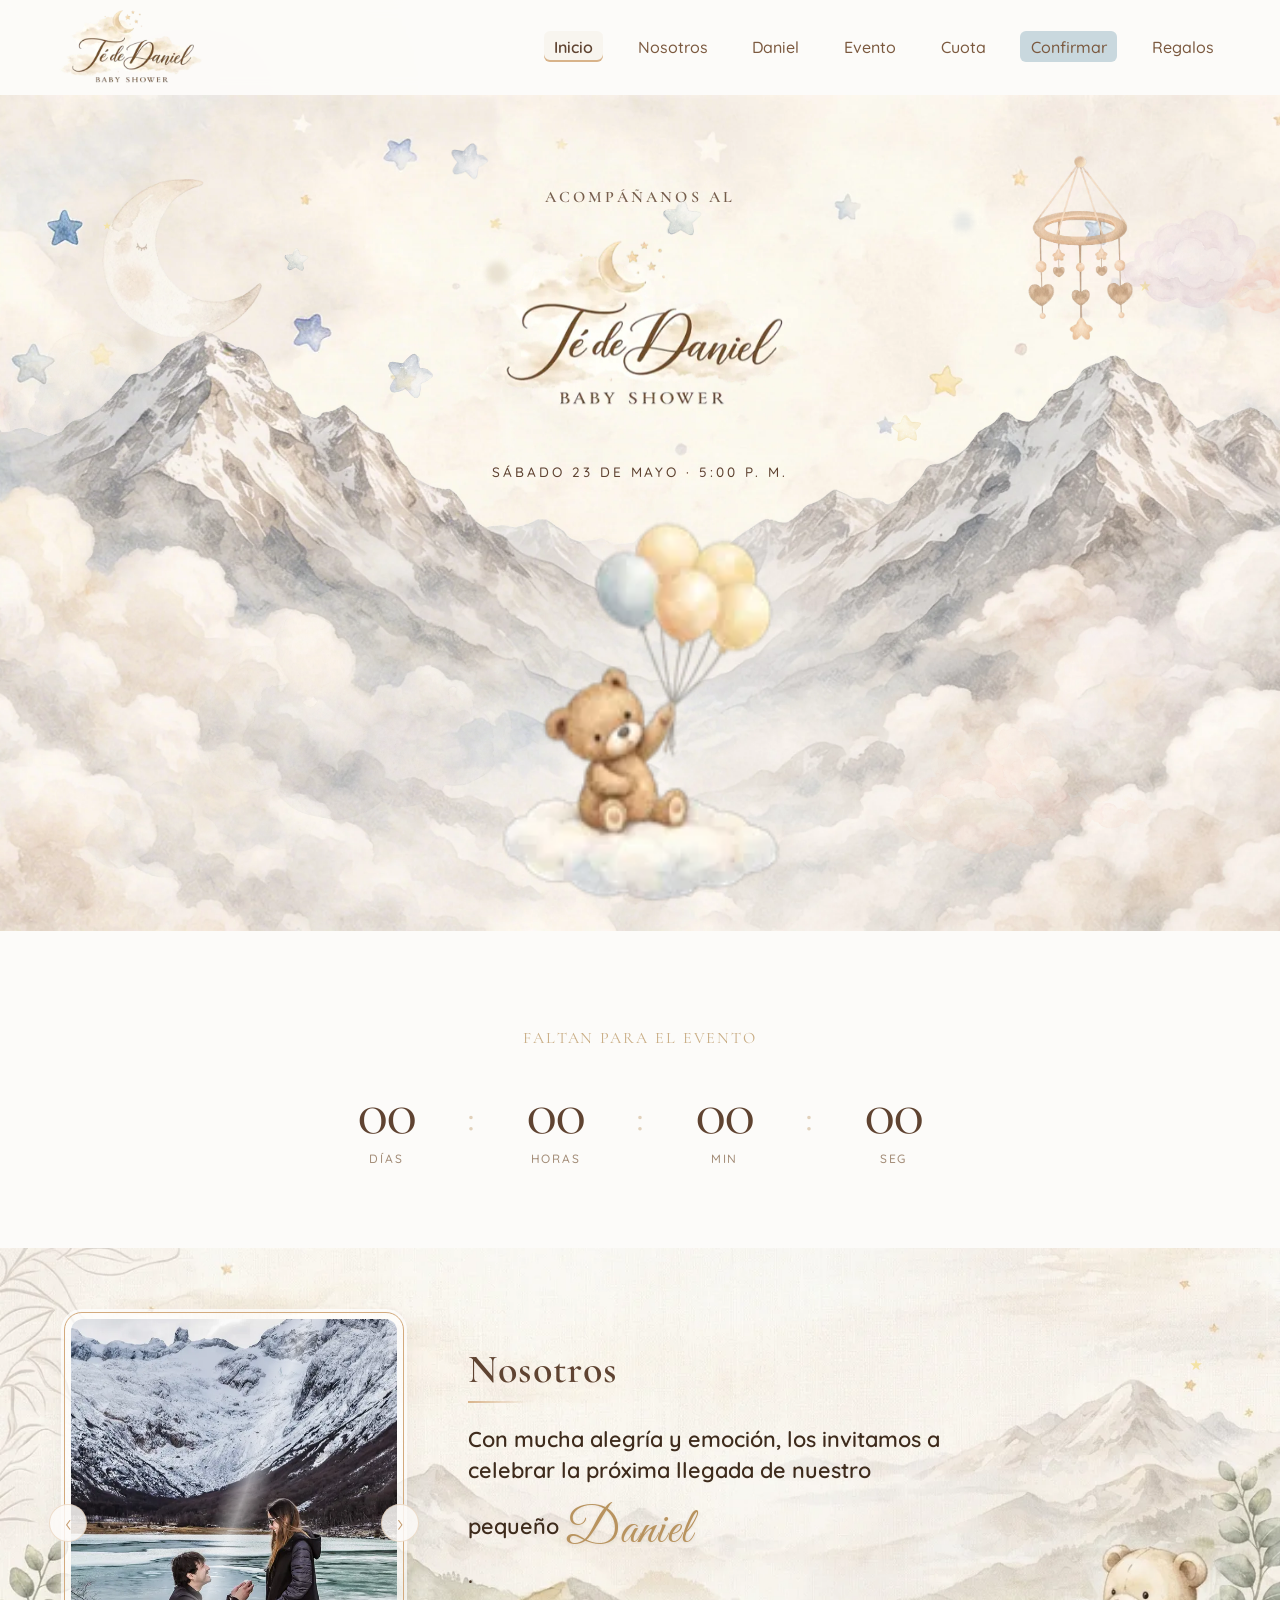
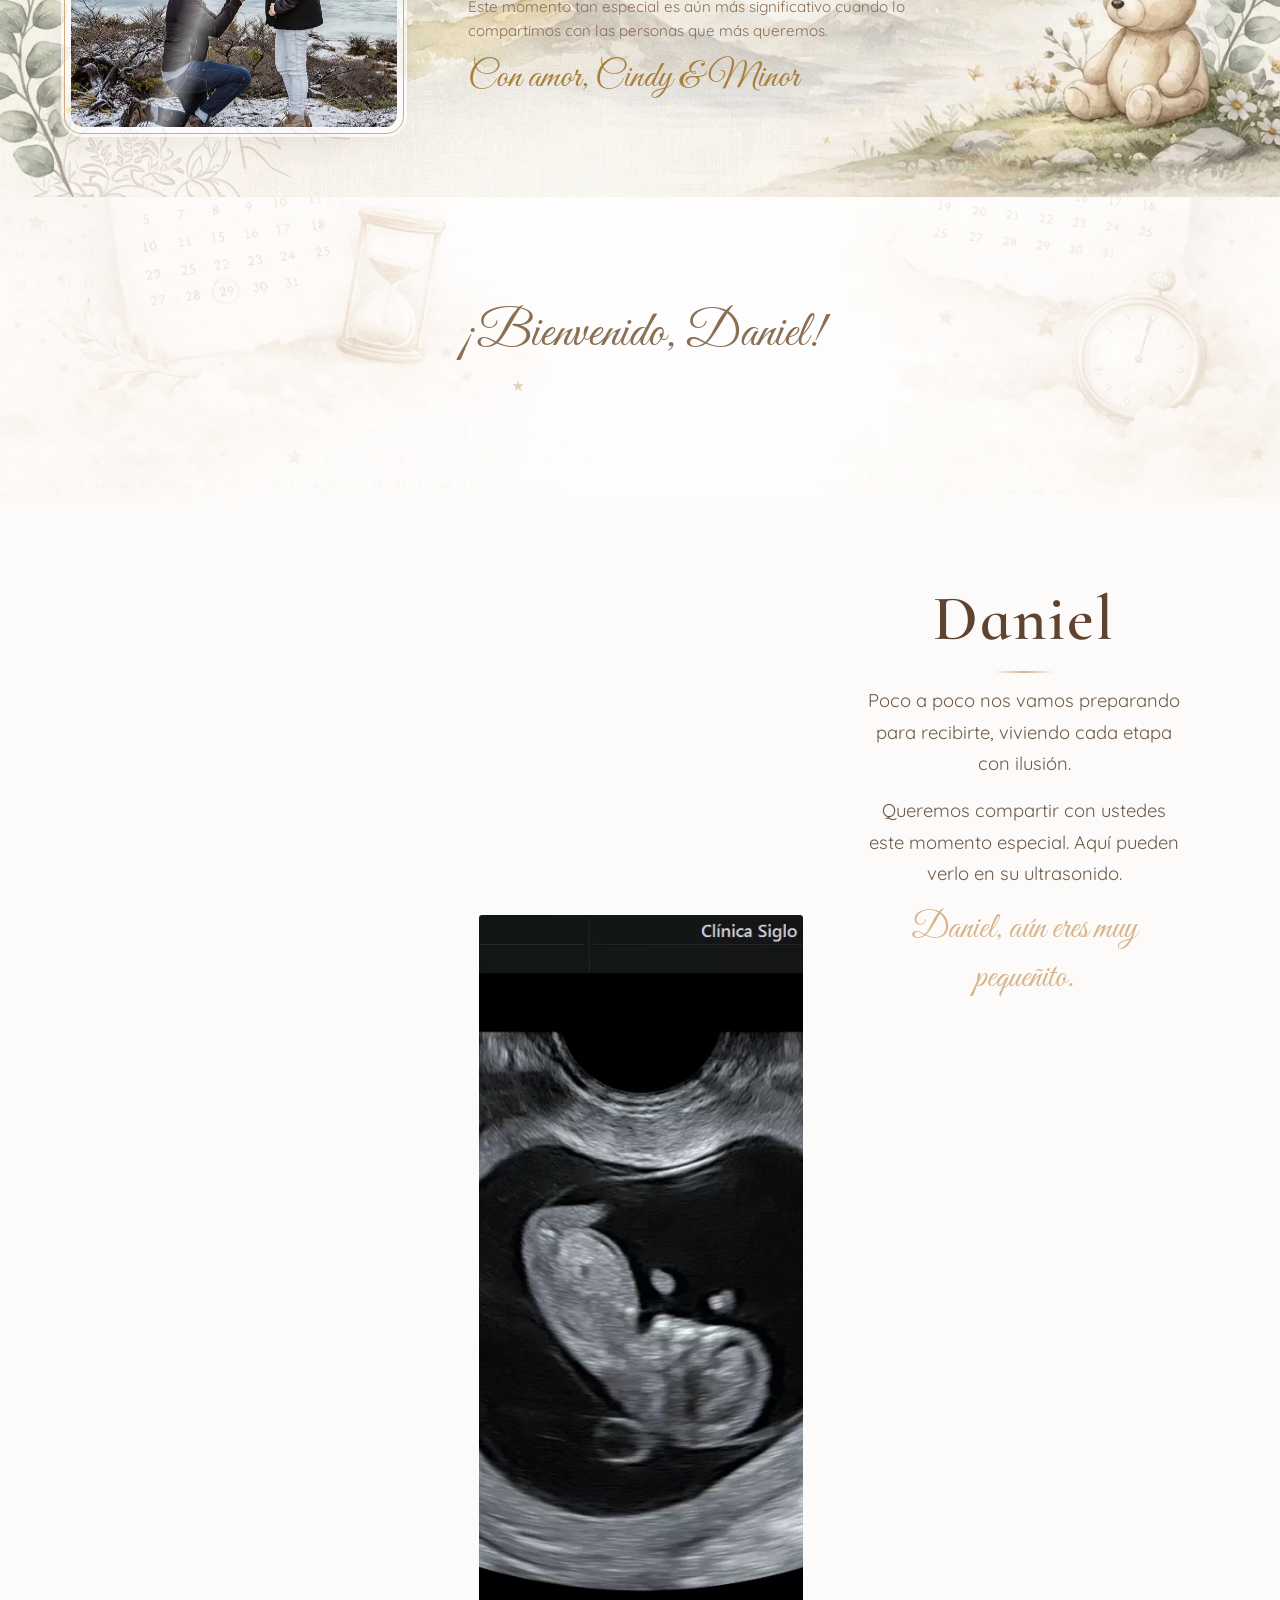
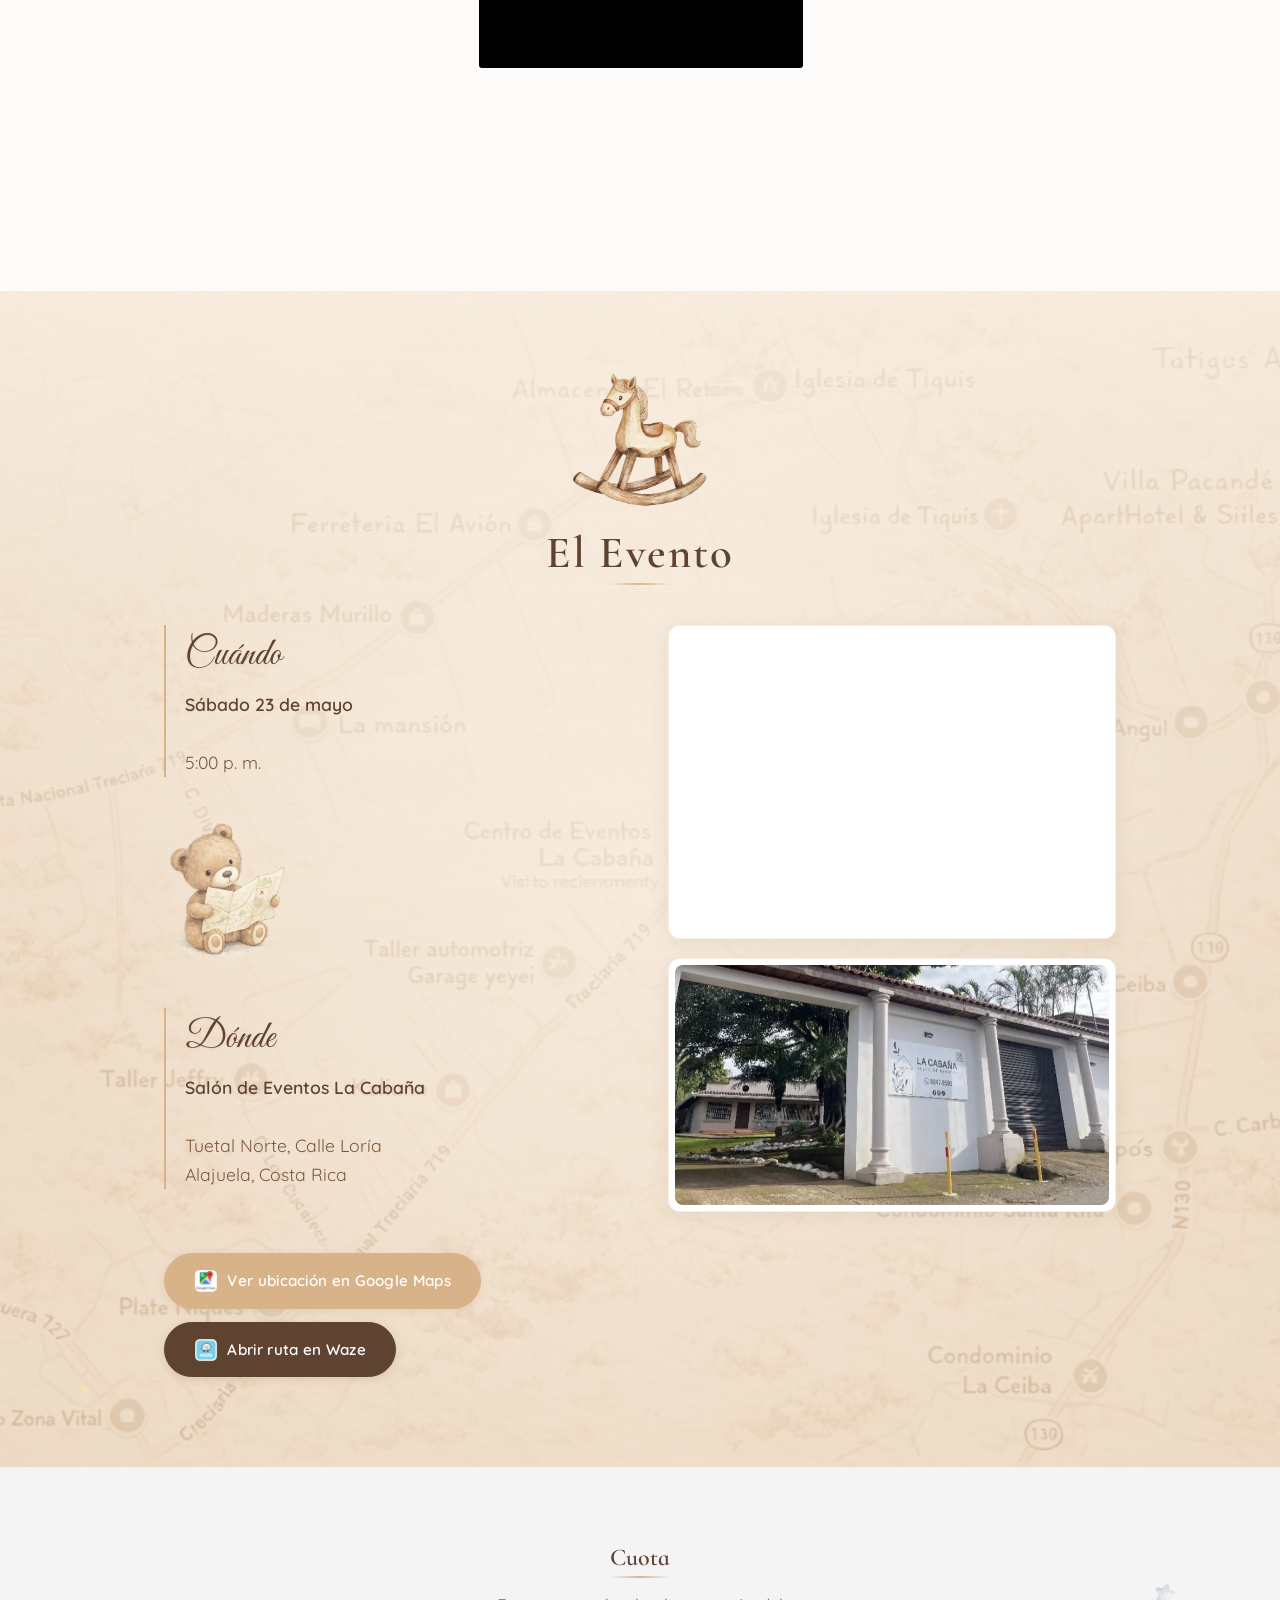
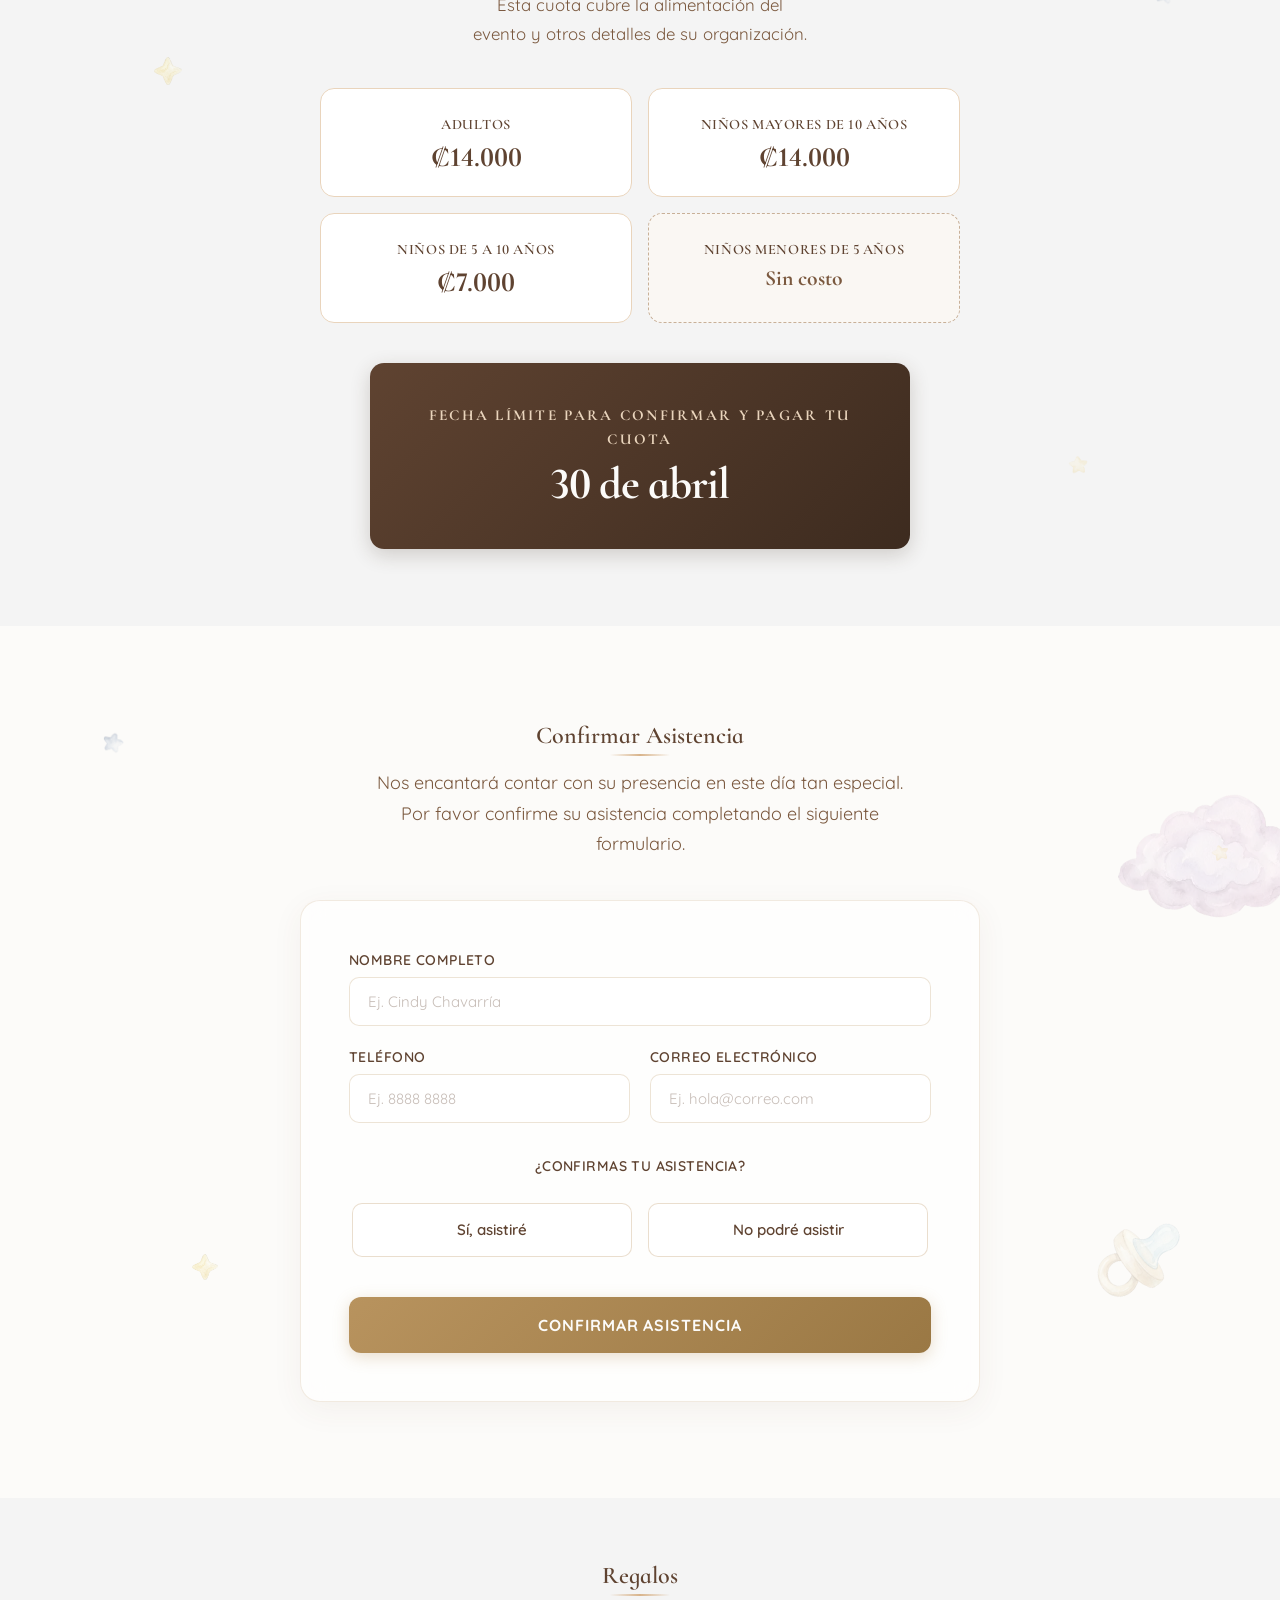
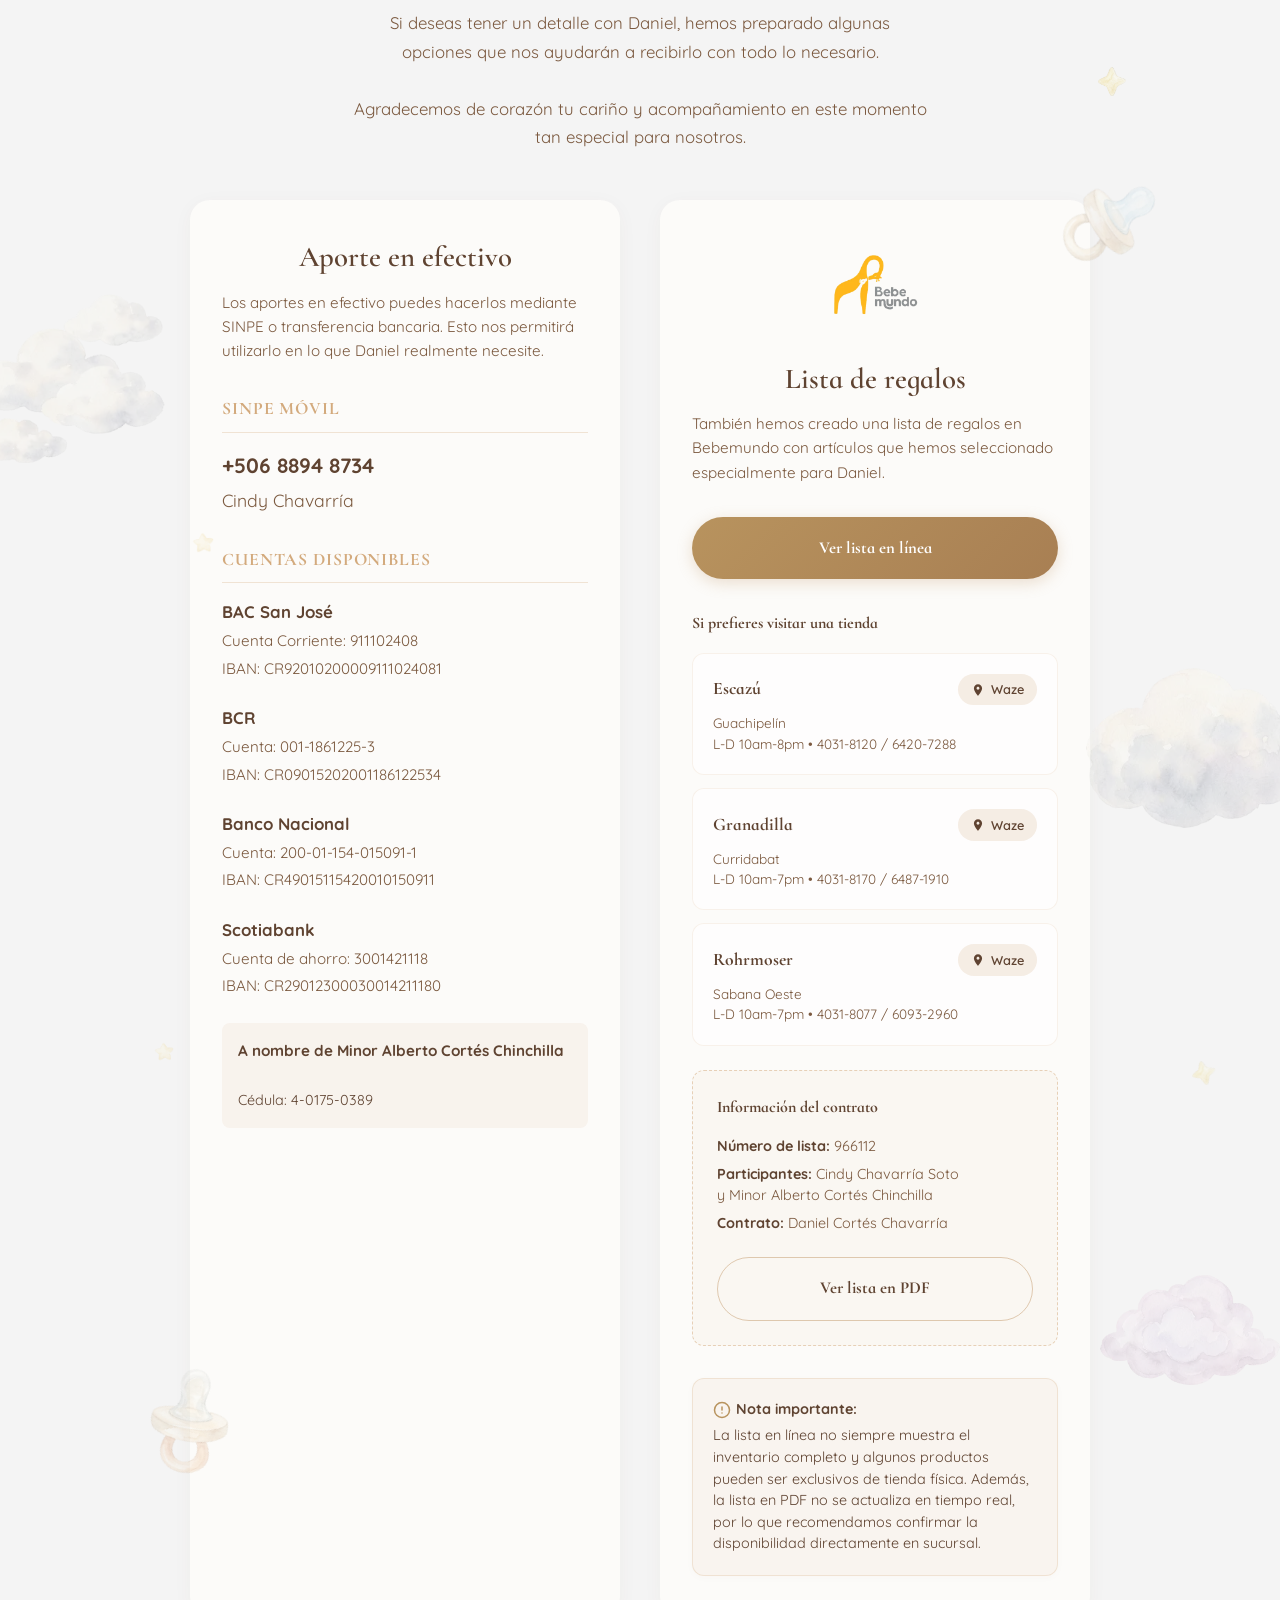
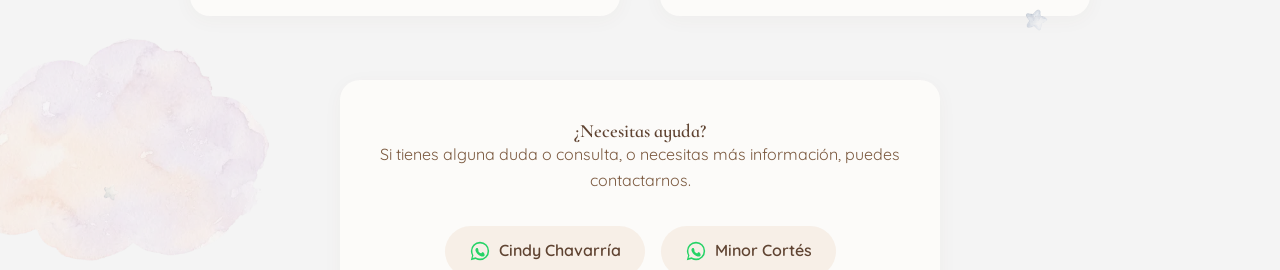
==== commit 5c7eb3a9: "feat: Add watercolor mountains + background clouds to closing section - Mountains placed as deepest " ====
--- a/index.html
+++ b/index.html
@@ -953,7 +953,24 @@
         </div>
       </div>
       <!-- Sistema Decorativo Cierre (Reforzado y Animado) -->
-      
+
+      <!-- MONTAÑAS DE FONDO (capa más profunda) -->
+      <img class="decor decor-fin-montanas"
+           src="assets/images/web/decor/mobile/montanas_cierre.webp"
+           srcset="assets/images/web/decor/mobile/montanas_cierre.webp 600w,
+                   assets/images/web/decor/tablet/montanas_cierre.webp 1000w,
+                   assets/images/web/decor/desktop/montanas_cierre.webp 1540w"
+           sizes="(max-width: 479px) 100vw, (max-width: 1023px) 100vw, 100vw"
+           alt="" aria-hidden="true" loading="lazy" decoding="async">
+
+      <!-- NUBES DE FONDO PROFUNDO (detrás de montañas) -->
+      <img class="decor decor-fin-nube-fondo-1 anim-cruzada-l2r-super-lenta" style="animation-delay: -120s;" src="assets/images/web/decor/desktop/clouds-05.webp" alt="" aria-hidden="true" loading="lazy" decoding="async">
+      <img class="decor decor-fin-nube-fondo-2 anim-cruzada-r2l-lenta" style="animation-delay: -55s;" src="assets/images/web/decor/desktop/clouds-07.webp" alt="" aria-hidden="true" loading="lazy" decoding="async">
+      <img class="decor decor-fin-nube-fondo-3 anim-cruzada-l2r-hiper-lenta" style="animation-delay: -90s;" src="assets/images/web/decor/desktop/clouds-04.webp" alt="" aria-hidden="true" loading="lazy" decoding="async">
+      <img class="decor decor-fin-nube-fondo-4 anim-cruzada-r2l" style="animation-delay: -140s;" src="assets/images/web/decor/desktop/clouds-02.webp" alt="" aria-hidden="true" loading="lazy" decoding="async">
+      <img class="decor decor-fin-nube-fondo-5 anim-cruzada-l2r" style="animation-delay: -75s;" src="assets/images/web/decor/desktop/clouds-03.webp" alt="" aria-hidden="true" loading="lazy" decoding="async">
+      <img class="decor decor-fin-nube-fondo-6 anim-cruzada-r2l-media" style="animation-delay: -105s;" src="assets/images/web/decor/desktop/clouds-05.webp" alt="" aria-hidden="true" loading="lazy" decoding="async">
+
       <!-- NUBES CRUZADAS (Cielo Vivo) -->
       <!-- Capa fondo lejano -->
       <img class="decor anim-cruzada-l2r decor-fin-nube-cruzada-1" style="animation-delay: -45s;" src="assets/images/web/decor/desktop/clouds-04.webp" alt="" aria-hidden="true" loading="lazy" decoding="async">
--- a/css/styles.min.css
+++ b/css/styles.min.css
@@ -1 +1 @@
-:root{--font-display:'Cormorant Infant',serif;--font-script:'Great Vibes',cursive;--font-body:'Quicksand',sans-serif;--text-base:1rem;--text-lg:1.125rem;--text-xl:1.5rem;--text-2xl:2rem;--text-hero:3rem;--color-bg:#F4F4F4;--color-surface:#FCFBF9;--color-text-dark:#5F4331;--color-text:#7B593F;--color-camel:#D8B38A;--color-sand:#E9D4BC;--color-taupe:#C8BEB4;--color-dusty-blue:#C9D8DE;--color-soft-sage:#B8C19A;--color-butter-yellow:#F4E3A6;--space-sm:1rem;--space-md:1.5rem;--space-lg:2.5rem;--space-xl:4rem;--space-section:4rem 0;--radius-sm:8px;--radius-md:12px;--shadow-card:0 4px 12px rgba(95, 67, 49, 0.05);--color-primary:#B8935E;--color-text-medium:#7B593F;--header-height:4rem}*,::after,::before{margin:0;padding:0;box-sizing:border-box}.premium-loader{position:fixed;top:0;left:0;width:100%;height:100%;background-color:var(--color-surface);z-index:9999;display:flex;justify-content:center;align-items:center;transition:opacity .6s ease,visibility .6s ease}.premium-loader.is-hidden{opacity:0;visibility:hidden;pointer-events:none}.loader-content{display:flex;flex-direction:column;align-items:center;max-width:200px;width:100%;opacity:0;animation:loaderFadeIn .8s ease forwards .1s}@keyframes loaderFadeIn{to{opacity:1}}.loader-horse{width:105px;height:auto;margin-bottom:28px;animation:gentleRocking 2.8s ease-in-out infinite alternate;transform-origin:bottom center;will-change:transform}@keyframes gentleRocking{0%{transform:rotate(-2.5deg)}100%{transform:rotate(2.5deg)}}.loader-text-wrapper{display:flex;justify-content:space-between;align-items:flex-end;width:100%;margin-bottom:8px;font-family:var(--font-body);color:var(--color-text);font-size:.8rem;letter-spacing:.08em;text-transform:uppercase}.loader-percentage{font-family:var(--font-display);font-size:1.1rem;font-weight:600;color:var(--color-primary)}.loader-bar-container{width:100%;height:2px;background-color:rgba(95,67,49,.08);border-radius:2px;overflow:hidden}.loader-bar-fill{width:0%;height:100%;background-color:var(--color-primary);border-radius:2px;transition:width .15s ease-out}html{scroll-behavior:smooth;scroll-padding-top:var(--header-height)}body{font-family:var(--font-body);color:var(--color-text);background-color:var(--color-bg);line-height:1.6;-webkit-font-smoothing:antialiased}h1,h2,h3{font-family:var(--font-display);color:var(--color-text-dark);font-weight:600;line-height:1.2}.font-display{font-family:var(--font-display)}.font-script{font-family:var(--font-script)}.container{width:100%;max-width:1200px;margin:0 auto;padding:0 1.5rem}.bg-texture{position:fixed;inset:0;z-index:-10;pointer-events:none;background-color:var(--color-bg);background-image:radial-gradient(ellipse 600px 500px at 15% 10%,rgba(232,212,188,.25),transparent 70%),radial-gradient(ellipse 500px 400px at 80% 35%,rgba(201,216,222,.18),transparent 65%),radial-gradient(ellipse 450px 350px at 20% 70%,rgba(184,193,154,.12),transparent 60%),radial-gradient(ellipse 400px 300px at 75% 85%,rgba(244,227,166,.15),transparent 65%),radial-gradient(ellipse 700px 500px at 50% 50%,rgba(233,212,188,.1),transparent 70%)}.bg-texture::after{content:'';position:absolute;inset:0;opacity:.04;mix-blend-mode:multiply}.star{position:absolute;color:var(--color-butter-yellow);pointer-events:none;animation:twinkle var(--twinkle-duration,4s) ease-in-out infinite;animation-delay:var(--twinkle-delay, 0s)}.star--xs{width:10px;height:10px;--twinkle-duration:3s}.star--sm{width:14px;height:14px;--twinkle-duration:4.5s}.star--md{width:20px;height:20px;--twinkle-duration:5.5s}.star:first-of-type{--twinkle-delay:0s}.star:nth-of-type(2){--twinkle-delay:1.8s}.star:nth-of-type(3){--twinkle-delay:0.9s}.star--hero-1{top:15%;left:8%}.star--hero-2{top:22%;right:10%}.star--nos-1{top:20%;right:6%}.star--nos-2{bottom:15%;left:5%}.star--dan-1{top:12%;left:4%}.star--dan-2{top:35%;right:7%}.star--dan-3{bottom:18%;right:15%}.star--evt-1{top:18%;left:6%}.star--evt-2{bottom:12%;right:8%}.star--cfm-1{top:10%;right:5%}.star--cfm-2{bottom:20%;left:8%}.star--reg-1{top:15%;right:6%}.star--reg-2{bottom:10%;left:10%}.star--fin-1{top:20%;left:12%}.star--fin-2{top:30%;right:10%}@keyframes twinkle{0%,100%{opacity:.2}50%{opacity:.7}}@media (prefers-reduced-motion:reduce){.star{animation:none;opacity:.35}.hero-asset--bear{animation:none}}.section-hero{position:relative;min-height:calc(100vh - var(--header-height));min-height:calc(100svh - var(--header-height));display:flex;align-items:center;justify-content:flex-start;overflow:hidden;background-color:var(--color-bg);text-align:center;flex-direction:column;isolation:isolate}.hero-layer{position:absolute;inset:0;pointer-events:none;background-size:cover;background-position:center bottom;background-repeat:no-repeat}.hero-layer--base{z-index:0;background-image:url('../assets/images/web/hero/fondo_base.webp')}.hero-layer--moving-clouds{z-index:1;background-image:url('../assets/images/web/hero/nubes_movimiento.webp');background-position:0 bottom;opacity:0;animation:drift-clouds 120s linear infinite,fade-in-clouds 3s ease forwards;will-change:background-position}@keyframes drift-clouds{0%{background-position:0 bottom}100%{background-position:-2000px bottom}}@keyframes fade-in-clouds{to{opacity:.65}}.hero-decor--bg{z-index:2}.hero-layer--mountains{z-index:3;background-image:url('../assets/images/web/hero/montanas_frontales.webp')}.hero-decor--fg{z-index:4}.hero-decor{position:absolute;inset:0;pointer-events:none;animation:decor-reveal 2.5s ease-out}@keyframes decor-reveal{from{opacity:0}}.hero-asset{position:absolute;opacity:.65}.hero-asset--moon{top:12%;left:5%;width:80px;height:auto;animation:gentle-glow 10s ease-in-out infinite,moon-react 14s ease-in-out infinite;transition:scale .25s cubic-bezier(.34, 1.56, .64, 1),transform .4s ease,filter .3s ease;cursor:url("data:image/svg+xml,%3Csvg xmlns='http://www.w3.org/2000/svg' width='32' height='32' viewBox='0 0 24 24'%3E%3Ctext y='24' font-size='24'%3E👆🏼%3C/text%3E%3C/svg%3E") 14 0,pointer;pointer-events:auto}.hero-asset--moon.is-touched,.hero-asset--moon:hover{scale:1.14;transform:rotate(8deg) translateY(-3px);filter:brightness(1.06) drop-shadow(0 0 10px rgba(244, 227, 166, .35))}.hero-asset--cloud-1{top:25%;left:0;width:180px;opacity:.3;animation:drift-right 60s linear infinite;will-change:translate}.hero-asset--cloud-2{bottom:25%;right:0;width:220px;opacity:.2;animation:drift-left 75s linear infinite;will-change:translate}.hero-asset--cloud-3{top:10%;right:0;width:160px;opacity:.25;animation:drift-left 90s linear infinite;animation-delay:-30s;will-change:translate}.hero-asset--cloud-4{top:45%;left:-5%;width:150px;opacity:.15;animation:drift-right 70s linear infinite;animation-delay:-15s;transform:scaleX(-1);will-change:translate}.hero-asset--cloud-5{top:15%;right:-5%;width:120px;opacity:.35;animation:drift-left 95s linear infinite;transform:scaleX(-1);will-change:translate}.hero-asset--cloud-6{top:60%;right:-10%;width:250px;opacity:.18;animation:drift-left 130s linear infinite;transform:rotate(-3deg);will-change:translate}.hero-asset--cloud-7{bottom:10%;left:-8%;width:280px;opacity:.12;animation:drift-right 150s linear infinite;animation-delay:-40s;transform:scaleX(-1) scale(.9) rotate(2deg);will-change:translate}.hero-asset--cloud-8{top:35%;right:-3%;width:110px;opacity:.22;animation:drift-left 110s linear infinite;animation-delay:-55s;transform:scaleX(-1);will-change:translate}.hero-asset--cloud-9{bottom:35%;left:-5%;width:90px;opacity:.18;animation:drift-right 100s linear infinite;animation-delay:-25s;transform:scaleX(-1) scale(.85);will-change:translate}.hero-asset--cloud-bear-1{bottom:8%;left:15%;width:320px;opacity:.14;animation:drift-right 140s linear infinite;animation-delay:-60s;will-change:translate}.hero-asset--cloud-bear-2{bottom:2%;right:10%;width:260px;opacity:.11;animation:drift-left 120s linear infinite;animation-delay:-35s;transform:scaleX(-1);will-change:translate}.hero-asset--cloud-bear-3{bottom:15%;left:30%;width:200px;opacity:.08;animation:drift-right 160s linear infinite;animation-delay:-80s;transform:scale(.9) rotate(2deg);will-change:translate}.hero-asset--cloud-bear-4{bottom:5%;left:5%;width:280px;opacity:.12;animation:drift-right 130s linear infinite;animation-delay:-45s;transform:scaleX(-1) scale(.85);will-change:translate}.hero-asset--cloud-bear-5{bottom:18%;right:5%;width:240px;opacity:.09;animation:drift-left 150s linear infinite;animation-delay:-70s;transform:rotate(-2deg);will-change:translate}.hero-asset--movil{top:8%;right:5%;width:100px;height:auto;animation:gentle-sway 8s ease-in-out infinite;transform-origin:top center;transition:scale .25s cubic-bezier(.34, 1.56, .64, 1),transform .4s ease,filter .3s ease;cursor:url("data:image/svg+xml,%3Csvg xmlns='http://www.w3.org/2000/svg' width='32' height='32' viewBox='0 0 24 24'%3E%3Ctext y='24' font-size='24'%3E👆🏼%3C/text%3E%3C/svg%3E") 14 0,pointer;pointer-events:auto}.hero-asset--movil.is-touched,.hero-asset--movil:hover{scale:1.12;transform:rotate(-15deg);filter:drop-shadow(0 6px 16px rgba(95, 67, 49, .2))}.hero-asset--bear{bottom:2%;left:50%;transform:translateX(-50%);width:280px;height:auto;opacity:1;animation:bear-hover 7s ease-in-out infinite;transition:scale .4s ease;pointer-events:auto;cursor:url("data:image/svg+xml,%3Csvg xmlns='http://www.w3.org/2000/svg' width='32' height='32' viewBox='0 0 24 24'%3E%3Ctext y='24' font-size='24'%3E👆🏼%3C/text%3E%3C/svg%3E") 14 0,pointer}.hero-asset--bear.is-touched,.hero-asset--bear:hover{scale:1.06}.hero-asset--bear img{width:100%;height:auto;display:block}@keyframes gentle-sway{0%,100%{rotate:-2deg}50%{rotate:2deg}}@keyframes gentle-float{0%,100%{transform:translate(-50%,0)}50%{transform:translate(-50%,-4px)}}@keyframes bear-hover{0%,100%{transform:translateX(-50%) translateY(0)}50%{transform:translateX(-50%) translateY(-12px)}}@keyframes gentle-glow{0%,100%{opacity:.5}50%{opacity:.75}}@keyframes moon-react{0%,100%,80%{rotate:-2deg;translate:0 0}85%{rotate:6deg;translate:0 -6px}90%{rotate:-4deg;translate:0 2px}}@keyframes drift-right{0%{translate:-300px 0}100%{translate:110vw 0}}@keyframes drift-left{0%{translate:300px 0}100%{translate:-110vw 0}}.hero-content{position:relative;z-index:5;display:flex;flex-direction:column;align-items:center;gap:.5rem;padding:15vh 1.5rem 0 1.5rem}.hero-eyebrow{margin-bottom:.5rem;font-size:var(--text-base);color:var(--color-text-dark);letter-spacing:.2em;text-transform:uppercase;font-weight:500;opacity:.85}.hero-date{font-family:var(--font-body);font-size:.85rem;color:var(--color-text-dark);letter-spacing:.22em;text-transform:uppercase;font-weight:500;margin-top:0;text-shadow:0 1px 6px rgba(252,251,249,.7)}.hero-logo-container{margin:0}.hero-main-logo{width:340px;max-width:85vw;max-height:240px;height:auto;object-fit:contain;display:block;animation:occasional-logo-pulse 20s ease-in-out infinite;transform-origin:center}@keyframes occasional-logo-pulse{0%,100%,85%{transform:scale(1) translateY(0)}92%{transform:scale(1.02) translateY(-2px)}}.particle{position:absolute;border-radius:50%;filter:blur(2px)}.particle--1{background-color:var(--color-sand);top:15%;left:15%;width:6px;height:6px;opacity:.15;animation:particle-float 25s ease-in-out infinite}.particle--2{background-color:var(--color-dusty-blue);top:35%;right:20%;width:8px;height:8px;opacity:.18;animation:particle-float-reverse 30s ease-in-out infinite}.particle--3{background-color:var(--color-butter-yellow);bottom:40%;left:25%;width:5px;height:5px;opacity:.12;animation:particle-float 28s ease-in-out infinite;animation-delay:-10s}.particle--4{background-color:var(--color-sand);top:55%;left:80%;width:4px;height:4px;opacity:.14;animation:particle-float-reverse 22s ease-in-out infinite;animation-delay:-5s}.particle--5{background-color:var(--color-dusty-blue);top:65%;left:10%;width:7px;height:7px;opacity:.16;animation:particle-float 35s ease-in-out infinite;animation-delay:-15s}.particle--6{background-color:var(--color-butter-yellow);top:20%;right:40%;width:5px;height:5px;opacity:.1;animation:particle-float-reverse 20s ease-in-out infinite;animation-delay:-2s}.particle--7{background-color:var(--color-sand);bottom:15%;right:30%;width:6px;height:6px;opacity:.15;animation:particle-float 32s ease-in-out infinite;animation-delay:-8s}.particle--8{background-color:var(--color-dusty-blue);top:8%;left:50%;width:8px;height:8px;opacity:.08;animation:particle-float-reverse 38s ease-in-out infinite;animation-delay:-20s}.hero-asset--star{opacity:.55}.hero-asset--star-1{top:60%;left:10%;width:50px;animation:star-sparkle 5s ease-in-out infinite}.hero-asset--star-2{top:45%;right:12%;width:45px;animation:star-sparkle 7s ease-in-out infinite 1.5s}.hero-asset--star-3{bottom:15%;left:8%;width:80px;animation:star-sparkle 6s ease-in-out infinite 2s}.hero-asset--star-4{bottom:25%;right:15%;width:50px;animation:star-sparkle 4s ease-in-out infinite .5s}.hero-asset--star-5{top:12%;right:45%;width:45px;animation:star-sparkle 5.5s ease-in-out infinite 3s}.hero-asset--star-6{top:30%;left:30%;width:55px;animation:star-sparkle 6.5s ease-in-out infinite 1s}.hero-asset--star-7{bottom:40%;right:35%;width:35px;animation:star-sparkle 4.5s ease-in-out infinite 4s}.hero-asset--star-8{top:75%;right:5%;width:60px;animation:star-sparkle 5s ease-in-out infinite 2.5s}.hero-asset--star-9{top:5%;left:35%;width:45px;animation:star-sparkle 5.2s ease-in-out infinite .8s}.hero-asset--star-10{bottom:5%;right:25%;width:55px;animation:star-sparkle 6.8s ease-in-out infinite 3.5s}.hero-asset--star-11{top:55%;right:40%;width:30px;animation:star-sparkle 4.2s ease-in-out infinite 1.2s}.hero-asset--star-12{bottom:35%;left:35%;width:48px;animation:star-sparkle 5.8s ease-in-out infinite 2.2s}.hero-asset--star-13{top:18%;left:22%;width:28px;animation:star-sparkle 7.5s ease-in-out infinite .3s}.hero-asset--star-14{top:38%;right:28%;width:32px;animation:star-sparkle 5.5s ease-in-out infinite 1.8s}.hero-asset--star-15{top:70%;left:42%;width:22px;animation:star-sparkle 8s ease-in-out infinite 4.5s}.hero-asset--star-16{bottom:48%;right:8%;width:35px;animation:star-sparkle 6.2s ease-in-out infinite 2.8s}@keyframes star-sparkle{0%,100%{opacity:.3;transform:scale(.9) rotate(-2deg)}50%{opacity:1;transform:scale(1.25) rotate(4deg)}}@keyframes particle-float{0%,100%{transform:translateY(0) translateX(0);opacity:.1}50%{transform:translateY(-15px) translateX(8px);opacity:.2}}.particle--9{background-color:var(--color-sand);top:42%;right:8%;width:5px;height:5px;opacity:.12;animation:particle-drift 26s ease-in-out infinite}.particle--10{background-color:var(--color-butter-yellow);bottom:22%;left:45%;width:4px;height:4px;opacity:.1;animation:particle-drift 32s ease-in-out infinite -12s}.glint{position:absolute;border-radius:50%;pointer-events:none}.glint--1{top:20%;left:38%;width:22px;height:22px;background:rgba(185,168,138,.28);filter:blur(3px);animation:dust-drift-a 38s ease-in-out infinite}.glint--2{top:48%;right:22%;width:16px;height:16px;background:rgba(148,172,196,.22);filter:blur(2px);animation:dust-drift-b 50s ease-in-out infinite -15s}.glint--3{top:28%;left:10%;width:26px;height:26px;background:rgba(185,168,138,.2);filter:blur(4px);animation:dust-drift-c 44s ease-in-out infinite -8s}.glint--4{top:60%;right:30%;width:18px;height:18px;background:rgba(210,192,130,.24);filter:blur(2.5px);animation:dust-drift-a 55s ease-in-out infinite -22s}.glint--5{top:14%;right:24%;width:20px;height:20px;background:rgba(148,172,196,.2);filter:blur(3px);animation:dust-drift-b 42s ease-in-out infinite -5s}.glint--6{top:72%;left:30%;width:20px;height:20px;background:rgba(185,168,138,.26);filter:blur(3px);animation:dust-drift-c 60s ease-in-out infinite -30s}@keyframes dust-drift-a{0%{transform:translate(0,0)}25%{transform:translate(8px,-12px)}50%{transform:translate(-5px,-20px)}75%{transform:translate(12px,-8px)}100%{transform:translate(0,0)}}@keyframes dust-drift-b{0%{transform:translate(0,0)}30%{transform:translate(-10px,-8px)}55%{transform:translate(6px,-16px)}80%{transform:translate(-4px,-6px)}100%{transform:translate(0,0)}}@keyframes dust-drift-c{0%{transform:translate(0,0)}20%{transform:translate(5px,-10px)}48%{transform:translate(-8px,-18px)}72%{transform:translate(10px,-12px)}100%{transform:translate(0,0)}}@keyframes particle-drift{0%,100%{transform:translate(0,0);opacity:.08}50%{transform:translate(12px,-18px);opacity:.18}}@keyframes particle-float-reverse{0%,100%{transform:translateY(0) translateX(0);opacity:.08}50%{transform:translateY(-10px) translateX(-10px);opacity:.15}}.hero-scroll-cue{position:absolute;bottom:2rem;left:50%;transform:translateX(-50%);z-index:2}.scroll-arrow{display:block;font-size:1.5rem;color:var(--color-camel);animation:bounce-down 2s ease-in-out infinite,pulse-fade 2.5s ease-in-out infinite}@keyframes pulse-fade{0%,100%{opacity:.3}50%{opacity:.9}}@keyframes bounce-down{0%,100%{transform:translateY(0)}50%{transform:translateY(6px)}}@media (min-width:768px){.hero-bg{background-image:url('../assets/images/web/bg/background-tablet.webp')}.hero-asset--moon{width:112px}.hero-asset--movil{width:140px}.hero-asset--bear{width:500px}.hero-content{padding-top:12vh}.hero-asset--cloud-bear-1{opacity:.18}.hero-asset--cloud-bear-2{opacity:.14}.hero-asset--cloud-bear-3{opacity:.1}.hero-asset--cloud-bear-4{opacity:.15}.hero-asset--cloud-bear-5{opacity:.12}}@media (min-width:1280px){.hero-bg{background-image:url('../assets/images/web/bg/background-desktop.webp')}.hero-asset--moon{width:160px;top:10%;left:8%}.hero-asset--movil{width:180px;top:6%;right:8%}.hero-asset--bear{width:540px;bottom:2%}.hero-main-logo{width:340px}.hero-content{padding-top:10vh}.header-logo{width:150px}.hero-asset--cloud-bear-1{opacity:.2}.hero-asset--cloud-bear-2{opacity:.16}.hero-asset--cloud-bear-3{opacity:.12}.hero-asset--cloud-bear-4{opacity:.18}.hero-asset--cloud-bear-5{opacity:.14}}.section-surface{padding:var(--space-section);background-color:var(--color-surface);position:relative;overflow:hidden}.section-default{padding:var(--space-section);background-color:var(--color-bg);position:relative;overflow:hidden}.section-accent{padding:var(--space-section);background-color:var(--color-sand);position:relative;overflow:hidden}.section-footer{padding:6rem 0;background:linear-gradient(to bottom,var(--color-surface),rgba(216,179,138,.04));text-align:center;position:relative;overflow:hidden}.countdown-section{position:relative;z-index:2;background:linear-gradient(to bottom,#fcfbf9 0,var(--color-surface) 100%);padding:4rem 1rem 3rem 1rem;text-align:center}@media (min-width:768px){.countdown-section{padding:6rem 2rem 5rem 2rem}}.countdown-container{display:flex;flex-direction:column;align-items:center;gap:2rem;max-width:800px;margin:0 auto}.countdown-eyebrow{font-family:var(--font-display);font-size:clamp(.85rem, 2vw, 1rem);font-weight:400;letter-spacing:.12em;text-transform:uppercase;color:#b8935e;margin:0;line-height:1.4;opacity:.75}.countdown-timer{display:flex;align-items:center;justify-content:center;gap:1.5rem}@media (min-width:768px){.countdown-timer{gap:3rem}}.time-block{display:flex;flex-direction:column;align-items:center;gap:.2rem;min-width:65px}.time-number{font-family:var(--font-display);font-size:clamp(2.5rem, 6vw, 4rem);color:var(--color-text-dark);font-weight:400;line-height:1;font-variant-numeric:tabular-nums;letter-spacing:-.02em}.time-label{font-family:var(--font-body);font-size:.75rem;color:#8b6f55;letter-spacing:.15em;text-transform:uppercase;font-weight:500;opacity:.8}.time-separator{font-family:var(--font-display);font-size:clamp(1.5rem, 4vw, 2.5rem);color:rgba(184,147,94,.4);transform:translateY(-8px)}@media (max-width:480px){.countdown-timer{gap:.8rem}.time-separator{transform:translateY(-6px)}.time-block{min-width:50px}}#nosotros{position:relative;z-index:1;background-image:url('../assets/images/web/bg/fondo_nosotros_con_oso_9_16.webp');background-repeat:no-repeat;background-position:center bottom;background-size:cover;transition:background-image .4s ease,background-position .4s ease}@media (min-width:600px){#nosotros{background-image:url('../assets/images/web/bg/fondo_nosotros_con_oso_3_4.webp');background-position:right bottom}}@media (min-width:768px){#nosotros{background-image:url('../assets/images/web/bg/fondo_nosotros_con_oso_4_3.webp');background-position:right bottom}}@media (min-width:1200px){#nosotros{background-image:url('../assets/images/web/bg/fondo_nosotros_con_oso.webp');background-position:right bottom}}.nosotros-layout{display:flex;flex-direction:column;align-items:center;gap:var(--space-xl);text-align:center}.nosotros-photo{flex-shrink:0;width:100%;max-width:280px;margin:0 auto}.foto-frame{padding:6px;background:rgba(255,255,255,.7);border-radius:18px;border:1.5px solid #d3aa7d;box-shadow:0 0 0 3px rgba(255,255,255,.7),0 8px 24px rgba(95,67,49,.08);position:relative;overflow:visible}.foto-inner{border-radius:12px;overflow:hidden;background:#fff;aspect-ratio:4/5;width:100%;position:relative}.foto-inner::after{content:'';position:absolute;inset:0;background:linear-gradient(110deg,transparent 0,transparent 45%,rgba(255,255,255,.5) 50%,transparent 55%,transparent 100%);z-index:5;pointer-events:none;animation:photo-sheen 7s linear infinite}@keyframes photo-sheen{0%{transform:translateX(-150%)}100%{transform:translateX(150%)}}.photo-slider{position:relative;width:100%;height:100%;background:#fff}.photo-slider__slide{position:absolute;inset:0;width:100%;height:100%;object-fit:cover;opacity:0;transform:scale(1);transition:opacity 1.2s ease-in-out,transform 12s ease-out;will-change:opacity,transform;pointer-events:none}.photo-slider__slide--active{opacity:1;pointer-events:auto;transform:scale(1.08)}.slider-arrow{position:absolute;top:50%;transform:translateY(-50%);width:38px;height:38px;border-radius:50%;background:rgba(253,251,248,.85);border:1px solid rgba(211,170,125,.35);display:flex;align-items:center;justify-content:center;cursor:pointer;transition:all .4s cubic-bezier(.25, 1, .5, 1);z-index:10;color:#c49a6c;font-family:inherit;font-weight:300;font-size:24px;line-height:1;padding-bottom:2px}.slider-arrow:hover{transform:translateY(-50%) scale(1.05);box-shadow:0 4px 14px rgba(95,67,49,.1);background:rgba(255,254,252,.98);border-color:rgba(211,170,125,.5);color:#a87b47}.prev{left:-16px}.next{right:-16px}@media (prefers-reduced-motion:reduce){.photo-slider__slide{transition:none}.photo-slider__slide--active{transform:scale(1)}}.nosotros-text{display:flex;flex-direction:column;align-items:center;gap:.3rem;max-width:340px;margin:-1.5rem auto 13rem auto;padding:.8rem .85rem .6rem;background:linear-gradient(to bottom,rgba(252,251,249,.35) 0,rgba(252,251,249,.55) 100%);backdrop-filter:blur(2px);-webkit-backdrop-filter:blur(2px);border-radius:12px}.desktop-break{display:none}.nosotros-title{font-size:clamp(1.5rem, 5vw, 2.5rem);color:var(--color-text-dark);letter-spacing:.03em}.section-divider{width:60px;height:2px;background:linear-gradient(to right,transparent,var(--color-camel),transparent);margin:.2rem auto .8rem}.nosotros-highlight{font-size:clamp(.9rem, 3.2vw, 1.35rem);line-height:1.45;color:#3e2b1c;font-weight:600;margin-top:.15rem;margin-bottom:0}.highlight-name{font-family:var(--font-script);font-size:2.3em;color:#b8935e;font-weight:400;display:inline-block;transform:translateY(8px);letter-spacing:.02em;text-shadow:0 1px 3px rgba(139,115,85,.15)}.nosotros-message{font-size:clamp(.8rem, 2vw, .95rem);line-height:1.6;color:#8b6f55;max-width:440px}.nosotros-signature{font-family:var(--font-script);font-size:clamp(1.1rem, 4vw, 2.3rem);color:#a8803e;margin-top:.5rem;line-height:1.2}.birth-countdown-section{position:relative;width:100%;background-color:var(--color-surface);background-image:url('../assets/images/web/seccion_dani/fondo_contador_nacimiento.webp?v=3');background-size:cover;background-position:center;background-repeat:no-repeat;text-align:center;z-index:5;overflow:hidden;transition:padding .5s cubic-bezier(.25, .1, .25, 1);padding:3rem 1.5rem}.birth-countdown-section::before{content:"";position:absolute;inset:0;background:rgba(255,255,255,.65);pointer-events:none;z-index:0}.birth-countdown-section>*{position:relative;z-index:1}.birth-countdown-container{max-width:600px;margin:0 auto;position:relative;z-index:2}.birth-countdown-eyebrow{font-size:clamp(.9rem, 1.5vw, 1.1rem);color:#8b6f55;text-transform:uppercase;letter-spacing:.15em;margin-bottom:.5rem}.birth-countdown-numbers{font-size:clamp(2.5rem, 6vw, 4rem);color:var(--color-text-primary);line-height:1;margin:.5rem 0;display:flex;align-items:baseline;justify-content:center;gap:.2em;flex-wrap:wrap}.birth-countdown-unit{font-size:.35em;color:#b8935e;font-family:var(--font-body);letter-spacing:.05em;text-transform:lowercase;margin-left:.1em;margin-right:.2em}.birth-countdown-sep{font-family:var(--font-script);font-size:.6em;color:#cdb79e;margin:0 .2em;transform:translateY(-.1em)}.birth-countdown-message{font-family:var(--font-script);font-size:clamp(2rem, 5vw, 3.2rem);color:#8b6f55;margin-top:.5rem}.star--bc-1{top:20%;right:10%;color:#e1d2be}@media (min-width:600px) and (max-width:1199px){.birth-countdown-section{padding:4.5rem 2rem}}@media (min-width:1200px){.birth-countdown-section{padding:6rem 2rem}}.daniel-section--full{position:relative;width:100%;padding:0;overflow:hidden;background-color:var(--color-surface)}.daniel-overlay-text{position:absolute;top:6%;left:50%;transform:translateX(-50%);text-align:center;max-width:600px;width:85%;padding:0 2rem;z-index:4;transition:transform .4s ease,opacity .4s ease,right .4s ease,width .4s ease,margin .4s ease}.daniel-title{font-size:clamp(2.5rem, 6vw, 4rem);color:var(--color-text-dark);letter-spacing:.03em;margin-bottom:.8rem}.daniel-body{font-size:clamp(.95rem, 2.2vw, 1.15rem);line-height:1.7;color:#6f5a47;margin-bottom:1rem}.daniel-punchline{font-size:clamp(1.4rem, 4vw, 2.2rem);color:var(--color-camel);line-height:1.4}.daniel-visual{position:relative;width:100%;margin:0 auto;transition:margin-top .4s ease}.daniel-monitor__wrapper{position:relative;width:100%}.daniel-monitor__overlay{position:relative;z-index:2;width:100%;height:auto;display:block;pointer-events:none}.daniel-monitor__video{position:absolute;z-index:1;top:30%;left:37.4%;width:25.3%;height:54%;object-fit:cover;border-radius:3px}@media (max-width:1199px){.daniel-section--full{padding-top:0}.daniel-monitor__video{top:64.1%;left:29.5%;width:41%;height:27.7%}}@media (max-width:599px){.daniel-visual{margin-top:-46%}.daniel-overlay-text{position:relative;top:auto;left:auto;right:auto;transform:none;width:90%;max-width:100%;margin:2rem auto -1.5rem;padding:0 1.2rem;z-index:10}.daniel-title{font-size:2rem;margin-bottom:.5rem}.daniel-body{font-size:.9rem;line-height:1.6;margin-bottom:.6rem}.daniel-punchline{font-size:1.2rem;color:#bf9468;letter-spacing:.01em;margin-top:.5rem}}@media (min-width:600px) and (max-width:899px){.daniel-section--full{padding-top:2rem}.daniel-visual{margin-top:-34%}.daniel-overlay-text{position:relative;top:auto;left:auto;right:auto;transform:none;width:72%;max-width:560px;margin:2.5rem auto -2rem;padding:0 1.5rem;text-align:center;z-index:10}.daniel-title{font-size:clamp(2rem, 3.5vw, 2.8rem)}.daniel-body{font-size:clamp(.9rem, 1.6vw, 1.05rem);line-height:1.65;margin-bottom:.7rem}.daniel-punchline{font-size:clamp(1.1rem, 2vw, 1.4rem);margin-bottom:0}}@media (min-width:900px) and (max-width:1199px){.daniel-section--full{padding-top:2.5rem}.daniel-visual{margin-top:-48%}.daniel-overlay-text{position:relative;top:auto;left:auto;right:auto;transform:none;width:60%;max-width:540px;margin:.5rem auto -3.5rem;padding:0 1.5rem;text-align:center;z-index:10}.daniel-title{font-size:clamp(2.2rem, 3vw, 2.8rem)}.daniel-body{font-size:clamp(.95rem, 1.4vw, 1.1rem);line-height:1.6;margin-bottom:.6rem}.daniel-punchline{font-size:clamp(1.2rem, 1.8vw, 1.5rem);margin-bottom:0}}@media (min-width:1200px){.daniel-overlay-text{left:auto;right:5%;transform:none;width:30%;max-width:500px;min-width:340px;text-align:center}}.decor{position:absolute;pointer-events:none;opacity:.55;z-index:1}.decor--daniel-chupeta{bottom:12%;left:5%;width:90px;height:auto}.decor--daniel-star{top:15%;right:4%;width:60px;height:auto}#evento{position:relative;overflow:hidden}#evento::before{content:"";position:absolute;inset:0;pointer-events:none;z-index:0;background-image:url("../assets/images/web/desktop/fondo_mapa_seccion_evento.webp");background-size:cover;background-position:center;background-repeat:no-repeat;opacity:.22;mix-blend-mode:normal;filter:blur(.3px) contrast(.88) brightness(1.06)}#evento::after{content:"";position:absolute;inset:0;pointer-events:none;z-index:0;background:linear-gradient(to bottom,rgba(255,248,240,.55),rgba(255,248,240,.2) 30%,transparent 60%),radial-gradient(circle at center,rgba(255,248,240,.5) 0,rgba(255,248,240,.35) 35%,rgba(255,248,240,.1) 65%,transparent 100%)}#evento>*{position:relative;z-index:1}@media (max-width:1024px){#evento::before{background-image:url("../assets/images/web/tablet/fondo_mapa_seccion_evento.webp")}}@media (max-width:768px){#evento::before{background-image:url("../assets/images/web/mobile/fondo_mapa_seccion_evento.webp");opacity:.14;filter:contrast(.9) brightness(1.08)}}.evt-horse-wrapper{text-align:center;margin-bottom:.25rem}.decor--evento-top{position:relative;display:inline-block;pointer-events:none;width:100px;height:auto;opacity:.9;z-index:2;animation:gentle-rock 5s ease-in-out infinite;transform-origin:bottom center}@keyframes gentle-rock{0%,100%{transform:rotate(-3deg)}50%{transform:rotate(3deg)}}.evt-oso-wrap{display:flex;align-items:center;pointer-events:none}.evt-oso-decor{width:85px;height:auto;opacity:.78;pointer-events:none;mix-blend-mode:multiply;filter:saturate(.9) brightness(.98);animation:float-oso 8s ease-in-out infinite}@keyframes float-oso{0%,100%{transform:translateY(-4px)}50%{transform:translateY(4px)}}.evt-oso-wrap--mobile{justify-content:center;margin-top:1rem;margin-bottom:0}.evt-oso-wrap--desktop{display:none;justify-content:flex-start}@media (min-width:576px){.evt-oso-decor{width:100px}}@media (min-width:992px){.evt-oso-wrap--mobile{display:none}.evt-oso-wrap--desktop{display:flex}.evt-oso-decor{width:130px;opacity:.8}}.evt-container{max-width:1000px;text-align:center}.evt-title{font-size:2rem;letter-spacing:.04em;color:var(--color-text-dark);margin-bottom:0}.evt-grid{display:grid;grid-template-columns:1fr;gap:2.5rem;margin-top:2.5rem}.evt-info{display:flex;flex-direction:column;gap:2.5rem;text-align:center}.evt-block{position:relative}.evt-label{color:var(--color-text-dark);font-size:2.2rem;margin-bottom:.25rem;text-shadow:0 1px 2px rgba(95,67,49,.08)}.evt-value{font-family:var(--font-body);font-size:1.1rem;color:var(--color-text);line-height:1.65}.evt-value strong{font-weight:600;display:block;color:var(--color-text-dark)}.evt-actions{display:flex;flex-direction:column;gap:.85rem;margin-top:1.5rem;align-items:center}.evt-btn{display:inline-flex;align-items:center;justify-content:center;gap:.6rem;padding:.9rem 1.8rem;border-radius:50px;font-family:var(--font-body);font-size:.95rem;font-weight:600;letter-spacing:.02em;text-decoration:none;cursor:pointer;white-space:nowrap;transition:transform .3s ease,box-shadow .3s ease,background-color .3s ease}.evt-btn-logo{width:24px;height:24px;flex-shrink:0;border-radius:4px;object-fit:contain}.evt-btn--maps{background-color:var(--color-camel);color:#fff;border:1px solid var(--color-camel);box-shadow:0 2px 8px rgba(191,148,104,.2)}.evt-btn--maps:hover{background-color:#a37950;border-color:#a37950;transform:translateY(-2px);box-shadow:0 4px 14px rgba(191,148,104,.3)}.evt-btn--waze{background-color:var(--color-text-dark);color:#fff;border:1px solid var(--color-text-dark);box-shadow:0 2px 8px rgba(95,67,49,.15)}.evt-btn--waze:hover{background-color:#7b593f;border-color:#7b593f;transform:translateY(-2px);box-shadow:0 4px 14px rgba(95,67,49,.25)}.evt-visuals{display:flex;flex-direction:column;gap:1.2rem;width:100%}.evt-map{padding:6px;background:#fff;border:1px solid rgba(191,148,104,.15);border-radius:var(--radius-md);overflow:hidden;box-shadow:0 4px 20px rgba(95,67,49,.08)}.evt-map iframe{display:block;border-radius:calc(var(--radius-md) - 4px)}.evt-photo-wrapper{padding:6px;background:#fff;border:1px solid rgba(191,148,104,.15);border-radius:var(--radius-md);overflow:hidden;box-shadow:0 4px 20px rgba(95,67,49,.08)}.evt-photo{width:100%;height:auto;display:block;object-fit:cover;max-height:240px;border-radius:calc(var(--radius-md) - 4px)}@media (max-width:599px){.evt-map iframe{height:220px}.evt-photo{max-height:180px}.decor--evento-top{width:90px}}@media (min-width:600px){.evt-actions{flex-direction:row;justify-content:center;flex-wrap:wrap}.decor--evento-top{width:120px}.evt-label{font-size:2.4rem}.evt-title{font-size:2.4rem}}@media (min-width:992px){.evt-grid{grid-template-columns:1fr 1fr;gap:3.5rem;align-items:start}.evt-info{text-align:left}.evt-actions{justify-content:flex-start}.decor--evento-top{width:140px}.evt-title{font-size:2.6rem}.evt-block{border-left:2px solid var(--color-camel);padding-left:1.2rem}}@media (min-width:1280px){.decor--evento-top{width:160px}.evt-title{font-size:2.8rem}}.decor-cuota-nube-izq{left:-3%;top:40%;width:180px;height:auto;opacity:.35;z-index:0}.decor-cuota-nube-der{right:-2%;top:5%;width:140px;height:auto;opacity:.3;z-index:0}.decor-cuota-nube-sup{left:15%;top:12%;width:130px;height:auto;opacity:.25;z-index:0}.decor-cuota-star-1{left:12%;top:25%;width:28px;opacity:.5;z-index:0}.decor-cuota-star-2{right:15%;bottom:20%;width:20px;opacity:.4;z-index:0}.decor-cuota-star-3{right:8%;top:15%;width:24px;opacity:.45;z-index:0}.decor-cuota-star-4{left:5%;bottom:30%;width:16px;opacity:.3;z-index:0}.decor-cfm-nube-izq{left:-2%;bottom:8%;width:200px;height:auto;opacity:.38;z-index:0}.decor-cfm-nube-der{right:-3%;top:15%;width:160px;height:auto;opacity:.32;z-index:0}.decor-cfm-nube-mid{left:-5%;top:45%;width:120px;height:auto;opacity:.25;z-index:0}.decor-cfm-chupeta{right:6%;bottom:20%;width:110px;height:auto;opacity:.4;z-index:0;transform:rotate(15deg)}.decor-cfm-star-1{left:8%;top:12%;width:24px;opacity:.45;z-index:0}.decor-cfm-star-2{right:12%;top:45%;width:20px;opacity:.35;z-index:0}.decor-cfm-star-3{left:15%;bottom:25%;width:26px;opacity:.5;z-index:0}.decor-cfm-star-4{right:4%;top:25%;width:18px;opacity:.4;z-index:0;transform:rotate(-10deg)}.decor-reg-nube-izq{left:-4%;bottom:5%;width:240px;height:auto;opacity:.4;z-index:0}.decor-reg-nube-der{right:-2%;top:35%;width:160px;height:auto;opacity:.35;z-index:0}.decor-reg-nube-mid-der{right:0;bottom:28%;width:140px;height:auto;opacity:.28;z-index:0}.decor-reg-nube-mid-izq{left:-3%;top:18%;width:180px;height:auto;opacity:.32;z-index:0}.decor-reg-chupeta-1{left:10%;bottom:25%;width:100px;height:auto;opacity:.35;z-index:0;transform:rotate(-25deg)}.decor-reg-chupeta-2{right:8%;top:12%;width:120px;height:auto;opacity:.45;z-index:0;transform:rotate(20deg)}.decor-reg-star-1{right:12%;top:8%;width:28px;opacity:.5;z-index:0}.decor-reg-star-2{left:15%;top:30%;width:22px;opacity:.4;z-index:0}.decor-reg-star-3{right:18%;bottom:18%;width:26px;opacity:.45;z-index:0}.decor-reg-star-4{left:8%;bottom:10%;width:18px;opacity:.35;z-index:0;transform:rotate(15deg)}.decor-reg-star-5{right:5%;top:55%;width:24px;opacity:.4;z-index:0;transform:rotate(-15deg)}.decor-reg-star-6{left:12%;bottom:45%;width:20px;opacity:.38;z-index:0}.decor-fin-nube-izq{left:-2%;top:25%;width:180px;height:auto;opacity:.38;z-index:0}.decor-fin-nube-der{right:-2%;bottom:15%;width:160px;height:auto;opacity:.45;z-index:0}.decor-fin-chupeta{left:6%;top:15%;width:110px;height:auto;opacity:.45;z-index:0;transform:rotate(-20deg)}.decor-fin-star-1{right:15%;top:25%;width:30px;opacity:.5;z-index:0}.decor-fin-star-2{left:18%;bottom:25%;width:22px;opacity:.4;z-index:0;transform:rotate(10deg)}.decor-fin-star-3{right:8%;bottom:35%;width:18px;opacity:.35;z-index:0}.decor-fin-star-4{left:10%;top:40%;width:25px;opacity:.45;z-index:0}.decor-fin-star-5{right:25%;top:12%;width:15px;opacity:.4;z-index:0}.decor-fin-nube-extra-1{left:15%;top:5%;width:120px;height:auto;opacity:.2;z-index:0}.decor-fin-nube-extra-2{right:20%;top:8%;width:90px;height:auto;opacity:.15;z-index:0}.decor-fin-nube-extra-3{left:8%;bottom:15%;width:100px;height:auto;opacity:.22;z-index:0}.decor-fin-nube-extra-4{right:12%;top:50%;width:130px;height:auto;opacity:.18;z-index:0}.decor-fin-nube-extra-5{left:45%;top:30%;width:150px;height:auto;opacity:.17;z-index:0}.decor-fin-nube-extra-6{right:35%;bottom:35%;width:140px;height:auto;opacity:.15;z-index:0}.decor-fin-nube-extra-7{left:25%;bottom:45%;width:110px;height:auto;opacity:.2;z-index:0}.decor-fin-nube-cruzada-1{top:5%;width:140px;opacity:.25;z-index:0}.decor-fin-nube-cruzada-2{top:40%;width:180px;opacity:.15;z-index:0}.decor-fin-nube-cruzada-3{bottom:10%;width:200px;opacity:.18;z-index:0}.decor-fin-nube-cruzada-4{top:25%;width:110px;opacity:.22;z-index:0}.decor-fin-nube-cruzada-5{bottom:25%;width:160px;opacity:.12;z-index:0}.decor-fin-nube-cruzada-6{top:15%;width:125px;opacity:.2;z-index:0}.decor-fin-nube-cruzada-7{bottom:45%;width:150px;opacity:.16;z-index:0}.decor-fin-nube-cruzada-8{top:60%;width:190px;opacity:.14;z-index:0}.decor-fin-nube-cruzada-9{bottom:5%;width:170px;opacity:.18;z-index:0}.decor-fin-nube-cruzada-10{top:-2%;width:130px;opacity:.21;z-index:0}.decor-fin-nube-cruzada-11{bottom:55%;width:140px;opacity:.19;z-index:0}.decor-fin-chupeta-2{right:8%;top:30%;width:85px;height:auto;opacity:.35;z-index:0;transform:rotate(30deg)}.decor-fin-star-6{left:45%;top:15%;width:20px;opacity:.5;z-index:0}.decor-fin-star-7{left:5%;bottom:15%;width:16px;opacity:.6;z-index:0;transform:rotate(-15deg)}.decor-fin-star-8{right:35%;top:5%;width:28px;opacity:.3;z-index:0}.decor-fin-star-9{right:5%;top:45%;width:18px;opacity:.45;z-index:0}.decor-fin-star-10{left:35%;bottom:5%;width:24px;opacity:.55;z-index:0}.decor-fin-star-11{right:45%;bottom:20%;width:15px;opacity:.4;z-index:0}.decor-fin-star-12{left:55%;top:25%;width:22px;opacity:.45;z-index:0}.decor-fin-star-13{left:15%;bottom:55%;width:18px;opacity:.55;z-index:0;transform:rotate(10deg)}.decor-fin-star-14{right:15%;top:65%;width:26px;opacity:.35;z-index:0}.decor-fin-star-15{right:55%;bottom:10%;width:15px;opacity:.6;z-index:0}.decor-fin-star-16{left:25%;top:60%;width:20px;opacity:.5;z-index:0}.decor-fin-star-17{right:25%;bottom:60%;width:19px;opacity:.4;z-index:0;transform:rotate(-20deg)}.decor-fin-star-18{left:65%;bottom:30%;width:24px;opacity:.45;z-index:0}.anim-cierre-oso{animation:float-oso-cierre 6s ease-in-out infinite}.anim-cierre-nube-h{animation:float-nube-h 8s ease-in-out infinite}.anim-cierre-nube-h-delay{animation:float-nube-h 10s ease-in-out infinite 2s}.anim-cierre-nube-v{animation:float-nube-v 9s ease-in-out infinite 1s}.anim-cierre-nube-v-delay{animation:float-nube-v 11s ease-in-out infinite 3s}.anim-cierre-chupeta{animation:swing-chupeta 7s ease-in-out infinite;transform-origin:top center}.anim-cierre-twinkle{animation:twinkle-star 4s ease-in-out infinite}.anim-cierre-twinkle-delay{animation:twinkle-star 4.5s ease-in-out infinite 1.5s}.anim-cierre-breathe{animation:breathe-star 5s ease-in-out infinite .5s}.anim-cierre-breathe-delay{animation:breathe-star 6s ease-in-out infinite 2s}.anim-cierre-twinkle-lento{animation:twinkle-star 6s ease-in-out infinite}.anim-cierre-breathe-lento{animation:breathe-star 7s ease-in-out infinite 1s}.anim-cierre-twinkle-rapido{animation:twinkle-star 3s ease-in-out infinite .5s}.anim-cierre-breathe-rapido{animation:breathe-star 4s ease-in-out infinite 2s}@keyframes float-oso-cierre{0%,100%{transform:translateY(0)}50%{transform:translateY(-12px)}}@keyframes float-nube-h{0%,100%{transform:translateX(0)}50%{transform:translateX(15px)}}@keyframes float-nube-v{0%,100%{transform:translateY(0)}50%{transform:translateY(8px)}}@keyframes swing-chupeta{0%,100%{transform:rotate(-20deg) translateY(0)}50%{transform:rotate(-10deg) translateY(-5px)}}@keyframes twinkle-star{0%,100%{opacity:.2;transform:scale(.8)}50%{opacity:.8;transform:scale(1.1)}}@keyframes breathe-star{0%,100%{opacity:.3;transform:scale(1)}50%{opacity:.6;transform:scale(1.05)}}.anim-cruzada-l2r{animation:cruzar-nube-l2r 60s linear infinite;left:0}.anim-cruzada-r2l{animation:cruzar-nube-r2l 75s linear infinite;left:0}.anim-cruzada-l2r-rapida{animation:cruzar-nube-l2r 45s linear infinite;left:0}.anim-cruzada-r2l-rapida{animation:cruzar-nube-r2l 50s linear infinite;left:0}.anim-cruzada-r2l-lenta{animation:cruzar-nube-r2l 90s linear infinite;left:0}.anim-cruzada-l2r-super-lenta{animation:cruzar-nube-l2r 120s linear infinite;left:0}.anim-cruzada-r2l-media{animation:cruzar-nube-r2l 65s linear infinite;left:0}.anim-cruzada-l2r-hiper-lenta{animation:cruzar-nube-l2r 145s linear infinite;left:0}.anim-cierre-chupeta-inversa{animation:swing-chupeta-inversa 8s ease-in-out infinite;transform-origin:top center}@keyframes cruzar-nube-l2r{0%{transform:translateX(-300px)}100%{transform:translateX(110vw)}}@keyframes cruzar-nube-r2l{0%{transform:translateX(110vw)}100%{transform:translateX(-300px)}}@keyframes swing-chupeta-inversa{0%,100%{transform:rotate(30deg) translateY(0)}50%{transform:rotate(45deg) translateY(-8px)}}@media (max-width:767px){.decor-cfm-nube-izq,.decor-cfm-nube-mid,.decor-cuota-nube-izq,.decor-cuota-nube-sup,.decor-reg-nube-izq,.decor-reg-nube-mid-der,.decor-reg-nube-mid-izq{display:none}.decor-fin-chupeta-2{width:45px;right:5%;opacity:.3!important}.decor-cuota-nube-der{width:90px;top:2%;right:-5%;opacity:.12}.decor-cfm-nube-der{width:90px;top:5%;right:-5%;opacity:.15}.decor-reg-nube-der{width:100px;top:10%;right:-5%;opacity:.15}.decor-fin-nube-der{width:100px;bottom:5%;right:-5%;opacity:.45}.decor-cfm-chupeta{width:50px;right:2%;bottom:30%;opacity:.12}.decor-reg-chupeta-1{display:none}.decor-reg-chupeta-2{width:50px;right:2%;top:5%;opacity:.15}.decor-fin-chupeta{width:60px;left:2%;top:5%;opacity:.35}[class*=decor-][class*="-star-"]:not([class*=decor-fin-star]){transform:scale(.6);opacity:.15!important}}@media (min-width:768px) and (max-width:1024px){.decor-cfm-nube-mid,.decor-cuota-nube-sup,.decor-reg-nube-mid-der,.decor-reg-nube-mid-izq{display:none}.decor-cuota-nube-izq{width:120px;left:-5%;opacity:.15}.decor-cuota-nube-der{width:110px;right:-5%;opacity:.18;top:2%}.decor-cfm-nube-izq{width:140px;left:-5%;opacity:.18}.decor-cfm-nube-der{width:130px;right:-5%;opacity:.2;top:5%}.decor-cfm-chupeta{width:70px;right:2%;opacity:.2}.decor-reg-nube-izq{width:150px;left:-5%;opacity:.18}.decor-reg-nube-der{width:130px;right:-5%;opacity:.2;top:5%}.decor-reg-chupeta-1{width:60px;left:2%;opacity:.15}.decor-reg-chupeta-2{width:70px;right:2%;opacity:.22}.decor-fin-nube-izq{width:130px;left:-5%;opacity:.18}.decor-fin-nube-der{width:120px;right:-5%;opacity:.22}.decor-fin-chupeta{width:75px;opacity:.22}[class*=decor-][class*="-star-"]{opacity:.22!important;transform:scale(.85)}}@media (min-width:1200px){.decor-cuota-nube-izq{width:240px}.decor-cuota-nube-der{width:180px}.decor-cfm-nube-izq{width:280px}.decor-cfm-nube-der{width:200px}.decor-cfm-chupeta{width:130px}.decor-reg-nube-izq{width:320px}.decor-reg-nube-der{width:220px}.decor-reg-nube-mid-der{width:180px}.decor-reg-nube-mid-izq{width:210px}.decor-reg-chupeta-1{width:120px}.decor-reg-chupeta-2{width:140px}.decor-fin-nube-izq{width:240px}.decor-fin-nube-der{width:220px}.decor-fin-chupeta{width:140px}}.cierre-illustration{margin-top:var(--space-lg);display:inline-block;position:relative;z-index:10}.cierre-illustration img{width:160px;height:auto;opacity:.75}@media (min-width:768px){.nosotros-layout{flex-direction:row;flex-wrap:nowrap;align-items:center;gap:var(--space-xl);text-align:left}.nosotros-photo{max-width:320px;margin:0}.nosotros-text{flex:1;min-width:260px;align-items:flex-start;max-width:580px;margin:0;padding:0;padding-right:60px;background:0 0;backdrop-filter:none;-webkit-backdrop-filter:none}.nosotros-text .section-divider{margin-left:0;margin-right:0;background:linear-gradient(to right,var(--color-camel),transparent)}.decor--daniel-chupeta{width:100px}.decor--daniel-star{width:70px}.decor--regalos-clouds{width:140px}.decor--cierre-clouds{width:160px;right:0}.cierre-illustration img{width:220px}}@media (min-width:1024px){.nowrap-desktop{display:block;margin-top:.1rem;white-space:nowrap}}@media (min-width:1280px){.nosotros-photo{max-width:340px}.nosotros-text{max-width:520px;padding-right:40px}.decor--daniel-chupeta{width:120px;left:3%}.decor--daniel-star{width:90px;right:6%}.decor--regalos-clouds{width:180px;right:0}.decor--cierre-clouds{width:200px;right:0}.cierre-illustration img{width:280px}}@media (prefers-reduced-motion:reduce){.decor--evento-top,.hero-asset--movil{animation:none}}.site-header{position:sticky;top:0;z-index:1000;background:rgba(252,251,249,.95);backdrop-filter:blur(8px);-webkit-backdrop-filter:blur(8px)}.site-nav{display:flex;align-items:center;justify-content:space-between;padding:.6rem 1rem;max-width:1200px;margin:0 auto}.header-logo{width:280px;height:100px;object-fit:contain;object-position:left top;display:block;margin:-6px 0 -18px 0}.nav-links{display:flex;list-style:none;gap:1rem;align-items:center}.nav-links a{text-decoration:none;color:var(--color-text);font-family:var(--font-body);font-weight:500;padding:.35rem .65rem;border-radius:6px;transition:color .25s ease,background-color .25s ease,transform .2s ease}.nav-links a:hover{color:var(--color-text-dark);background-color:rgba(184,147,94,.08);transform:scale(1.04)}.nav-links a.active{color:var(--color-text-dark);font-weight:600;background-color:rgba(184,147,94,.06);box-shadow:inset 0 -2px 0 var(--color-camel)}.nav-btn-cta{background-color:var(--color-dusty-blue);color:var(--color-text-dark);padding:.4rem 1rem;border-radius:var(--radius-sm);font-weight:600}.mobile-menu-btn{display:flex;align-items:center;justify-content:center;background:0 0;border:none;padding:.5rem;color:var(--color-text-dark);cursor:pointer;z-index:1001}.hamburger-icon{display:flex;flex-direction:column;justify-content:center;gap:5px;width:24px;height:24px}.hamburger-icon span{display:block;width:100%;height:2px;background-color:var(--color-text-dark);border-radius:2px;transition:transform .3s ease,opacity .3s ease;transform-origin:center}.mobile-menu-btn[aria-expanded=true] .hamburger-icon span:first-child{transform:translateY(7px) rotate(45deg)}.mobile-menu-btn[aria-expanded=true] .hamburger-icon span:nth-child(2){opacity:0}.mobile-menu-btn[aria-expanded=true] .hamburger-icon span:nth-child(3){transform:translateY(-7px) rotate(-45deg)}.nav-overlay{display:none;position:fixed;inset:0;background:rgba(95,67,49,.25);z-index:999}.nav-overlay.visible{display:block}.back-to-top{position:fixed;bottom:1.5rem;right:1.5rem;width:3rem;height:3rem;border:none;border-radius:50px;background:var(--color-camel);color:var(--color-surface);cursor:pointer;opacity:0;pointer-events:none;z-index:999;display:flex;align-items:center;justify-content:center;gap:.5rem;overflow:hidden;box-shadow:0 4px 15px rgba(95,67,49,.2);transition:all .4s cubic-bezier(.175, .885, .32, 1.275),opacity .3s ease}.back-to-top.visible{opacity:1;pointer-events:auto}.back-to-top:hover{transform:translateY(-4px);box-shadow:0 8px 25px rgba(95,67,49,.3)}.back-to-top-icon{flex-shrink:0}.back-to-top-text{display:none;white-space:nowrap;font-family:var(--font-display, 'Quicksand', sans-serif);font-weight:700;font-size:.95rem;opacity:0;transform:translateX(10px);transition:all .3s ease}@media (min-width:768px){.back-to-top:hover{width:140px;padding:0 1.2rem}.back-to-top:hover .back-to-top-text{display:block;opacity:1;transform:translateX(0)}}@media (max-width:767px){.nav-links{position:fixed;top:0;right:0;width:75%;max-width:300px;height:100dvh;flex-direction:column;align-items:stretch;background-color:var(--color-surface);padding:5rem 2rem 2rem;gap:0;box-shadow:-4px 0 20px rgba(95,67,49,.1);transform:translateX(100%);transition:transform .35s ease;z-index:1000}.nav-links.open{transform:translateX(0)}.nav-links li{border-bottom:1px solid var(--color-taupe)}.nav-links a{display:block;padding:1rem 0;font-size:var(--text-lg)}.nav-btn-cta{text-align:center;margin-top:.5rem}}@media (min-width:768px){.mobile-menu-btn{display:none}.nav-links{display:flex;align-items:center}.nav-overlay{display:none!important}}@media (min-width:1280px){.nav-links{gap:1.5rem}}.hero-reveal{animation:hero-fade-in 1.2s cubic-bezier(.25,.46,.45,.94) forwards}@keyframes hero-fade-in{0%{opacity:0}100%{opacity:1}}.reveal-fade-up{opacity:0;transform:translateY(15px);transition:opacity .8s cubic-bezier(.25, .46, .45, .94),transform .8s cubic-bezier(.25, .46, .45, .94);will-change:opacity,transform}.reveal-fade{opacity:0;transition:opacity 1s cubic-bezier(.25, .46, .45, .94);will-change:opacity}.reveal-fade-up.is-revealed{opacity:1;transform:translateY(0)}.reveal-fade.is-revealed{opacity:1}.delay-1{transition-delay:0.15s}.delay-2{transition-delay:0.3s}.delay-3{transition-delay:0.45s}@media (prefers-reduced-motion:reduce){.hero-reveal{animation:none;opacity:1}.reveal-fade,.reveal-fade-up{opacity:1;transform:none;transition:none}}#cuota{padding-top:clamp(3rem,6vw,5rem);padding-bottom:clamp(3rem,6vw,5rem)}#cuota .font-display{text-align:center;width:100%}.costos-intro{color:var(--color-text-medium,#7b593f);font-size:1.05rem;line-height:1.7;max-width:580px;margin:0 auto 2.5rem;text-align:center;text-wrap:balance}.costos-grid{display:grid;grid-template-columns:repeat(2,1fr);gap:1rem;max-width:640px;margin:0 auto 2.5rem}@media (max-width:480px){.costos-grid{grid-template-columns:1fr;gap:.75rem}}.costo-card{background:#fff;border:1.5px solid #e9d4bc;border-radius:14px;padding:1.5rem 1.25rem;text-align:center;display:flex;flex-direction:column;align-items:center;gap:.35rem;transition:transform .2s ease,box-shadow .2s ease}.costo-card:hover{transform:translateY(-3px);box-shadow:0 8px 24px rgba(95,67,49,.1)}.costo-card--free{border-style:dashed;border-color:#c8b098;background:#faf7f3}.costo-category{font-family:var(--font-display, 'Quicksand', sans-serif);font-size:.9rem;font-weight:600;color:var(--color-text-dark,#5f4331);text-transform:uppercase;letter-spacing:.04em}.costo-amount{font-family:var(--font-display, 'Quicksand', sans-serif);font-size:1.75rem;font-weight:700;color:var(--color-text-dark,#5f4331);line-height:1.1}.costo-card--free .costo-amount{font-size:1.35rem;color:#7b593f}.costo-detail{font-size:.8rem;color:var(--color-text-medium,#7b593f);opacity:.75}.costos-deadline{text-align:center;background:linear-gradient(135deg,var(--color-text-dark,#5f4331) 0,#3d2b1f 100%);border-radius:14px;padding:2.5rem 2rem;max-width:540px;margin:0 auto;box-shadow:0 6px 20px rgba(61,43,31,.2)}.deadline-text{display:flex;flex-direction:column;gap:.5rem}.deadline-label{font-family:var(--font-display, 'Quicksand', sans-serif);font-size:.95rem;color:#e9d4bc;text-transform:uppercase;letter-spacing:.15em;font-weight:700}@keyframes subtleGlow{0%,100%{text-shadow:0 0 10px rgba(233,212,188,.1),0 0 20px rgba(233,212,188,.1);opacity:.9}50%{text-shadow:0 0 15px rgba(233,212,188,.4),0 0 35px rgba(233,212,188,.2);opacity:1}}.deadline-date{font-size:2.8rem;font-weight:700;color:#fcfbf9;line-height:1.1;letter-spacing:-.02em;animation:subtleGlow 4s ease-in-out infinite}@media (prefers-reduced-motion:reduce){.deadline-date{animation:none;text-shadow:none}}@media (max-width:480px){.costos-deadline{padding:2rem 1.5rem}.deadline-date{font-size:2.2rem}}#confirmar .font-display{text-align:center;width:100%}.rsvp-wrapper{padding-top:clamp(4rem,8vw,6rem);padding-bottom:clamp(4rem,8vw,6rem)}.rsvp-intro{text-align:center;font-family:var(--font-body);color:var(--color-text);font-size:clamp(1rem, 2vw, 1.125rem);line-height:1.7;max-width:560px;margin:0 auto 2.5rem}.rsvp-form{max-width:680px;margin:0 auto;display:flex;flex-direction:column;gap:2rem;background-color:rgba(255,255,255,.65);padding:clamp(2rem,5vw,3rem);border-radius:20px;border:1px solid rgba(184,147,94,.18);box-shadow:0 8px 32px rgba(95,67,49,.06);backdrop-filter:blur(12px);-webkit-backdrop-filter:blur(12px)}.rsvp-fieldset{border:none;padding:0;margin:0;display:flex;flex-direction:column;gap:1.25rem}.label-title{display:block;font-family:var(--font-body);font-size:.875rem;font-weight:600;color:var(--color-text-dark);margin-bottom:.35rem;letter-spacing:.03em;text-transform:uppercase}.label-title.text-center{text-align:center}.input-wrapper{display:flex;flex-direction:column;width:100%}.input-row{display:grid;grid-template-columns:1fr;gap:1.25rem}@media (min-width:768px){.input-row{grid-template-columns:1fr 1fr}}.form-input{width:100%;padding:.875rem 1.125rem;background-color:#fff;border:1.5px solid rgba(184,147,94,.25);border-radius:10px;font-family:var(--font-body);font-size:.9375rem;color:var(--color-text-dark);transition:border-color .3s ease,box-shadow .3s ease;outline:0}.form-input::placeholder{color:rgba(95,67,49,.35);font-weight:400}.form-input:focus{border-color:var(--color-primary);box-shadow:0 0 0 3px rgba(184,147,94,.12)}.radio-group{display:flex;flex-direction:column;gap:.75rem}@media (min-width:600px){.radio-group{flex-direction:row;justify-content:center;gap:1rem}}.radio-label{cursor:pointer;display:block;flex:1;max-width:280px}@media (max-width:599px){.radio-label{max-width:100%}}.radio-label input[type=radio]{position:absolute;opacity:0;width:0;height:0}.btn-radio{display:block;width:100%;text-align:center;border-radius:10px;padding:.875rem 1.25rem;font-family:var(--font-body);font-size:.9375rem;color:var(--color-text-dark);font-weight:600;transition:all .25s ease;background-color:#fff;border:1.5px solid rgba(184,147,94,.3);cursor:pointer}.btn-radio:hover{border-color:var(--color-primary);background-color:rgba(184,147,94,.06)}.radio-label input[type=radio]:checked+.btn-radio{background-color:var(--color-text-dark);color:#fcfbf9;border-color:var(--color-text-dark);box-shadow:0 4px 12px rgba(95,67,49,.2)}.rsvp-details{border-top:1px solid rgba(184,147,94,.15);padding-top:2rem;transition:opacity .4s ease,transform .4s ease}.rsvp-details.hidden{display:none}.qty-section{background-color:#fff;border-radius:14px;padding:1.25rem 1.5rem;margin-bottom:1rem;border:1px solid rgba(184,147,94,.12);transition:box-shadow .3s ease}.qty-section:hover{box-shadow:0 2px 12px rgba(95,67,49,.06)}.qty-header{display:flex;flex-direction:column;gap:.75rem;margin-bottom:.75rem}@media (min-width:600px){.qty-header{flex-direction:row;justify-content:space-between;align-items:center}}.qty-info{display:flex;flex-direction:column}.qty-info .font-display{font-size:1.125rem;color:var(--color-text-dark);font-weight:600}.qty-price{font-family:var(--font-body);font-size:.8125rem;color:var(--color-text);margin-top:.15rem;font-weight:500}.qty-price small{font-size:.75rem;opacity:.7}.qty-controls{display:flex;align-items:center;gap:0;background-color:var(--color-surface);border-radius:50px;padding:.25rem;border:1.5px solid rgba(184,147,94,.2);width:max-content}.btn-qty{width:36px;height:36px;border-radius:50%;border:none;background-color:transparent;color:var(--color-text-dark);font-size:1.125rem;font-weight:700;display:flex;align-items:center;justify-content:center;cursor:pointer;transition:background-color .2s,color .2s;font-family:var(--font-body)}.btn-qty:hover{background-color:var(--color-primary);color:#fff}.btn-qty:active{transform:scale(.92)}.btn-qty:disabled{opacity:.3;cursor:not-allowed}.btn-qty:disabled:hover{background-color:transparent;color:var(--color-text-dark)}.qty-input{width:36px;text-align:center;border:none;background:0 0;font-family:var(--font-body);font-weight:700;font-size:1.0625rem;color:var(--color-text-dark);-moz-appearance:textfield;appearance:textfield}.qty-input::-webkit-inner-spin-button,.qty-input::-webkit-outer-spin-button{-webkit-appearance:none;appearance:none;margin:0}.names-container{display:flex;flex-direction:column;gap:.625rem;margin-top:.5rem}.name-input-row{animation:slideDown .3s ease-out forwards}@keyframes slideDown{from{opacity:0;transform:translateY(-8px)}to{opacity:1;transform:translateY(0)}}.rsvp-total-bar{display:flex;justify-content:space-between;align-items:center;background:linear-gradient(135deg,var(--color-text-dark) 0,#3d2b1f 100%);padding:1.25rem 1.5rem;border-radius:14px;margin-top:1.5rem;color:#fcfbf9;box-shadow:0 4px 16px rgba(61,43,31,.25)}.total-label{font-family:var(--font-display, 'Quicksand', sans-serif);font-size:1.15rem;font-weight:700;color:#d3aa7d;text-transform:uppercase;letter-spacing:.05em}.total-amount{font-size:1.75rem;font-weight:700;color:#fcfbf9;letter-spacing:-.02em}.rsvp-submit{text-align:center;margin-top:.5rem}.form-btn-block{width:100%;padding:1.125rem 2rem;font-size:1rem;font-family:var(--font-body);font-weight:700;letter-spacing:.06em;text-transform:uppercase;position:relative;overflow:hidden;background:linear-gradient(135deg,var(--color-primary) 0,#9a7844 100%);color:#fcfbf9;border:none;border-radius:12px;cursor:pointer;transition:all .3s ease;box-shadow:0 4px 16px rgba(184,147,94,.3)}.form-btn-block:hover{transform:translateY(-2px);box-shadow:0 6px 24px rgba(184,147,94,.4);background:linear-gradient(135deg,#c9a468 0,var(--color-primary) 100%)}.form-btn-block:active{transform:translateY(0);box-shadow:0 2px 8px rgba(184,147,94,.25)}.form-btn-block:disabled{opacity:.6;cursor:not-allowed;transform:none}.btn-loader{position:absolute;top:50%;left:50%;transform:translate(-50%,-50%)}.spinner{width:24px;height:24px;animation:rotate 2s linear infinite}.spinner .path{stroke:#FCFBF9;stroke-linecap:round;animation:dash 1.5s ease-in-out infinite}@keyframes rotate{100%{transform:rotate(360deg)}}@keyframes dash{0%{stroke-dasharray:1,150;stroke-dashoffset:0}50%{stroke-dasharray:90,150;stroke-dashoffset:-35}100%{stroke-dasharray:90,150;stroke-dashoffset:-124}}.hidden{display:none!important}.rsvp-form .hidden{display:none!important}button.loading .btn-text{opacity:0}button.loading .btn-loader{display:block!important}.rsvp-status{margin-top:1rem;font-family:var(--font-body);font-size:.875rem;font-weight:500;color:#c0392b;text-align:center}.rsvp-success{text-align:center;padding:clamp(2.5rem,6vw,4rem) 2rem;background-color:rgba(255,255,255,.8);border-radius:20px;border:1px solid rgba(184,147,94,.2);max-width:680px;margin:0 auto;animation:slideDown .5s ease-out forwards}.rsvp-success h3{font-family:var(--font-display);font-size:clamp(1.75rem, 4vw, 2.25rem);color:var(--color-text-dark);margin-bottom:.75rem;font-weight:600}.rsvp-success p{font-family:var(--font-body);font-size:1rem;color:var(--color-text);line-height:1.7}.rsvp-payment-note{margin-top:2.5rem;padding:2rem 1.5rem;background-color:var(--color-surface);border:1px solid rgba(184,147,94,.2);border-radius:16px;text-align:center;box-shadow:0 8px 30px rgba(95,67,49,.08);animation:slideDown .5s ease-out forwards}.rsvp-payment-note h4{font-family:var(--font-display);font-size:1.8rem;color:var(--color-primary-dark);margin-bottom:.8rem;letter-spacing:.02em}.rsvp-payment-note p{font-size:1rem;color:var(--color-text-dark);margin-bottom:1.25rem;line-height:1.6}.whatsapp-prompt{font-weight:500;margin-bottom:1.25rem!important}.payment-whatsapp-buttons{display:flex;flex-direction:column;gap:1rem;align-items:stretch}.payment-whatsapp-buttons .contacto-btn{background:rgba(211,170,125,.15)!important;padding:1rem 1.5rem;font-size:1.05rem;transition:background .3s ease}.payment-whatsapp-buttons .contacto-btn:hover{background:rgba(211,170,125,.3)!important}@media (min-width:480px){.payment-whatsapp-buttons{flex-direction:row;justify-content:center}}.success-subtitle{font-size:1.15rem;color:var(--color-text-dark);margin-bottom:2.5rem}.success-payment-note{background:var(--color-surface);padding:2rem 1.5rem;border-radius:16px;border:1px solid rgba(184,147,94,.2);box-shadow:0 8px 30px rgba(95,67,49,.08);margin-top:2.5rem}.success-payment-note p{margin-bottom:1.25rem;font-size:1.05rem;color:var(--color-text-dark);line-height:1.6}#regalos{position:relative;overflow:hidden;padding-bottom:clamp(4rem,8vw,6rem)}#regalos .font-display{text-align:center;width:100%}.regalos-intro{color:var(--color-text-medium,#7b593f);font-size:1.05rem;line-height:1.7;max-width:600px;margin:0 auto 3rem;text-align:center;text-wrap:balance;position:relative;z-index:10}.regalos-grid{display:grid;grid-template-columns:1fr;gap:2rem;max-width:900px;margin:0 auto 4rem}@media (min-width:768px){.regalos-grid{grid-template-columns:1fr 1fr;gap:2.5rem}}.regalo-card{background:var(--color-surface,#fcfbf9);border-radius:20px;padding:2.5rem 2rem;box-shadow:0 4px 20px rgba(95,67,49,.04);display:flex;flex-direction:column}.regalo-card h3{font-size:1.8rem;color:var(--color-primary-dark,#5f4331);margin-bottom:1rem}.regalo-card-desc{font-size:.95rem;color:var(--color-text-medium,#7b593f);line-height:1.6;margin-bottom:2rem}.regalo-block{margin-bottom:2rem}.regalo-block:last-child{margin-bottom:0}.regalo-subtitle{font-family:var(--font-display, 'Quicksand', sans-serif);font-size:1.1rem;color:#d3aa7d;text-transform:uppercase;letter-spacing:.05em;margin-bottom:1rem;border-bottom:1px solid rgba(211,170,125,.3);padding-bottom:.5rem}.regalo-data{display:flex;flex-direction:column;gap:.25rem;font-size:1.1rem}.regalo-data strong{font-size:1.3rem;color:var(--color-text-dark,#5f4331)}.banco-list{display:grid;grid-template-columns:1fr;gap:1.5rem;margin-bottom:1.5rem}.banco-item{display:flex;flex-direction:column;gap:.2rem;font-size:.95rem}.banco-item strong{font-size:1.05rem;color:var(--color-text-dark,#5f4331)}.regalo-nota p{background:rgba(211,170,125,.1);border-radius:8px;padding:1rem;font-size:.9rem;color:var(--color-text-dark,#5f4331);margin:0}.regalo-nota strong{display:block;font-size:.95rem;margin-bottom:.2rem}.regalo-bebemundo-logo{text-align:center;margin-bottom:1.5rem}.regalo-bebemundo-logo img{height:90px;width:auto;object-fit:contain}.regalos-btn{display:flex;align-items:center;justify-content:center;padding:1.1rem 1.5rem;border-radius:50px;text-decoration:none;font-family:var(--font-display, 'Quicksand', sans-serif);font-weight:700;font-size:1.05rem;transition:all .3s ease;text-align:center;margin-bottom:1.5rem}.regalos-btn--primary{background:linear-gradient(135deg,var(--color-primary,#c49a6c),#a87f53);color:#fff;box-shadow:0 4px 15px rgba(196,154,108,.3);border:none}.regalos-btn--primary:hover{background:linear-gradient(135deg,#a87f53,var(--color-primary-dark,#5f4331));box-shadow:0 6px 20px rgba(95,67,49,.2);transform:translateY(-2px);color:#fff}.regalos-btn--secondary{background:0 0;color:var(--color-primary-dark,#5f4331);border:1.5px solid rgba(196,154,108,.5);margin-bottom:0}.regalos-btn--secondary:hover{background:rgba(196,154,108,.1);border-color:var(--color-primary,#c49a6c)}.regalo-sucursales{margin-top:.5rem;padding-bottom:1.5rem}.sucursal-item{background:rgba(255,255,255,.6);border-radius:12px;padding:1.25rem;margin-bottom:.8rem;border:1px solid rgba(211,170,125,.15)}.sucursal-item:last-child{margin-bottom:0}.sucursal-header{display:flex;justify-content:space-between;align-items:center;margin-bottom:.5rem}.sucursal-name{font-family:var(--font-display, 'Quicksand', sans-serif);font-size:1.1rem;color:var(--color-text-dark,#5f4331);font-weight:700}.sucursal-waze{font-size:.8rem;color:var(--color-primary-dark,#5f4331);background:rgba(211,170,125,.2);padding:.35rem .8rem;border-radius:20px;text-decoration:none;font-weight:600;display:flex;align-items:center;gap:.4rem;transition:background .3s ease}.sucursal-waze:hover{background:rgba(211,170,125,.4)}.sucursal-info{font-size:.85rem;color:var(--color-text-medium,#7b593f);line-height:1.5;margin:0}.regalo-store-box{background:rgba(211,170,125,.05);border:1px dashed rgba(211,170,125,.5);border-radius:12px;padding:1.5rem;margin:0 0 2rem 0}.regalo-store-title{font-family:var(--font-display, 'Quicksand', sans-serif);font-size:1rem;color:var(--color-text-dark,#5f4331);margin-bottom:1rem;font-weight:700}.regalo-store-box ul{list-style:none;padding:0;margin:0;display:flex;flex-direction:column;gap:.5rem;font-size:.9rem;color:var(--color-text-medium,#7b593f);line-height:1.4}.regalo-store-box strong{color:var(--color-text-dark,#5f4331)}.btn--pdf{border-color:rgba(211,170,125,.3)!important}.regalo-disclaimer{font-size:.9rem;color:var(--color-text-dark,#5f4331);background:rgba(211,170,125,.08);border:1px solid rgba(211,170,125,.25);border-radius:12px;padding:1.25rem;display:flex;flex-direction:column;gap:.5rem;margin-top:auto;line-height:1.5;box-shadow:0 2px 10px rgba(95,67,49,.02)}.regalo-disclaimer p{margin:0}.regalo-disclaimer strong{display:inline-flex;align-items:center;gap:.3rem;color:var(--color-primary-dark,#5f4331);font-weight:700;margin-bottom:.2rem}.regalo-disclaimer strong svg{color:var(--color-primary,#c49a6c)}.contacto-block{text-align:center;max-width:600px;margin:0 auto;background:var(--color-surface,#fcfbf9);padding:2.5rem 2rem;border-radius:20px;box-shadow:0 4px 20px rgba(95,67,49,.04)}.contacto-block p{color:var(--color-text-medium,#7b593f);margin-bottom:2rem}.contacto-links{display:flex;flex-direction:column;gap:1rem;justify-content:center}@media (min-width:600px){.contacto-links{flex-direction:row}}.contacto-btn{display:flex;align-items:center;justify-content:center;gap:.5rem;background:rgba(211,170,125,.15);color:var(--color-primary-dark,#5f4331);padding:.8rem 1.5rem;border-radius:50px;text-decoration:none;font-weight:600;transition:background .3s ease}.contacto-btn:hover{background:rgba(211,170,125,.3)}.contacto-btn svg{color:#25d366}.avion-wrapper{position:absolute;top:18%;left:-250px;z-index:5;pointer-events:none;width:150px;opacity:.95;transform-style:preserve-3d;will-change:transform}@media (min-width:768px){.avion-wrapper{width:200px;top:25%;left:-350px}}.avion-flight-path{animation:flight-horizontal 40s linear infinite;will-change:transform;transform-style:preserve-3d}.avion-bobbing{animation:flight-vertical 4.5s ease-in-out infinite;will-change:transform;transform-style:preserve-3d}.avion-wrapper img{width:100%;height:auto;display:block}.hero-avion-wrapper{position:absolute;top:8%;left:-200px;z-index:6;pointer-events:none;width:110px;opacity:.85;transform-style:preserve-3d;will-change:transform}@media (min-width:768px){.hero-avion-wrapper{width:150px;top:12%}}.hero-avion-flight-path{animation:flight-horizontal 65s linear infinite;will-change:transform;transform-style:preserve-3d;animation-delay:-10s}.hero-avion-bobbing{animation:flight-vertical 5.5s ease-in-out infinite;will-change:transform;transform-style:preserve-3d}.hero-avion-wrapper img{width:100%;height:auto;display:block}@keyframes flight-horizontal{0%{transform:translateX(0) scaleX(-1)}45%{transform:translateX(calc(100vw + 700px)) scaleX(-1)}46%{transform:translateX(calc(100vw + 700px)) scaleX(1)}50%{transform:translateX(calc(100vw + 700px)) scaleX(1)}95%{transform:translateX(0) scaleX(1)}96%{transform:translateX(0) scaleX(-1)}100%{transform:translateX(0) scaleX(-1)}}@keyframes flight-vertical{0%,100%{transform:translate3d(0,0,0) rotateZ(0)}25%{transform:translate3d(0,-12px,0) rotateZ(-3deg)}50%{transform:translate3d(0,4px,0) rotateZ(1deg)}75%{transform:translate3d(0,-8px,0) rotateZ(-2deg)}}.site-footer{text-align:center;padding:4rem 1.5rem;background:var(--color-surface,#fcfbf9)}.footer-container{max-width:800px;margin:0 auto}.footer-divider{width:100%;max-width:150px;height:1px;background:linear-gradient(90deg,transparent,rgba(216,179,138,.4),transparent);margin:0 auto 2.5rem auto}.footer-content{display:flex;flex-direction:column;gap:.8rem}.site-footer p{margin:0;line-height:1.5}.footer-primary{color:var(--color-text,#7b593f);font-size:.9rem}.footer-secondary{color:#a08470;font-size:.8rem;letter-spacing:.03em}.footer-link{color:var(--color-text-dark,#5f4331);font-family:var(--font-display, 'Cormorant Infant', serif);font-weight:700;font-size:1.05rem;letter-spacing:.02em;text-decoration:none;position:relative;transition:color .3s ease;white-space:nowrap}.footer-link::after{content:'';position:absolute;bottom:0;left:0;width:100%;height:1px;background-color:var(--color-camel,#d8b38a);transform:scaleX(0);transform-origin:center;opacity:.5;transition:transform .4s cubic-bezier(.165, .84, .44, 1),opacity .3s ease}.footer-link:hover{color:var(--color-camel,#d8b38a)}.footer-link:hover::after{transform:scaleX(1);opacity:1}.sr-only{position:absolute;width:1px;height:1px;padding:0;margin:-1px;overflow:hidden;clip:rect(0,0,0,0);white-space:nowrap;border:0}+@keyframes loaderFadeIn{to{opacity:1}}@keyframes gentleRocking{0%{transform:rotate(-2.5deg)}to{transform:rotate(2.5deg)}}@keyframes twinkle{0%,to{opacity:.2}50%{opacity:.7}}@keyframes drift-clouds{0%{background-position:0 bottom}to{background-position:-2000px bottom}}@keyframes fade-in-clouds{to{opacity:.65}}@keyframes decor-reveal{0%{opacity:0}}@keyframes gentle-sway{0%,to{rotate:-2deg}50%{rotate:2deg}}@keyframes gentle-float{0%,to{transform:translate(-50%,0)}50%{transform:translate(-50%,-4px)}}@keyframes bear-hover{0%,to{transform:translateX(-50%) translateY(0)}50%{transform:translateX(-50%) translateY(-12px)}}@keyframes gentle-glow{0%,to{opacity:.5}50%{opacity:.75}}@keyframes moon-react{0%,80%,to{rotate:-2deg;translate:0 0}85%{rotate:6deg;translate:0-6px}90%{rotate:-4deg;translate:0 2px}}@keyframes drift-right{0%{translate:-300px 0}to{translate:110vw 0}}@keyframes drift-left{0%{translate:300px 0}to{translate:-110vw 0}}@keyframes occasional-logo-pulse{0%,85%,to{transform:scale(1) translateY(0)}92%{transform:scale(1.02) translateY(-2px)}}@keyframes star-sparkle{0%,to{opacity:.3;transform:scale(.9) rotate(-2deg)}50%{opacity:1;transform:scale(1.25) rotate(4deg)}}@keyframes particle-float{0%,to{transform:translateY(0) translateX(0);opacity:.1}50%{transform:translateY(-15px) translateX(8px);opacity:.2}}@keyframes dust-drift-a{0%,to{transform:translate(0,0)}25%{transform:translate(8px,-12px)}50%{transform:translate(-5px,-20px)}75%{transform:translate(12px,-8px)}}@keyframes dust-drift-b{0%,to{transform:translate(0,0)}30%{transform:translate(-10px,-8px)}55%{transform:translate(6px,-16px)}80%{transform:translate(-4px,-6px)}}@keyframes dust-drift-c{0%,to{transform:translate(0,0)}20%{transform:translate(5px,-10px)}48%{transform:translate(-8px,-18px)}72%{transform:translate(10px,-12px)}}@keyframes particle-drift{0%,to{transform:translate(0,0);opacity:.08}50%{transform:translate(12px,-18px);opacity:.18}}@keyframes particle-float-reverse{0%,to{transform:translateY(0) translateX(0);opacity:.08}50%{transform:translateY(-10px) translateX(-10px);opacity:.15}}@keyframes pulse-fade{0%,to{opacity:.3}50%{opacity:.9}}@keyframes bounce-down{0%,to{transform:translateY(0)}50%{transform:translateY(6px)}}@keyframes photo-sheen{0%{transform:translateX(-150%)}to{transform:translateX(150%)}}@keyframes gentle-rock{0%,to{transform:rotate(-3deg)}50%{transform:rotate(3deg)}}@keyframes float-oso{0%,to{transform:translateY(-4px)}50%{transform:translateY(4px)}}@keyframes float-oso-cierre{0%,to{transform:translateY(0)}50%{transform:translateY(-12px)}}@keyframes float-nube-h{0%,to{transform:translateX(0)}50%{transform:translateX(15px)}}@keyframes float-nube-v{0%,to{transform:translateY(0)}50%{transform:translateY(8px)}}@keyframes swing-chupeta{0%,to{transform:rotate(-20deg) translateY(0)}50%{transform:rotate(-10deg) translateY(-5px)}}@keyframes twinkle-star{0%,to{opacity:.2;transform:scale(.8)}50%{opacity:.8;transform:scale(1.1)}}@keyframes breathe-star{0%,to{opacity:.3;transform:scale(1)}50%{opacity:.6;transform:scale(1.05)}}@keyframes cruzar-nube-l2r{0%{transform:translateX(-300px)}to{transform:translateX(110vw)}}@keyframes cruzar-nube-r2l{0%{transform:translateX(110vw)}to{transform:translateX(-300px)}}@keyframes swing-chupeta-inversa{0%,to{transform:rotate(30deg) translateY(0)}50%{transform:rotate(45deg) translateY(-8px)}}@keyframes hero-fade-in{0%{opacity:0}to{opacity:1}}@keyframes subtleGlow{0%,to{text-shadow:0 0 10px rgba(233,212,188,.1),0 0 20px rgba(233,212,188,.1);opacity:.9}50%{text-shadow:0 0 15px rgba(233,212,188,.4),0 0 35px rgba(233,212,188,.2);opacity:1}}@keyframes slideDown{0%{opacity:0;transform:translateY(-8px)}to{opacity:1;transform:translateY(0)}}@keyframes rotate{to{transform:rotate(360deg)}}@keyframes dash{0%{stroke-dasharray:1,150;stroke-dashoffset:0}50%{stroke-dasharray:90,150;stroke-dashoffset:-35}to{stroke-dasharray:90,150;stroke-dashoffset:-124}}@keyframes flight-horizontal{0%,96%,to{transform:translateX(0) scaleX(-1)}45%{transform:translateX(calc(100vw + 700px)) scaleX(-1)}46%,50%{transform:translateX(calc(100vw + 700px)) scaleX(1)}95%{transform:translateX(0) scaleX(1)}}@keyframes flight-vertical{0%,to{transform:translate3d(0,0,0) rotateZ(0deg)}25%{transform:translate3d(0,-12px,0) rotateZ(-3deg)}50%{transform:translate3d(0,4px,0) rotateZ(1deg)}75%{transform:translate3d(0,-8px,0) rotateZ(-2deg)}}:root{--font-display:'Cormorant Infant', serif;--font-script:'Great Vibes', cursive;--font-body:'Quicksand', sans-serif;--text-base:1rem;--text-lg:1.125rem;--text-xl:1.5rem;--text-2xl:2rem;--text-hero:3rem;--color-bg:#F4F4F4;--color-surface:#FCFBF9;--color-text-dark:#5F4331;--color-text:#7B593F;--color-camel:#D8B38A;--color-sand:#E9D4BC;--color-taupe:#C8BEB4;--color-dusty-blue:#C9D8DE;--color-soft-sage:#B8C19A;--color-butter-yellow:#F4E3A6;--space-sm:1rem;--space-md:1.5rem;--space-lg:2.5rem;--space-xl:4rem;--space-section:4rem 0;--radius-sm:8px;--radius-md:12px;--shadow-card:0 4px 12px rgba(95, 67, 49, 0.05);--color-primary:#B8935E;--color-text-medium:#7B593F;--header-height:4rem}*,::after,::before{margin:0;padding:0;box-sizing:border-box}.loader-content,.premium-loader{display:flex;align-items:center;width:100%}.premium-loader{position:fixed;top:0;left:0;height:100%;background-color:var(--color-surface);z-index:9999;justify-content:center;transition:opacity .6s ease,visibility .6s ease}.premium-loader.is-hidden{opacity:0;visibility:hidden;pointer-events:none}.loader-content{flex-direction:column;max-width:200px;opacity:0;animation:loaderFadeIn .8s ease forwards .1s}.loader-horse{width:105px;height:auto;margin-bottom:28px;animation:gentleRocking 2.8s ease-in-out infinite alternate;transform-origin:bottom center;will-change:transform}.loader-text-wrapper,body{font-family:var(--font-body);color:var(--color-text)}.loader-text-wrapper{display:flex;justify-content:space-between;align-items:flex-end;width:100%;margin-bottom:8px;font-size:.8rem;letter-spacing:.08em;text-transform:uppercase}.loader-percentage{font-family:var(--font-display);font-size:1.1rem;font-weight:600;color:var(--color-primary)}.loader-bar-container{width:100%;height:2px;background-color:rgba(95,67,49,.08);border-radius:2px;overflow:hidden}.loader-bar-fill{width:0%;height:100%;background-color:var(--color-primary);border-radius:2px;transition:width .15s ease-out}html{scroll-behavior:smooth;scroll-padding-top:var(--header-height)}body{background-color:var(--color-bg);line-height:1.6;-webkit-font-smoothing:antialiased}h1,h2,h3{color:var(--color-text-dark);font-weight:600;line-height:1.2}.font-display,h1,h2,h3{font-family:var(--font-display)}.font-script{font-family:var(--font-script)}.container{width:100%;max-width:1200px;margin:0 auto;padding:0 1.5rem}.bg-texture,.star{pointer-events:none}.bg-texture{position:fixed;inset:0;z-index:-10;background-color:var(--color-bg);background-image:radial-gradient(ellipse 600px 500px at 15% 10%,rgba(232,212,188,.25),transparent 70%),radial-gradient(ellipse 500px 400px at 80% 35%,rgba(201,216,222,.18),transparent 65%),radial-gradient(ellipse 450px 350px at 20% 70%,rgba(184,193,154,.12),transparent 60%),radial-gradient(ellipse 400px 300px at 75% 85%,rgba(244,227,166,.15),transparent 65%),radial-gradient(ellipse 700px 500px at 50% 50%,rgba(233,212,188,.1),transparent 70%)}.bg-texture::after{content:"";position:absolute;inset:0;opacity:.04;mix-blend-mode:multiply}.star{position:absolute;color:var(--color-butter-yellow);animation:twinkle var(--twinkle-duration, 4s) ease-in-out infinite;animation-delay:var(--twinkle-delay, 0s)}.star--xs{width:10px;height:10px;--twinkle-duration:3s}.star--sm{width:14px;height:14px;--twinkle-duration:4.5s}.star--md{width:20px;height:20px;--twinkle-duration:5.5s}.star:nth-of-type(1){--twinkle-delay:0s}.star:nth-of-type(2){--twinkle-delay:1.8s}.star:nth-of-type(3){--twinkle-delay:0.9s}.star--hero-1{top:15%;left:8%}.star--hero-2{top:22%;right:10%}.star--nos-1{top:20%;right:6%}.star--nos-2{bottom:15%;left:5%}.star--dan-1{top:12%;left:4%}.star--dan-2{top:35%;right:7%}.star--dan-3{bottom:18%;right:15%}.star--evt-1{top:18%;left:6%}.star--evt-2{bottom:12%;right:8%}.star--cfm-1{top:10%;right:5%}.star--cfm-2{bottom:20%;left:8%}.star--reg-1{top:15%;right:6%}.star--reg-2{bottom:10%;left:10%}.star--fin-1{top:20%;left:12%}.star--fin-2{top:30%;right:10%}@media (prefers-reduced-motion:reduce){.star{opacity:.35}.hero-asset--bear,.star{animation:none}}.section-hero{position:relative;min-height:calc(100vh - var(--header-height));min-height:calc(100svh - var(--header-height));display:flex;align-items:center;justify-content:flex-start;overflow:hidden;background-color:var(--color-bg);text-align:center;flex-direction:column;isolation:isolate}.hero-layer{position:absolute;inset:0;pointer-events:none;background-size:cover;background-position:center bottom;background-repeat:no-repeat}.hero-layer--base{z-index:0;background-image:url(../assets/images/web/hero/fondo_base.webp)}.hero-layer--moving-clouds{z-index:1;background-image:url(../assets/images/web/hero/nubes_movimiento.webp);background-position:0 bottom;opacity:0;animation:drift-clouds 120s linear infinite,fade-in-clouds 3s ease forwards;will-change:background-position}.hero-decor--bg{z-index:2}.hero-layer--mountains{z-index:3;background-image:url(../assets/images/web/hero/montanas_frontales.webp)}.hero-decor--fg{z-index:4}.hero-decor{position:absolute;inset:0;pointer-events:none;animation:decor-reveal 2.5s ease-out}.hero-asset{position:absolute;opacity:.65}.hero-asset--moon{top:12%;left:5%;width:80px;height:auto;animation:gentle-glow 10s ease-in-out infinite,moon-react 14s ease-in-out infinite;transition:scale .25s cubic-bezier(.34,1.56,.64,1),transform .4s ease,filter .3s ease;cursor:url("data:image/svg+xml,%3Csvg xmlns='http://www.w3.org/2000/svg' width='32' height='32' viewBox='0 0 24 24'%3E%3Ctext y='24' font-size='24'%3E👆🏼%3C/text%3E%3C/svg%3E")14 0,pointer;pointer-events:auto}.hero-asset--moon.is-touched,.hero-asset--moon:hover{scale:1.14;transform:rotate(8deg) translateY(-3px);filter:brightness(1.06) drop-shadow(0 0 10px rgba(244,227,166,.35))}.hero-asset--cloud-1{top:25%;left:0;width:180px;opacity:.3;animation:drift-right 60s linear infinite;will-change:translate}.hero-asset--cloud-2{bottom:25%;right:0;width:220px;opacity:.2;animation:drift-left 75s linear infinite;will-change:translate}.hero-asset--cloud-3{top:10%;right:0;width:160px;opacity:.25;animation:drift-left 90s linear infinite;animation-delay:-30s;will-change:translate}.hero-asset--cloud-4{top:45%;left:-5%;width:150px;opacity:.15;animation:drift-right 70s linear infinite;animation-delay:-15s;transform:scaleX(-1);will-change:translate}.hero-asset--cloud-5{top:15%;right:-5%;width:120px;opacity:.35;animation:drift-left 95s linear infinite;transform:scaleX(-1);will-change:translate}.hero-asset--cloud-6{top:60%;right:-10%;width:250px;opacity:.18;animation:drift-left 130s linear infinite;transform:rotate(-3deg);will-change:translate}.hero-asset--cloud-7{bottom:10%;left:-8%;width:280px;opacity:.12;animation:drift-right 150s linear infinite;animation-delay:-40s;transform:scaleX(-1) scale(.9) rotate(2deg);will-change:translate}.hero-asset--cloud-8{top:35%;right:-3%;width:110px;opacity:.22;animation:drift-left 110s linear infinite;animation-delay:-55s;transform:scaleX(-1);will-change:translate}.hero-asset--cloud-9{bottom:35%;left:-5%;width:90px;opacity:.18;animation:drift-right 100s linear infinite;animation-delay:-25s;transform:scaleX(-1) scale(.85);will-change:translate}.hero-asset--cloud-bear-1{bottom:8%;left:15%;width:320px;opacity:.14;animation:drift-right 140s linear infinite;animation-delay:-60s;will-change:translate}.hero-asset--cloud-bear-2{bottom:2%;right:10%;width:260px;opacity:.11;animation:drift-left 120s linear infinite;animation-delay:-35s;transform:scaleX(-1);will-change:translate}.hero-asset--cloud-bear-3{bottom:15%;left:30%;width:200px;opacity:.08;animation:drift-right 160s linear infinite;animation-delay:-80s;transform:scale(.9) rotate(2deg);will-change:translate}.hero-asset--cloud-bear-4{bottom:5%;left:5%;width:280px;opacity:.12;animation:drift-right 130s linear infinite;animation-delay:-45s;transform:scaleX(-1) scale(.85);will-change:translate}.hero-asset--cloud-bear-5{bottom:18%;right:5%;width:240px;opacity:.09;animation:drift-left 150s linear infinite;animation-delay:-70s;transform:rotate(-2deg);will-change:translate}.hero-asset--bear,.hero-asset--movil{height:auto;pointer-events:auto;cursor:url("data:image/svg+xml,%3Csvg xmlns='http://www.w3.org/2000/svg' width='32' height='32' viewBox='0 0 24 24'%3E%3Ctext y='24' font-size='24'%3E👆🏼%3C/text%3E%3C/svg%3E")14 0,pointer}.hero-asset--movil{top:8%;right:5%;width:100px;animation:gentle-sway 8s ease-in-out infinite;transform-origin:top center;transition:scale .25s cubic-bezier(.34,1.56,.64,1),transform .4s ease,filter .3s ease}.hero-asset--movil.is-touched,.hero-asset--movil:hover{scale:1.12;transform:rotate(-15deg);filter:drop-shadow(0 6px 16px rgba(95,67,49,.2))}.hero-asset--bear{bottom:2%;left:50%;transform:translateX(-50%);width:280px;opacity:1;animation:bear-hover 7s ease-in-out infinite;transition:scale .4s ease}.hero-asset--bear.is-touched,.hero-asset--bear:hover{scale:1.06}.hero-asset--bear img{width:100%;height:auto;display:block}.hero-content{position:relative;z-index:5;display:flex;flex-direction:column;align-items:center;gap:.5rem;padding:15vh 1.5rem 0}.hero-date,.hero-eyebrow{color:var(--color-text-dark);text-transform:uppercase;font-weight:500}.hero-eyebrow{margin-bottom:.5rem;font-size:var(--text-base);letter-spacing:.2em;opacity:.85}.hero-date{font-family:var(--font-body);font-size:.85rem;letter-spacing:.22em;margin-top:0;text-shadow:0 1px 6px rgba(252,251,249,.7)}.hero-logo-container{margin:0}.hero-main-logo{width:340px;max-width:85vw;max-height:240px;height:auto;object-fit:contain;display:block;animation:occasional-logo-pulse 20s ease-in-out infinite;transform-origin:center}.particle{position:absolute;border-radius:50%;filter:blur(2px)}.particle--1{background-color:var(--color-sand);top:15%;left:15%;width:6px;height:6px;opacity:.15;animation:particle-float 25s ease-in-out infinite}.particle--2{background-color:var(--color-dusty-blue);top:35%;right:20%;width:8px;height:8px;opacity:.18;animation:particle-float-reverse 30s ease-in-out infinite}.particle--3{background-color:var(--color-butter-yellow);bottom:40%;left:25%;width:5px;height:5px;opacity:.12;animation:particle-float 28s ease-in-out infinite;animation-delay:-10s}.particle--4{background-color:var(--color-sand);top:55%;left:80%;width:4px;height:4px;opacity:.14;animation:particle-float-reverse 22s ease-in-out infinite;animation-delay:-5s}.particle--5{background-color:var(--color-dusty-blue);top:65%;left:10%;width:7px;height:7px;opacity:.16;animation:particle-float 35s ease-in-out infinite;animation-delay:-15s}.particle--6{background-color:var(--color-butter-yellow);top:20%;right:40%;width:5px;height:5px;opacity:.1;animation:particle-float-reverse 20s ease-in-out infinite;animation-delay:-2s}.particle--7{background-color:var(--color-sand);bottom:15%;right:30%;width:6px;height:6px;opacity:.15;animation:particle-float 32s ease-in-out infinite;animation-delay:-8s}.particle--8{background-color:var(--color-dusty-blue);top:8%;left:50%;width:8px;height:8px;opacity:.08;animation:particle-float-reverse 38s ease-in-out infinite;animation-delay:-20s}.hero-asset--star{opacity:.55}.hero-asset--star-1{top:60%;left:10%;width:50px;animation:star-sparkle 5s ease-in-out infinite}.hero-asset--star-2{top:45%;right:12%;width:45px;animation:star-sparkle 7s ease-in-out infinite 1.5s}.hero-asset--star-3{bottom:15%;left:8%;width:80px;animation:star-sparkle 6s ease-in-out infinite 2s}.hero-asset--star-4{bottom:25%;right:15%;width:50px;animation:star-sparkle 4s ease-in-out infinite .5s}.hero-asset--star-5{top:12%;right:45%;width:45px;animation:star-sparkle 5.5s ease-in-out infinite 3s}.hero-asset--star-6{top:30%;left:30%;width:55px;animation:star-sparkle 6.5s ease-in-out infinite 1s}.hero-asset--star-7{bottom:40%;right:35%;width:35px;animation:star-sparkle 4.5s ease-in-out infinite 4s}.hero-asset--star-8{top:75%;right:5%;width:60px;animation:star-sparkle 5s ease-in-out infinite 2.5s}.hero-asset--star-9{top:5%;left:35%;width:45px;animation:star-sparkle 5.2s ease-in-out infinite .8s}.hero-asset--star-10{bottom:5%;right:25%;width:55px;animation:star-sparkle 6.8s ease-in-out infinite 3.5s}.hero-asset--star-11{top:55%;right:40%;width:30px;animation:star-sparkle 4.2s ease-in-out infinite 1.2s}.hero-asset--star-12{bottom:35%;left:35%;width:48px;animation:star-sparkle 5.8s ease-in-out infinite 2.2s}.hero-asset--star-13{top:18%;left:22%;width:28px;animation:star-sparkle 7.5s ease-in-out infinite .3s}.hero-asset--star-14{top:38%;right:28%;width:32px;animation:star-sparkle 5.5s ease-in-out infinite 1.8s}.hero-asset--star-15{top:70%;left:42%;width:22px;animation:star-sparkle 8s ease-in-out infinite 4.5s}.hero-asset--star-16{bottom:48%;right:8%;width:35px;animation:star-sparkle 6.2s ease-in-out infinite 2.8s}.particle--9{background-color:var(--color-sand);top:42%;right:8%;width:5px;height:5px;opacity:.12;animation:particle-drift 26s ease-in-out infinite}.particle--10{background-color:var(--color-butter-yellow);bottom:22%;left:45%;width:4px;height:4px;opacity:.1;animation:particle-drift 32s ease-in-out infinite -12s}.glint{position:absolute;border-radius:50%;pointer-events:none}.glint--1{top:20%;left:38%;width:22px;height:22px;background:rgba(185,168,138,.28);filter:blur(3px);animation:dust-drift-a 38s ease-in-out infinite}.glint--2{top:48%;right:22%;width:16px;height:16px;background:rgba(148,172,196,.22);filter:blur(2px);animation:dust-drift-b 50s ease-in-out infinite -15s}.glint--3{top:28%;left:10%;width:26px;height:26px;background:rgba(185,168,138,.2);filter:blur(4px);animation:dust-drift-c 44s ease-in-out infinite -8s}.glint--4{top:60%;right:30%;width:18px;height:18px;background:rgba(210,192,130,.24);filter:blur(2.5px);animation:dust-drift-a 55s ease-in-out infinite -22s}.glint--5,.glint--6{width:20px;height:20px;filter:blur(3px)}.glint--5{top:14%;right:24%;background:rgba(148,172,196,.2);animation:dust-drift-b 42s ease-in-out infinite -5s}.glint--6{top:72%;left:30%;background:rgba(185,168,138,.26);animation:dust-drift-c 60s ease-in-out infinite -30s}.hero-scroll-cue{position:absolute;bottom:2rem;left:50%;transform:translateX(-50%);z-index:2}.scroll-arrow{display:block;font-size:1.5rem;color:var(--color-camel);animation:bounce-down 2s ease-in-out infinite,pulse-fade 2.5s ease-in-out infinite}@media (min-width:768px){.hero-bg{background-image:url(../assets/images/web/bg/background-tablet.webp)}.hero-asset--moon{width:112px}.hero-asset--movil{width:140px}.hero-asset--bear{width:500px}.hero-content{padding-top:12vh}.hero-asset--cloud-bear-1{opacity:.18}.hero-asset--cloud-bear-2{opacity:.14}.hero-asset--cloud-bear-3{opacity:.1}.hero-asset--cloud-bear-4{opacity:.15}.hero-asset--cloud-bear-5{opacity:.12}}@media (min-width:1280px){.hero-bg{background-image:url(../assets/images/web/bg/background-desktop.webp)}.hero-asset--moon{width:160px;top:10%;left:8%}.hero-asset--movil{width:180px;top:6%;right:8%}.hero-asset--bear{width:540px;bottom:2%}.hero-main-logo{width:340px}.hero-content{padding-top:10vh}.header-logo{width:150px}.hero-asset--cloud-bear-1{opacity:.2}.hero-asset--cloud-bear-2{opacity:.16}.hero-asset--cloud-bear-3{opacity:.12}.hero-asset--cloud-bear-4{opacity:.18}.hero-asset--cloud-bear-5{opacity:.14}}.section-surface{padding:var(--space-section);background-color:var(--color-surface);position:relative;overflow:hidden}.section-default{padding:var(--space-section);background-color:var(--color-bg)}.section-accent,.section-default,.section-footer{position:relative;overflow:hidden}.section-accent{padding:var(--space-section);background-color:var(--color-sand)}.section-footer{padding:6rem 0;background:linear-gradient(to bottom,var(--color-surface),rgba(216,179,138,.04));text-align:center}#nosotros,.section-footer>.container{position:relative;z-index:2}.decor-fin-montanas{position:absolute;bottom:-5%;left:50%;transform:translateX(-50%);width:110%;max-width:none;z-index:0;opacity:.55;pointer-events:none}@media (min-width:480px){.decor-fin-montanas{bottom:-8%;width:105%;opacity:.5}}@media (min-width:768px){.decor-fin-montanas{bottom:-10%;width:100%;opacity:.45}}@media (min-width:1280px){.decor-fin-montanas{bottom:-12%;width:100%;opacity:.4}}.decor-fin-nube-fondo-1,.decor-fin-nube-fondo-2,.decor-fin-nube-fondo-3,.decor-fin-nube-fondo-4,.decor-fin-nube-fondo-5,.decor-fin-nube-fondo-6{z-index:0!important;pointer-events:none}.decor-fin-nube-fondo-1{top:55%;width:180px;opacity:.22}.decor-fin-nube-fondo-2{top:62%;width:200px;opacity:.18}.decor-fin-nube-fondo-3{top:48%;width:160px;opacity:.2}.decor-fin-nube-fondo-4{top:70%;width:220px;opacity:.15}.decor-fin-nube-fondo-5{top:58%;width:190px;opacity:.2}.decor-fin-nube-fondo-6{top:65%;width:170px;opacity:.17}@media (max-width:479px){.decor-fin-nube-fondo-1,.decor-fin-nube-fondo-2,.decor-fin-nube-fondo-3,.decor-fin-nube-fondo-4,.decor-fin-nube-fondo-5,.decor-fin-nube-fondo-6{width:100px!important;opacity:.12!important}}@media (min-width:1280px){.decor-fin-nube-fondo-1{width:280px}.decor-fin-nube-fondo-2{width:320px}.decor-fin-nube-fondo-3{width:250px}.decor-fin-nube-fondo-4{width:340px}.decor-fin-nube-fondo-5{width:290px}.decor-fin-nube-fondo-6{width:260px}}.countdown-section{position:relative;z-index:2;background:linear-gradient(to bottom,#fcfbf9 0%,var(--color-surface) 100%);padding:4rem 1rem 3rem;text-align:center}@media (min-width:768px){.countdown-section{padding:6rem 2rem 5rem}}.countdown-container{display:flex;flex-direction:column;align-items:center;gap:2rem;max-width:800px;margin:0 auto}.countdown-eyebrow{font-family:var(--font-display);font-size:clamp(.85rem,2vw,1rem);font-weight:400;letter-spacing:.12em;text-transform:uppercase;color:#b8935e;margin:0;line-height:1.4;opacity:.75}.countdown-timer{display:flex;align-items:center;justify-content:center;gap:1.5rem}@media (min-width:768px){.countdown-timer{gap:3rem}}.time-block{display:flex;flex-direction:column;align-items:center;gap:.2rem;min-width:65px}.time-number{font-family:var(--font-display);font-size:clamp(2.5rem,6vw,4rem);color:var(--color-text-dark);font-weight:400;line-height:1;font-variant-numeric:tabular-nums;letter-spacing:-.02em}.time-label{font-family:var(--font-body);font-size:.75rem;color:#8b6f55;letter-spacing:.15em;text-transform:uppercase;font-weight:500;opacity:.8}.time-separator{font-family:var(--font-display);font-size:clamp(1.5rem,4vw,2.5rem);color:rgba(184,147,94,.4);transform:translateY(-8px)}@media (max-width:480px){.countdown-timer{gap:.8rem}.time-separator{transform:translateY(-6px)}.time-block{min-width:50px}}#nosotros{z-index:1;background-image:url(../assets/images/web/bg/fondo_nosotros_con_oso_9_16.webp);background-repeat:no-repeat;background-position:center bottom;background-size:cover;transition:background-image .4s ease,background-position .4s ease}@media (min-width:600px){#nosotros{background-image:url(../assets/images/web/bg/fondo_nosotros_con_oso_3_4.webp);background-position:right bottom}}@media (min-width:768px){#nosotros{background-image:url(../assets/images/web/bg/fondo_nosotros_con_oso_4_3.webp);background-position:right bottom}}@media (min-width:1200px){#nosotros{background-image:url(../assets/images/web/bg/fondo_nosotros_con_oso.webp);background-position:right bottom}}.nosotros-layout{display:flex;flex-direction:column;align-items:center;gap:var(--space-xl);text-align:center}.nosotros-photo{flex-shrink:0;width:100%;max-width:280px;margin:0 auto}.foto-frame{padding:6px;background:rgba(255,255,255,.7);border-radius:18px;border:1.5px solid #d3aa7d;box-shadow:0 0 0 3px rgba(255,255,255,.7),0 8px 24px rgba(95,67,49,.08);position:relative;overflow:visible}.foto-inner,.photo-slider{position:relative;width:100%;background:#fff}.foto-inner{border-radius:12px;overflow:hidden;aspect-ratio:4/5}.foto-inner::after{content:"";background:linear-gradient(110deg,transparent 0,transparent 45%,rgba(255,255,255,.5) 50%,transparent 55%,transparent 100%);z-index:5;animation:photo-sheen 7s linear infinite}.photo-slider{height:100%}.foto-inner::after,.photo-slider__slide{position:absolute;inset:0;pointer-events:none}.photo-slider__slide{width:100%;height:100%;object-fit:cover;opacity:0;transform:scale(1);transition:opacity 1.2s ease-in-out,transform 12s ease-out;will-change:opacity,transform}.photo-slider__slide--active{opacity:1;pointer-events:auto;transform:scale(1.08)}.slider-arrow{position:absolute;top:50%;transform:translateY(-50%);width:38px;height:38px;border-radius:50%;background:rgba(253,251,248,.85);border:1px solid rgba(211,170,125,.35);display:flex;align-items:center;justify-content:center;cursor:pointer;transition:all .4s cubic-bezier(.25,1,.5,1);z-index:10;color:#c49a6c;font-family:inherit;font-weight:300;font-size:24px;line-height:1;padding-bottom:2px}.slider-arrow:hover{transform:translateY(-50%) scale(1.05);box-shadow:0 4px 14px rgba(95,67,49,.1);background:rgba(255,254,252,.98);border-color:rgba(211,170,125,.5);color:#a87b47}.prev{left:-16px}.next{right:-16px}@media (prefers-reduced-motion:reduce){.photo-slider__slide{transition:none}.photo-slider__slide--active{transform:scale(1)}}.nosotros-text{display:flex;flex-direction:column;align-items:center;gap:.3rem;max-width:340px;margin:-1.5rem auto 13rem;padding:.8rem .85rem .6rem;background:linear-gradient(to bottom,rgba(252,251,249,.35)0,rgba(252,251,249,.55) 100%);backdrop-filter:blur(2px);-webkit-backdrop-filter:blur(2px);border-radius:12px}.desktop-break{display:none}.nosotros-title{font-size:clamp(1.5rem,5vw,2.5rem);color:var(--color-text-dark);letter-spacing:.03em}.section-divider{width:60px;height:2px;background:linear-gradient(to right,transparent,var(--color-camel),transparent);margin:.2rem auto .8rem}.nosotros-highlight{font-size:clamp(.9rem,3.2vw,1.35rem);line-height:1.45;color:#3e2b1c;font-weight:600;margin-top:.15rem;margin-bottom:0}.highlight-name{font-family:var(--font-script);font-size:2.3em;color:#b8935e;font-weight:400;display:inline-block;transform:translateY(8px);letter-spacing:.02em;text-shadow:0 1px 3px rgba(139,115,85,.15)}.nosotros-message{font-size:clamp(.8rem,2vw,.95rem);line-height:1.6;color:#8b6f55;max-width:440px}.nosotros-signature{font-family:var(--font-script);font-size:clamp(1.1rem,4vw,2.3rem);color:#a8803e;margin-top:.5rem;line-height:1.2}.birth-countdown-section{position:relative;width:100%;background-color:var(--color-surface);background-image:url(../assets/images/web/seccion_dani/fondo_contador_nacimiento.webp?v=3);background-size:cover;background-position:center;background-repeat:no-repeat;text-align:center;z-index:5;overflow:hidden;transition:padding .5s cubic-bezier(.25,.1,.25,1);padding:3rem 1.5rem}.birth-countdown-section::before{background:rgba(255,255,255,.65)}.birth-countdown-section>*{position:relative;z-index:1}.birth-countdown-container{max-width:600px;margin:0 auto;position:relative;z-index:2}.birth-countdown-eyebrow{font-size:clamp(.9rem,1.5vw,1.1rem);color:#8b6f55;text-transform:uppercase;letter-spacing:.15em;margin-bottom:.5rem}.birth-countdown-numbers{font-size:clamp(2.5rem,6vw,4rem);color:var(--color-text-primary);line-height:1;margin:.5rem 0;display:flex;align-items:baseline;justify-content:center;gap:.2em;flex-wrap:wrap}.birth-countdown-unit{font-size:.35em;color:#b8935e;font-family:var(--font-body);letter-spacing:.05em;text-transform:lowercase;margin-left:.1em;margin-right:.2em}.birth-countdown-sep{font-family:var(--font-script);font-size:.6em;color:#cdb79e;margin:0 .2em;transform:translateY(-.1em)}.birth-countdown-message{font-family:var(--font-script);font-size:clamp(2rem,5vw,3.2rem);color:#8b6f55;margin-top:.5rem}.star--bc-1{top:20%;right:10%;color:#e1d2be}@media (min-width:600px) and (max-width:1199px){.birth-countdown-section{padding:4.5rem 2rem}}@media (min-width:1200px){.birth-countdown-section{padding:6rem 2rem}}.daniel-section--full{position:relative;width:100%;padding:0;overflow:hidden;background-color:var(--color-surface)}.daniel-overlay-text{position:absolute;top:6%;left:50%;transform:translateX(-50%);text-align:center;max-width:600px;width:85%;padding:0 2rem;z-index:4;transition:transform .4s ease,opacity .4s ease,right .4s ease,width .4s ease,margin .4s ease}.daniel-title{font-size:clamp(2.5rem,6vw,4rem);color:var(--color-text-dark);letter-spacing:.03em;margin-bottom:.8rem}.daniel-body{font-size:clamp(.95rem,2.2vw,1.15rem);line-height:1.7;color:#6f5a47;margin-bottom:1rem}.daniel-punchline{font-size:clamp(1.4rem,4vw,2.2rem);color:var(--color-camel);line-height:1.4}.daniel-visual{margin:0 auto;transition:margin-top .4s ease}.daniel-monitor__overlay,.daniel-monitor__wrapper,.daniel-visual{position:relative;width:100%}.daniel-monitor__overlay{z-index:2;height:auto;display:block;pointer-events:none}.daniel-monitor__video{position:absolute;z-index:1;top:30%;left:37.4%;width:25.3%;height:54%;object-fit:cover;border-radius:3px}@media (max-width:1199px){.daniel-section--full{padding-top:0}.daniel-monitor__video{top:64.1%;left:29.5%;width:41%;height:27.7%}}@media (max-width:599px){.daniel-visual{margin-top:-46%}.daniel-overlay-text{position:relative;top:auto;left:auto;right:auto;transform:none;width:90%;max-width:100%;margin:2rem auto -1.5rem;padding:0 1.2rem;z-index:10}.daniel-title{font-size:2rem;margin-bottom:.5rem}.daniel-body{font-size:.9rem;line-height:1.6;margin-bottom:.6rem}.daniel-punchline{font-size:1.2rem;color:#bf9468;letter-spacing:.01em;margin-top:.5rem}}@media (min-width:600px) and (max-width:899px){.daniel-section--full{padding-top:2rem}.daniel-visual{margin-top:-34%}.daniel-overlay-text{position:relative;top:auto;left:auto;right:auto;transform:none;width:72%;max-width:560px;margin:2.5rem auto -2rem;padding:0 1.5rem;text-align:center;z-index:10}.daniel-title{font-size:clamp(2rem,3.5vw,2.8rem)}.daniel-body{font-size:clamp(.9rem,1.6vw,1.05rem);line-height:1.65;margin-bottom:.7rem}.daniel-punchline{font-size:clamp(1.1rem,2vw,1.4rem);margin-bottom:0}}@media (min-width:900px) and (max-width:1199px){.daniel-section--full{padding-top:2.5rem}.daniel-visual{margin-top:-48%}.daniel-overlay-text{position:relative;top:auto;left:auto;right:auto;transform:none;width:60%;max-width:540px;margin:.5rem auto -3.5rem;padding:0 1.5rem;text-align:center;z-index:10}.daniel-title{font-size:clamp(2.2rem,3vw,2.8rem)}.daniel-body{font-size:clamp(.95rem,1.4vw,1.1rem);line-height:1.6;margin-bottom:.6rem}.daniel-punchline{font-size:clamp(1.2rem,1.8vw,1.5rem);margin-bottom:0}}@media (min-width:1200px){.daniel-overlay-text{left:auto;right:5%;transform:none;width:30%;max-width:500px;min-width:340px;text-align:center}}.decor{position:absolute;pointer-events:none;opacity:.55;z-index:1}.decor--daniel-chupeta{bottom:12%;left:5%;width:90px;height:auto}.decor--daniel-star{top:15%;right:4%;width:60px;height:auto}#evento{position:relative;overflow:hidden}#evento::after,#evento::before,.birth-countdown-section::before{content:"";position:absolute;inset:0;pointer-events:none;z-index:0}#evento::before{background-image:url(../assets/images/web/desktop/fondo_mapa_seccion_evento.webp);background-size:cover;background-position:center;background-repeat:no-repeat;opacity:.22;mix-blend-mode:normal;filter:blur(.3px) contrast(.88) brightness(1.06)}#evento::after{background:linear-gradient(to bottom,rgba(255,248,240,.55),rgba(255,248,240,.2) 30%,transparent 60%),radial-gradient(circle at center,rgba(255,248,240,.5)0,rgba(255,248,240,.35) 35%,rgba(255,248,240,.1) 65%,transparent 100%)}#evento>*{position:relative;z-index:1}@media (max-width:1024px){#evento::before{background-image:url(../assets/images/web/tablet/fondo_mapa_seccion_evento.webp)}}@media (max-width:768px){#evento::before{background-image:url(../assets/images/web/mobile/fondo_mapa_seccion_evento.webp);opacity:.14;filter:contrast(.9) brightness(1.08)}}.evt-horse-wrapper{text-align:center;margin-bottom:.25rem}.decor--evento-top{position:relative;display:inline-block;pointer-events:none;width:100px;height:auto;opacity:.9;z-index:2;animation:gentle-rock 5s ease-in-out infinite;transform-origin:bottom center}.evt-oso-wrap{display:flex;align-items:center;pointer-events:none}.evt-oso-decor{width:85px;height:auto;opacity:.78;pointer-events:none;mix-blend-mode:multiply;filter:saturate(.9) brightness(.98);animation:float-oso 8s ease-in-out infinite}.evt-oso-wrap--mobile{justify-content:center;margin-top:1rem;margin-bottom:0}.evt-oso-wrap--desktop{display:none;justify-content:flex-start}@media (min-width:576px){.evt-oso-decor{width:100px}}@media (min-width:992px){.evt-oso-wrap--mobile{display:none}.evt-oso-wrap--desktop{display:flex}.evt-oso-decor{width:130px;opacity:.8}}.evt-container{max-width:1000px;text-align:center}.evt-title{font-size:2rem;letter-spacing:.04em;color:var(--color-text-dark);margin-bottom:0}.evt-grid{display:grid;grid-template-columns:1fr;gap:2.5rem;margin-top:2.5rem}.evt-info{display:flex;flex-direction:column;gap:2.5rem;text-align:center}.evt-block{position:relative}.evt-label{color:var(--color-text-dark);font-size:2.2rem;margin-bottom:.25rem;text-shadow:0 1px 2px rgba(95,67,49,.08)}.evt-value{font-family:var(--font-body);font-size:1.1rem;color:var(--color-text);line-height:1.65}.evt-value strong{font-weight:600;display:block;color:var(--color-text-dark)}.evt-actions{display:flex;flex-direction:column;gap:.85rem;margin-top:1.5rem;align-items:center}.evt-btn,.nav-links a{text-decoration:none;font-family:var(--font-body)}.evt-btn{display:inline-flex;align-items:center;justify-content:center;gap:.6rem;padding:.9rem 1.8rem;border-radius:50px;font-size:.95rem;font-weight:600;letter-spacing:.02em;cursor:pointer;white-space:nowrap;transition:transform .3s ease,box-shadow .3s ease,background-color .3s ease}.evt-btn-logo{width:24px;height:24px;flex-shrink:0;border-radius:4px;object-fit:contain}.evt-btn--maps{background-color:var(--color-camel);color:#fff;border:1px solid var(--color-camel);box-shadow:0 2px 8px rgba(191,148,104,.2)}.evt-btn--maps:hover,.evt-btn--waze:hover{background-color:#a37950;border-color:#a37950;transform:translateY(-2px);box-shadow:0 4px 14px rgba(191,148,104,.3)}.evt-btn--waze,.hamburger-icon span{background-color:var(--color-text-dark)}.evt-btn--waze{color:#fff;border:1px solid var(--color-text-dark);box-shadow:0 2px 8px rgba(95,67,49,.15)}.evt-btn--waze:hover{background-color:#7b593f;border-color:#7b593f;box-shadow:0 4px 14px rgba(95,67,49,.25)}.evt-visuals{display:flex;flex-direction:column;gap:1.2rem;width:100%}.evt-map,.evt-photo-wrapper{padding:6px;background:#fff;border:1px solid rgba(191,148,104,.15);border-radius:var(--radius-md);overflow:hidden;box-shadow:0 4px 20px rgba(95,67,49,.08)}.evt-map iframe,.evt-photo{display:block;border-radius:calc(var(--radius-md) - 4px)}.evt-photo{width:100%;height:auto;object-fit:cover;max-height:240px}@media (max-width:599px){.evt-map iframe{height:220px}.evt-photo{max-height:180px}.decor--evento-top{width:90px}}@media (min-width:600px){.evt-actions{flex-direction:row;justify-content:center;flex-wrap:wrap}.decor--evento-top{width:120px}.evt-label,.evt-title{font-size:2.4rem}}@media (min-width:992px){.evt-grid{grid-template-columns:1fr 1fr;gap:3.5rem;align-items:start}.evt-info{text-align:left}.evt-actions{justify-content:flex-start}.decor--evento-top{width:140px}.evt-title{font-size:2.6rem}.evt-block{border-left:2px solid var(--color-camel);padding-left:1.2rem}}@media (min-width:1280px){.decor--evento-top{width:160px}.evt-title{font-size:2.8rem}}.decor-cuota-nube-izq{left:-3%;top:40%;width:180px;height:auto;opacity:.35;z-index:0}.decor-cuota-nube-der{right:-2%;top:5%;width:140px;height:auto;opacity:.3;z-index:0}.decor-cuota-nube-sup{left:15%;top:12%;width:130px;height:auto;opacity:.25;z-index:0}.decor-cuota-star-1{left:12%;top:25%;width:28px;opacity:.5;z-index:0}.decor-cuota-star-2{right:15%;bottom:20%;width:20px;opacity:.4;z-index:0}.decor-cuota-star-3{right:8%;top:15%;width:24px;opacity:.45;z-index:0}.decor-cuota-star-4{left:5%;bottom:30%;width:16px;opacity:.3;z-index:0}.decor-cfm-nube-izq{left:-2%;bottom:8%;width:200px;height:auto;opacity:.38;z-index:0}.decor-cfm-nube-der{right:-3%;top:15%;width:160px;height:auto;opacity:.32;z-index:0}.decor-cfm-nube-mid{left:-5%;top:45%;width:120px;height:auto;opacity:.25;z-index:0}.decor-cfm-chupeta{right:6%;bottom:20%;width:110px;height:auto;opacity:.4;z-index:0;transform:rotate(15deg)}.decor-cfm-star-1{left:8%;top:12%;width:24px;opacity:.45;z-index:0}.decor-cfm-star-2{right:12%;top:45%;width:20px;opacity:.35;z-index:0}.decor-cfm-star-3{left:15%;bottom:25%;width:26px;opacity:.5;z-index:0}.decor-cfm-star-4{right:4%;top:25%;width:18px;opacity:.4;z-index:0;transform:rotate(-10deg)}.decor-reg-nube-izq{left:-4%;bottom:5%;width:240px;height:auto;opacity:.4;z-index:0}.decor-reg-nube-der{right:-2%;top:35%;width:160px;height:auto;opacity:.35;z-index:0}.decor-reg-nube-mid-der{right:0;bottom:28%;width:140px;height:auto;opacity:.28;z-index:0}.decor-reg-nube-mid-izq{left:-3%;top:18%;width:180px;height:auto;opacity:.32;z-index:0}.decor-reg-chupeta-1{left:10%;bottom:25%;width:100px;height:auto;opacity:.35;z-index:0;transform:rotate(-25deg)}.decor-reg-chupeta-2{right:8%;top:12%;width:120px;height:auto;opacity:.45;z-index:0;transform:rotate(20deg)}.decor-reg-star-1{right:12%;top:8%;width:28px;opacity:.5;z-index:0}.decor-reg-star-2{left:15%;top:30%;width:22px;opacity:.4;z-index:0}.decor-reg-star-3{right:18%;bottom:18%;width:26px;opacity:.45;z-index:0}.decor-reg-star-4{left:8%;bottom:10%;width:18px;opacity:.35;z-index:0;transform:rotate(15deg)}.decor-reg-star-5{right:5%;top:55%;width:24px;opacity:.4;z-index:0;transform:rotate(-15deg)}.decor-reg-star-6{left:12%;bottom:45%;width:20px;opacity:.38;z-index:0}.decor-fin-nube-izq{left:-2%;top:25%;width:180px;height:auto;opacity:.38;z-index:0}.decor-fin-nube-der{right:-2%;bottom:15%;width:160px;height:auto;opacity:.45;z-index:0}.decor-fin-chupeta{left:6%;top:15%;width:110px;height:auto;opacity:.45;z-index:0;transform:rotate(-20deg)}.decor-fin-star-1{right:15%;top:25%;width:30px;opacity:.5;z-index:0}.decor-fin-star-2{left:18%;bottom:25%;width:22px;opacity:.4;z-index:0;transform:rotate(10deg)}.decor-fin-star-3{right:8%;bottom:35%;width:18px;opacity:.35;z-index:0}.decor-fin-star-4{left:10%;top:40%;width:25px;opacity:.45;z-index:0}.decor-fin-star-5{right:25%;top:12%;width:15px;opacity:.4;z-index:0}.decor-fin-nube-extra-1{left:15%;top:5%;width:120px;height:auto;opacity:.2;z-index:0}.decor-fin-nube-extra-2{right:20%;top:8%;width:90px;height:auto;opacity:.15;z-index:0}.decor-fin-nube-extra-3{left:8%;bottom:15%;width:100px;height:auto;opacity:.22;z-index:0}.decor-fin-nube-extra-4{right:12%;top:50%;width:130px;height:auto;opacity:.18;z-index:0}.decor-fin-nube-extra-5{left:45%;top:30%;width:150px;height:auto;opacity:.17;z-index:0}.decor-fin-nube-extra-6{right:35%;bottom:35%;width:140px;height:auto;opacity:.15;z-index:0}.decor-fin-nube-extra-7{left:25%;bottom:45%;width:110px;height:auto;opacity:.2;z-index:0}.decor-fin-nube-cruzada-1{top:5%;width:140px;opacity:.25;z-index:0}.decor-fin-nube-cruzada-2{top:40%;width:180px;opacity:.15;z-index:0}.decor-fin-nube-cruzada-3{bottom:10%;width:200px;opacity:.18;z-index:0}.decor-fin-nube-cruzada-4{top:25%;width:110px;opacity:.22;z-index:0}.decor-fin-nube-cruzada-5{bottom:25%;width:160px;opacity:.12;z-index:0}.decor-fin-nube-cruzada-6{top:15%;width:125px;opacity:.2;z-index:0}.decor-fin-nube-cruzada-7{bottom:45%;width:150px;opacity:.16;z-index:0}.decor-fin-nube-cruzada-8{top:60%;width:190px;opacity:.14;z-index:0}.decor-fin-nube-cruzada-9{bottom:5%;width:170px;opacity:.18;z-index:0}.decor-fin-nube-cruzada-10{top:-2%;width:130px;opacity:.21;z-index:0}.decor-fin-nube-cruzada-11{bottom:55%;width:140px;opacity:.19;z-index:0}.decor-fin-chupeta-2{right:8%;top:30%;width:85px;height:auto;opacity:.35;z-index:0;transform:rotate(30deg)}.decor-fin-star-6{left:45%;top:15%;width:20px;opacity:.5;z-index:0}.decor-fin-star-7{left:5%;bottom:15%;width:16px;opacity:.6;z-index:0;transform:rotate(-15deg)}.decor-fin-star-8{right:35%;top:5%;width:28px;opacity:.3;z-index:0}.decor-fin-star-9{right:5%;top:45%;width:18px;opacity:.45;z-index:0}.decor-fin-star-10{left:35%;bottom:5%;width:24px;opacity:.55;z-index:0}.decor-fin-star-11{right:45%;bottom:20%;width:15px;opacity:.4;z-index:0}.decor-fin-star-12{left:55%;top:25%;width:22px;opacity:.45;z-index:0}.decor-fin-star-13{left:15%;bottom:55%;width:18px;opacity:.55;z-index:0;transform:rotate(10deg)}.decor-fin-star-14{right:15%;top:65%;width:26px;opacity:.35;z-index:0}.decor-fin-star-15{right:55%;bottom:10%;width:15px;opacity:.6;z-index:0}.decor-fin-star-16{left:25%;top:60%;width:20px;opacity:.5;z-index:0}.decor-fin-star-17{right:25%;bottom:60%;width:19px;opacity:.4;z-index:0;transform:rotate(-20deg)}.decor-fin-star-18{left:65%;bottom:30%;width:24px;opacity:.45;z-index:0}.anim-cierre-oso{animation:float-oso-cierre 6s ease-in-out infinite}.anim-cierre-nube-h{animation:float-nube-h 8s ease-in-out infinite}.anim-cierre-nube-h-delay{animation:float-nube-h 10s ease-in-out infinite 2s}.anim-cierre-nube-v{animation:float-nube-v 9s ease-in-out infinite 1s}.anim-cierre-nube-v-delay{animation:float-nube-v 11s ease-in-out infinite 3s}.anim-cierre-chupeta{animation:swing-chupeta 7s ease-in-out infinite;transform-origin:top center}.anim-cierre-twinkle{animation:twinkle-star 4s ease-in-out infinite}.anim-cierre-twinkle-delay{animation:twinkle-star 4.5s ease-in-out infinite 1.5s}.anim-cierre-breathe{animation:breathe-star 5s ease-in-out infinite .5s}.anim-cierre-breathe-delay{animation:breathe-star 6s ease-in-out infinite 2s}.anim-cierre-twinkle-lento{animation:twinkle-star 6s ease-in-out infinite}.anim-cierre-breathe-lento{animation:breathe-star 7s ease-in-out infinite 1s}.anim-cierre-twinkle-rapido{animation:twinkle-star 3s ease-in-out infinite .5s}.anim-cierre-breathe-rapido{animation:breathe-star 4s ease-in-out infinite 2s}.anim-cruzada-l2r{animation:cruzar-nube-l2r 60s linear infinite;left:0}.anim-cruzada-r2l{animation:cruzar-nube-r2l 75s linear infinite;left:0}.anim-cruzada-l2r-rapida{animation:cruzar-nube-l2r 45s linear infinite;left:0}.anim-cruzada-r2l-rapida{animation:cruzar-nube-r2l 50s linear infinite;left:0}.anim-cruzada-r2l-lenta{animation:cruzar-nube-r2l 90s linear infinite;left:0}.anim-cruzada-l2r-super-lenta{animation:cruzar-nube-l2r 120s linear infinite;left:0}.anim-cruzada-r2l-media{animation:cruzar-nube-r2l 65s linear infinite;left:0}.anim-cruzada-l2r-hiper-lenta{animation:cruzar-nube-l2r 145s linear infinite;left:0}.anim-cierre-chupeta-inversa{animation:swing-chupeta-inversa 8s ease-in-out infinite;transform-origin:top center}@media (max-width:767px){.decor-cfm-nube-izq,.decor-cfm-nube-mid,.decor-cuota-nube-izq,.decor-cuota-nube-sup,.decor-reg-nube-izq,.decor-reg-nube-mid-der,.decor-reg-nube-mid-izq{display:none}.decor-fin-chupeta-2{width:45px;right:5%;opacity:.3!important}.decor-cuota-nube-der{width:90px;top:2%;right:-5%;opacity:.12}.decor-cfm-nube-der,.decor-reg-nube-der{width:90px;top:5%;right:-5%;opacity:.15}.decor-reg-nube-der{width:100px;top:10%}.decor-fin-nube-der{width:100px;bottom:5%;right:-5%;opacity:.45}.decor-cfm-chupeta{width:50px;right:2%;bottom:30%;opacity:.12}.decor-reg-chupeta-1{display:none}.decor-reg-chupeta-2{width:50px;right:2%;top:5%;opacity:.15}.decor-fin-chupeta{width:60px;left:2%;top:5%;opacity:.35}[class*=decor-][class*=-star-]:not([class*=decor-fin-star]){transform:scale(.6);opacity:.15!important}}@media (min-width:768px) and (max-width:1024px){.decor-cfm-nube-mid,.decor-cuota-nube-sup,.decor-reg-nube-mid-der,.decor-reg-nube-mid-izq{display:none}.decor-cuota-nube-izq{width:120px;left:-5%;opacity:.15}.decor-cuota-nube-der{width:110px;right:-5%;opacity:.18;top:2%}.decor-cfm-nube-izq{width:140px;left:-5%;opacity:.18}.decor-cfm-nube-der{width:130px;right:-5%;opacity:.2;top:5%}.decor-cfm-chupeta{width:70px;right:2%;opacity:.2}.decor-reg-nube-izq{width:150px;left:-5%;opacity:.18}.decor-reg-nube-der{width:130px;right:-5%;opacity:.2;top:5%}.decor-reg-chupeta-1{width:60px;left:2%;opacity:.15}.decor-reg-chupeta-2{width:70px;right:2%;opacity:.22}.decor-fin-nube-izq{width:130px;left:-5%;opacity:.18}.decor-fin-nube-der{width:120px;right:-5%;opacity:.22}.decor-fin-chupeta{width:75px;opacity:.22}[class*=decor-][class*=-star-]{opacity:.22!important;transform:scale(.85)}}@media (min-width:1200px){.decor-cuota-nube-izq{width:240px}.decor-cuota-nube-der{width:180px}.decor-cfm-nube-izq{width:280px}.decor-cfm-nube-der{width:200px}.decor-cfm-chupeta{width:130px}.decor-reg-nube-izq{width:320px}.decor-reg-nube-der{width:220px}.decor-reg-nube-mid-der{width:180px}.decor-reg-nube-mid-izq{width:210px}.decor-reg-chupeta-1{width:120px}.decor-reg-chupeta-2{width:140px}.decor-fin-nube-izq{width:240px}.decor-fin-nube-der{width:220px}.decor-fin-chupeta{width:140px}}.cierre-illustration{margin-top:var(--space-lg);display:inline-block;position:relative;z-index:10}.cierre-illustration img{width:160px;height:auto;opacity:.75}@media (min-width:768px){.nosotros-layout{flex-direction:row;flex-wrap:nowrap;align-items:center;gap:var(--space-xl);text-align:left}.nosotros-photo{max-width:320px;margin:0}.nosotros-text{flex:1;min-width:260px;align-items:flex-start;max-width:580px;margin:0;padding:0 60px 0 0;background:0 0;backdrop-filter:none;-webkit-backdrop-filter:none}.nosotros-text .section-divider{margin-left:0;margin-right:0;background:linear-gradient(to right,var(--color-camel),transparent)}.decor--daniel-chupeta{width:100px}.decor--daniel-star{width:70px}.decor--regalos-clouds{width:140px}.decor--cierre-clouds{width:160px;right:0}.cierre-illustration img{width:220px}}@media (min-width:1024px){.nowrap-desktop{display:block;margin-top:.1rem;white-space:nowrap}}@media (min-width:1280px){.nosotros-photo{max-width:340px}.nosotros-text{max-width:520px;padding-right:40px}.decor--daniel-chupeta{width:120px;left:3%}.decor--daniel-star{width:90px;right:6%}.decor--regalos-clouds{width:180px;right:0}.decor--cierre-clouds{width:200px;right:0}.cierre-illustration img{width:280px}}@media (prefers-reduced-motion:reduce){.decor--evento-top,.hero-asset--movil{animation:none}}.site-header{position:sticky;top:0;z-index:1000;background:rgba(252,251,249,.95);backdrop-filter:blur(8px);-webkit-backdrop-filter:blur(8px)}.site-nav{display:flex;align-items:center;justify-content:space-between;padding:.6rem 1rem;max-width:1200px;margin:0 auto}.header-logo{width:280px;height:100px;object-fit:contain;object-position:left top;display:block;margin:-6px 0-18px}.nav-links{display:flex;list-style:none;gap:1rem;align-items:center}.nav-links a{color:var(--color-text);font-weight:500;padding:.35rem .65rem;border-radius:6px;transition:color .25s ease,background-color .25s ease,transform .2s ease}.nav-links a:hover{color:var(--color-text-dark);background-color:rgba(184,147,94,.08);transform:scale(1.04)}.nav-btn-cta,.nav-links a.active{color:var(--color-text-dark);font-weight:600}.nav-links a.active{background-color:rgba(184,147,94,.06);box-shadow:inset 0-2px 0 var(--color-camel)}.nav-btn-cta{background-color:var(--color-dusty-blue);padding:.4rem 1rem;border-radius:var(--radius-sm)}.hamburger-icon,.mobile-menu-btn{display:flex;justify-content:center}.mobile-menu-btn{align-items:center;background:0 0;border:0;padding:.5rem;color:var(--color-text-dark);cursor:pointer;z-index:1001}.hamburger-icon{flex-direction:column;gap:5px;width:24px;height:24px}.hamburger-icon span{display:block;width:100%;height:2px;border-radius:2px;transition:transform .3s ease,opacity .3s ease;transform-origin:center}.mobile-menu-btn[aria-expanded=true] .hamburger-icon span:nth-child(1){transform:translateY(7px) rotate(45deg)}.mobile-menu-btn[aria-expanded=true] .hamburger-icon span:nth-child(2){opacity:0}.mobile-menu-btn[aria-expanded=true] .hamburger-icon span:nth-child(3){transform:translateY(-7px) rotate(-45deg)}.nav-overlay{display:none;position:fixed;inset:0;background:rgba(95,67,49,.25);z-index:999}.nav-overlay.visible{display:block}.back-to-top{position:fixed;bottom:1.5rem;right:1.5rem;width:3rem;height:3rem;border:0;border-radius:50px;background:var(--color-camel);color:var(--color-surface);cursor:pointer;opacity:0;pointer-events:none;z-index:999;display:flex;align-items:center;justify-content:center;gap:.5rem;overflow:hidden;box-shadow:0 4px 15px rgba(95,67,49,.2);transition:all .4s cubic-bezier(.175,.885,.32,1.275),opacity .3s ease}.back-to-top.visible{opacity:1;pointer-events:auto}.back-to-top:hover{transform:translateY(-4px);box-shadow:0 8px 25px rgba(95,67,49,.3)}.back-to-top-icon{flex-shrink:0}.back-to-top-text{display:none;white-space:nowrap;font-family:var(--font-display, 'Quicksand', sans-serif);font-weight:700;font-size:.95rem;opacity:0;transform:translateX(10px);transition:all .3s ease}@media (min-width:768px){.back-to-top:hover{width:140px;padding:0 1.2rem}.back-to-top:hover .back-to-top-text{display:block;opacity:1;transform:translateX(0)}}@media (max-width:767px){.nav-links{position:fixed;top:0;right:0;width:75%;max-width:300px;height:100dvh;flex-direction:column;align-items:stretch;background-color:var(--color-surface);padding:5rem 2rem 2rem;gap:0;box-shadow:-4px 0 20px rgba(95,67,49,.1);transform:translateX(100%);transition:transform .35s ease;z-index:1000}.nav-links.open{transform:translateX(0)}.nav-links li{border-bottom:1px solid var(--color-taupe)}.nav-links a{display:block;padding:1rem 0;font-size:var(--text-lg)}.nav-btn-cta{text-align:center;margin-top:.5rem}}@media (min-width:768px){.mobile-menu-btn{display:none}.nav-links{display:flex;align-items:center}.nav-overlay{display:none!important}}@media (min-width:1280px){.nav-links{gap:1.5rem}}.hero-reveal{animation:hero-fade-in 1.2s cubic-bezier(.25,.46,.45,.94) forwards}.reveal-fade-up{opacity:0;transform:translateY(15px);transition:opacity .8s cubic-bezier(.25,.46,.45,.94),transform .8s cubic-bezier(.25,.46,.45,.94);will-change:opacity,transform}.reveal-fade{opacity:0;transition:opacity 1s cubic-bezier(.25,.46,.45,.94);will-change:opacity}.reveal-fade-up.is-revealed{opacity:1;transform:translateY(0)}.reveal-fade.is-revealed{opacity:1}.delay-1{transition-delay:.15s}.delay-2{transition-delay:.3s}.delay-3{transition-delay:.45s}@media (prefers-reduced-motion:reduce){.hero-reveal{animation:none;opacity:1}.reveal-fade,.reveal-fade-up{opacity:1;transform:none;transition:none}}#cuota{padding-top:clamp(3rem,6vw,5rem);padding-bottom:clamp(3rem,6vw,5rem)}#confirmar .font-display,#cuota .font-display,#regalos .font-display{text-align:center;width:100%}.costos-intro{color:var(--color-text-medium, #7B593F);font-size:1.05rem;line-height:1.7;max-width:580px;margin:0 auto 2.5rem;text-align:center;text-wrap:balance}.costos-grid{display:grid;grid-template-columns:repeat(2,1fr);gap:1rem;max-width:640px;margin:0 auto 2.5rem}@media (max-width:480px){.costos-grid{grid-template-columns:1fr;gap:.75rem}}.costo-card{background:#fff;border:1.5px solid #e9d4bc;border-radius:14px;padding:1.5rem 1.25rem;text-align:center;display:flex;flex-direction:column;align-items:center;gap:.35rem;transition:transform .2s ease,box-shadow .2s ease}.costo-card:hover{transform:translateY(-3px);box-shadow:0 8px 24px rgba(95,67,49,.1)}.costo-card--free{border-style:dashed;border-color:#c8b098;background:#faf7f3}.costo-amount,.costo-category{font-family:var(--font-display, 'Quicksand', sans-serif);color:var(--color-text-dark, #5F4331)}.costo-category{font-size:.9rem;font-weight:600;text-transform:uppercase;letter-spacing:.04em}.costo-amount{font-size:1.75rem;font-weight:700;line-height:1.1}.costo-card--free .costo-amount{font-size:1.35rem;color:#7b593f}.costo-detail{font-size:.8rem;color:var(--color-text-medium, #7B593F);opacity:.75}.costos-deadline{text-align:center;background:linear-gradient(135deg,var(--color-text-dark, #5F4331) 0%,#3d2b1f 100%);border-radius:14px;padding:2.5rem 2rem;max-width:540px;margin:0 auto;box-shadow:0 6px 20px rgba(61,43,31,.2)}.deadline-text{display:flex;flex-direction:column;gap:.5rem}.deadline-label{font-family:var(--font-display, 'Quicksand', sans-serif);font-size:.95rem;color:#e9d4bc;text-transform:uppercase;letter-spacing:.15em;font-weight:700}.deadline-date{font-size:2.8rem;font-weight:700;color:#fcfbf9;line-height:1.1;letter-spacing:-.02em;animation:subtleGlow 4s ease-in-out infinite}@media (prefers-reduced-motion:reduce){.deadline-date{animation:none;text-shadow:none}}@media (max-width:480px){.costos-deadline{padding:2rem 1.5rem}.deadline-date{font-size:2.2rem}}.rsvp-wrapper{padding-top:clamp(4rem,8vw,6rem);padding-bottom:clamp(4rem,8vw,6rem)}.rsvp-intro{text-align:center;font-family:var(--font-body);color:var(--color-text);font-size:clamp(1rem,2vw,1.125rem);line-height:1.7;max-width:560px;margin:0 auto 2.5rem}.rsvp-fieldset,.rsvp-form{display:flex;flex-direction:column}.rsvp-form{max-width:680px;margin:0 auto;gap:2rem;background-color:rgba(255,255,255,.65);padding:clamp(2rem,5vw,3rem);border-radius:20px;border:1px solid rgba(184,147,94,.18);box-shadow:0 8px 32px rgba(95,67,49,.06);backdrop-filter:blur(12px);-webkit-backdrop-filter:blur(12px)}.rsvp-fieldset{border:0;padding:0;margin:0;gap:1.25rem}.label-title{display:block;font-family:var(--font-body);font-size:.875rem;font-weight:600;color:var(--color-text-dark);margin-bottom:.35rem;letter-spacing:.03em;text-transform:uppercase}.label-title.text-center{text-align:center}.input-wrapper{display:flex;flex-direction:column;width:100%}.input-row{display:grid;grid-template-columns:1fr;gap:1.25rem}@media (min-width:768px){.input-row{grid-template-columns:1fr 1fr}}.form-input{width:100%;padding:.875rem 1.125rem;background-color:#fff;border:1.5px solid rgba(184,147,94,.25);border-radius:10px;font-family:var(--font-body);font-size:.9375rem;color:var(--color-text-dark);transition:border-color .3s ease,box-shadow .3s ease;outline:0}.form-input::placeholder{color:rgba(95,67,49,.35);font-weight:400}.form-input:focus{border-color:var(--color-primary);box-shadow:0 0 0 3px rgba(184,147,94,.12)}.radio-group{display:flex;flex-direction:column;gap:.75rem}@media (min-width:600px){.radio-group{flex-direction:row;justify-content:center;gap:1rem}}.radio-label{cursor:pointer;display:block;flex:1;max-width:280px}@media (max-width:599px){.radio-label{max-width:100%}}.radio-label input[type=radio]{position:absolute;opacity:0;width:0;height:0}.btn-radio{display:block;width:100%;text-align:center;border-radius:10px;padding:.875rem 1.25rem;font-family:var(--font-body);font-size:.9375rem;color:var(--color-text-dark);font-weight:600;transition:all .25s ease;background-color:#fff;border:1.5px solid rgba(184,147,94,.3);cursor:pointer}.btn-radio:hover{border-color:var(--color-primary);background-color:rgba(184,147,94,.06)}.radio-label input[type=radio]:checked+.btn-radio{background-color:var(--color-text-dark);color:#fcfbf9;border-color:var(--color-text-dark);box-shadow:0 4px 12px rgba(95,67,49,.2)}.rsvp-details{border-top:1px solid rgba(184,147,94,.15);padding-top:2rem;transition:opacity .4s ease,transform .4s ease}.rsvp-details.hidden{display:none}.qty-section{background-color:#fff;border-radius:14px;padding:1.25rem 1.5rem;margin-bottom:1rem;border:1px solid rgba(184,147,94,.12);transition:box-shadow .3s ease}.qty-section:hover{box-shadow:0 2px 12px rgba(95,67,49,.06)}.qty-header{display:flex;flex-direction:column;gap:.75rem;margin-bottom:.75rem}@media (min-width:600px){.qty-header{flex-direction:row;justify-content:space-between;align-items:center}}.qty-info{display:flex;flex-direction:column}.qty-info .font-display{font-size:1.125rem;color:var(--color-text-dark);font-weight:600}.qty-price{font-family:var(--font-body);font-size:.8125rem;color:var(--color-text);margin-top:.15rem;font-weight:500}.qty-price small{font-size:.75rem;opacity:.7}.btn-qty,.qty-controls{display:flex;align-items:center}.qty-controls{gap:0;background-color:var(--color-surface);border-radius:50px;padding:.25rem;border:1.5px solid rgba(184,147,94,.2);width:max-content}.btn-qty{width:36px;height:36px;border-radius:50%;border:0;background-color:transparent;color:var(--color-text-dark);font-size:1.125rem;font-weight:700;justify-content:center;cursor:pointer;transition:background-color .2s,color .2s;font-family:var(--font-body)}.btn-qty:hover{background-color:var(--color-primary);color:#fff}.btn-qty:active{transform:scale(.92)}.btn-qty:disabled{opacity:.3;cursor:not-allowed}.btn-qty:disabled:hover{background-color:transparent;color:var(--color-text-dark)}.qty-input{width:36px;text-align:center;border:0;background:0 0;font-family:var(--font-body);font-weight:700;font-size:1.0625rem;color:var(--color-text-dark);-moz-appearance:textfield;appearance:textfield}.qty-input::-webkit-inner-spin-button,.qty-input::-webkit-outer-spin-button{-webkit-appearance:none;appearance:none;margin:0}.names-container{display:flex;flex-direction:column;gap:.625rem;margin-top:.5rem}.name-input-row{animation:slideDown .3s ease-out forwards}.rsvp-total-bar{display:flex;justify-content:space-between;align-items:center;background:linear-gradient(135deg,var(--color-text-dark) 0%,#3d2b1f 100%);padding:1.25rem 1.5rem;border-radius:14px;margin-top:1.5rem;color:#fcfbf9;box-shadow:0 4px 16px rgba(61,43,31,.25)}.total-label{font-family:var(--font-display, 'Quicksand', sans-serif);font-size:1.15rem;font-weight:700;color:#d3aa7d;text-transform:uppercase;letter-spacing:.05em}.total-amount{font-size:1.75rem;font-weight:700;color:#fcfbf9;letter-spacing:-.02em}.rsvp-submit{text-align:center;margin-top:.5rem}.form-btn-block{width:100%;padding:1.125rem 2rem;font-size:1rem;font-family:var(--font-body);font-weight:700;letter-spacing:.06em;text-transform:uppercase;position:relative;overflow:hidden;background:linear-gradient(135deg,var(--color-primary) 0%,#9a7844 100%);color:#fcfbf9;border:0;border-radius:12px;cursor:pointer;transition:all .3s ease;box-shadow:0 4px 16px rgba(184,147,94,.3)}.form-btn-block:hover{transform:translateY(-2px);box-shadow:0 6px 24px rgba(184,147,94,.4);background:linear-gradient(135deg,#c9a468 0%,var(--color-primary) 100%)}.form-btn-block:active{transform:translateY(0);box-shadow:0 2px 8px rgba(184,147,94,.25)}.form-btn-block:disabled{opacity:.6;cursor:not-allowed;transform:none}.btn-loader{position:absolute;top:50%;left:50%;transform:translate(-50%,-50%)}.spinner{width:24px;height:24px;animation:rotate 2s linear infinite}.spinner .path{stroke:#fcfbf9;stroke-linecap:round;animation:dash 1.5s ease-in-out infinite}.hidden,.rsvp-form .hidden{display:none!important}button.loading .btn-text{opacity:0}button.loading .btn-loader{display:block!important}.rsvp-status{margin-top:1rem;font-family:var(--font-body);font-size:.875rem;font-weight:500;color:#c0392b;text-align:center}.rsvp-payment-note,.rsvp-success{border:1px solid rgba(184,147,94,.2);text-align:center;animation:slideDown .5s ease-out forwards}.rsvp-success{padding:clamp(2.5rem,6vw,4rem) 2rem;background-color:rgba(255,255,255,.8);border-radius:20px;max-width:680px;margin:0 auto}.rsvp-success h3{font-family:var(--font-display);font-size:clamp(1.75rem,4vw,2.25rem);color:var(--color-text-dark);margin-bottom:.75rem;font-weight:600}.rsvp-success p{font-family:var(--font-body);font-size:1rem;color:var(--color-text);line-height:1.7}.rsvp-payment-note{margin-top:2.5rem;padding:2rem 1.5rem;background-color:var(--color-surface);border-radius:16px;box-shadow:0 8px 30px rgba(95,67,49,.08)}.rsvp-payment-note h4{font-family:var(--font-display);font-size:1.8rem;color:var(--color-primary-dark);margin-bottom:.8rem;letter-spacing:.02em}.rsvp-payment-note p{font-size:1rem;color:var(--color-text-dark);margin-bottom:1.25rem;line-height:1.6}.whatsapp-prompt{font-weight:500;margin-bottom:1.25rem!important}.payment-whatsapp-buttons{display:flex;flex-direction:column;gap:1rem;align-items:stretch}.payment-whatsapp-buttons .contacto-btn{background:rgba(211,170,125,.15)!important;padding:1rem 1.5rem;font-size:1.05rem;transition:background .3s ease}.payment-whatsapp-buttons .contacto-btn:hover{background:rgba(211,170,125,.3)!important}@media (min-width:480px){.payment-whatsapp-buttons{flex-direction:row;justify-content:center}}.success-payment-note p,.success-subtitle{font-size:1.15rem;color:var(--color-text-dark);margin-bottom:2.5rem}.success-payment-note{background:var(--color-surface);padding:2rem 1.5rem;border-radius:16px;border:1px solid rgba(184,147,94,.2);box-shadow:0 8px 30px rgba(95,67,49,.08);margin-top:2.5rem}.success-payment-note p{margin-bottom:1.25rem;font-size:1.05rem;line-height:1.6}#regalos{position:relative;overflow:hidden;padding-bottom:clamp(4rem,8vw,6rem)}.regalos-intro{color:var(--color-text-medium, #7B593F);font-size:1.05rem;line-height:1.7;max-width:600px;margin:0 auto 3rem;text-align:center;text-wrap:balance;position:relative;z-index:10}.regalos-grid{display:grid;grid-template-columns:1fr;gap:2rem;max-width:900px;margin:0 auto 4rem}@media (min-width:768px){.regalos-grid{grid-template-columns:1fr 1fr;gap:2.5rem}}.regalo-card{background:var(--color-surface, #FCFBF9);border-radius:20px;padding:2.5rem 2rem;box-shadow:0 4px 20px rgba(95,67,49,.04);display:flex;flex-direction:column}.regalo-card h3{font-size:1.8rem;color:var(--color-primary-dark, #5F4331);margin-bottom:1rem}.regalo-card-desc{font-size:.95rem;color:var(--color-text-medium, #7B593F);line-height:1.6}.regalo-block,.regalo-card-desc{margin-bottom:2rem}.regalo-block:last-child{margin-bottom:0}.regalo-subtitle{font-family:var(--font-display, 'Quicksand', sans-serif);font-size:1.1rem;color:#d3aa7d;text-transform:uppercase;letter-spacing:.05em;margin-bottom:1rem;border-bottom:1px solid rgba(211,170,125,.3);padding-bottom:.5rem}.regalo-data{display:flex;flex-direction:column;gap:.25rem;font-size:1.1rem}.banco-item strong,.regalo-data strong,.regalo-nota p{font-size:1.3rem;color:var(--color-text-dark, #5F4331)}.banco-list{display:grid;grid-template-columns:1fr;gap:1.5rem;margin-bottom:1.5rem}.banco-item{display:flex;flex-direction:column;gap:.2rem;font-size:.95rem}.banco-item strong,.regalo-nota p{font-size:1.05rem}.regalo-nota p{background:rgba(211,170,125,.1);border-radius:8px;padding:1rem;font-size:.9rem;margin:0}.regalo-nota strong{display:block;font-size:.95rem;margin-bottom:.2rem}.regalo-bebemundo-logo,.regalos-btn{text-align:center;margin-bottom:1.5rem}.regalo-bebemundo-logo img{height:90px;width:auto;object-fit:contain}.regalos-btn{display:flex;align-items:center;justify-content:center;padding:1.1rem 1.5rem;border-radius:50px;text-decoration:none;font-family:var(--font-display, 'Quicksand', sans-serif);font-weight:700;font-size:1.05rem;transition:all .3s ease}.regalos-btn--primary{background:linear-gradient(135deg,var(--color-primary, #C49A6C),#a87f53);color:#fff;box-shadow:0 4px 15px rgba(196,154,108,.3);border:0}.regalos-btn--primary:hover{background:linear-gradient(135deg,#a87f53,var(--color-primary-dark, #5F4331));box-shadow:0 6px 20px rgba(95,67,49,.2);transform:translateY(-2px);color:#fff}.regalos-btn--secondary{background:0 0;color:var(--color-primary-dark, #5F4331);border:1.5px solid rgba(196,154,108,.5);margin-bottom:0}.regalos-btn--secondary:hover{background:rgba(196,154,108,.1);border-color:var(--color-primary, #C49A6C)}.regalo-sucursales{margin-top:.5rem;padding-bottom:1.5rem}.sucursal-item{background:rgba(255,255,255,.6);border-radius:12px;padding:1.25rem;margin-bottom:.8rem;border:1px solid rgba(211,170,125,.15)}.sucursal-item:last-child{margin-bottom:0}.sucursal-header{display:flex;justify-content:space-between;align-items:center;margin-bottom:.5rem}.sucursal-name{font-family:var(--font-display, 'Quicksand', sans-serif);font-size:1.1rem;color:var(--color-text-dark, #5F4331);font-weight:700}.sucursal-waze{font-size:.8rem;color:var(--color-primary-dark, #5F4331);background:rgba(211,170,125,.2);padding:.35rem .8rem;border-radius:20px;text-decoration:none;font-weight:600;display:flex;align-items:center;gap:.4rem;transition:background .3s ease}.sucursal-waze:hover{background:rgba(211,170,125,.4)}.regalo-store-box ul,.sucursal-info{margin:0;color:var(--color-text-medium, #7B593F)}.sucursal-info{font-size:.85rem;line-height:1.5}.regalo-store-box{background:rgba(211,170,125,.05);border:1px dashed rgba(211,170,125,.5);border-radius:12px;padding:1.5rem;margin:0 0 2rem}.regalo-store-title{font-family:var(--font-display, 'Quicksand', sans-serif);font-size:1rem;margin-bottom:1rem;font-weight:700}.regalo-store-box ul{list-style:none;padding:0;line-height:1.4}.regalo-store-box strong,.regalo-store-title{color:var(--color-text-dark, #5F4331)}.btn--pdf{border-color:rgba(211,170,125,.3)!important}.regalo-disclaimer,.regalo-store-box ul{font-size:.9rem;display:flex;flex-direction:column;gap:.5rem}.regalo-disclaimer{color:var(--color-text-dark, #5F4331);background:rgba(211,170,125,.08);border:1px solid rgba(211,170,125,.25);border-radius:12px;padding:1.25rem;margin-top:auto;line-height:1.5;box-shadow:0 2px 10px rgba(95,67,49,.02)}.regalo-disclaimer p{margin:0}.regalo-disclaimer strong{display:inline-flex;align-items:center;gap:.3rem;color:var(--color-primary-dark, #5F4331);font-weight:700;margin-bottom:.2rem}.regalo-disclaimer strong svg{color:var(--color-primary, #C49A6C)}.contacto-block{text-align:center;max-width:600px;margin:0 auto;background:var(--color-surface, #FCFBF9);padding:2.5rem 2rem;border-radius:20px;box-shadow:0 4px 20px rgba(95,67,49,.04)}.contacto-block p{color:var(--color-text-medium, #7B593F);margin-bottom:2rem}.contacto-links{display:flex;flex-direction:column;gap:1rem;justify-content:center}@media (min-width:600px){.contacto-links{flex-direction:row}}.contacto-btn{display:flex;align-items:center;justify-content:center;gap:.5rem;background:rgba(211,170,125,.15);color:var(--color-primary-dark, #5F4331);padding:.8rem 1.5rem;border-radius:50px;text-decoration:none;font-weight:600;transition:background .3s ease}.contacto-btn:hover{background:rgba(211,170,125,.3)}.contacto-btn svg{color:#25d366}.avion-wrapper{position:absolute;top:18%;left:-250px;z-index:5;pointer-events:none;width:150px;opacity:.95;transform-style:preserve-3d;will-change:transform}@media (min-width:768px){.avion-wrapper{width:200px;top:25%;left:-350px}}.avion-flight-path{animation:flight-horizontal 40s linear infinite}.avion-bobbing,.avion-flight-path,.hero-avion-wrapper{transform-style:preserve-3d;will-change:transform}.avion-bobbing{animation:flight-vertical 4.5s ease-in-out infinite}.avion-wrapper img,.hero-avion-wrapper img{width:100%;height:auto;display:block}.hero-avion-wrapper{position:absolute;top:8%;left:-200px;z-index:6;pointer-events:none;width:110px;opacity:.85}@media (min-width:768px){.hero-avion-wrapper{width:150px;top:12%}}.hero-avion-bobbing,.hero-avion-flight-path{will-change:transform;transform-style:preserve-3d}.hero-avion-flight-path{animation:flight-horizontal 65s linear infinite;animation-delay:-10s}.hero-avion-bobbing{animation:flight-vertical 5.5s ease-in-out infinite}.site-footer{text-align:center;padding:4rem 1.5rem;background:var(--color-surface, #FCFBF9)}.footer-container{max-width:800px;margin:0 auto}.footer-divider{width:100%;max-width:150px;height:1px;background:linear-gradient(90deg,transparent,rgba(216,179,138,.4),transparent);margin:0 auto 2.5rem}.footer-content{display:flex;flex-direction:column;gap:.8rem}.site-footer p{margin:0;line-height:1.5}.footer-primary{color:var(--color-text, #7B593F);font-size:.9rem}.footer-secondary{color:#a08470;font-size:.8rem;letter-spacing:.03em}.footer-link{color:var(--color-text-dark, #5F4331);font-family:var(--font-display, 'Cormorant Infant', serif);font-weight:700;font-size:1.05rem;letter-spacing:.02em;text-decoration:none;position:relative;transition:color .3s ease;white-space:nowrap}.footer-link::after{content:"";position:absolute;bottom:0;left:0;width:100%;height:1px;background-color:var(--color-camel, #D8B38A);transform:scaleX(0);transform-origin:center;opacity:.5;transition:transform .4s cubic-bezier(.165,.84,.44,1),opacity .3s ease}.footer-link:hover{color:var(--color-camel, #D8B38A)}.footer-link:hover::after{transform:scaleX(1);opacity:1}.sr-only{position:absolute;width:1px;height:1px;padding:0;margin:-1px;overflow:hidden;clip:rect(0,0,0,0);white-space:nowrap;border:0}
